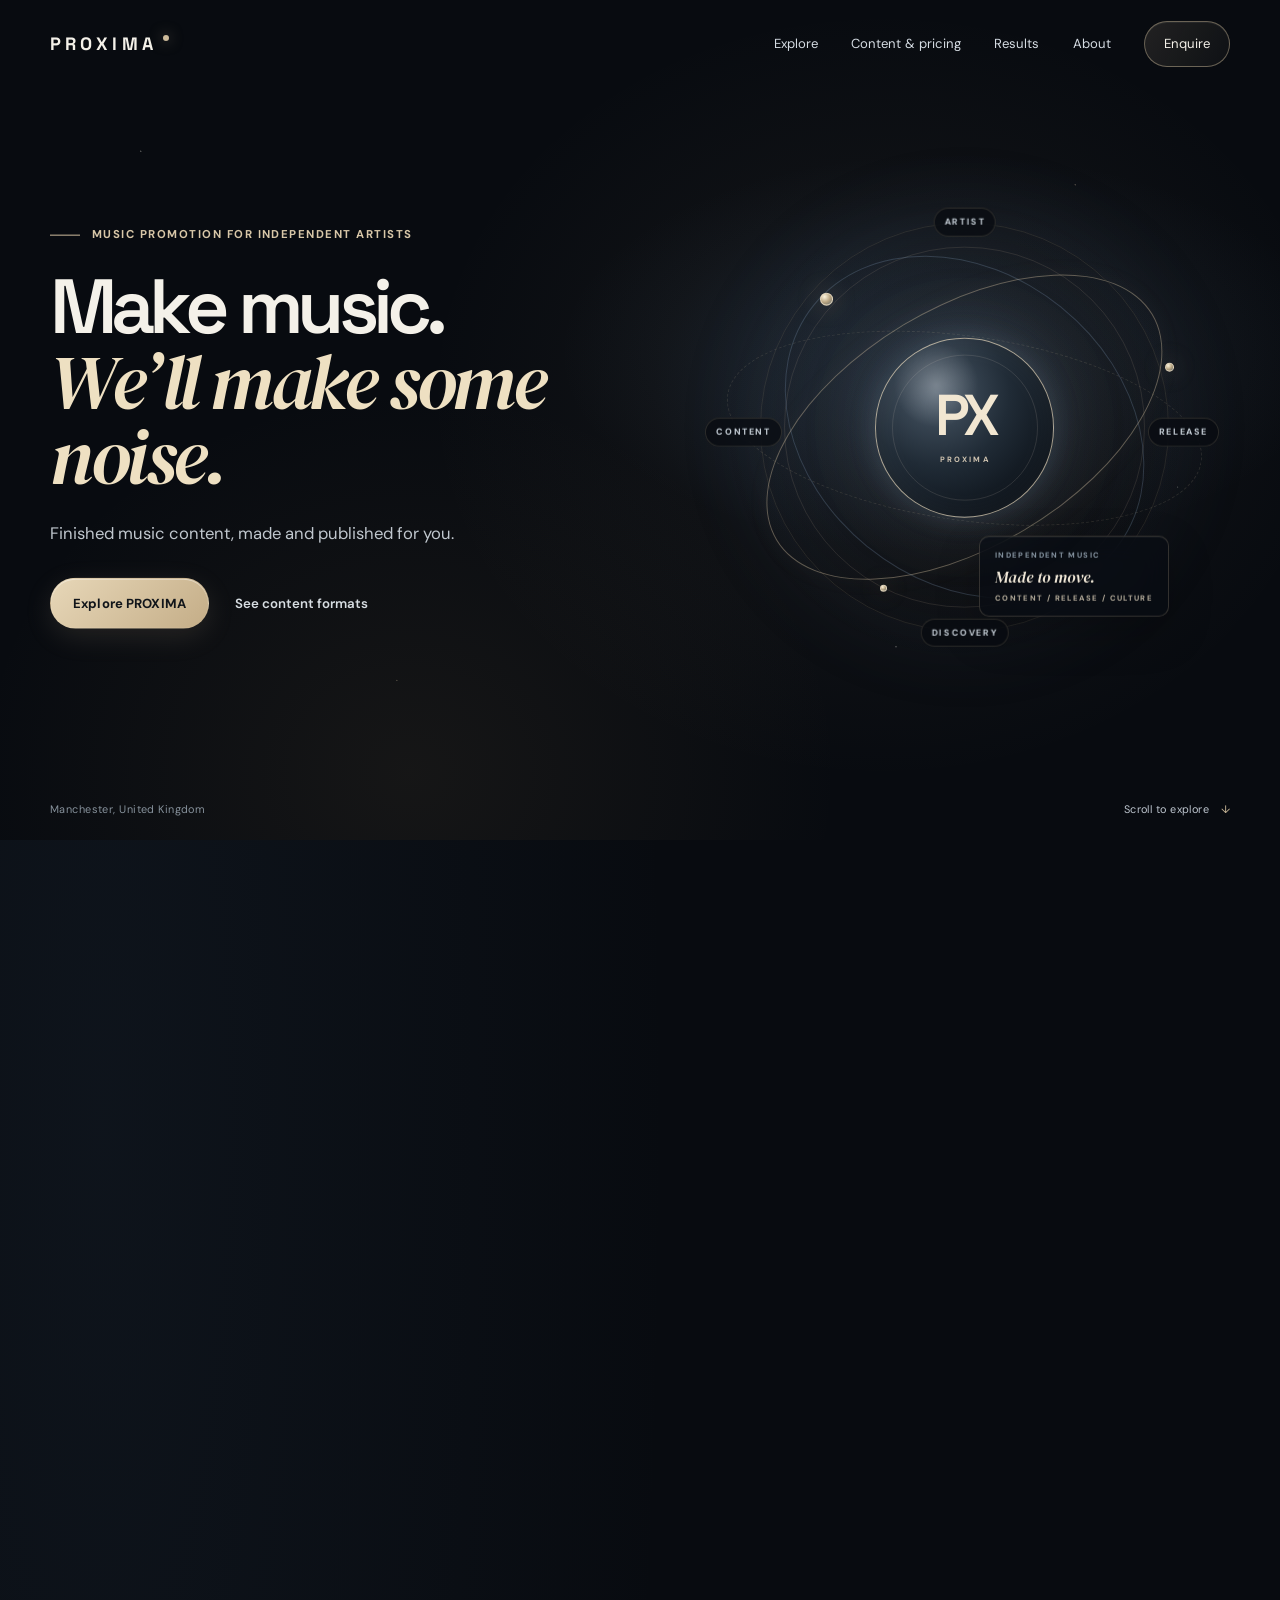
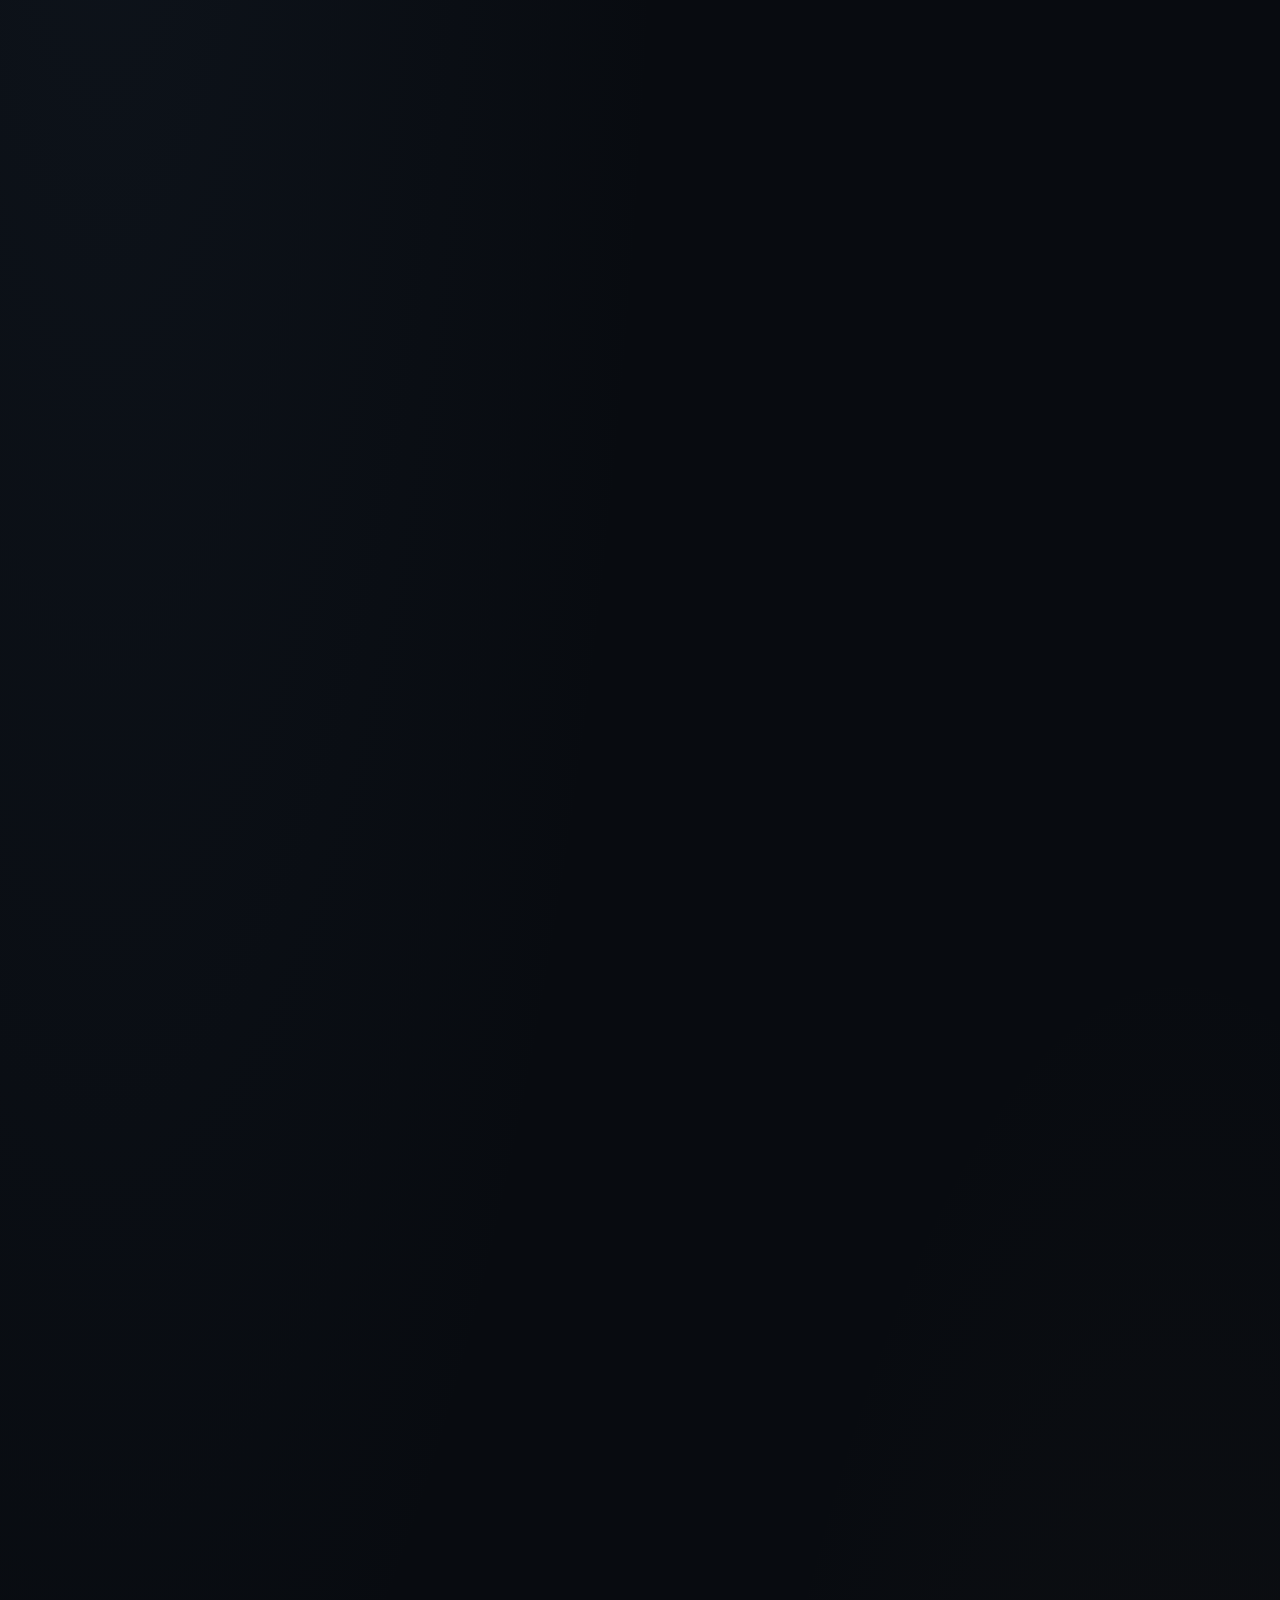
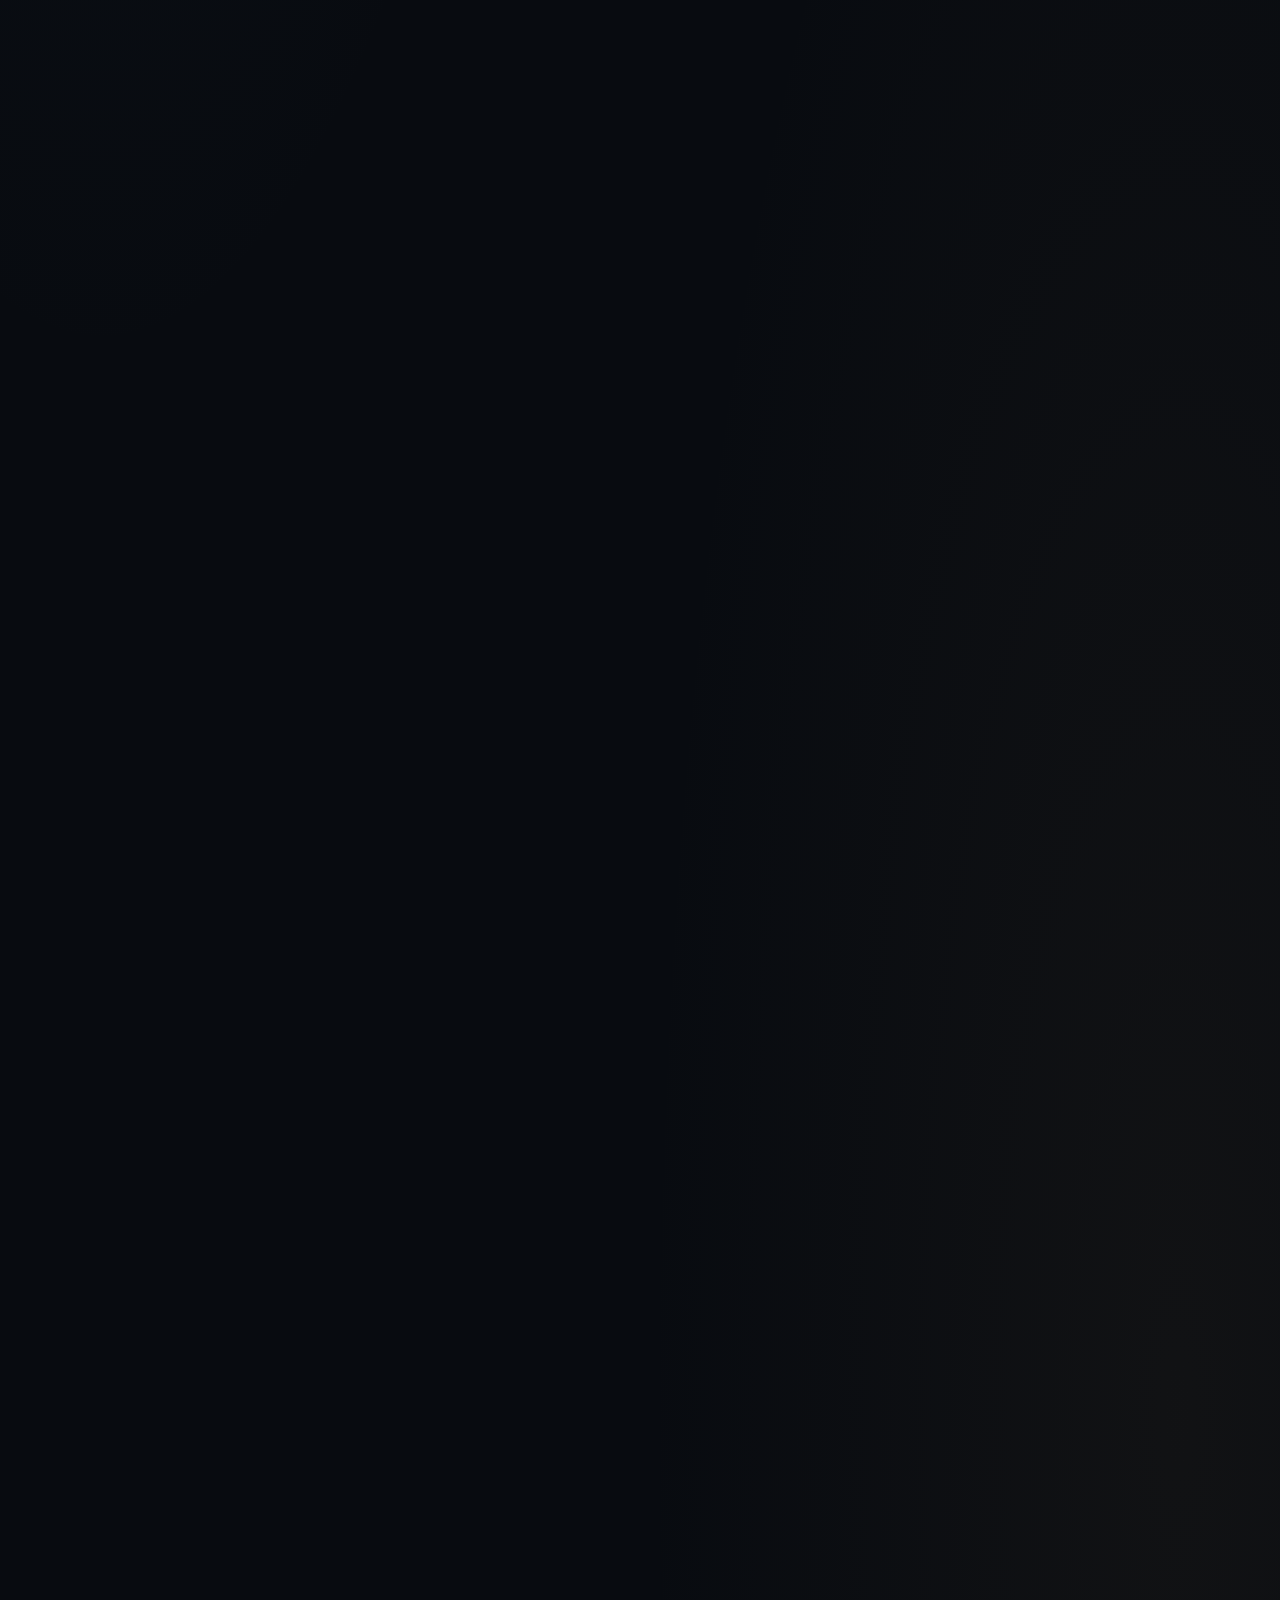
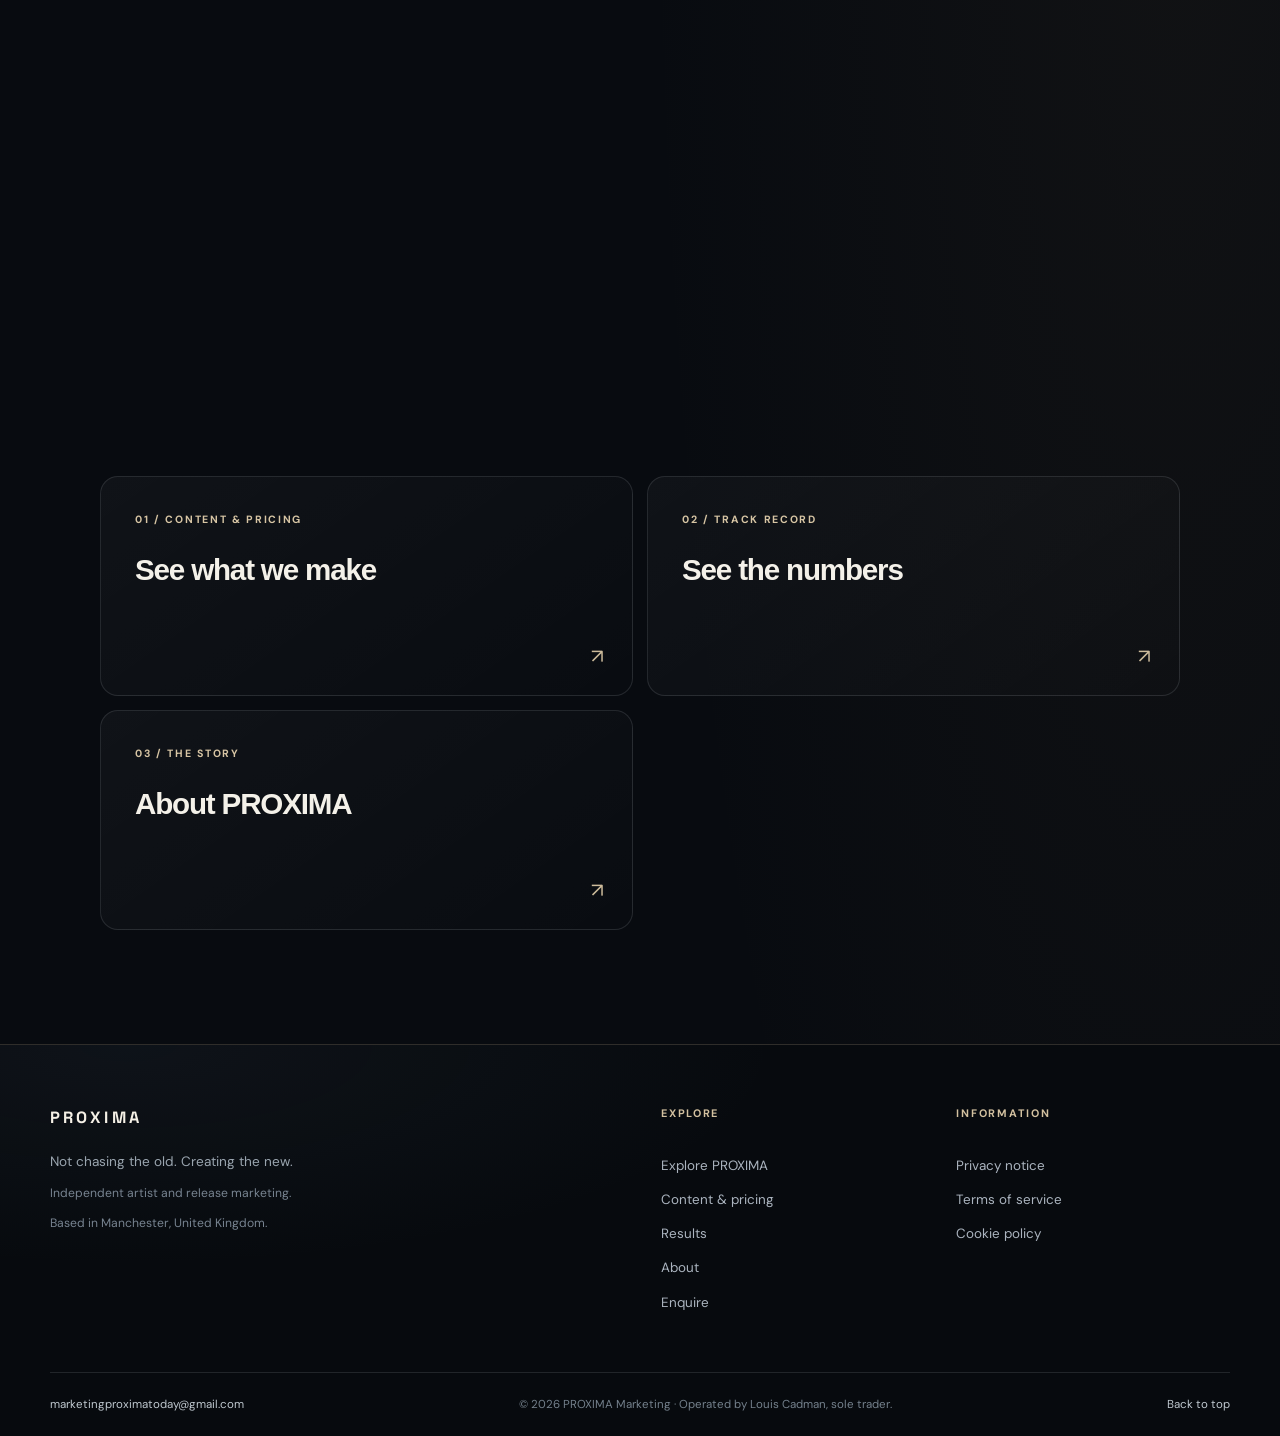
==== index.html @ 6af91375 "Refresh JavaScript cache version after interaction fixes" ====
<!doctype html>
<html lang="en">
<head>
  <meta charset="utf-8">
  <meta name="viewport" content="width=device-width, initial-scale=1">
  <meta name="theme-color" content="#090909">
  <meta name="description" content="Hands-on music promotion for independent artists. PROXIMA edits clips, creates release content and publishes through dedicated music accounts.">
  <meta property="og:type" content="website">
  <meta property="og:title" content="PROXIMA — Independent Music Marketing">
  <meta property="og:description" content="Hands-on music promotion for independent artists. PROXIMA edits clips, creates release content and publishes through dedicated music accounts.">
  <meta property="og:url" content="https://proximamarketing.github.io/Proxima/">
  <title>PROXIMA — Independent Music Marketing</title>
  <link rel="preconnect" href="https://fonts.googleapis.com">
  <link rel="preconnect" href="https://fonts.gstatic.com" crossorigin>
  <link href="https://fonts.googleapis.com/css2?family=DM+Sans:wght@400;500;600;700&family=DM+Serif+Display:ital@0;1&family=Space+Grotesk:wght@400;500;600;700&display=swap" rel="stylesheet">
  <link rel="stylesheet" href="style.css?v=20261109-visual-finish-01">
  <link rel="stylesheet" href="site-pages.css?v=20261109-visual-finish-01">
  <script src="script.js?v=20261109-code-audit-01" defer></script>
</head>
<body>
  <a class="skip-link" href="#main">Skip to content</a>
  <div class="scroll-progress" aria-hidden="true"></div>
  <header class="site-header">
    <nav class="navbar container" aria-label="Main navigation">
      <a class="wordmark" href="#top" aria-label="PROXIMA home">PROXIMA</a>
      <button class="menu-toggle" type="button" aria-expanded="false" aria-controls="primaryNavigation" aria-label="Open navigation">
        <span></span><span></span>
      </button>
      <div class="nav-links" id="primaryNavigation">
        <a href="index.html#journey">Explore</a>
        <a href="journey.html">Content &amp; pricing</a>
        <a href="views.html">Results</a>
        <a href="about.html">About</a>
        <a class="nav-cta" href="application.html#application">Enquire</a>
      </div>
    </nav>
  </header>

  <main id="main">
    <section class="hero section-shell" id="top">
      <div class="hero-glow" aria-hidden="true"></div>
      <div class="hero-grid container">
        <div class="hero-copy">
          <p class="eyebrow"><span class="eyebrow-line"></span> Music promotion for independent artists</p>
          <h1>Make music.<br><span class="serif-accent">We’ll make some noise.</span></h1>
          <p class="hero-lede">Finished music content, made and published for you.</p>
          <div class="hero-actions">
            <a class="button button-primary" href="#journey">Explore PROXIMA</a>
            <a class="text-link" href="journey.html">See content formats</a>
          </div>
        </div>
        <div class="hero-art" aria-hidden="true">
          <div class="hero-art-scene">
            <span class="hero-art-orbit hero-art-orbit-one"></span>
            <span class="hero-art-orbit hero-art-orbit-two"></span>
            <span class="hero-art-orbit hero-art-orbit-three"></span>
            <span class="hero-art-node hero-art-node-one"></span>
            <span class="hero-art-node hero-art-node-two"></span>
            <span class="hero-art-node hero-art-node-three"></span>
            <div class="hero-art-core">
              <span class="hero-art-core-mark">PX</span>
              <span class="hero-art-core-name">PROXIMA</span>
            </div>
            <span class="hero-art-label hero-art-label-top">ARTIST</span>
            <span class="hero-art-label hero-art-label-right">RELEASE</span>
            <span class="hero-art-label hero-art-label-bottom">DISCOVERY</span>
            <span class="hero-art-label hero-art-label-left">CONTENT</span>
            <div class="hero-art-caption"><span>INDEPENDENT MUSIC</span><strong>Made to move.</strong><span>CONTENT / RELEASE / CULTURE</span></div>
          </div>
        </div>
      </div>
      <div class="hero-bottom container">
        <span>Manchester, United Kingdom</span>
        <a href="#approach">Scroll to explore <span aria-hidden="true">↓</span></a>
      </div>
    </section>

    

      <aside class="solar-guide" aria-label="PROXIMA solar system navigation">
        <div class="solar-guide-heading">
          <p class="eyebrow">Explore PROXIMA</p>
          <h2>Every part<br><span class="serif-accent">in orbit.</span></h2>
          <p class="solar-guide-hint">Explore what we do.</p>
        </div>
        <div class="solar-briefing" id="solarBriefing" aria-live="polite" aria-atomic="true" hidden>
          <div class="solar-briefing-content" id="solarBriefingContent">
            <p class="solar-briefing-index" id="solarBriefingIndex">01 / 06</p>
            <h2 id="solarBriefingTitle"></h2>
            <p class="solar-briefing-copy" id="solarBriefingCopy"></p>
            <p class="solar-briefing-meta" id="solarBriefingMeta"></p>
            <a class="inline-link solar-briefing-link" href="application.html#application">Make an enquiry</a>
          </div>
        </div>
        <svg class="planet-annotation" id="planetAnnotation" aria-hidden="true">
          <defs>
            <linearGradient id="planetLeaderGradient" x1="0%" y1="0%" x2="100%" y2="0%">
              <stop offset="0%" stop-color="#e8d8b5" stop-opacity=".95"></stop>
              <stop offset="52%" stop-color="#d7e0e6" stop-opacity=".8"></stop>
              <stop offset="100%" stop-color="#e8d8b5" stop-opacity=".92"></stop>
            </linearGradient>
          </defs>
          <path id="planetLeaderPrevious" d=""></path>
          <path id="planetLeader" pathLength="1" d=""></path>
          <circle id="planetAnchorRing" cx="0" cy="0" r="6.5"></circle>
          <circle id="planetAnchorDot" cx="0" cy="0" r="2.1"></circle>
          <circle id="planetLeaderEnd" cx="0" cy="0" r="3"></circle>
        </svg>
        <div class="solar-system" id="solarSystem">
          <div class="solar-orbit solar-orbit-one" aria-hidden="true"></div>
          <div class="solar-orbit solar-orbit-two" aria-hidden="true"></div>
          <div class="solar-orbit solar-orbit-three" aria-hidden="true"></div>
          <a class="solar-star" href="application.html#application" aria-label="Start an artist or label enquiry"><span class="star-shape" aria-hidden="true"></span><span class="star-label">ENQUIRE</span></a>
          <div class="planet-field" id="planetField">
            <a class="planet-link" data-target="approach" href="#approach" style="--orbit-index:0"><span class="planet-body planet-dawn" aria-hidden="true"></span><span class="planet-label">Approach</span></a>
            <a class="planet-link" data-target="identity" href="#identity" style="--orbit-index:1"><span class="planet-body planet-identity" aria-hidden="true"></span><span class="planet-label">Identity</span></a>
            <a class="planet-link" data-target="release" href="#release" style="--orbit-index:2"><span class="planet-body planet-release" aria-hidden="true"></span><span class="planet-label">Releases</span></a>
            <a class="planet-link" data-target="content" href="#content" style="--orbit-index:3"><span class="planet-body planet-content" aria-hidden="true"></span><span class="planet-label">Content</span></a>
            <a class="planet-link" data-target="audience" href="#audience" style="--orbit-index:4"><span class="planet-body planet-audience" aria-hidden="true"></span><span class="planet-label">Audience</span></a>
            <a class="planet-link" data-target="process" href="#process" style="--orbit-index:5"><span class="planet-body planet-process" aria-hidden="true"></span><span class="planet-label">Process</span></a>
          </div>
        </div>
        <nav class="solar-mobile-key" aria-label="Choose a subject area">
          <a class="solar-key-link" data-target="approach" href="#approach">Approach</a>
          <a class="solar-key-link" data-target="identity" href="#identity">Identity</a>
          <a class="solar-key-link" data-target="release" href="#release">Releases</a>
          <a class="solar-key-link" data-target="content" href="#content">Content</a>
          <a class="solar-key-link" data-target="audience" href="#audience">Audience</a>
          <a class="solar-key-link" data-target="process" href="#process">Process</a>
        </nav>
        <div class="solar-guide-footer"><span class="solar-live-dot"></span><span id="solarStatus" aria-live="polite">The journey starts with your approach.</span></div>
        <div class="solar-chapter-counter" aria-hidden="true"><span id="solarChapterNumber">01</span><span class="solar-counter-rule"></span><span>06</span></div>
      </aside>

    <div class="experience-layout" id="journey">
      <div class="experience-content">
    <section class="intro section-pad" id="approach">
      <div class="container intro-grid reveal">
        <div>
          <p class="eyebrow">The reason behind PROXIMA</p>
          <h2>Promotion,<br><span class="serif-accent">without the extra job.</span></h2>
        </div>
        <div class="intro-copy"><p>You make the music. We handle the regular promotional content around it.</p></div>
      </div>
    </section>

    <section class="services section-pad" id="services">
      <div class="container">
        <div class="section-heading reveal">
          <div><p class="eyebrow">What we handle</p><h2>The moving<br><span class="serif-accent">parts.</span></h2></div>
        </div>
        <div class="service-grid">
          <article class="service-card reveal planet-chapter" id="identity">
            <div class="service-card-top"><span class="service-number">01</span></div>
            <h3>Artist features</h3>
          </article>
          <article class="service-card reveal planet-chapter" id="release">
            <div class="service-card-top"><span class="service-number">02</span></div>
            <h3>Release clips</h3>
          </article>
          <article class="service-card reveal planet-chapter" id="content">
            <div class="service-card-top"><span class="service-number">03</span></div>
            <h3>Music culture</h3>
          </article>
          <article class="service-card reveal planet-chapter" id="audience">
            <div class="service-card-top"><span class="service-number">04</span></div>
            <h3>Discovery research</h3>
          </article>
        </div>
      </div>
    </section>

    <section class="process section-pad" id="process">
      <div class="container">
        <div class="section-heading section-heading-centered reveal">
          <p class="eyebrow">How it works</p>
          <h2>Simple from<br><span class="serif-accent">start to finish.</span></h2>
        </div>
        <div class="process-steps">
          <article class="process-step reveal"><span class="step-number">01</span><div class="step-line" aria-hidden="true"></div><h3>Send your music</h3></article>
          <article class="process-step reveal"><span class="step-number">02</span><div class="step-line" aria-hidden="true"></div><h3>Agree the content</h3></article>
          <article class="process-step reveal"><span class="step-number">03</span><div class="step-line" aria-hidden="true"></div><h3>Approve the edits</h3></article>
          <article class="process-step reveal"><span class="step-number">04</span><div class="step-line" aria-hidden="true"></div><h3>We publish and report</h3></article>
        </div>
      </div>
    </section>

    <section class="destination-section section-pad" id="destinations">
      <div class="container">
        <div class="destination-intro reveal">
          <p class="eyebrow">Explore further</p>
          <h2>Find your<br><span class="serif-accent">next step.</span></h2>
        </div>
        <div class="destination-grid">
          <a class="destination-card reveal" href="journey.html">
            <span class="destination-index">01 / CONTENT &amp; PRICING</span>
            <span class="destination-title">See what we make</span>
            <span class="destination-arrow" aria-hidden="true">↗</span>
          </a>
          <a class="destination-card reveal" href="views.html">
            <span class="destination-index">02 / TRACK RECORD</span>
            <span class="destination-title">See the numbers</span>
            <span class="destination-arrow" aria-hidden="true">↗</span>
          </a>
          <a class="destination-card reveal" href="about.html">
            <span class="destination-index">03 / THE STORY</span>
            <span class="destination-title">About PROXIMA</span>
            <span class="destination-arrow" aria-hidden="true">↗</span>
          </a>
        </div>
      </div>
    </section>
      </div>
    </div>
  </main>

  <footer class="site-footer">
    <div class="container footer-main">
      <div class="footer-brand">
        <a class="wordmark footer-wordmark" href="#top">PROXIMA</a>
        <p>Not chasing the old. Creating the new.</p>
        <p class="footer-positioning">Independent artist and release marketing.</p>
        <p class="footer-positioning">Based in Manchester, United Kingdom.</p>
      </div>
      <div class="footer-nav">
        <span class="footer-label">Explore</span>
        <a href="index.html#journey">Explore PROXIMA</a>
        <a href="journey.html">Content &amp; pricing</a>
        <a href="views.html">Results</a>
        <a href="about.html">About</a>
        <a href="application.html#application">Enquire</a>
      </div>
      <div class="footer-nav footer-legal-nav">
        <span class="footer-label">Information</span>
        <a href="privacy.html">Privacy notice</a>
        <a href="terms.html">Terms of service</a>
        <a href="cookies.html">Cookie policy</a>
      </div>
    </div>
    <div class="container footer-bottom">
      <a href="mailto:marketingproximatoday@gmail.com">marketingproximatoday@gmail.com</a>
      <span>© <span id="currentYear">2026</span> PROXIMA Marketing · Operated by Louis Cadman, sole trader.</span>
      <a href="#top">Back to top</a>
    </div>
  </footer>
</body>
</html>
---- style.css ----
:root {
  color-scheme: dark;
  --bg: #090909;
  --panel: #10100f;
  --panel-raised: #151513;
  --text: #f2eee5;
  --muted: #aaa69e;
  --subtle: #77746e;
  --accent: #d8c6a5;
  --accent-bright: #ead9b8;
  --line: rgba(242, 238, 229, .12);
  --line-accent: rgba(216, 198, 165, .36);
  --container: 1160px;
  --ease: cubic-bezier(.2,.7,.2,1);
}
* { box-sizing: border-box; }
html { width: 100%; max-width: 100%; overflow-x: clip; scroll-behavior: smooth; scroll-padding-top: 100px; }
body { margin: 0; background: var(--bg); color: var(--text); font-family: "DM Sans", sans-serif; line-height: 1.65; -webkit-font-smoothing: antialiased; width: 100%; max-width: 100%; overflow-x: clip; }
body.menu-open { overflow: hidden; }
a { color: inherit; text-decoration: none; }
button, input, textarea { font: inherit; }
button, a { -webkit-tap-highlight-color: transparent; }
button { color: inherit; }
p, h1, h2, h3 { margin-top: 0; }
p { color: var(--muted); }
::selection { color: #090909; background: var(--accent); }
:focus-visible { outline: 2px solid var(--accent-bright); outline-offset: 4px; }
.container { width: min(100% - 48px, var(--container)); margin-inline: auto; }
.section-pad { padding: clamp(88px, 11vw, 148px) 0; }
.skip-link { position: fixed; z-index: 10000; top: 12px; left: 12px; padding: 12px 18px; background: var(--accent); color: #111; transform: translateY(-160%); }
.skip-link:focus { transform: translateY(0); }
.scroll-progress { position: fixed; z-index: 1500; inset: 0 auto auto 0; width: 100%; height: 2px; background: var(--accent); pointer-events: none; transform: scaleX(0); transform-origin: left center; pointer-events: none; }
.site-header { position: fixed; inset: 0 0 auto; z-index: 1000; border-bottom: 1px solid transparent; transition: background .3s ease, border-color .3s ease, backdrop-filter .3s ease; }
.site-header.scrolled { background: rgba(9,9,9,.86); border-color: var(--line);  }
.navbar { min-height: 86px; display: flex; align-items: center; justify-content: space-between; gap: 32px; }
.site-header:not(.scrolled) .navbar { min-height: 94px; }
.navbar .wordmark { font-size: 1.28rem; letter-spacing: .22em; }
.nav-links { gap: clamp(20px, 3vw, 42px); }
.nav-links .nav-cta { padding: 12px 18px; border-color: rgba(216,198,165,.48); background: linear-gradient(135deg, rgba(216,198,165,.09), rgba(216,198,165,.015)); }
.wordmark { display: inline-flex; align-items: flex-start; gap: 5px; font: 800 1.16rem/1 "Manrope", sans-serif; letter-spacing: .19em; white-space: nowrap; }
.wordmark-mark { color: var(--accent); font-size: .65rem; transform: translateY(-5px); }
.nav-links { display: flex; align-items: center; gap: clamp(18px, 3vw, 40px); font-size: .88rem; color: #d1ccc2; }
.nav-links a { transition: color .2s ease; }
.nav-links a:hover, .footer-nav a:hover, .footer-bottom a:hover { color: var(--accent-bright); }
.nav-links .nav-cta { border: 1px solid var(--line-accent); padding: 11px 17px; color: var(--text); border-radius: 2px; }
.nav-cta span { color: var(--accent); margin-left: 8px; }
.menu-toggle { display: none; width: 46px; height: 46px; border: 1px solid var(--line); background: transparent; border-radius: 50%; align-items: center; justify-content: center; flex-direction: column; gap: 6px; cursor: pointer; }
.menu-toggle span { display: block; width: 17px; height: 1px; background: var(--text); transition: transform .2s ease; }
.menu-toggle[aria-expanded="true"] span:first-child { transform: translateY(3.5px) rotate(45deg); }
.menu-toggle[aria-expanded="true"] span:last-child { transform: translateY(-3.5px) rotate(-45deg); }
.hero { position: relative; min-height: 770px; min-height: min(900px, 100svh); display: flex; flex-direction: column; justify-content: center; padding-top: 124px; overflow: hidden; border-bottom: 1px solid var(--line); }
.hero::after { content: ""; position: absolute; inset: 0; pointer-events: none; opacity: .24; background-image: radial-gradient(1px 1px at 11% 18%, rgba(245,232,204,.85) 50%, transparent 100%), radial-gradient(1px 1px at 84% 22%, rgba(245,232,204,.7) 50%, transparent 100%), radial-gradient(1px 1px at 70% 77%, rgba(245,232,204,.75) 50%, transparent 100%), radial-gradient(1px 1px at 31% 81%, rgba(245,232,204,.65) 50%, transparent 100%); }
.hero-glow { position: absolute; width: 900px; height: 750px; left: 55%; top: 42%; transform: translate(-50%,-50%); background: radial-gradient(ellipse, rgba(216,198,165,.105), rgba(216,198,165,.025) 35%, transparent 70%); pointer-events: none; }
.hero-grid { position: relative; z-index: 1; display: grid; grid-template-columns: 1.15fr .85fr; align-items: center; gap: clamp(28px, 5vw, 86px); padding-top: 30px; padding-bottom: 58px; }
.hero-copy { max-width: 650px; }
.eyebrow { display: flex; align-items: center; gap: 12px; color: var(--accent); font-size: .71rem; font-weight: 700; text-transform: uppercase; letter-spacing: .18em; margin-bottom: 26px; }
.eyebrow-line { width: 30px; height: 1px; background: var(--accent); }
h1, h2, h3 { font-family: "Manrope", sans-serif; }
h1 { font-size: clamp(3.25rem, 6.5vw, 6.55rem); line-height: .99; letter-spacing: -.075em; font-weight: 600; margin-bottom: 28px; }
.serif-accent { font-family: Georgia, "Times New Roman", serif; font-weight: 400; font-style: italic; letter-spacing: -.065em; color: var(--accent); }
.hero-lede { max-width: 555px; font-size: clamp(1.02rem, 1.3vw, 1.18rem); line-height: 1.85; margin-bottom: 34px; }
.hero-actions { display: flex; align-items: center; flex-wrap: wrap; gap: 24px; }
.button { min-height: 52px; display: inline-flex; align-items: center; justify-content: center; gap: 28px; padding: 15px 21px; border: 1px solid transparent; border-radius: 2px; font-size: .9rem; font-weight: 700; cursor: pointer; transition: transform .25s var(--ease), background .25s ease, border-color .25s ease, color .25s ease; }
.button:hover { transform: translateY(-2px); }
.button-primary { background: var(--accent); color: #15130f; }
.button-primary:hover { background: var(--accent-bright); }
.button-outline { border-color: var(--line-accent); color: var(--text); background: transparent; }
.button-outline:hover { border-color: var(--accent); background: rgba(216,198,165,.06); }
.text-link, .inline-link { display: inline-flex; align-items: center; gap: 12px; color: var(--text); font-size: .9rem; font-weight: 600; }
.text-link span, .inline-link span { color: var(--accent); transition: transform .2s ease; }
.text-link:hover span { transform: translateY(3px); }
.inline-link:hover span { transform: translate(3px,-3px); }
.hero-note { margin: 33px 0 0; font-size: .8rem; display: flex; align-items: center; gap: 10px; }
.status-dot, .response-dot { width: 6px; height: 6px; border-radius: 50%; background: var(--accent); box-shadow: 0 0 14px rgba(216,198,165,.45); flex: 0 0 auto; }
.hero-art { position: relative; isolation: isolate; width: min(100%, 500px); aspect-ratio: 1; justify-self: end; display: grid; place-items: center; }
.starfield { position: absolute; z-index: -1; inset: -8%; opacity: .86; pointer-events: none; background-image: radial-gradient(1px 1px at 8% 22%, rgba(245,232,204,.95) 50%, transparent 100%), radial-gradient(1.5px 1.5px at 21% 74%, rgba(245,232,204,.8) 50%, transparent 100%), radial-gradient(1px 1px at 33% 12%, rgba(245,232,204,.75) 50%, transparent 100%), radial-gradient(2px 2px at 44% 88%, rgba(245,232,204,.8) 50%, transparent 100%), radial-gradient(1px 1px at 57% 19%, rgba(245,232,204,.95) 50%, transparent 100%), radial-gradient(1px 1px at 72% 31%, rgba(245,232,204,.7) 50%, transparent 100%), radial-gradient(1.5px 1.5px at 89% 53%, rgba(245,232,204,.85) 50%, transparent 100%), radial-gradient(1px 1px at 77% 82%, rgba(245,232,204,.8) 50%, transparent 100%), radial-gradient(1px 1px at 13% 48%, rgba(245,232,204,.6) 50%, transparent 100%), radial-gradient(1px 1px at 60% 68%, rgba(245,232,204,.7) 50%, transparent 100%), radial-gradient(ellipse at 50% 50%, rgba(216,198,165,.09), transparent 62%); mask-image: radial-gradient(ellipse at center, #000 38%, transparent 73%); }
.starfield::after { content: ""; position: absolute; inset: 12%; background: radial-gradient(2px 2px at 16% 36%, rgba(255,248,226,.95) 45%, transparent 100%), radial-gradient(2px 2px at 79% 24%, rgba(255,248,226,.9) 45%, transparent 100%), radial-gradient(1.5px 1.5px at 67% 76%, rgba(255,248,226,.9) 45%, transparent 100%);  }
.hero-art::before { content: ""; position: absolute; inset: 16%; border: 1px solid rgba(216,198,165,.12); border-radius: 50%; }
.orbit { position: absolute; border: 1px solid rgba(216,198,165,.25); border-radius: 50%; }
.orbit-one { inset: 8%; transform: rotate(-27deg) scaleY(.71); }
.orbit-two { inset: 5%; transform: rotate(47deg) scaleY(.72); border-color: rgba(216,198,165,.16); }
.orbit-three { inset: 20%; border-style: dashed; border-color: rgba(216,198,165,.17); }
.orbit-core { position: relative; z-index: 1; width: 43%; aspect-ratio: 1; border-radius: 50%; border: 1px solid rgba(216,198,165,.5); background: radial-gradient(circle at 35% 30%, #232019, #0b0b0a 68%); display: flex; flex-direction: column; align-items: center; justify-content: center; box-shadow: 0 0 75px rgba(216,198,165,.07), inset 0 0 35px rgba(216,198,165,.05); }
.core-star { font-size: 1.1rem; color: var(--accent); margin-bottom: 10px; }
.core-name { font: 800 clamp(.9rem,1.6vw,1.2rem)/1 "Manrope", sans-serif; letter-spacing: .18em; }
.core-caption { margin-top: 11px; font-size: .48rem; letter-spacing: .32em; color: var(--muted); }
.orbit-label { position: absolute; z-index: 2; color: var(--accent); font-size: .59rem; letter-spacing: .19em; font-weight: 600; background: var(--bg); padding: 4px 8px; }
.orbit-label-top { top: 3%; left: 50%; transform: translateX(-50%); }
.orbit-label-right { right: -2%; top: 50%; transform: translateY(-50%); }
.orbit-label-bottom { bottom: 3%; left: 50%; transform: translateX(-50%); }
.orbit-label-left { left: -1%; top: 50%; transform: translateY(-50%); }
.hero-bottom { position: relative; z-index: 2; display: flex; justify-content: space-between; align-items: center; gap: 20px; padding-bottom: 25px; color: var(--subtle); font-size: .78rem; }
.hero-bottom a { color: var(--muted); }
.hero-bottom a span { color: var(--accent); padding-left: 8px; }
.intro { background: #0c0c0b; }
.intro-grid { display: grid; grid-template-columns: 1.05fr .75fr; gap: clamp(36px, 8vw, 120px); align-items: start; }
.intro h2, .section-heading h2, .fit h2, .faq h2, .application-copy h2 { font-size: clamp(2.5rem, 4.2vw, 4.45rem); line-height: 1.12; font-weight: 500; letter-spacing: -.065em; margin-bottom: 0; }
.intro-copy { padding-top: 16px; }
.intro-copy p { margin: 0 0 18px; font-size: 1rem; line-height: 1.9; }
.intro-copy .inline-link { margin-top: 12px; }
.principle-strip { display: grid; grid-template-columns: auto 1fr 1px 1fr; align-items: center; gap: 28px; margin-top: 90px; padding: 25px 0; border-top: 1px solid var(--line); border-bottom: 1px solid var(--line); }
.principle-index { color: var(--accent); font-size: .78rem; letter-spacing: .08em; }
.principle-index span { color: var(--subtle); }
.principle-strip p { margin: 0; font-size: .87rem; color: #d4cfc5; }
.principle-rule { height: 34px; background: var(--line); }
.services { background: var(--bg); }
.section-heading { display: flex; align-items: end; justify-content: space-between; gap: 35px; margin-bottom: 52px; }
.section-heading .eyebrow { margin-bottom: 20px; }
.section-intro { max-width: 350px; margin: 0 0 8px; font-size: .96rem; line-height: 1.85; }
.service-grid { display: grid; grid-template-columns: repeat(3, minmax(0,1fr)); border-top: 1px solid var(--line); border-left: 1px solid var(--line); }
.service-card { min-height: 300px; padding: 30px 28px 27px; border-right: 1px solid var(--line); border-bottom: 1px solid var(--line); position: relative; overflow: hidden; transition: background .25s ease; }
.service-card::after { content: ""; position: absolute; inset: auto 0 0; height: 2px; background: var(--accent); transform: scaleX(0); transform-origin: left; transition: transform .35s var(--ease); }
.service-card:hover { background: rgba(216,198,165,.035); }
.service-card:hover::after { transform: scaleX(1); }
.service-card-top { display: flex; align-items: center; justify-content: space-between; margin-bottom: 42px; }
.service-number { color: var(--accent); font-size: .73rem; letter-spacing: .12em; }
.service-symbol { color: var(--accent); font-size: 1.45rem; font-weight: 400; }
.service-card h3 { font-size: 1.25rem; font-weight: 600; letter-spacing: -.04em; margin-bottom: 13px; }
.service-card p { font-size: .9rem; line-height: 1.8; margin-bottom: 24px; }
.service-tag { font-size: .68rem; color: var(--subtle); letter-spacing: .04em; }
.service-footnote { margin: 22px 0 0; font-size: .78rem; }
.fit { background: #13120f; border-block: 1px solid rgba(216,198,165,.12); }
.fit-grid { display: grid; grid-template-columns: .9fr 1fr; gap: clamp(44px, 8vw, 125px); align-items: center; }
.fit-heading h2 { margin-bottom: 22px; }
.fit-heading > p:not(.eyebrow) { max-width: 450px; font-size: .98rem; line-height: 1.85; margin-bottom: 28px; }
.fit-list { border-top: 1px solid var(--line-accent); }
.fit-item { display: block; min-width: 0; padding: 27px 0; border-bottom: 1px solid var(--line); }
.fit-check { display: grid; place-items: center; width: 28px; height: 28px; border: 1px solid var(--line-accent); color: var(--accent); border-radius: 50%; font-size: .8rem; }
.fit-item h3 { font-size: 1.03rem; margin: 0 0 7px; font-weight: 600; }
.fit-item p { margin: 0; font-size: .88rem; line-height: 1.8; }
.section-heading-centered { display: block; text-align: center; max-width: 760px; margin: 0 auto 72px; }
.section-heading-centered .eyebrow { justify-content: center; }
.section-heading-centered .section-intro { max-width: 510px; margin: 22px auto 0; }
.process { background: #0b0b0a; }
.process-steps { display: grid; grid-template-columns: repeat(4,minmax(0,1fr)); gap: 25px; }
.process-step { position: relative; }
.step-number { font: 500 2rem/1 "Manrope", sans-serif; color: var(--accent); letter-spacing: -.06em; }
.step-line { height: 1px; background: var(--line-accent); position: relative; margin: 25px 0 28px; }
.step-line::before { content: ""; position: absolute; top: -3px; left: 0; width: 7px; height: 7px; border-radius: 50%; background: var(--accent); }
.process-step h3 { font-size: 1.18rem; margin-bottom: 12px; }
.process-step p { font-size: .88rem; line-height: 1.85; margin: 0; max-width: 245px; }
.faq { background: #12110f; border-top: 1px solid var(--line); }
.faq-grid { display: grid; grid-template-columns: .72fr 1fr; gap: clamp(42px, 9vw, 135px); align-items: start; }
.faq-intro h2 { margin-bottom: 22px; }
.faq-intro > p:not(.eyebrow) { max-width: 330px; font-size: .95rem; line-height: 1.85; }
.faq-list { border-top: 1px solid var(--line-accent); }
.faq-list details { border-bottom: 1px solid var(--line); }
.faq-list summary { position: relative; list-style: none; cursor: pointer; padding: 22px 35px 22px 0; font: 600 .98rem/1.55 "Manrope", sans-serif; }
.faq-list summary::-webkit-details-marker { display: none; }
.faq-list summary::after { content: "+"; position: absolute; right: 3px; top: 19px; color: var(--accent); font: 400 1.35rem/1 "DM Sans", sans-serif; transition: transform .2s ease; }
.faq-list details[open] summary::after { content: "−"; }
.faq-list details p { margin: -2px 25px 22px 0; font-size: .89rem; line-height: 1.85; }
.application-section { position: relative; overflow: hidden; background: #0a0a09; }
.application-glow { position: absolute; width: 780px; height: 780px; top: 5%; left: -20%; background: radial-gradient(circle, rgba(216,198,165,.065), transparent 68%); pointer-events: none; }
.application-layout { position: relative; display: grid; grid-template-columns: .75fr 1fr; gap: clamp(40px, 8vw, 120px); align-items: start; }
.application-copy { position: sticky; top: 115px; }
.application-copy h2 { margin-bottom: 24px; }
.application-copy > p:not(.eyebrow) { font-size: .98rem; line-height: 1.9; max-width: 420px; }
.application-note { display: block; min-width: 0; margin: 35px 0; padding: 20px; border: 1px solid var(--line); background: rgba(255,255,255,.015); }
.note-icon { color: var(--accent); padding-top: 3px; }
.application-note p { margin: 0; font-size: .87rem; line-height: 1.8; }
.response-time { display: flex; align-items: center; gap: 10px; color: var(--muted); font-size: .8rem; }
.response-time strong { color: var(--text); font-weight: 600; }
.application-form { padding: clamp(24px, 4vw, 42px); background: #10100f; border: 1px solid var(--line); }
.form-heading { display: flex; align-items: baseline; justify-content: space-between; flex-wrap: wrap; gap: 10px; margin-bottom: 24px; }
.form-heading span { color: var(--accent); font-size: .68rem; font-weight: 700; letter-spacing: .14em; }
.form-heading p { margin: 0; font-size: .78rem; }
.form-grid { display: grid; grid-template-columns: repeat(2,minmax(0,1fr)); gap: 0 18px; }
.form-group { display: flex; flex-direction: column; min-width: 0; margin-bottom: 21px; }
.form-group label { display: flex; align-items: baseline; gap: 7px; color: #e7e1d6; margin-bottom: 9px; font-size: .82rem; font-weight: 600; }
.form-group label > span, .form-footnote > span { color: var(--accent); }
.form-group label small { color: var(--subtle); font-size: .7rem; font-weight: 400; }
.form-group input, .form-group textarea { appearance: none; width: 100%; min-height: 49px; border: 1px solid rgba(242,238,229,.15); border-radius: 2px; background: #0b0b0a; padding: 13px 14px; color: var(--text); font-size: .88rem; transition: border-color .2s ease, background .2s ease; }
.form-group textarea { resize: vertical; min-height: 118px; line-height: 1.65; }
.form-group input::placeholder, .form-group textarea::placeholder { color: #68665f; opacity: 1; }
.form-group input:hover, .form-group textarea:hover { border-color: rgba(242,238,229,.28); }
.form-group input:focus, .form-group textarea:focus { outline: none; border-color: var(--accent); background: #0d0d0b; }
.form-group input[aria-invalid="true"], .form-group textarea[aria-invalid="true"] { border-color: #d58c78; }
.field-hint { color: var(--subtle); font-size: .72rem; margin-top: 8px; line-height: 1.55; }
.form-divider { height: 1px; background: var(--line); margin: 8px 0 29px; }
.privacy-note { border-left: 2px solid var(--line-accent); padding-left: 13px; margin: 6px 0 20px; color: var(--subtle); font-size: .72rem; line-height: 1.7; }
.submit-button { width: 100%; justify-content: space-between; padding-inline: 19px; }
.submit-button:disabled { opacity: .65; cursor: wait; transform: none; }
.form-status { display: none; padding: 14px 15px; margin: 16px 0 0; border: 1px solid var(--line); font-size: .84rem; line-height: 1.65; }
.form-status.is-visible { display: block; }
.form-status.is-success { color: #d8e7cf; border-color: rgba(160,193,140,.35); background: rgba(120,160,100,.08); }
.form-status.is-error { color: #f0c4b8; border-color: rgba(213,140,120,.4); background: rgba(213,140,120,.06); }
.form-footnote { margin: 15px 0 0; color: var(--subtle); font-size: .7rem; }
.site-footer { border-top: 1px solid var(--line); background: #080808; }
.footer-main { display: grid; grid-template-columns: minmax(0,1.1fr) minmax(220px,.9fr); gap: clamp(32px,6vw,72px); padding-top: 60px; padding-bottom: 58px; }
.footer-wordmark { font-size: 1.02rem; }
.footer-brand p { max-width: 280px; margin: 19px 0 0; font-size: .85rem; line-height: 1.8; }
.footer-label { display: block; color: var(--accent); margin-bottom: 20px; font-size: .68rem; letter-spacing: .16em; text-transform: uppercase; font-weight: 700; }
.footer-nav { display: flex; flex-direction: column; align-items: flex-start; gap: 12px; }
.footer-nav a { font-size: .84rem; color: var(--muted); transition: color .2s ease; }
.footer-bottom { min-height: 64px; display: flex; align-items: center; justify-content: space-between; gap: 20px; border-top: 1px solid var(--line); color: var(--subtle); font-size: .72rem; }
.footer-bottom a { color: var(--muted); transition: color .2s ease; }
.reveal { opacity: 0; transform: translateY(18px); transition: opacity .65s ease, transform .65s var(--ease); }
.reveal.is-visible { opacity: 1; transform: translateY(0); }
@media (min-width: 1500px) { .hero { min-height: 900px; } }
@media (max-width: 1000px) {
  .hero-grid { grid-template-columns: 1fr .75fr; gap: 22px; }
  .hero-art { width: 100%; }
  .orbit-label-right { right: -4%; }
  .orbit-label-left { left: -4%; }
  .service-card { padding: 25px 22px; min-height: 315px; }
  .fit-grid, .application-layout { gap: 48px; }
}
@media (max-width: 760px) {
  html { scroll-padding-top: 75px; }
  .container { width: min(100% - 38px, var(--container)); }
  .section-pad { padding: 84px 0; }
  .navbar { min-height: 72px; }
  .menu-toggle { display: flex; position: relative; z-index: 2; }
  .nav-links { position: fixed; inset: 0; z-index: 1; display: flex; flex-direction: column; align-items: stretch; justify-content: center; gap: 8px; padding: 100px 30px 50px; background: rgba(9,9,9,.98); font-size: 1.1rem; opacity: 0; visibility: hidden; pointer-events: none; transition: opacity .2s ease, visibility .2s ease; }
  .nav-links.is-open { opacity: 1; visibility: visible; pointer-events: auto; }
  .nav-links a { padding: 16px 0; border-bottom: 1px solid var(--line); }
  .nav-links .nav-cta { display: inline-flex; align-self: flex-start; gap: 8px; border: 1px solid var(--line-accent); padding: 14px 18px; margin-top: 14px; }
  .hero { min-height: auto; padding-top: 125px; }
  .hero-grid { grid-template-columns: 1fr; gap: 20px; padding-top: 22px; padding-bottom: 28px; }
  .hero-copy { max-width: 620px; }
  h1 { font-size: clamp(3.35rem, 11vw, 5.4rem); }
  .hero-lede { max-width: 540px; font-size: 1rem; }
  .hero-art { justify-self: center; width: min(86%, 370px); margin: 5px auto 12px; }
  .orbit-label { font-size: .52rem; }
  .hero-bottom { align-items: flex-start; font-size: .72rem; padding-bottom: 18px; }
  .hero-bottom a { text-align: right; }
  .intro-grid, .fit-grid, .faq-grid, .application-layout { grid-template-columns: 1fr; }
  .intro-grid { gap: 28px; }
  .intro-copy { padding-top: 0; max-width: 590px; }
  .principle-strip { grid-template-columns: auto 1fr; gap: 12px 20px; margin-top: 50px; }
  .principle-rule { display: none; }
  .principle-strip p:last-child { grid-column: 2; }
  .section-heading { display: block; margin-bottom: 34px; }
  .section-intro { margin-top: 20px; max-width: 540px; }
  .service-grid { grid-template-columns: repeat(2,minmax(0,1fr)); }
  .service-card { min-height: 0; padding: 24px 19px; }
  .service-card-top { margin-bottom: 29px; }
  .service-card h3 { font-size: 1.1rem; }
  .service-card p { font-size: .84rem; }
  .service-tag { line-height: 1.6; display: block; }
  .fit-grid { gap: 38px; }
  .process-steps { grid-template-columns: repeat(2,minmax(0,1fr)); row-gap: 38px; }
  .step-line { margin: 18px 0 22px; }
  .faq-grid { gap: 35px; }
  .faq-intro > p:not(.eyebrow) { max-width: 510px; }
  .application-copy { position: static; }
  .application-note { max-width: 480px; margin: 24px 0; }
  .application-form { padding: 24px 20px; }
  .footer-main { grid-template-columns: minmax(0,1fr); gap: 30px; }
  .footer-brand { grid-column: 1; }
  .footer-nav { grid-column: 1; display:grid; grid-template-columns:repeat(2,minmax(0,1fr)); gap:12px 22px; }
  .footer-nav .footer-label { grid-column:1 / -1; margin-bottom:4px; }
}
@media (max-width: 480px) {
  .container { width: min(100% - 32px, var(--container)); }
  .section-pad { padding: 70px 0; }
  .hero { padding-top: 112px; }
  .eyebrow { font-size: .64rem; letter-spacing: .14em; margin-bottom: 20px; }
  h1 { font-size: clamp(3rem, 12.2vw, 4rem); line-height: 1.02; }
  .hero-actions { align-items: stretch; flex-direction: column; gap: 15px; }
  .hero-actions .button { width: 100%; }
  .text-link { align-self: center; padding: 8px; }
  .hero-note { font-size: .72rem; align-items: flex-start; }
  .hero-art { width: min(92%, 330px); }
  .core-name { font-size: .9rem; }
  .orbit-label { font-size: .46rem; letter-spacing: .12em; }
  .hero-bottom { flex-direction: column; gap: 8px; }
  .hero-bottom a { text-align: left; }
  .intro h2, .section-heading h2, .fit h2, .faq h2, .application-copy h2 { font-size: clamp(2.25rem, 10vw, 3rem); }
  .service-grid { grid-template-columns: 1fr; }
  .service-card { padding: 25px 22px 23px; }
  .service-card-top { margin-bottom: 25px; }
  .service-card p { font-size: .89rem; max-width: 380px; }
  .service-tag { margin-top: 6px; }
  .process-steps { grid-template-columns: 1fr; gap: 32px; }
  .step-line { margin: 14px 0 20px; }
  .process-step p { max-width: 430px; }
  .faq-list summary { font-size: .92rem; }
  .application-form { padding: 22px 16px; }
  .form-grid { grid-template-columns: 1fr; gap: 0; }
  .form-heading { display: block; }
  .form-heading p { margin-top: 5px; }
  .footer-main { grid-template-columns: 1fr 1fr; gap: 32px 20px; padding-top: 42px; padding-bottom: 40px; }
  .footer-bottom { align-items: flex-start; flex-direction: column; justify-content: center; gap: 5px; padding: 17px 0; }
}
@media (prefers-reduced-motion: reduce) {
  *, *::before, *::after { scroll-behavior: auto !important; animation-duration: .01ms !important; animation-iteration-count: 1 !important; transition-duration: .01ms !important; }
  .reveal { opacity: 1; transform: none; }
}
/* ==========================================================
   PROXIMA PLANET JOURNEY
   One coherent layer for the intro, galaxy, annotations and mobile layout.
   ========================================================== */
html { width:100%; max-width:100%; overflow-x:clip; scroll-behavior:smooth; }
/* The planet journey is scroll-driven, but never locks the page to snap points. */
html.planet-snapping { scroll-snap-type:none; scroll-padding-top:0; }
body { width:100%; max-width:100%; overflow-x:clip; }
main, .experience-layout, .experience-content { min-width:0; max-width:100%; }

/* Intro is its own screen; the galaxy starts only on entry. */
.hero {
  position:relative; z-index:6; display:flex; flex-direction:column; justify-content:center;
  width:100%; min-height:100svh; height:100svh; padding:0; overflow:visible;
  border:0; box-shadow:none; background:#090909;
}
.hero::after {
  content:""; position:absolute; inset:0; z-index:0; pointer-events:none; opacity:.22;
  background-image:radial-gradient(1px 1px at 11% 18%,rgba(245,232,204,.85) 50%,transparent 100%),
    radial-gradient(1px 1px at 84% 22%,rgba(245,232,204,.7) 50%,transparent 100%),
    radial-gradient(1px 1px at 70% 77%,rgba(245,232,204,.75) 50%,transparent 100%),
    radial-gradient(1px 1px at 31% 81%,rgba(245,232,204,.65) 50%,transparent 100%);
}
.hero-glow {
  position:absolute; z-index:0; width:min(900px,140vw); height:min(750px,100vh); left:55%; top:42%;
  transform:translate(-50%,-50%);
  background:radial-gradient(ellipse,rgba(216,198,165,.105),rgba(216,198,165,.025) 35%,transparent 70%);
  pointer-events:none;
}
.hero-grid {
  position:absolute; z-index:1; left:clamp(28px,6vw,92px); right:auto; bottom:clamp(108px,15vh,160px);
  display:block; width:min(40vw,520px); margin:0; padding:0;
}
.hero-copy { max-width:520px; }
.hero-copy .eyebrow { margin-bottom:18px; }
.hero-copy h1 { max-width:520px; margin:0 0 18px; font-size:clamp(2.65rem,5.3vw,5rem); line-height:1.01; letter-spacing:-.06em; text-wrap:balance; }
.hero-lede { max-width:36ch; font-size:clamp(.95rem,1.25vw,1.1rem); line-height:1.55; }
.hero-actions { display:flex; align-items:center; flex-wrap:wrap; gap:12px 22px; }
.hero-bottom {
  position:absolute; z-index:1; left:0; right:0; bottom:24px; display:flex; justify-content:space-between;
  align-items:flex-end; gap:20px; width:min(calc(100% - 48px),var(--container)); margin:0 auto; padding:0; line-height:1.5;
}
.experience-layout { display:block; width:100%; margin:0; }

/* Fixed star-chart stage, without borders between invisible scroll anchors. */
.solar-guide {
  position:fixed; inset:0; z-index:5; display:block; width:100%; height:100svh; min-height:0; max-height:none;
  padding:0; overflow:hidden; isolation:isolate; pointer-events:none; border:0; box-shadow:none;
  background:radial-gradient(ellipse at 64% 46%,rgba(95,76,48,.14),transparent 33%),radial-gradient(ellipse at 50% 50%,#0b0b0c 0,#080809 68%,#050505 100%);
  opacity:0; visibility:hidden; transition:opacity .4s ease,visibility 0s linear .4s;
}
body.journey-started .solar-guide { opacity:1; visibility:visible; transition:opacity .4s ease; }
.solar-guide::before,.solar-guide::after {
  content:""; position:absolute; inset:-4%; z-index:-1; border-radius:50%; pointer-events:none;
  background-image:radial-gradient(1px 1px at 12% 18%,rgba(255,255,255,.75) 50%,transparent 100%),
    radial-gradient(1px 1px at 28% 74%,rgba(216,198,165,.8) 50%,transparent 100%),
    radial-gradient(1px 1px at 77% 24%,rgba(255,255,255,.7) 50%,transparent 100%),
    radial-gradient(1px 1px at 88% 66%,rgba(216,198,165,.7) 50%,transparent 100%),
    radial-gradient(1px 1px at 55% 12%,rgba(255,255,255,.6) 50%,transparent 100%),
    radial-gradient(1px 1px at 42% 89%,rgba(255,255,255,.55) 50%,transparent 100%);
  background-size:100% 100%; opacity:.55;
}
.solar-guide::after { inset:3%; opacity:.2; transform:rotate(21deg) scale(1.12); }
.solar-guide-heading {
  position:absolute; z-index:4; top:clamp(72px,10vh,112px); left:50%; width:min(82%,520px);
  margin:0; padding:0; text-align:center; transform:translateX(-50%); pointer-events:none;
  transition:opacity .32s ease,transform .45s var(--ease),visibility .32s ease;
}
.solar-guide-heading .eyebrow { justify-content:center; margin-bottom:9px; font-size:.64rem; letter-spacing:.2em; }
.solar-guide-heading h2 { margin:0 0 8px; font-size:clamp(1.75rem,2.8vw,2.6rem); line-height:1.06; letter-spacing:-.05em; text-wrap:balance; }
.solar-guide-hint { margin:0; max-width:none; font-size:.76rem; line-height:1.5; letter-spacing:.03em; }

.solar-system {
  position:absolute; left:65%; top:52%; width:min(72vw,76vh,780px); height:min(72vw,76vh,780px);
  margin:0; isolation:isolate; overflow:visible; transform:translate(-50%,-50%);
  transition:none;
}
.solar-system::before { content:""; position:absolute; inset:18%; border-radius:50%; background:radial-gradient(circle,rgba(216,198,165,.09),rgba(216,198,165,.025) 32%,transparent 70%); pointer-events:none; }
.solar-orbit {
  position:absolute; top:50%; left:50%; border:1px solid rgba(216,198,165,.19); border-radius:50%; pointer-events:none;
  transform:translate(-50%,-50%) rotate(calc(-22deg + var(--solar-rotation,0deg))) scaleY(.66);
  transition:transform 620ms cubic-bezier(.2,.7,.2,1),border-color .4s ease;
}
.solar-orbit-one { width:60%; height:60%; border-color:rgba(216,198,165,.3); }
.solar-orbit-two { width:82%; height:82%; transform:translate(-50%,-50%) rotate(calc(42deg + var(--solar-rotation,0deg))) scaleY(.7); }
.solar-orbit-three { width:98%; height:98%; border-style:dashed; border-color:rgba(216,198,165,.11); transform:translate(-50%,-50%) rotate(calc(-55deg + var(--solar-rotation,0deg))) scaleY(.65); }
.solar-star {
  position:absolute; z-index:5; top:50%; left:50%; width:clamp(64px,7vw,82px); height:clamp(64px,7vw,82px);
  display:flex; flex-direction:column; align-items:center; justify-content:center; border:1px solid rgba(234,217,184,.72);
  border-radius:50%; color:#fff3d9;
  background:radial-gradient(circle at 40% 35%,#f2dfb9 0,#c8a773 20%,#7f6947 36%,rgba(31,27,19,.95) 70%);
  box-shadow:0 0 24px rgba(216,198,165,.25),0 0 70px rgba(216,198,165,.12),inset 0 0 14px rgba(255,247,220,.4);
  transform:translate(-50%,-50%); pointer-events:auto; transition:box-shadow .28s ease,transform .28s ease;
}
.solar-star:hover { transform:translate(-50%,-50%) scale(1.05); }
.star-shape { position:absolute; inset:18px; border-radius:50%; background:radial-gradient(circle,rgba(255,255,240,.9),rgba(255,240,203,.12) 63%,transparent 70%); }
.star-label { position:relative; margin-top:52px; font-size:.56rem; line-height:1; letter-spacing:.12em; }


.planet-field {
  position:absolute; inset:0;
  transform:rotate(var(--solar-rotation,0deg));
  transform-origin:50% 50%;
  transition:transform 680ms cubic-bezier(.2,.7,.2,1);
  pointer-events:none;
}
.planet-link {
  position:absolute; z-index:4; top:50%; left:50%;
  width:44px; height:44px; display:block; border-radius:50%; text-decoration:none;
  transform:translate(calc(-50% + var(--x,0px)),calc(-50% + var(--y,0px)));
  transition:none; pointer-events:auto;
}
.planet-body {
  position:absolute; top:50%; left:50%; display:block;
  width:var(--planet-render-size,300px); height:var(--planet-render-size,300px);
  overflow:hidden; transform:translate(-50%,-50%) scale(var(--focus-scale,.077));
  transform-origin:center center;
  transition:transform 620ms cubic-bezier(.2,.7,.2,1);
  border:1px solid rgba(255,255,255,.22); border-radius:50%; background-color:#65584a;
}
.planet-body::before {
  content:""; position:absolute; inset:0; border-radius:inherit; pointer-events:none;
  background:radial-gradient(ellipse at 28% 20%,rgba(255,255,255,.34),rgba(255,255,255,.06) 30%,transparent 48%);
  opacity:.86;
}
.planet-body::after {
  content:""; position:absolute; inset:0; border-radius:inherit; border:1px solid rgba(235,235,230,.16);
  pointer-events:none; background:radial-gradient(ellipse at 69% 77%,rgba(0,0,0,.38),transparent 58%);
}
.planet-dawn { background:radial-gradient(circle at 30% 25%,#fff0c7 0,#e0bd83 17%,#bd8d5e 39%,#75503a 68%,#2a1f1a 100%); }
.planet-identity { background:radial-gradient(circle at 29% 25%,#e7edcf 0,#a5b391 18%,#6f896c 42%,#3b5847 69%,#17251f 100%); }
.planet-release { background:radial-gradient(circle at 29% 24%,#ffe3c0 0,#d99773 17%,#b96851 42%,#713c34 69%,#271817 100%); }
.planet-content { background:radial-gradient(circle at 29% 24%,#f0e2ff 0,#b9a3d9 19%,#8973ad 43%,#50416f 70%,#20182e 100%); }
.planet-audience { background:radial-gradient(circle at 28% 23%,#e0f8fb 0,#92d0d9 17%,#5b9eae 42%,#315d73 70%,#142634 100%); }
.planet-process { background:radial-gradient(circle at 28% 23%,#fff2c1 0,#d8bb7a 18%,#a28a52 43%,#625333 71%,#211b10 100%); }
.planet-link.is-near { z-index:12; }
.planet-link.is-active { z-index:20; }
.planet-link.is-active .planet-body { border-color:rgba(255,248,229,.52); }
.planet-link.is-active .planet-body::before { opacity:1; }
.planet-link:hover .planet-body,.planet-link:focus-visible .planet-body { border-color:rgba(255,248,229,.65); }
.planet-label {
  position:absolute; top:50%; left:calc(50% + 22px); padding:5px 7px; color:var(--muted);
  background:rgba(9,9,9,.86); border:1px solid rgba(216,198,165,.13); border-radius:2px;
  font-size:.62rem; font-weight:600; letter-spacing:.08em; line-height:1.3; text-transform:uppercase; white-space:nowrap;
  transform:translateY(-50%) rotate(calc(0deg - var(--solar-rotation,0deg))); transition:transform 620ms cubic-bezier(.2,.7,.2,1),color .2s ease,opacity .2s ease,visibility .2s ease;
}
.planet-link.label-left .planet-label { left:auto; right:calc(50% + 22px); }
.planet-link.is-near .planet-label,.planet-link.is-active .planet-label { opacity:0; visibility:hidden; }

/* A proper star-chart leader line pins each briefing to a different point on its planet. */
.planet-annotation {
  position:fixed; z-index:7; inset:0; width:100%; height:100%; overflow:visible; pointer-events:none; opacity:0;
  transition:opacity .25s ease;
}
.solar-guide.has-active-planet .planet-annotation { opacity:1; }
#planetLeader {
  fill:none; stroke:url(#planetLeaderGradient); stroke-width:1.15; stroke-linecap:round; stroke-linejoin:round;
  path-length:1; stroke-dasharray:1; stroke-dashoffset:1; 
  transition:stroke-dashoffset .3s cubic-bezier(.2,.7,.2,1),opacity .22s ease;
}
.planet-annotation.is-drawn #planetLeader { stroke-dashoffset:0; opacity:1; }
#planetLeaderPrevious {
  fill:none; stroke:url(#planetLeaderGradient); stroke-width:1.15; stroke-linecap:round; stroke-linejoin:round;
  stroke-dasharray:none; stroke-dashoffset:0; opacity:0; 
  transition:opacity .34s ease;
}
.planet-annotation.is-switching #planetLeaderPrevious { opacity:.78; }
#planetAnchorRing { fill:rgba(10,10,12,.35); stroke:rgba(232,222,202,.9); stroke-width:1;  }
#planetAnchorDot { fill:#f5ead1; }
#planetLeaderEnd { fill:rgba(13,14,16,.9); stroke:rgba(232,222,202,.84); stroke-width:1;  }

/* Glass briefing: larger editorial panel on desktop, readable callout on phones. */
.solar-briefing {
  position:absolute; z-index:8; top:50%; left:clamp(28px,6vw,88px); width:min(42vw,560px);
  max-width:calc(100vw - 56px); max-height:calc(100svh - 160px); padding:clamp(28px,3.4vw,44px);
  box-sizing:border-box; overflow:auto; overscroll-behavior:contain; color:var(--text);
  background:radial-gradient(ellipse at 0% 0%,rgba(232,214,180,.10),transparent 48%),linear-gradient(135deg,rgba(29,28,26,.97),rgba(14,15,17,.96) 58%,rgba(22,23,24,.97));
  border:1px solid rgba(239,226,201,.3); border-radius:18px;
  box-shadow:0 12px 28px rgba(0,0,0,.22),inset 0 1px 0 rgba(255,255,255,.09);
  
  transform:translateY(-48%); pointer-events:auto; animation:briefing-arrive .42s var(--ease) both; scrollbar-width:thin;
  transition:opacity .18s ease,visibility .18s ease;
}
.solar-briefing-content {
  opacity:1; transform:translateY(0); 
  transition:opacity .16s ease,transform .16s cubic-bezier(.2,.7,.2,1);
  
}
.solar-briefing-content.is-changing { opacity:.12; transform:translateY(7px); transition-duration:.1s; }
.solar-briefing[hidden] { display:none !important; }
.solar-briefing::before { content:""; display:block; width:38px; height:2px; margin:0 0 18px; background:linear-gradient(90deg,var(--accent),rgba(216,198,165,0)); }
.solar-briefing-index { display:flex; align-items:center; gap:12px; margin:0 0 18px; color:var(--accent); font-size:.68rem; font-weight:600; letter-spacing:.2em; line-height:1.5; }
.solar-briefing-index::after { content:""; display:block; width:42px; height:1px; background:linear-gradient(90deg,rgba(216,198,165,.8),rgba(216,198,165,0)); }
.solar-briefing h2 { max-width:16ch; margin:0 0 18px; font:500 clamp(2.2rem,3.7vw,3.8rem)/1.05 "Manrope",sans-serif; letter-spacing:-.055em; text-wrap:balance; overflow-wrap:normal; }
.solar-briefing-copy { max-width:48ch; margin:0 0 24px; color:rgba(245,242,235,.88); font-size:clamp(1.04rem,1.3vw,1.22rem); line-height:1.75; text-wrap:pretty; }
.solar-briefing-meta { margin:0 0 22px; padding-top:14px; border-top:1px solid rgba(216,198,165,.16); color:var(--subtle); font-size:.64rem; line-height:1.6; letter-spacing:.1em; text-transform:uppercase; text-wrap:balance; }
.solar-briefing-link { display:inline-flex; align-items:center; line-height:1.55; padding:10px 0 5px; border-bottom:1px solid rgba(216,198,165,.5); text-decoration:none; transition:color .2s ease,border-color .2s ease; }
.solar-briefing-link:hover { color:var(--accent); border-color:var(--accent); }

/* Invisible chapters provide scroll distance. Real information appears after the galaxy journey. */
.experience-content { position:relative; z-index:2; min-width:0; max-width:100%; pointer-events:auto; }
.experience-content > section {
  position:relative; min-width:0; min-height:100svh; display:flex; align-items:center; width:100%;
  padding:clamp(90px,12vh,140px) 0; border:0 !important; outline:0; box-shadow:none !important; background:transparent; scroll-margin-top:0;
}
.experience-content > section::before { content:none !important; display:none !important; }
.experience-content > section .container { width:min(calc(100% - 64px),1080px); margin-inline:auto; }
.experience-content > #approach > .container,
.experience-content .services .section-heading,
.experience-content .planet-chapter > *,
.experience-content > #process > .container { display:none !important; }
.experience-content > #approach,
.experience-content > .services,
.experience-content > #process,
.experience-content .planet-chapter { pointer-events:none; background:transparent !important; }
.experience-content > #approach { min-height:76svh; height:76svh; padding:0; }
.experience-content > .services { display:block; padding:0; margin:0; }
.experience-content .services > .container > .service-footnote { display:none !important; }
.experience-content .services > .container { width:100%; max-width:none; margin:0; }
.experience-content .services .section-heading { height:0; min-height:0; overflow:hidden; margin:0; }
.experience-content .service-grid { display:block; margin:0; }
.experience-content .planet-chapter { position:relative; display:block; width:100%; min-height:76svh; height:76svh; margin:0; padding:0 !important; border:0 !important; border-radius:0; outline:0; overflow:hidden; box-shadow:none !important; }
.experience-content .planet-chapter::before,.experience-content .planet-chapter::after { content:none !important; display:none !important; }
.experience-content > #process { min-height:76svh; height:76svh; padding:0; }
.experience-content > #faq { background:#0b0b0c; }
.experience-content > #application { background:#09090a; }
.experience-content .fit-grid,.experience-content .faq-grid,.experience-content .application-layout { min-width:0; }
.experience-content .fit-item { display:block; min-width:0; }
.experience-content .fit-item > div,.experience-content .fit-item h3,.experience-content .fit-item p { max-width:100%; min-width:0; overflow-wrap:anywhere; }
.experience-content .application-note { display:block; min-width:0; }
.experience-content .application-note p { margin:0; max-width:100%; overflow-wrap:anywhere; }
.solar-guide-footer,.solar-chapter-counter { position:absolute; z-index:5; }
.solar-guide-footer { bottom:28px; left:50%; transform:translateX(-50%); display:flex; justify-content:center; width:min(86%,440px); font-size:.72rem; }
.solar-chapter-counter { right:clamp(22px,5vw,76px); bottom:26px; display:flex; align-items:center; gap:12px; color:var(--subtle); font-size:.65rem; letter-spacing:.14em; }
#solarChapterNumber { color:var(--accent-bright); }
.solar-counter-rule { width:42px; height:1px; background:var(--line-accent); }
.solar-live-dot { width:5px; height:5px; flex:0 0 auto; align-self:center; margin-right:9px; border-radius:50%; background:var(--accent); box-shadow:0 0 10px rgba(216,198,165,.45); }
.solar-guide.has-active-planet .solar-guide-heading { opacity:0; visibility:hidden; transform:translate(-50%,-18px); }
.solar-guide.has-active-planet .solar-system { left:65%; transform:translate(-50%,-50%) scale(.82); }
.solar-guide.is-ended,body.journey-complete .solar-guide { opacity:0; visibility:hidden; pointer-events:none; transition:opacity .18s ease,visibility 0s linear .18s; }
.solar-guide.is-ended .solar-briefing,body.journey-complete .solar-guide .solar-briefing { opacity:0; transition:opacity .12s ease; }

/* Responsive choreography */
@media (max-width:760px) {
  .hero { min-height:100svh; height:100svh; }
  .hero-grid { left:23px; right:23px; bottom:clamp(116px,16vh,150px); width:auto; }
  .hero-copy { max-width:460px; }
  .hero-copy h1 { max-width:12ch; font-size:clamp(2.6rem,10vw,4rem); }
  .hero-lede { max-width:32ch; font-size:.93rem; }
  .hero-actions { gap:12px 18px; }
  .hero-bottom { width:calc(100% - 44px); bottom:max(16px,env(safe-area-inset-bottom)); align-items:flex-start; gap:8px 16px; font-size:.67rem; }
  .solar-guide-heading { top:max(72px,calc(env(safe-area-inset-top) + 58px)); width:calc(100% - 40px); }
  .solar-guide-heading h2 { font-size:clamp(1.45rem,5.5vw,1.85rem); }
  .solar-guide-hint { font-size:.68rem; }
  .solar-system { left:50%; top:37%; width:min(88vw,50vh); height:min(88vw,50vh); }
  .solar-guide.has-active-planet .solar-system { left:calc(50% - 52px); top:30%; transform:translate(-50%,-50%) scale(.78); }
  .solar-orbit-one { width:58%; height:58%; }
  .solar-orbit-two { width:80%; height:80%; }
  .solar-orbit-three { width:98%; height:98%; }
  .solar-star { width:52px; height:52px; }
  .star-shape { inset:12px; }
  .star-label { margin-top:41px; font-size:.48rem; }
  .planet-link { width:48px; height:48px; }
  .planet-link.is-active .planet-body { border-color:rgba(255,248,229,.52); }
  .solar-briefing {
    top:auto; left:18px; right:18px; bottom:max(22px,env(safe-area-inset-bottom)); width:auto; max-width:none;
    max-height:min(43svh,360px); overflow-y:auto; overflow-x:hidden; padding:22px 22px 24px;
    border:1px solid rgba(239,226,201,.3); border-radius:16px;
    background:radial-gradient(ellipse at 0% 0%,rgba(232,214,180,.10),transparent 52%),linear-gradient(145deg,rgba(29,28,26,.97),rgba(14,15,17,.96));
    box-shadow:0 12px 28px rgba(0,0,0,.25),inset 0 1px 0 rgba(255,255,255,.09);
      transform:none;
  }
  .solar-briefing::before { margin-bottom:15px; }
  .solar-briefing-index { margin-bottom:10px; }
  .solar-briefing h2 { max-width:18ch; font-size:clamp(1.8rem,7vw,2.45rem); line-height:1.05; margin-bottom:12px; }
  .solar-briefing-copy { font-size:.98rem; line-height:1.55; margin-bottom:16px; }
  .solar-briefing-meta { margin-bottom:14px; padding-top:10px; font-size:.58rem; }
  .solar-briefing-link { font-size:.94rem; }
  .solar-guide-footer,.solar-chapter-counter,.solar-mobile-key { display:none !important; }
}
@media (max-width:480px) {
  .hero-grid { left:21px; right:21px; bottom:102px; }
  .hero-copy h1 { font-size:clamp(2.45rem,10vw,3.25rem); line-height:1.02; }
  .hero-lede { max-width:31ch; font-size:.88rem; line-height:1.5; }
  .hero-actions { align-items:stretch; flex-direction:column; gap:12px; }
  .hero-actions .button { width:100%; }
  .text-link { align-self:center; padding:8px; }
  .hero-bottom { display:grid; grid-template-columns:minmax(0,1fr) auto; align-items:end; gap:12px; font-size:.61rem; line-height:1.4; }
  .hero-bottom span { max-width:28ch; }
  .solar-guide .solar-system { top:35%; width:min(86vw,43vh); height:min(86vw,43vh); }
  .solar-guide.has-active-planet .solar-system { left:calc(50% - 52px); top:28%; transform:translate(-50%,-50%) scale(.76); }
  .solar-briefing { left:14px; right:14px; bottom:max(16px,env(safe-area-inset-bottom)); max-height:min(43svh,330px); padding:18px 18px 20px; }
  .solar-briefing h2 { font-size:clamp(1.65rem,6.8vw,2.15rem); line-height:1.07; }
  .solar-briefing-copy { font-size:.9rem; line-height:1.5; }
  .solar-briefing-meta { font-size:.56rem; }
  .experience-content > section .container { width:calc(100% - 36px); }
  .experience-content .fit-grid,.experience-content .faq-grid,.experience-content .application-layout { display:grid; grid-template-columns:minmax(0,1fr); gap:32px; width:100%; }
  .experience-content .form-grid { grid-template-columns:minmax(0,1fr); }
  .experience-content .application-form { min-width:0; width:100%; }
}
@media (max-width:360px) {
  .hero-grid { left:17px; right:17px; }
  .hero-copy h1 { font-size:2.35rem; }
  .solar-briefing { left:10px; right:10px; padding:16px; }
  .solar-briefing h2 { font-size:1.55rem; }
}
@media (min-width:761px) and (max-width:980px) {
  .solar-briefing { width:min(43vw,470px); padding:28px; }
  .experience-content .fit-grid,.experience-content .faq-grid,.experience-content .application-layout { grid-template-columns:minmax(0,1fr); gap:34px; }
  .experience-content .application-copy { position:static; }
  .experience-content .application-form { padding:clamp(24px,3.2vw,36px); }
  .experience-content .form-grid { grid-template-columns:repeat(2,minmax(0,1fr)); gap:0 18px; }
}
@media (max-height:720px) and (min-width:761px) {
  .solar-briefing { max-height:calc(100svh - 128px); padding-block:22px; }
  .solar-briefing h2 { font-size:clamp(1.8rem,3vw,2.7rem); }
  .solar-system { width:min(64vw,66vh,680px); height:min(64vw,66vh,680px); }
}
@keyframes briefing-arrive { from { opacity:0; transform:translateY(8px); } to { opacity:1; } }
@media (prefers-reduced-motion:reduce) {
  html { scroll-behavior:auto; }
  .solar-guide,.solar-guide-heading,.solar-system,.solar-field,.planet-field,.solar-orbit,.planet-link,.planet-body,.solar-briefing { transition:none !important; animation:none !important; }
  #planetLeader { transition:none !important; }
}


/* ==========================================================
   CONCEPT CAMPAIGN + DEDICATED ABOUT PAGE
   Editorial layout: open space, fine rules and restrained motion.
   ========================================================== */
.concept-campaign {
  background:radial-gradient(ellipse at 82% 12%,rgba(216,198,165,.055),transparent 34%),#0b0b0b;
  border-top:1px solid var(--line);
}
.concept-heading {
  display:grid;
  grid-template-columns:minmax(0,1.1fr) minmax(280px,.8fr);
  align-items:end;
  gap:clamp(32px,7vw,100px);
  margin-bottom:clamp(34px,5vw,62px);
}
.concept-heading .eyebrow { margin-bottom:20px; }
.concept-heading h2,.founder-copy h2 {
  margin:0;
  font-size:clamp(2.5rem,4.4vw,4.4rem);
  line-height:1.08;
  font-weight:500;
  letter-spacing:-.065em;
}
.concept-intro { max-width:510px; padding-bottom:5px; }
.concept-intro p { margin:0 0 14px; line-height:1.85; font-size:.95rem; }
.concept-intro .concept-disclaimer {
  margin:22px 0 0;
  padding-left:13px;
  border-left:2px solid var(--line-accent);
  color:var(--subtle);
  font-size:.76rem;
  line-height:1.7;
}
/* The brief reads like an editorial spread rather than another card. */
.concept-brief {
  display:grid;
  grid-template-columns:minmax(160px,.42fr) minmax(0,1fr);
  align-items:start;
  gap:clamp(26px,5vw,68px);
  padding:clamp(27px,4vw,42px) 0;
  border-top:1px solid var(--line-accent);
  border-bottom:1px solid var(--line);
}
.concept-brief-label { display:flex; flex-direction:column; gap:8px; padding-top:6px; }
.concept-label {
  display:block;
  margin:0;
  color:var(--accent);
  font-size:.64rem;
  font-weight:700;
  letter-spacing:.16em;
}
.concept-sub-label { color:var(--subtle); font-size:.69rem; line-height:1.6; }
.concept-brief-copy h3 {
  margin:0 0 10px;
  font-size:clamp(1.25rem,2vw,1.7rem);
  letter-spacing:-.04em;
}
.concept-brief-copy p:last-child { max-width:720px; margin:0; font-size:.9rem; line-height:1.85; }
.mission-intro {
  display:flex;
  align-items:baseline;
  justify-content:space-between;
  gap:20px;
  margin:clamp(42px,6vw,72px) 0 18px;
}
.mission-intro .eyebrow { margin:0; }
.mission-intro > p:last-child { margin:0; font-size:.8rem; }
.mission-stages { border-top:1px solid var(--line-accent); }
.mission-stage { border-bottom:1px solid var(--line); }
.mission-stage summary {
  position:relative;
  display:grid;
  grid-template-columns:64px minmax(0,1fr) 28px;
  align-items:center;
  gap:16px;
  padding:23px 4px;
  list-style:none;
  cursor:pointer;
}
.mission-stage summary::-webkit-details-marker { display:none; }
.mission-number { color:var(--accent); font:500 1.25rem/1 "Manrope",sans-serif; letter-spacing:-.04em; }
.mission-title { font:600 clamp(1rem,1.7vw,1.2rem)/1.45 "Manrope",sans-serif; letter-spacing:-.025em; }
.mission-plus {
  position:relative;
  justify-self:end;
  width:23px;
  height:23px;
  border:1px solid var(--line-accent);
  border-radius:50%;
}
.mission-plus::before,.mission-plus::after {
  content:"";
  position:absolute;
  top:50%;
  left:50%;
  width:8px;
  height:1px;
  background:var(--accent);
  transform:translate(-50%,-50%);
}
.mission-plus::after { transform:translate(-50%,-50%) rotate(90deg); transition:transform .2s ease; }
.mission-stage[open] .mission-plus::after { transform:translate(-50%,-50%) rotate(0); }
.mission-body {
  display:grid;
  grid-template-columns:minmax(0,1fr) minmax(180px,.38fr);
  align-items:start;
  gap:28px;
  padding:0 46px 27px 80px;
}
.mission-body p { margin:0; max-width:740px; font-size:.9rem; line-height:1.85; }
.mission-output { align-self:center; color:var(--subtle); font-size:.58rem; font-weight:700; line-height:1.8; letter-spacing:.13em; }

.about-page { min-height:70vh; }
.about-intro {
  padding-top:clamp(145px,18vw,220px);
  padding-bottom:clamp(72px,9vw,120px);
  background:radial-gradient(ellipse at 73% 34%,rgba(216,198,165,.085),transparent 38%),#090909;
  border-bottom:1px solid var(--line);
}
.about-intro-inner { max-width:1000px; }
.about-intro .eyebrow { margin-bottom:24px; }
.about-intro h1 {
  max-width:950px;
  margin:0 0 26px;
  font-size:clamp(2.7rem,6.2vw,5.5rem);
  line-height:1.03;
  letter-spacing:-.07em;
  text-wrap:balance;
}
.about-intro-lede { max-width:660px; margin:0; font-size:clamp(1rem,1.5vw,1.16rem); line-height:1.85; }
.founder {
  background:#10100f;
  border-bottom:1px solid var(--line);
}
.founder-grid {
  display:grid;
  grid-template-columns:minmax(280px,.82fr) minmax(0,1fr);
  align-items:center;
  gap:clamp(42px,8vw,118px);
}
.founder-art {
  position:relative;
  isolation:isolate;
  display:flex;
  min-height:clamp(350px,43vw,520px);
  flex-direction:column;
  align-items:center;
  justify-content:center;
  overflow:hidden;
  border:1px solid rgba(216,198,165,.19);
  background:
    radial-gradient(ellipse at 50% 46%,rgba(216,198,165,.12),transparent 48%),
    radial-gradient(1px 1px at 18% 21%,rgba(255,255,255,.75) 50%,transparent 100%),
    radial-gradient(1px 1px at 73% 19%,rgba(216,198,165,.8) 50%,transparent 100%),
    radial-gradient(1px 1px at 84% 73%,rgba(255,255,255,.6) 50%,transparent 100%),
    radial-gradient(1px 1px at 23% 81%,rgba(216,198,165,.72) 50%,transparent 100%),
    #0a0a0a;
}
.founder-art::before {
  content:"";
  position:absolute;
  width:76%;
  aspect-ratio:1;
  border:1px solid rgba(216,198,165,.12);
  border-radius:50%;
}
.founder-art::after {
  content:"";
  position:absolute;
  inset:10%;
  border:1px dashed rgba(216,198,165,.1);
  border-radius:50%;
  transform:rotate(-23deg) scaleY(.72);
}
.founder-art-orbit {
  position:absolute;
  width:76%;
  aspect-ratio:1;
  border:1px solid rgba(216,198,165,.24);
  border-radius:50%;
  transform:rotate(32deg) scaleY(.43);
}
.founder-art-orbit-two {
  width:72%;
  transform:rotate(-44deg) scaleY(.58);
  border-color:rgba(216,198,165,.17);
}
.founder-art-core {
  position:relative;
  z-index:1;
  display:grid;
  place-items:center;
  width:clamp(105px,13vw,150px);
  aspect-ratio:1;
  border:1px solid rgba(234,217,184,.58);
  border-radius:50%;
  background:radial-gradient(circle at 34% 28%,#3a3327,#141311 66%,#090909);
  box-shadow:0 0 70px rgba(216,198,165,.09),inset 0 0 28px rgba(216,198,165,.06);
}
.founder-art-core span { color:var(--accent-bright); font:500 clamp(2rem,4vw,3.1rem)/1 "Manrope",sans-serif; letter-spacing:-.09em; }
.founder-art-caption {
  position:absolute;
  z-index:2;
  right:20px;
  bottom:20px;
  left:20px;
  display:flex;
  flex-direction:column;
  gap:5px;
  padding-top:14px;
  border-top:1px solid var(--line-accent);
  color:var(--muted);
  font-size:.61rem;
  letter-spacing:.12em;
}
.founder-art-caption span:last-child { color:var(--accent); font-weight:700; }
.founder-copy .eyebrow { margin-bottom:20px; }
.founder-copy h2 { margin-bottom:20px; }
.founder-project-name {
  margin:0 0 16px;
  color:var(--accent);
  font:500 .87rem/1.5 "Manrope",sans-serif;
  letter-spacing:.09em;
  text-transform:uppercase;
}
.founder-copy > p:not(.eyebrow):not(.founder-project-name) { margin:0 0 16px; font-size:.92rem; line-height:1.9; }
.founder-statline {
  display:flex;
  align-items:baseline;
  flex-wrap:wrap;
  gap:6px 13px;
  margin:0 0 23px;
  padding-bottom:18px;
  border-bottom:1px solid var(--line-accent);
}
.founder-statline strong {
  color:var(--accent-bright);
  font:600 clamp(1.75rem,3.4vw,2.55rem)/1 "Manrope",sans-serif;
  letter-spacing:-.065em;
  font-variant-numeric:tabular-nums;
}
.founder-statline span {
  color:var(--muted);
  font-size:.73rem;
  letter-spacing:.04em;
}
.founder-honesty {
  margin-top:24px !important;
  padding-top:18px;
  border-top:1px solid var(--line-accent);
  color:#c8c1b5;
  font-size:.82rem !important;
}
.founder-copy .button { margin-top:10px; }
.founder-copy .text-link { margin:18px 0 0 18px; color:var(--muted); }
.founder-copy .text-link span { color:var(--accent); }
.fit-heading .inline-link { display:flex; width:fit-content; margin-top:16px; }
@media (max-width:760px) {
  .concept-heading { grid-template-columns:minmax(0,1fr); gap:25px; }
  .concept-brief { grid-template-columns:minmax(0,1fr); gap:15px; padding-block:24px; }
  .concept-brief-label { gap:5px; }
  .mission-intro { align-items:flex-start; flex-direction:column; gap:8px; margin-top:42px; }
  .mission-stage summary { grid-template-columns:40px minmax(0,1fr) 24px; gap:12px; padding:20px 0; }
  .mission-body { grid-template-columns:minmax(0,1fr); gap:14px; padding:0 4px 23px 52px; }
  .mission-output { font-size:.57rem; }
  .founder-grid { grid-template-columns:minmax(0,1fr); gap:38px; }
  .founder-art { min-height:340px; max-height:470px; }
  .founder-art-core { width:118px; }
  .about-intro { padding-top:132px; }
}
@media (max-width:480px) {
  .concept-heading h2,.founder-copy h2 { font-size:clamp(2.25rem,10vw,3.05rem); }
  .mission-stage summary { grid-template-columns:32px minmax(0,1fr) 22px; gap:10px; }
  .mission-number { font-size:1.05rem; }
  .mission-title { font-size:.97rem; }
  .mission-body { padding-left:42px; }
  .founder-art { min-height:300px; }
  .founder-copy .text-link { margin-left:0; display:flex; width:fit-content; }
  .about-intro h1 { font-size:clamp(2.35rem,10.3vw,3.2rem); }
}
@media (prefers-reduced-motion:reduce) { .mission-plus::after { transition:none !important; } }



/* Monthly package pricing */
.pricing-section {
  position:relative;
  overflow:hidden;
  border-top:1px solid var(--line);
  border-bottom:1px solid var(--line);
  background:
    radial-gradient(ellipse at 80% 12%,rgba(216,198,165,.07),transparent 35%),
    #0c0c0b;
}
.pricing-intro {
  display:grid;
  grid-template-columns:minmax(0,1fr) minmax(260px,.72fr);
  align-items:end;
  gap:clamp(30px,7vw,100px);
  margin-bottom:48px;
}
.pricing-intro h2 { margin:0; }
.pricing-intro-copy > p:first-child { max-width:440px; margin:0 0 22px; color:var(--muted); line-height:1.85; }
.pricing-capacity {
  display:flex;
  align-items:center;
  gap:10px;
  margin:0;
  color:var(--accent-bright);
  font-size:.78rem;
  line-height:1.6;
}
.capacity-dot {
  width:7px;
  height:7px;
  flex:0 0 7px;
  border-radius:50%;
  background:#b8a27d;
  box-shadow:0 0 12px rgba(216,198,165,.45);
}
.pricing-grid {
  display:grid;
  grid-template-columns:repeat(3,minmax(0,1fr));
  align-items:stretch;
  gap:14px;
}
.pricing-card {
  position:relative;
  display:flex;
  flex-direction:column;
  min-width:0;
  padding:26px 22px 23px;
  border:1px solid rgba(216,198,165,.16);
  background:rgba(255,255,255,.018);
}
.pricing-card-featured {
  border-color:rgba(216,198,165,.52);
  background:linear-gradient(160deg,rgba(216,198,165,.09),rgba(255,255,255,.018) 55%);
}
.pricing-tier {
  margin:0 0 21px;
  color:var(--accent);
  font-size:.62rem;
  font-weight:700;
  letter-spacing:.15em;
}
.pricing-recommendation {
  align-self:flex-start;
  margin:-10px 0 12px;
  padding:5px 8px;
  border:1px solid rgba(216,198,165,.28);
  color:var(--accent-bright);
  font-size:.61rem;
  letter-spacing:.05em;
}
.pricing-card h3 {
  margin:0 0 8px;
  color:var(--text, #f1eee7);
  font:600 1.25rem/1.25 "Manrope",sans-serif;
}
.pricing-for {
  min-height:48px;
  margin:0 0 22px;
  color:var(--muted);
  font-size:.76rem;
  line-height:1.65;
}
.pricing-price {
  margin:0 0 22px;
  padding-bottom:19px;
  border-bottom:1px solid var(--line);
  color:var(--accent-bright);
  font:600 clamp(1.8rem,2.6vw,2.35rem)/1 "Manrope",sans-serif;
  letter-spacing:-.065em;
  white-space:nowrap;
}
.pricing-price span {
  margin-left:5px;
  color:var(--muted);
  font:400 .68rem/1 "DM Sans",sans-serif;
  letter-spacing:0;
}
.pricing-features {
  display:grid;
  gap:12px;
  margin:0 0 27px;
  padding:0;
  list-style:none;
  flex:1;
}
.pricing-features li {
  position:relative;
  padding-left:17px;
  color:#d0cbc1;
  font-size:.73rem;
  line-height:1.55;
}
.pricing-features li::before {
  content:"";
  position:absolute;
  top:.55em;
  left:0;
  width:5px;
  height:5px;
  border-radius:50%;
  background:var(--accent);
}
.pricing-button {
  width:100%;
  justify-content:center;
  margin-top:auto;
  padding-inline:10px;
  font-size:.73rem;
}
.pricing-detail {
  display:grid;
  grid-template-columns:1fr 1fr;
  gap:25px;
  margin-top:24px;
  padding:20px 22px;
  border:1px solid var(--line);
  background:rgba(255,255,255,.012);
}
.pricing-detail p {
  margin:0;
  color:var(--muted);
  font-size:.72rem;
  line-height:1.8;
}
.pricing-detail strong { color:#e8e1d4; font-weight:600; }
.pricing-availability {
  display:flex;
  align-items:center;
  justify-content:space-between;
  gap:30px;
  margin-top:48px;
  padding:clamp(24px,4vw,42px);
  border:1px solid rgba(216,198,165,.24);
  background:linear-gradient(110deg,rgba(216,198,165,.075),rgba(255,255,255,.012));
}
.pricing-availability .eyebrow { margin:0 0 12px; }
.pricing-availability h3 {
  margin:0 0 10px;
  color:#f0ece4;
  font:600 clamp(1.25rem,2.4vw,1.8rem)/1.3 "Manrope",sans-serif;
}
.pricing-availability p:not(.eyebrow) {
  max-width:650px;
  margin:0;
  color:var(--muted);
  font-size:.79rem;
  line-height:1.8;
}
.pricing-availability .button { flex:0 0 auto; }
@media (max-width:1050px) {
  .pricing-grid { grid-template-columns:repeat(2,minmax(0,1fr)); }
}
@media (max-width:760px) {
  .pricing-intro { grid-template-columns:minmax(0,1fr); gap:20px; margin-bottom:32px; }
  .pricing-grid { gap:12px; }
  .pricing-card { padding:22px 18px; }
  .pricing-detail { grid-template-columns:minmax(0,1fr); gap:13px; }
  .pricing-availability { align-items:flex-start; flex-direction:column; }
}
@media (max-width:640px) {
  .pricing-grid { grid-template-columns:minmax(0,1fr); }
  .pricing-card { padding:24px; }
  .pricing-for { min-height:0; }
  .pricing-price { font-size:2.2rem; }
  .pricing-availability { margin-top:30px; }
}


/* ==========================================================
   PROXIMA — final presentation and legal-page styling
   ========================================================== */
.pricing-grid {
  grid-template-columns:repeat(2,minmax(0,1fr));
  max-width:960px;
  margin-inline:auto;
  gap:clamp(16px,2vw,24px);
}
.pricing-card {
  padding:clamp(25px,3vw,36px);
  border-radius:16px;
  background:linear-gradient(150deg,rgba(255,255,255,.035),rgba(255,255,255,.012) 66%);
  box-shadow:0 18px 50px rgba(0,0,0,.14);
  transition:transform .25s ease,border-color .25s ease,background .25s ease;
}
.pricing-card:hover {
  transform:translateY(-4px);
  border-color:rgba(216,198,165,.42);
}
.pricing-card-featured {
  border-color:rgba(216,198,165,.62);
  background:radial-gradient(ellipse at 100% 0%,rgba(216,198,165,.12),transparent 42%),linear-gradient(150deg,rgba(255,255,255,.04),rgba(255,255,255,.012) 66%);
}
.pricing-card h3 { font-size:1.4rem; }
.pricing-for { min-height:0; font-size:.84rem; }
.pricing-price { font-size:clamp(2.2rem,3vw,2.65rem); }
.pricing-features { gap:14px; }
.pricing-features li { font-size:.8rem; line-height:1.65; }
.pricing-detail { border-radius:12px; }
.pricing-availability { border-radius:14px; }
.proof-strip {
  position:relative;
  padding:clamp(27px,4vw,43px) 0 22px;
  border-top:1px solid var(--line);
  border-bottom:1px solid var(--line);
  background:radial-gradient(ellipse at 50% 0%,rgba(216,198,165,.075),transparent 60%),#0c0c0b;
}
.proof-grid {
  display:grid;
  grid-template-columns:1.1fr 1fr 1fr;
  align-items:center;
}
.proof-stat {
  min-height:74px;
  display:flex;
  flex-direction:column;
  justify-content:center;
  gap:5px;
  padding:4px clamp(18px,3.5vw,46px);
  border-left:1px solid var(--line);
}
.proof-stat:first-child { padding-left:0; border-left:0; }
.proof-number {
  color:var(--accent-bright);
  font:600 clamp(1.7rem,3vw,2.55rem)/1 "Manrope",sans-serif;
  letter-spacing:-.075em;
  font-variant-numeric:tabular-nums;
}
.proof-label { max-width:28ch; color:var(--muted); font-size:.78rem; line-height:1.5; }
.proof-footnote {
  width:min(100% - 48px,var(--container));
  margin:16px auto 0;
  color:var(--subtle);
  font-size:.65rem;
  line-height:1.55;
}
.footer-main {
  grid-template-columns:minmax(0,1.3fr) minmax(145px,.55fr) minmax(170px,.65fr);
  gap:clamp(28px,5vw,74px);
}
.footer-positioning { margin-top:8px !important; color:var(--subtle) !important; font-size:.76rem !important; }
.footer-legal-nav { min-width:0; }
.privacy-note a,.legal-copy a { color:var(--accent-bright); text-decoration:underline; text-decoration-color:rgba(216,198,165,.48); text-underline-offset:3px; }
.privacy-note a:hover,.legal-copy a:hover { text-decoration-color:var(--accent-bright); }
.legal-page { min-height:70vh; }
.legal-hero {
  padding:clamp(145px,17vw,205px) 0 clamp(45px,6vw,70px);
  border-bottom:1px solid var(--line);
  background:radial-gradient(ellipse at 76% 24%,rgba(216,198,165,.085),transparent 42%),#090909;
}
.legal-hero h1 {
  max-width:820px;
  margin:0 0 18px;
  font:500 clamp(2.7rem,6vw,5rem)/1.04 "Manrope",sans-serif;
  letter-spacing:-.075em;
  text-wrap:balance;
}
.legal-hero .legal-lede { max-width:680px; margin:0; font-size:1rem; line-height:1.8; }
.legal-meta { margin:20px 0 0; color:var(--subtle); font-size:.72rem; letter-spacing:.06em; }
.legal-content { padding:clamp(52px,7vw,88px) 0 clamp(84px,10vw,120px); }
.legal-layout {
  display:grid;
  grid-template-columns:minmax(165px,.36fr) minmax(0,1fr);
  align-items:start;
  gap:clamp(32px,7vw,100px);
}
.legal-sidebar { position:sticky; top:118px; display:flex; flex-direction:column; align-items:flex-start; gap:12px; }
.legal-sidebar .footer-label { margin:0 0 6px; }
.legal-sidebar a { color:var(--muted); font-size:.78rem; line-height:1.5; }
.legal-sidebar a:hover { color:var(--accent-bright); }
.legal-copy { min-width:0; max-width:790px; }
.legal-copy section { padding:0 0 30px; margin:0 0 30px; border-bottom:1px solid var(--line); scroll-margin-top:112px; }
.legal-copy section:last-child { margin-bottom:0; border-bottom:0; }
.legal-copy h2 { margin:0 0 14px; color:var(--text); font:600 1.25rem/1.35 "Manrope",sans-serif; letter-spacing:-.035em; }
.legal-copy h3 { margin:22px 0 9px; color:#e8e1d4; font:600 .98rem/1.4 "Manrope",sans-serif; }
.legal-copy p,.legal-copy li { color:#bcb7ae; font-size:.86rem; line-height:1.85; }
.legal-copy p { margin:0 0 13px; }
.legal-copy ul,.legal-copy ol { display:grid; gap:8px; margin:12px 0 18px; padding-left:22px; }
.legal-contact {
  display:grid;
  grid-template-columns:1fr;
  gap:8px;
  margin:18px 0;
  padding:20px 22px;
  border:1px solid var(--line-accent);
  border-radius:12px;
  background:rgba(216,198,165,.045);
}
.legal-contact p { margin:0; }
.legal-action-needed {
  margin:0 0 28px;
  padding:17px 19px;
  border:1px solid rgba(224,177,102,.42);
  border-radius:10px;
  background:rgba(224,177,102,.07);
}
.legal-action-needed strong { color:#edcf9d; }
.legal-action-needed p { margin:5px 0 0; color:#cfc3ad; font-size:.8rem; line-height:1.7; }
.legal-form {
  margin-top:18px;
  padding:22px;
  border:1px solid var(--line);
  border-radius:12px;
  background:rgba(255,255,255,.018);
}
.legal-form p:last-child { margin-bottom:0; }
.legal-copy .legal-small { color:var(--subtle); font-size:.75rem; }
@media (max-width:760px) {
  .proof-grid { grid-template-columns:1fr; }
  .proof-stat,.proof-stat:first-child { min-height:0; padding:15px 0; border-left:0; border-top:1px solid var(--line); }
  .proof-stat:first-child { border-top:0; }
  .proof-number { font-size:2rem; }
  .proof-footnote { width:calc(100% - 38px); margin-top:11px; }
  .footer-main { grid-template-columns:minmax(0,1fr) minmax(0,1fr); gap:34px 24px; }
  .footer-brand { grid-column:1/-1; }
  .legal-layout { grid-template-columns:minmax(0,1fr); gap:28px; }
  .legal-sidebar { position:static; display:grid; grid-template-columns:repeat(2,minmax(0,1fr)); gap:10px 18px; padding:17px; border:1px solid var(--line); border-radius:12px; }
  .legal-sidebar .footer-label { grid-column:1/-1; }
  .legal-hero { padding-top:125px; }
}
@media (max-width:520px) {
  .pricing-grid { grid-template-columns:minmax(0,1fr); }
  .pricing-card { padding:24px 21px; }
  .footer-main { grid-template-columns:minmax(0,1fr) minmax(0,1fr); }
  .footer-nav a { font-size:.76rem; }
  .legal-hero h1 { font-size:clamp(2.45rem,10vw,3.2rem); }
  .legal-sidebar { grid-template-columns:1fr; }
  .legal-action-needed { padding:15px; }
}
@media (hover:none) {
  .pricing-card:hover { transform:none; }
}
@media (prefers-reduced-motion:reduce) {
  .pricing-card { transition:none !important; }
}


/* Final client-facing polish */
.hero-reassurance {
  max-width: 43ch;
  margin: -12px 0 28px;
  color: var(--muted);
  font-size: .82rem;
  line-height: 1.7;
}
.service-grid {
  grid-template-columns: repeat(4, minmax(0, 1fr));
}
@media (max-width: 1000px) {
  .service-grid { grid-template-columns: repeat(2, minmax(0, 1fr)); }
}
@media (max-width: 640px) {
  .service-grid { grid-template-columns: minmax(0, 1fr); }
  .hero-reassurance { margin-top: -8px; font-size: .78rem; }
}


/* ----------------------------------------------------------
   Final layout and scroll refinements
   ---------------------------------------------------------- */
.hero {
  min-height: min(840px, 100svh);
  height: min(840px, 100svh);
  background: #090909;
}
.hero::after { opacity: .13; }
.hero-glow {
  width: min(760px, 90vw);
  height: min(650px, 82vh);
  left: 66%;
  top: 48%;
  opacity: .78;
}
.hero-grid {
  position: absolute;
  z-index: 1;
  left: 50%;
  right: auto;
  bottom: clamp(112px, 14vh, 142px);
  transform: translateX(-50%);
  display: grid;
  grid-template-columns: minmax(0, 1.12fr) minmax(260px, .72fr);
  align-items: end;
  gap: clamp(42px, 7vw, 104px);
  width: min(calc(100% - 64px), var(--container));
  margin: 0;
  padding: 0;
}
.hero-copy { max-width: 690px; }
.hero-copy .eyebrow {
  margin-bottom: 21px;
  letter-spacing: .13em;
}
.hero-copy h1 {
  max-width: 700px;
  margin-bottom: 23px;
  font-size: clamp(3.15rem, 5.25vw, 5.35rem);
  line-height: 1.02;
  letter-spacing: -.065em;
}
.hero-lede {
  max-width: 56ch;
  margin-bottom: 18px;
  font-size: clamp(.98rem, 1.15vw, 1.08rem);
  line-height: 1.7;
}
.hero-reassurance {
  max-width: 52ch;
  margin: 0 0 27px;
  color: #b9b3a8;
  font-size: .83rem;
  line-height: 1.65;
}
.hero-side-note {
  width: 100%;
  max-width: 390px;
  justify-self: end;
  margin: 0 0 6px;
  border-top: 1px solid rgba(216,198,165,.38);
}
.hero-side-label {
  margin: 0;
  padding: 14px 0 6px;
  color: var(--accent);
  font-size: .66rem;
  font-weight: 700;
  letter-spacing: .15em;
  text-transform: uppercase;
}
.hero-side-row {
  display: grid;
  grid-template-columns: 30px minmax(0,1fr);
  gap: 12px;
  padding: 15px 0 14px;
  border-bottom: 1px solid var(--line);
}
.hero-side-row > span {
  padding-top: 2px;
  color: var(--accent);
  font-size: .72rem;
  letter-spacing: .08em;
}
.hero-side-row h2 {
  margin: 0 0 3px;
  color: var(--text);
  font: 600 1rem/1.35 "Manrope", sans-serif;
  letter-spacing: -.025em;
}
.hero-side-row p {
  margin: 0;
  color: var(--muted);
  font-size: .82rem;
  line-height: 1.55;
}
.hero-bottom {
  width: min(calc(100% - 64px), var(--container));
  bottom: 23px;
  font-size: .72rem;
}
.hero-bottom a { transition: color .2s ease; }
.hero-bottom a:hover { color: var(--accent-bright); }
html.planet-snapping {
  scroll-snap-type: none;
  scroll-padding-top: 96px;
}
@media (max-width: 1000px) and (min-width: 761px) {
  .hero-grid {
    grid-template-columns: minmax(0, 1.05fr) minmax(220px, .72fr);
    gap: 34px;
    width: min(calc(100% - 52px), var(--container));
  }
  .hero-copy h1 { font-size: clamp(2.8rem, 5vw, 4.3rem); }
  .hero-side-row { padding: 12px 0; }
}
@media (max-width: 760px) {
  .hero {
    height: auto;
    min-height: 100svh;
    padding: 112px 0 22px;
    justify-content: space-between;
  }
  .hero-grid {
    position: relative;
    inset: auto;
    left: auto;
    bottom: auto;
    transform: none;
    display: block;
    width: calc(100% - 44px);
    margin: 0 auto;
    padding: 0;
  }
  .hero-side-note { display: none; }
  .hero-copy { max-width: 540px; }
  .hero-copy .eyebrow { margin-bottom: 18px; }
  .hero-copy h1 {
    max-width: 12ch;
    font-size: clamp(2.7rem, 9.5vw, 4rem);
    line-height: 1.02;
  }
  .hero-lede {
    max-width: 43ch;
    font-size: .96rem;
    line-height: 1.65;
  }
  .hero-reassurance { margin-bottom: 24px; font-size: .8rem; }
  .hero-bottom {
    position: relative;
    inset: auto;
    width: calc(100% - 44px);
    margin: 42px auto 0;
    padding: 0;
    font-size: .68rem;
  }
  html.planet-snapping { scroll-padding-top: 76px; }
}
@media (max-width: 480px) {
  .hero { padding-top: 104px; }
  .hero-grid { width: calc(100% - 36px); }
  .hero-copy h1 { font-size: clamp(2.55rem, 10.3vw, 3.25rem); }
  .hero-lede { font-size: .91rem; line-height: 1.6; }
  .hero-actions { align-items: stretch; flex-direction: column; gap: 11px; }
  .hero-actions .button { width: 100%; }
  .hero-bottom { width: calc(100% - 36px); margin-top: 34px; }
}
@media (max-height: 700px) and (min-width: 761px) {
  .hero { height: auto; min-height: 700px; padding: 150px 0 90px; }
  .hero-grid {
    position: relative;
    inset: auto;
    left: auto;
    bottom: auto;
    transform: none;
    margin: 0 auto;
  }
  .hero-bottom { position: absolute; }
}


/* Let page scrolling continue naturally when a briefing panel reaches its end. */
.solar-briefing {
  overscroll-behavior-y: auto;
  -webkit-overflow-scrolling: touch;
  touch-action: pan-y;
}


/* Cleaner, quieter homepage typography */
.hero-grid {
  grid-template-columns: minmax(0, 1fr);
  width: min(calc(100% - 64px), 900px);
}
.hero-copy { max-width: 760px; }
.hero-copy h1 { max-width: 760px; }
.hero-lede { max-width: 52ch; }
.hero-side-note { display: none !important; }
.hero-bottom { width: min(calc(100% - 64px), 900px); }
.pricing-intro-copy p { max-width: 43ch; }
.pricing-features { gap: 12px; }
.pricing-features li { line-height: 1.55; }
.pricing-detail { display: grid; grid-template-columns: repeat(2,minmax(0,1fr)); gap: 22px; }
.pricing-detail p { margin: 0; font-size: .84rem; line-height: 1.7; }
.pricing-availability { padding-block: 26px; }
.application-form { padding: clamp(22px,3vw,34px); }
.form-heading { margin-bottom: 17px; }
.form-group { margin-bottom: 15px; }
@media (max-width: 760px) {
  .hero-grid { width: calc(100% - 44px); }
  .hero-bottom { width: calc(100% - 44px); }
  .pricing-detail { grid-template-columns: minmax(0,1fr); gap: 10px; }
}
@media (max-width: 480px) {
  .hero-grid { width: calc(100% - 36px); }
  .hero-bottom { width: calc(100% - 36px); }
}



/* PROXIMA: restrained colour treatment while retaining the orbital identity. */
:root { --accent: #b8a98f; }
.planet-link .planet-body { filter: saturate(.78); }
.planet-link.is-active .planet-body { border-color:rgba(222,211,190,.48); }
@media (prefers-reduced-motion: reduce) { html { scroll-behavior:auto; } }


/* Clear post-count note beneath the package cards. */
.package-count-note { max-width:860px; margin:20px auto 8px; color:var(--muted); font-size:.8rem; line-height:1.75; text-align:center; }
@media (max-width:760px) { .package-count-note { text-align:left; margin-top:16px; } }


/* Public-facing pre-contract note on the legal information pages. */
.legal-note { margin:0 0 24px; padding:18px 20px; border-left:2px solid var(--line-accent); background:rgba(255,255,255,.025); }
.legal-note strong { display:block; margin-bottom:5px; color:var(--text); }
.legal-note p { margin:0; color:var(--muted); font-size:.84rem; line-height:1.75; }


/* PROXIMA / VISUAL FINISH — midnight ink, warm metal and orbital geometry */
:root {
  --bg:#080b10; --panel:#111720; --panel-raised:#18212c;
  --text:#f4f1e9; --muted:#abb4bf; --subtle:#778390;
  --accent:#cdbb9b; --accent-bright:#eee0c2;
  --line:rgba(218,229,238,.12); --line-accent:rgba(205,187,155,.38);
  --container:1180px;
}
html{background:var(--bg)}
body{background:radial-gradient(ellipse at 8% 18%,rgba(63,91,121,.11),transparent 34%),radial-gradient(ellipse at 92% 74%,rgba(139,113,75,.07),transparent 32%),var(--bg);color:var(--text);font-family:"DM Sans",sans-serif}
h1,h2,h3,.wordmark,.destination-title,.pricing-card h3,.founder-copy h2{font-family:"Space Grotesk","Manrope",sans-serif}
.serif-accent{font-family:"DM Serif Display",Georgia,serif;font-style:italic;font-weight:400;letter-spacing:-.045em;color:var(--accent-bright)}
p{color:var(--muted)}
.container{width:min(100% - 56px,var(--container))}
::selection{color:#071018;background:var(--accent-bright)}
.site-header{border-bottom:1px solid transparent;transition:background .3s ease,border-color .3s ease,backdrop-filter .3s ease}
.site-header.scrolled,.subpage-body .site-header{background:rgba(7,10,15,.82);border-color:rgba(224,232,240,.09);backdrop-filter:blur(18px) saturate(145%);-webkit-backdrop-filter:blur(18px) saturate(145%);box-shadow:0 10px 40px rgba(0,0,0,.12)}
.navbar{min-height:82px}
.site-header:not(.scrolled) .navbar{min-height:88px}
.navbar .wordmark{font-size:1.12rem;letter-spacing:.23em}
.navbar .wordmark::after{content:"";width:6px;height:6px;margin:0 0 0 1px;border-radius:50%;background:var(--accent);box-shadow:0 0 14px rgba(205,187,155,.55)}
.nav-links{color:#d5dce3;font-size:.82rem;gap:clamp(18px,2.6vw,34px)}
.nav-links a{transition:color .2s ease,opacity .2s ease}
.nav-links a:hover{color:var(--accent-bright)}
.nav-links .nav-cta{padding:11px 19px;border:1px solid rgba(205,187,155,.46);border-radius:999px;background:linear-gradient(120deg,rgba(205,187,155,.13),rgba(205,187,155,.035));box-shadow:inset 0 1px 0 rgba(255,255,255,.06)}
.menu-toggle{border-color:rgba(205,187,155,.3);background:rgba(255,255,255,.035)}
.button{min-height:50px;padding:14px 22px;border-radius:999px;font-size:.82rem;letter-spacing:.01em}
.button-primary{background:linear-gradient(135deg,#e7d7b8,#c4ad87);color:#11151a;box-shadow:0 8px 28px rgba(205,187,155,.13),inset 0 1px 0 rgba(255,255,255,.42)}
.button-primary:hover{background:linear-gradient(135deg,#f0e4cd,#d4c09b);box-shadow:0 12px 34px rgba(205,187,155,.2)}
.button-outline{border-color:rgba(205,187,155,.38);border-radius:999px;background:rgba(255,255,255,.025)}
.button-outline:hover{background:rgba(205,187,155,.09)}
.hero{overflow:hidden;background:radial-gradient(ellipse at 74% 42%,rgba(99,133,169,.15),transparent 29%),radial-gradient(ellipse at 32% 92%,rgba(161,132,87,.09),transparent 35%),#080b10}
.hero::after{opacity:.32;background-image:radial-gradient(1px 1px at 11% 18%,rgba(245,242,231,.9) 50%,transparent 100%),radial-gradient(1px 1px at 84% 22%,rgba(205,187,155,.9) 50%,transparent 100%),radial-gradient(1px 1px at 70% 77%,rgba(245,242,231,.8) 50%,transparent 100%),radial-gradient(1px 1px at 31% 81%,rgba(205,187,155,.85) 50%,transparent 100%),radial-gradient(1px 1px at 92% 58%,rgba(245,242,231,.58) 50%,transparent 100%)}
.hero-glow{width:min(900px,90vw);height:min(760px,90vh);left:69%;top:47%;opacity:1;background:radial-gradient(ellipse,rgba(105,137,172,.15),rgba(205,187,155,.035) 36%,transparent 72%)}
.hero-grid{position:absolute;z-index:2;top:49%;left:50%;right:auto;bottom:auto;display:grid;grid-template-columns:minmax(0,1.06fr) minmax(300px,.94fr);align-items:center;gap:clamp(24px,4vw,70px);width:min(calc(100% - 64px),var(--container));margin:0;padding:0;transform:translate(-50%,-47%)}
.hero-copy{max-width:720px;position:relative;z-index:3}
.hero-copy .eyebrow{margin-bottom:24px;color:#d8c7a8}
.hero-copy h1{max-width:760px;margin:0 0 24px;font:600 clamp(3.35rem,6vw,6.25rem)/.98 "Space Grotesk",sans-serif;letter-spacing:-.075em;text-wrap:balance}
.hero-lede{max-width:45ch;margin:0 0 30px;color:#c0c7ce;font-size:clamp(1rem,1.3vw,1.14rem);line-height:1.75}
.hero-actions{gap:14px 26px}
.hero-actions .text-link{color:#d7dde2;font-size:.83rem}
.hero-bottom{z-index:3;width:min(calc(100% - 64px),var(--container));color:#86919b;font-size:.68rem;letter-spacing:.04em}
.hero-bottom a{color:#bdc5ce}
.hero-art{position:relative;z-index:2;display:grid;place-items:center;justify-self:end;width:min(100%,560px);aspect-ratio:1;margin:0;isolation:isolate;overflow:visible}
.hero-art-scene{position:absolute;inset:3%;display:grid;place-items:center;border-radius:50%;background:radial-gradient(circle at 50% 48%,rgba(134,161,188,.12),transparent 34%),radial-gradient(circle at 48% 50%,rgba(205,187,155,.055),transparent 65%)}
.hero-art-scene::before{content:"";position:absolute;inset:9%;border:1px solid rgba(205,187,155,.12);border-radius:50%;box-shadow:0 0 100px rgba(109,140,173,.08),inset 0 0 80px rgba(109,140,173,.04)}
.hero-art-orbit{position:absolute;display:block;border:1px solid rgba(202,216,229,.19);border-radius:50%;pointer-events:none}
.hero-art-orbit-one{width:88%;height:48%;transform:rotate(-31deg);border-color:rgba(205,187,155,.42);box-shadow:0 0 26px rgba(205,187,155,.04)}
.hero-art-orbit-two{width:78%;height:62%;transform:rotate(39deg);border-color:rgba(137,165,193,.25)}
.hero-art-orbit-three{width:96%;height:37%;transform:rotate(8deg);border-style:dashed;border-color:rgba(205,187,155,.14)}
.hero-art-core{position:relative;z-index:2;width:36%;aspect-ratio:1;display:flex;flex-direction:column;align-items:center;justify-content:center;border:1px solid rgba(234,220,193,.7);border-radius:50%;background:radial-gradient(circle at 34% 26%,rgba(255,255,255,.27),transparent 24%),radial-gradient(circle at 34% 30%,#4a5968 0,#202b36 43%,#0d131a 76%);box-shadow:0 0 28px rgba(145,170,193,.17),0 0 90px rgba(145,170,193,.1),inset 0 0 36px rgba(255,255,255,.055)}
.hero-art-core::after{content:"";position:absolute;inset:9%;border:1px solid rgba(241,230,210,.12);border-radius:50%}
.hero-art-core-mark{color:#f1e6d1;font:600 clamp(2.2rem,4.5vw,3.6rem)/.9 "Space Grotesk",sans-serif;letter-spacing:-.1em}
.hero-art-core-name{margin-top:12px;color:#d1c5b1;font-size:.48rem;font-weight:700;letter-spacing:.28em}
.hero-art-node{position:absolute;z-index:3;width:13px;height:13px;border:1px solid rgba(239,226,201,.76);border-radius:50%;background:radial-gradient(circle at 32% 27%,#fff6df,#b5a17d 53%,#5c6871);box-shadow:0 0 23px rgba(205,187,155,.38)}
.hero-art-node-one{top:23%;left:21%}.hero-art-node-two{top:37%;right:8%;width:9px;height:9px}.hero-art-node-three{bottom:17%;left:33%;width:7px;height:7px}
.hero-art-label{position:absolute;z-index:4;padding:6px 10px;border:1px solid rgba(205,187,155,.17);border-radius:999px;background:rgba(8,11,16,.7);color:#c7d0d8;font-size:.56rem;font-weight:700;letter-spacing:.18em;backdrop-filter:blur(10px)}
.hero-art-label-top{top:6%;left:50%;transform:translateX(-50%)}.hero-art-label-right{top:48%;right:-1%}.hero-art-label-bottom{bottom:6%;left:50%;transform:translateX(-50%)}.hero-art-label-left{top:48%;left:-2%}
.hero-art-caption{position:absolute;right:9%;bottom:12%;display:flex;flex-direction:column;gap:4px;padding:12px 15px;border:1px solid rgba(205,187,155,.21);border-radius:10px;background:rgba(9,13,19,.74);box-shadow:0 16px 44px rgba(0,0,0,.22),inset 0 1px 0 rgba(255,255,255,.05);backdrop-filter:blur(14px)}
.hero-art-caption span{color:#8997a4;font-size:.48rem;font-weight:700;letter-spacing:.18em}
.hero-art-caption strong{color:#f0e7d7;font:500 1.02rem "DM Serif Display",serif;font-style:italic}
.hero-art-caption span:last-child{color:#b6ad9c}
.intro{background:radial-gradient(ellipse at 78% 12%,rgba(96,128,160,.08),transparent 38%),linear-gradient(180deg,#0b1016,#0b0f14)}
.intro h2,.section-heading h2,.fit h2,.faq h2,.application-copy h2{font-family:"Space Grotesk",sans-serif;font-weight:500;letter-spacing:-.07em}
.intro-copy p{color:#aeb8c2;line-height:1.9}
.services{background:linear-gradient(180deg,#090d12,#0b1016)}
.service-grid{gap:10px;border:0}
.service-card{min-height:260px;padding:30px;border:1px solid rgba(206,220,232,.1);border-radius:18px;background:linear-gradient(145deg,rgba(255,255,255,.045),rgba(255,255,255,.012));box-shadow:0 22px 58px rgba(0,0,0,.11)}
.service-card::after{height:1px;background:linear-gradient(90deg,transparent,var(--accent),transparent)}
.service-symbol{color:var(--accent)}
.service-card h3{font:600 1.18rem "Space Grotesk",sans-serif}
.service-card p{color:#aab5bf}
.process{background:linear-gradient(180deg,#0b0f14,#090d12)}
.step-number{color:#d3c2a4;font-family:"Space Grotesk",sans-serif}
.step-line{background:linear-gradient(90deg,rgba(205,187,155,.52),rgba(205,187,155,.06))}
.destination-section{background:radial-gradient(ellipse at 85% 30%,rgba(104,136,170,.1),transparent 33%),linear-gradient(180deg,#090d12,#070a0e)}
.destination-card{min-height:205px;padding:clamp(26px,3.3vw,38px);border-color:rgba(205,187,155,.16);border-radius:18px;background:linear-gradient(145deg,rgba(255,255,255,.045),rgba(255,255,255,.012))}
.destination-card:hover{border-color:rgba(205,187,155,.48);background:linear-gradient(145deg,rgba(205,187,155,.09),rgba(255,255,255,.018))}
.destination-title{font-family:"Space Grotesk",sans-serif}
.site-footer{background:radial-gradient(ellipse at 10% 0%,rgba(98,127,157,.08),transparent 40%),#070a0e;border-top-color:rgba(205,187,155,.2)}
.footer-wordmark{color:#f5f0e6}.footer-brand p{color:#9aa5af}.footer-label{color:#d3c1a0}.footer-bottom{color:#74808c}.footer-bottom a{color:#bec7ce}
.application-section{background:radial-gradient(ellipse at 10% 10%,rgba(104,136,170,.11),transparent 36%),linear-gradient(145deg,#0b1016,#090d12)}
.application-form{border:1px solid rgba(205,187,155,.2);border-radius:18px;background:linear-gradient(145deg,rgba(22,30,40,.94),rgba(13,19,26,.96));box-shadow:0 30px 90px rgba(0,0,0,.25),inset 0 1px 0 rgba(255,255,255,.045)}
.form-group input,.form-group textarea,.form-group select{border-color:rgba(213,224,233,.14);border-radius:10px;background:#0a1017}
.form-group input:focus,.form-group textarea:focus,.form-group select:focus{border-color:rgba(205,187,155,.7);box-shadow:0 0 0 3px rgba(205,187,155,.1)}
.form-group label{color:#e2e5e6}.form-group input::placeholder,.form-group textarea::placeholder{color:#75818e}
.form-divider{background:rgba(213,224,233,.1)}.submit-button{border-radius:999px}.privacy-note{border-color:rgba(205,187,155,.45)}
.response-time{color:#aeb8c2}.response-time strong{color:#f2eadb}
.founder-art{border-color:rgba(205,187,155,.28);border-radius:20px;background:radial-gradient(ellipse at 50% 46%,rgba(120,151,180,.16),transparent 48%),radial-gradient(ellipse at 50% 65%,rgba(205,187,155,.09),transparent 62%),#0a1017;box-shadow:0 28px 80px rgba(0,0,0,.18),inset 0 1px 0 rgba(255,255,255,.05)}
.founder-art-core{border-color:rgba(234,220,193,.7);background:radial-gradient(circle at 34% 28%,#4a5968,#18212b 68%,#0a1017)}
.founder-art-core span{font-family:"Space Grotesk",sans-serif}.founder-project-name{color:#d4c19e}
.founder-statline strong{color:#eee0c2;font-family:"Space Grotesk",sans-serif}
.faq{background:linear-gradient(180deg,#0b1016,#080b10)}
.faq-list{border-top-color:rgba(205,187,155,.3)}.faq-list details{border-bottom-color:rgba(218,229,238,.1)}.faq-list summary{font-family:"Space Grotesk",sans-serif}
@media(max-width:1000px) and (min-width:761px){.hero-grid{grid-template-columns:minmax(0,1.02fr) minmax(260px,.8fr);width:min(calc(100% - 52px),var(--container));gap:24px}.hero-copy h1{font-size:clamp(3rem,5.3vw,4.5rem)}}
@media(max-width:760px){
 .container{width:calc(100% - 40px)}
 .hero{height:auto;min-height:100svh;padding:116px 0 22px;justify-content:space-between}
 .hero-grid{position:relative;inset:auto;top:auto;left:auto;bottom:auto;transform:none;display:block;width:calc(100% - 40px);margin:0 auto}
 .hero-art{display:none}
 .hero-copy h1{font-size:clamp(2.8rem,10.5vw,4.25rem)}
 .hero-bottom{position:relative;inset:auto;width:calc(100% - 40px);margin:42px auto 0;padding:0;align-items:flex-start}
 .nav-links{background:rgba(7,10,15,.98);backdrop-filter:blur(18px)}
 .footer-main{grid-template-columns:1fr 1fr}.footer-brand{grid-column:1/-1}
}
@media(max-width:520px){
 .container{width:calc(100% - 34px)}
 .hero-grid,.hero-bottom{width:calc(100% - 34px)}
 .hero-copy h1{font-size:clamp(2.55rem,10.8vw,3.45rem)}
 .hero-actions{align-items:stretch}.hero-actions .button{width:100%}.hero-actions .text-link{align-self:center}
 .footer-main{grid-template-columns:1fr 1fr;gap:28px 18px}.footer-nav a{font-size:.75rem}
}
---- site-pages.css ----
/* Shared destination pages and post-solar-system navigation. */
.destination-section {
  position: relative;
  z-index: 2;
  background: linear-gradient(180deg, #09090a 0%, #0d0d0e 100%);
  border-top: 1px solid var(--line);
}
.destination-intro { max-width: 650px; margin-bottom: 42px; }
.destination-intro h2 { margin: 0 0 16px; font-size: clamp(2.5rem, 5vw, 4.5rem); line-height: 1.02; letter-spacing: -.06em; }
.destination-intro > p:last-child { max-width: 45ch; color: var(--muted); }
.destination-grid { display: grid; grid-template-columns: repeat(2,minmax(0,1fr)); gap: 14px; }
.destination-card {
  position: relative; display: flex; flex-direction: column; min-height: 220px; padding: clamp(24px,3vw,34px);
  border: 1px solid var(--line); background: linear-gradient(145deg,rgba(255,255,255,.035),rgba(255,255,255,.008));
  color: var(--text); text-decoration: none; transition: border-color .25s ease,transform .25s ease,background .25s ease;
}
.destination-card:hover { border-color: var(--line-accent); transform: translateY(-3px); background: rgba(216,198,165,.045); }
.destination-index,.format-number { color: var(--accent); font-size: .66rem; font-weight: 700; letter-spacing: .16em; }
.destination-title { margin: 24px 0 8px; font: 700 clamp(1.35rem,2.4vw,1.85rem)/1.15 "Manrope",sans-serif; letter-spacing: -.04em; }
.destination-copy { max-width: 38ch; padding-right: 32px; color: var(--muted); font-size: .9rem; line-height: 1.7; }
.destination-arrow { position: absolute; right: 28px; bottom: 22px; color: var(--accent); font-size: 1.25rem; }
.subpage-body { min-height: 100vh; background: var(--bg); }
.subpage-main { min-height: 70vh; padding-top: 88px; }
.page-intro { padding-top: clamp(64px,9vw,112px); padding-bottom: clamp(42px,6vw,76px); }
.page-intro h1 { max-width: 850px; margin: 0 0 20px; font: 700 clamp(2.8rem,7vw,5.7rem)/.98 "Manrope",sans-serif; letter-spacing: -.07em; text-wrap: balance; }
.page-intro > p:last-child { max-width: 58ch; margin: 0; color: var(--muted); font-size: clamp(.98rem,1.3vw,1.1rem); line-height: 1.8; }
.page-section { padding: clamp(56px,8vw,104px) 0; border-top: 1px solid var(--line); }
.page-section-muted { background: #0d0d0e; }
.page-section-heading { max-width: 680px; margin-bottom: 36px; }
.page-section-heading h2 { margin: 0 0 14px; font: 700 clamp(2rem,4vw,3.5rem)/1.06 "Manrope",sans-serif; letter-spacing: -.06em; }
.page-section-heading > p:last-child { max-width: 58ch; color: var(--muted); line-height: 1.75; }
.format-grid { display: grid; grid-template-columns: repeat(4,minmax(0,1fr)); gap: 12px; }
.format-card { min-height: 210px; padding: 24px 20px; border: 1px solid var(--line); background: rgba(255,255,255,.018); }
.format-card h3 { margin: 36px 0 9px; font: 650 1.08rem/1.25 "Manrope",sans-serif; }
.format-card p,.journey-steps p { margin: 0; color: var(--muted); font-size: .86rem; line-height: 1.7; }
.page-footnote { margin: 22px 0 0; color: var(--subtle); font-size: .78rem; line-height: 1.7; }
.journey-steps { display: grid; gap: 0; max-width: 900px; }
.journey-steps article { display: grid; grid-template-columns: 64px 1fr; gap: 18px; padding: 22px 0; border-top: 1px solid var(--line); }
.journey-steps article > span { color: var(--accent); font-size: .75rem; letter-spacing: .12em; }
.journey-steps h3 { margin: 0 0 7px; font: 650 1.12rem/1.3 "Manrope",sans-serif; }
.journey-steps p { max-width: 65ch; }
.page-bottom-note { padding: 0 0 72px; }
.page-bottom-note .inline-link { color: var(--accent); }
.examples-note { max-width: 760px; margin-bottom: 30px; padding: 18px 20px; border-left: 2px solid var(--line-accent); background: rgba(255,255,255,.025); }
.examples-note p { margin: 0; color: var(--muted); font-size: .88rem; line-height: 1.75; }
.examples-note strong { color: var(--text); }
.clip-grid { display: grid; grid-template-columns: repeat(2,minmax(0,1fr)); gap: 18px; }
.clip-card { min-width: 0; border: 1px solid var(--line); background: var(--panel); }
.clip-art { min-height: 250px; padding: 22px; display: flex; flex-direction: column; align-items: flex-start; justify-content: space-between; overflow: hidden; position: relative; isolation: isolate; }
.clip-art::before,.clip-art::after { content: ""; position: absolute; z-index: -1; border: 1px solid rgba(216,198,165,.16); border-radius: 50%; }
.clip-art::before { width: 290px; height: 290px; right: -74px; top: -90px; }
.clip-art::after { width: 180px; height: 180px; right: -18px; top: -34px; }
.clip-art-one { background: radial-gradient(ellipse at 78% 24%,rgba(164,141,104,.34),transparent 42%),#151412; }
.clip-art-two { background: radial-gradient(ellipse at 72% 30%,rgba(102,119,126,.3),transparent 45%),#101213; }
.clip-art-three { background: radial-gradient(ellipse at 74% 24%,rgba(146,113,97,.32),transparent 44%),#151110; }
.clip-art-four { background: radial-gradient(ellipse at 75% 23%,rgba(110,105,131,.27),transparent 45%),#111014; }
.clip-art > span { color: var(--accent); font-size: .62rem; letter-spacing: .16em; font-weight: 700; }
.clip-art strong { max-width: 9ch; font: 750 clamp(2rem,4vw,3.3rem)/.98 "Manrope",sans-serif; letter-spacing: -.07em; }
.clip-art small { color: rgba(242,238,229,.72); font-size: .78rem; }
.clip-card-copy { padding: 20px 22px 24px; }
.clip-card-copy h2 { margin: 0 0 8px; font: 650 1.12rem/1.3 "Manrope",sans-serif; }
.clip-card-copy p { margin: 0; color: var(--muted); font-size: .86rem; line-height: 1.7; }
.metric-grid { display: grid; grid-template-columns: repeat(3,minmax(0,1fr)); gap: 14px; }
.metric-card { min-height: 210px; padding: clamp(24px,3.5vw,40px); display: flex; flex-direction: column; justify-content: space-between; border: 1px solid var(--line); background: var(--panel); }
.metric-card-featured { background: linear-gradient(145deg,rgba(216,198,165,.12),rgba(255,255,255,.018)); border-color: var(--line-accent); }
.metric-value { font: 750 clamp(2.6rem,6vw,5rem)/1 "Manrope",sans-serif; letter-spacing: -.07em; }
.metric-label { max-width: 24ch; color: var(--muted); font-size: .88rem; line-height: 1.55; }
.views-explainer { max-width: 760px; margin-top: 54px; }
.views-explainer h2 { margin: 0 0 12px; font: 650 1.3rem/1.3 "Manrope",sans-serif; }
.views-explainer p { color: var(--muted); line-height: 1.8; }
.page-cta-row { display: flex; align-items: center; flex-wrap: wrap; gap: 22px; margin-top: 34px; }
.page-cta-row .text-link { color: var(--accent); }
.subpage-body .application-section { padding-top: 56px; }
.subpage-body .application-glow { pointer-events:none; }
.subpage-body .application-layout { align-items: start; }
.subpage-body .application-copy { position: sticky; top: 125px; }
.subpage-body .application-copy h2 { font-size: clamp(2rem,4vw,3.35rem); }
.subpage-body .application-form { width: 100%; }
@media (max-width: 900px) {
  .format-grid { grid-template-columns: repeat(2,minmax(0,1fr)); }
}
@media (max-width: 760px) {
  .destination-grid,.clip-grid { grid-template-columns: 1fr; }
  .destination-card { min-height: 190px; }
  .metric-grid { grid-template-columns: 1fr; }
  .metric-card { min-height: 155px; }
  .subpage-main { padding-top: 72px; }
  .subpage-body .application-copy { position: static; }
  .page-intro { padding-top: 58px; }
  .page-intro h1 { font-size: clamp(2.65rem,11vw,4.1rem); }
}
@media (max-width: 480px) {
  .format-grid { grid-template-columns: 1fr; }
  .format-card { min-height: 160px; }
  .format-card h3 { margin-top: 24px; }
  .journey-steps article { grid-template-columns: 42px 1fr; gap: 12px; }
  .clip-art { min-height: 220px; }
  .page-cta-row { align-items: flex-start; flex-direction: column; gap: 14px; }
}
@media (prefers-reduced-motion: reduce) {
  .destination-card { transition: none; }
}

/* Release-campaign walkthrough and separate research allocation. */
.campaign-sequence { display:grid; gap:16px; }
.campaign-post { display:grid; grid-template-columns:minmax(230px,.72fr) minmax(0,1.28fr); border:1px solid var(--line); background:var(--panel); }
.campaign-visual { min-height:260px; display:flex; flex-direction:column; justify-content:space-between; padding:24px; position:relative; isolation:isolate; overflow:hidden; }
.campaign-visual::before,.campaign-visual::after { content:""; position:absolute; z-index:-1; border:1px solid rgba(216,198,165,.2); border-radius:50%; }
.campaign-visual::before { width:300px; height:300px; right:-90px; top:-115px; }
.campaign-visual::after { width:210px; height:210px; right:-44px; top:-65px; }
.campaign-visual > span { color:var(--accent); font-size:.64rem; font-weight:700; letter-spacing:.16em; }
.campaign-visual > strong { max-width:10ch; font:750 clamp(2rem,4vw,3.25rem)/.98 "Manrope",sans-serif; letter-spacing:-.07em; }
.campaign-visual > small { color:rgba(242,238,229,.7); font-size:.76rem; }
.campaign-visual-clip { background:radial-gradient(ellipse at 78% 22%,rgba(164,141,104,.38),transparent 46%),#151412; }
.campaign-visual-intro { background:radial-gradient(ellipse at 78% 22%,rgba(102,119,126,.34),transparent 46%),#101213; }
.campaign-visual-release { background:radial-gradient(ellipse at 78% 22%,rgba(146,113,97,.34),transparent 46%),#151110; }
.campaign-post-copy { padding:clamp(22px,3vw,34px); align-self:center; }
.campaign-post-label { margin:0 0 9px; color:var(--accent); font-size:.66rem; font-weight:700; letter-spacing:.16em; text-transform:uppercase; }
.campaign-post-copy h3 { margin:0 0 14px; font:700 clamp(1.2rem,2.2vw,1.65rem)/1.18 "Manrope",sans-serif; letter-spacing:-.04em; }
.campaign-post-copy p:not(.campaign-post-label) { color:var(--muted); font-size:.87rem; line-height:1.7; margin:10px 0 0; }
.campaign-post-copy p strong { color:var(--text); font-weight:650; }
.campaign-side-note,.portfolio-next { margin-top:18px; padding:19px 21px; border-left:2px solid var(--line-accent); background:rgba(255,255,255,.025); }
.campaign-side-note p,.portfolio-next p { margin:0; color:var(--muted); font-size:.87rem; line-height:1.75; }
.campaign-side-note strong,.portfolio-next strong { color:var(--text); }
.research-allocation { margin:34px 0 18px; padding:clamp(22px,3vw,34px); border:1px solid var(--line-accent); background:linear-gradient(140deg,rgba(216,198,165,.075),rgba(255,255,255,.015)); }
.research-allocation h3 { margin:0 0 10px; font:700 clamp(1.35rem,2.5vw,1.8rem)/1.2 "Manrope",sans-serif; }
.research-allocation > p:not(.eyebrow) { max-width:72ch; color:var(--muted); font-size:.88rem; line-height:1.75; }
.research-allocation-grid { display:grid; grid-template-columns:repeat(2,minmax(0,1fr)); gap:12px; max-width:480px; margin:22px 0; }
.research-allocation-grid > div { display:flex; flex-direction:column; gap:4px; padding:18px; border:1px solid var(--line); background:rgba(0,0,0,.15); }
.research-allocation-grid strong { font:750 1.8rem/1 "Manrope",sans-serif; letter-spacing:-.05em; }
.research-allocation-grid span { color:var(--muted); font-size:.75rem; }
.research-allocation .research-output { margin-bottom:0; }
.clip-meta { margin-top:12px !important; color:var(--subtle) !important; font-size:.74rem !important; }
@media (max-width:760px) {
  .campaign-post { grid-template-columns:1fr; }
  .campaign-visual { min-height:210px; }
}
@media (max-width:480px) {
  .research-allocation-grid { grid-template-columns:1fr; }
}


/* Dedicated-channel explanation and label pilot pathway. */
.channel-routing { display:grid; grid-template-columns:repeat(2,minmax(0,1fr)); gap:14px; margin:24px 0 8px; }
.channel-routing-heading { grid-column:1/-1; }
.channel-routing-heading h3 { margin:0; font:700 clamp(1.45rem,2.8vw,2rem)/1.15 "Manrope",sans-serif; letter-spacing:-.045em; }
.channel-routing article { padding:24px; border:1px solid var(--line); background:var(--panel); }
.channel-routing article > span { color:var(--accent); font-size:.64rem; font-weight:700; letter-spacing:.15em; }
.channel-routing h4 { margin:18px 0 8px; font:650 1.1rem/1.3 "Manrope",sans-serif; }
.channel-routing article p { margin:0; color:var(--muted); font-size:.87rem; line-height:1.75; }
.label-pilot { margin-top:28px; padding:clamp(24px,3.5vw,38px); border:1px solid var(--line); background:linear-gradient(145deg,rgba(216,198,165,.07),rgba(255,255,255,.012)); }
.label-pilot > h3 { max-width:640px; margin:0 0 24px; font:700 clamp(1.6rem,3vw,2.35rem)/1.1 "Manrope",sans-serif; letter-spacing:-.05em; }
.label-pilot-grid { display:grid; grid-template-columns:repeat(4,minmax(0,1fr)); gap:12px; margin:0 0 24px; }
.label-pilot-grid article { padding:18px; border:1px solid var(--line); background:rgba(0,0,0,.12); }
.label-pilot-grid article > span { color:var(--accent); font-size:.7rem; letter-spacing:.12em; }
.label-pilot-grid h4 { margin:18px 0 8px; font:650 1rem/1.3 "Manrope",sans-serif; }
.label-pilot-grid p { margin:0; color:var(--muted); font-size:.8rem; line-height:1.7; }
@media (max-width:900px) { .label-pilot-grid { grid-template-columns:repeat(2,minmax(0,1fr)); } }
@media (max-width:760px) { .channel-routing { grid-template-columns:1fr; } }
@media (max-width:480px) { .label-pilot-grid { grid-template-columns:1fr; } }


/* Static storyboard for an illustrative artist release clip. */
.clip-storyboard { display:grid; grid-template-columns:repeat(3,minmax(0,1fr)); gap:8px; margin:15px 0 4px; }
.clip-storyboard > div { min-width:0; padding:13px; border:1px solid var(--line); background:rgba(255,255,255,.025); }
.clip-storyboard span { display:block; color:var(--accent); font-size:.65rem; font-weight:700; letter-spacing:.08em; }
.clip-storyboard strong { display:block; margin:9px 0 5px; font:700 .82rem/1.2 "Manrope",sans-serif; letter-spacing:.025em; }
.clip-storyboard small { display:block; color:var(--muted); font-size:.72rem; line-height:1.55; }
.clip-caption { padding:12px 14px; border-left:2px solid var(--line-accent); background:rgba(255,255,255,.02); }
@media (max-width:760px) { .clip-storyboard { grid-template-columns:1fr; } }


/* Final readability and consistency refinements. */
.clip-meta strong { color:var(--text); font-weight:650; }
.channel-routing article,.label-pilot-grid article { border-radius:10px; }
.label-pilot { border-radius:14px; }
.clip-storyboard > div { border-radius:8px; }
.research-allocation { border-radius:14px; }
@media (max-width:760px) {
  .page-section-heading { margin-bottom:26px; }
  .campaign-post-copy { padding:22px; }
  .channel-routing article { padding:20px; }
}



/* Simple release-format flip cards. */
.release-engine-section { padding-top:clamp(44px,6vw,76px); padding-bottom:clamp(44px,6vw,76px); }
.release-engine-heading-compact { display:block; max-width:760px; margin:0 auto 28px; }
.release-engine-heading-compact h2 { margin:0 0 13px; font:750 clamp(2.25rem,5vw,4rem)/.98 "Manrope",sans-serif; letter-spacing:-.07em; }
.release-engine-heading-compact > div > p:last-child { max-width:64ch; margin:0; color:var(--muted); font-size:.91rem; line-height:1.7; }
.release-flip-grid { display:grid; grid-template-columns:repeat(3,minmax(0,1fr)); gap:13px; }
.release-flip-card { appearance:none; -webkit-appearance:none; display:block; position:relative; width:100%; min-width:0; height:190px; padding:0; border:0; border-radius:12px; color:var(--text); background:transparent; text-align:left; cursor:pointer; perspective:1000px; }
.release-flip-inner { position:relative; display:block; width:100%; height:100%; transform:rotateY(0deg); transform-style:preserve-3d; -webkit-transform-style:preserve-3d; transition:transform .55s ease; will-change:transform; }
.release-flip-card:hover .release-flip-inner,
.release-flip-card:focus-visible .release-flip-inner,
.release-flip-card.is-flipped .release-flip-inner { transform:rotateY(180deg); }
.release-flip-face { position:absolute; inset:0; display:flex; flex-direction:column; justify-content:space-between; padding:21px; overflow:hidden; border:1px solid var(--line); border-radius:12px; backface-visibility:hidden; -webkit-backface-visibility:hidden; }
.release-flip-front { isolation:isolate; background:linear-gradient(145deg,#1b1a18,#111 78%); }
.release-flip-front::after { content:""; position:absolute; z-index:-1; width:180px; height:180px; right:-78px; bottom:-108px; border:1px solid rgba(184,169,143,.2); border-radius:50%; box-shadow:0 0 0 24px rgba(184,169,143,.025),0 0 0 48px rgba(184,169,143,.018); }
.release-flip-number { color:var(--accent); font-size:.61rem; font-weight:700; letter-spacing:.16em; }
.release-flip-front strong { max-width:13ch; font:700 clamp(1.25rem,2vw,1.65rem)/1.06 "Manrope",sans-serif; letter-spacing:-.05em; }
.release-flip-back { transform:rotateY(180deg); justify-content:center; gap:8px; border-color:rgba(184,169,143,.35); background:#1a1916; }
.release-flip-back > span { color:var(--accent); font-size:.57rem; font-weight:700; letter-spacing:.15em; }
.release-flip-back p { margin:0 0 5px; color:var(--text); font-size:.78rem; line-height:1.5; }
.release-flip-card:focus-visible { outline:2px solid var(--accent); outline-offset:4px; }
.release-engine-note { max-width:760px; margin:18px auto 0; color:var(--muted); font-size:.78rem; line-height:1.65; text-align:center; }
.release-channel-strip { display:flex; align-items:baseline; gap:16px; max-width:760px; margin:16px auto 0; padding-top:15px; border-top:1px solid var(--line); }
.release-channel-strip span { flex:0 0 auto; color:var(--accent); font-size:.61rem; font-weight:700; letter-spacing:.14em; }
.release-channel-strip p { margin:0; color:var(--muted); font-size:.77rem; line-height:1.6; }
.release-label-note { max-width:760px; margin:13px auto 0; color:var(--muted); font-size:.78rem; line-height:1.6; }
.release-label-note strong { color:var(--text); }
.release-label-note a { margin-left:7px; color:var(--accent); text-decoration:none; }
.release-label-note a:hover { text-decoration:underline; }
@media (max-width:760px) {
  .release-flip-grid { grid-template-columns:repeat(2,minmax(0,1fr)); gap:10px; }
  .release-flip-card { height:174px; }
  .release-flip-face { padding:16px; }
  .release-flip-back p { font-size:.72rem; }
  .release-channel-strip { align-items:flex-start; flex-direction:column; gap:6px; }
  .release-engine-note { text-align:left; }
}
@media (max-width:390px) {
  .release-flip-grid { grid-template-columns:1fr; }
  .release-flip-card { height:150px; }
}
@media (prefers-reduced-motion:reduce) { .release-flip-inner { transition:none; } }


/* Cleaner page hierarchy and compact information blocks. */
.compact-process-inner { display:flex; align-items:center; justify-content:space-between; gap:24px; }
.compact-process-inner > .eyebrow { flex:0 0 auto; margin:0; }
.compact-process-steps { display:flex; flex-wrap:wrap; justify-content:flex-end; gap:12px 24px; }
.compact-process-steps span { color:var(--muted); font-size:.78rem; white-space:nowrap; }
.compact-process-steps b { margin-right:7px; color:var(--accent); font-size:.66rem; letter-spacing:.08em; }
.compact-research { display:grid; grid-template-columns:1fr auto; align-items:center; gap:8px 24px; margin-top:22px; padding:22px 24px; }
.compact-research h3 { margin:0; font:650 1.1rem/1.2 "Manrope",sans-serif; }
.compact-research .eyebrow { margin-bottom:7px; }
.compact-research .research-allocation-grid { display:flex; gap:24px; }
.compact-research .research-allocation-grid > div { display:flex; flex-direction:column; gap:2px; }
.compact-research .research-allocation-grid strong { font:700 1.5rem/1 "Manrope",sans-serif; }
.compact-research .research-allocation-grid span { color:var(--muted); font-size:.7rem; }
.compact-research > p:last-child { grid-column:1/-1; margin:4px 0 0; color:var(--muted); font-size:.78rem; line-height:1.6; }
.package-boundaries { margin:14px 0 0; color:var(--muted); font-size:.75rem; line-height:1.6; text-align:center; }
.label-enquiry-line { display:flex; justify-content:space-between; align-items:center; gap:18px; margin-top:18px; padding-top:14px; border-top:1px solid var(--line); color:var(--muted); font-size:.78rem; }
.label-enquiry-line a { color:var(--accent); text-decoration:none; white-space:nowrap; }
.label-enquiry-line a:hover { text-decoration:underline; }
.views-simple { max-width:600px; }
.views-simple .metric-card { min-height:220px; }
.views-simple > p { margin:14px 0 0; color:var(--muted); font-size:.78rem; line-height:1.6; text-align:center; }
.portfolio-intro { min-height:58vh; display:flex; flex-direction:column; align-items:flex-start; justify-content:center; }
.portfolio-intro .button { margin-top:18px; }
@media (max-width:760px) {
 .compact-process-inner { align-items:flex-start; flex-direction:column; gap:14px; }
 .compact-process-steps { justify-content:flex-start; gap:10px 16px; }
 .compact-research { grid-template-columns:1fr; padding:19px; }
 .compact-research .research-allocation-grid { gap:30px; }
 .label-enquiry-line { align-items:flex-start; flex-direction:column; gap:8px; }
 .views-simple .metric-card { min-height:180px; }
}


/* Interactive monthly results report preview. */
.results-intro { padding-bottom:clamp(30px,4vw,52px); }
.results-intro > p:last-child { max-width:56ch; }
.results-report-section { padding-top:clamp(38px,5vw,64px); }
.results-report-top { display:flex; align-items:flex-end; justify-content:space-between; gap:20px; margin-bottom:20px; }
.results-report-top .eyebrow { margin:0 0 8px; }
.results-report-top h2 { margin:0; font:700 clamp(1.5rem,3vw,2.15rem)/1.1 "Manrope",sans-serif; letter-spacing:-.045em; }
.results-demo-label { display:inline-flex; align-items:center; padding:8px 11px; border:1px solid var(--line-accent); border-radius:99px; color:var(--accent); font-size:.63rem; font-weight:700; letter-spacing:.1em; white-space:nowrap; }
.results-disclaimer { margin:0 0 24px; padding:14px 17px; border:1px solid var(--line); background:rgba(255,255,255,.025); color:var(--muted); font-size:.8rem; line-height:1.65; }
.results-disclaimer strong { color:var(--text); }
.results-tablist { display:flex; flex-wrap:wrap; gap:8px; margin-bottom:18px; border-bottom:1px solid var(--line); }
.results-tab { appearance:none; border:0; border-bottom:2px solid transparent; padding:13px 18px 12px; margin-bottom:-1px; background:transparent; color:var(--muted); font:600 .85rem "DM Sans",sans-serif; cursor:pointer; }
.results-tab:hover,.results-tab:focus-visible { color:var(--text); outline:none; }
.results-tab.is-active { color:var(--text); border-bottom-color:var(--accent); }
.results-panel[hidden] { display:none !important; }
.results-stat-grid { display:grid; grid-template-columns:repeat(4,minmax(0,1fr)); gap:12px; }
.results-stat-card { min-width:0; min-height:148px; padding:20px; display:flex; flex-direction:column; justify-content:space-between; border:1px solid var(--line); border-radius:10px; background:var(--panel); }
.results-stat-featured { border-color:var(--line-accent); background:linear-gradient(145deg,rgba(216,198,165,.12),rgba(255,255,255,.018)); }
.results-stat-label { color:var(--muted); font-size:.63rem; font-weight:700; letter-spacing:.12em; }
.results-stat-card > strong { font:750 clamp(1.8rem,3.5vw,2.65rem)/1 "Manrope",sans-serif; letter-spacing:-.065em; }
.results-stat-card small { color:var(--subtle); font-size:.72rem; }
.results-overview-grid { display:grid; grid-template-columns:minmax(0,1.45fr) minmax(260px,.75fr); gap:13px; margin-top:13px; }
.results-card { min-width:0; padding:clamp(20px,2.6vw,28px); border:1px solid var(--line); border-radius:10px; background:var(--panel); }
.results-card-heading { display:flex; align-items:flex-end; justify-content:space-between; gap:14px; margin-bottom:25px; }
.results-card-heading .eyebrow,.results-card > .eyebrow { margin:0 0 7px; }
.results-card h3,.results-section-heading h3 { margin:0; font:700 clamp(1.1rem,2vw,1.4rem)/1.2 "Manrope",sans-serif; letter-spacing:-.035em; }
.results-card-total,.results-card-footnote-inline { color:var(--muted); font-size:.72rem; white-space:nowrap; }
.results-bars { display:grid; gap:19px; }
.results-bar-row { display:grid; grid-template-columns:58px minmax(0,1fr) 48px; align-items:center; gap:12px; }
.results-bar-row > span { color:var(--muted); font-size:.75rem; }
.results-bar-row > strong { font-size:.76rem; font-weight:650; text-align:right; font-variant-numeric:tabular-nums; }
.results-bar-track,.results-channel-track { height:9px; overflow:hidden; border-radius:99px; background:rgba(255,255,255,.08); }
.results-bar-track i,.results-channel-track i { display:block; height:100%; border-radius:inherit; background:linear-gradient(90deg,rgba(216,198,165,.55),var(--accent)); }
.results-card-footnote { margin:22px 0 0; color:var(--subtle); font-size:.72rem; line-height:1.6; }
.results-engagement-card { display:flex; flex-direction:column; align-items:flex-start; }
.results-engagement-number { margin:17px 0 7px; font:750 clamp(2.6rem,5vw,3.8rem)/1 "Manrope",sans-serif; letter-spacing:-.07em; }
.results-engagement-card > p:not(.eyebrow) { margin:0; color:var(--muted); font-size:.78rem; line-height:1.65; }
.results-engagement-breakdown { width:100%; display:grid; gap:8px; margin-top:20px; padding-top:17px; border-top:1px solid var(--line); }
.results-engagement-breakdown span { display:flex; justify-content:space-between; gap:10px; color:var(--muted); font-size:.76rem; }
.results-engagement-breakdown b { color:var(--text); font-weight:650; font-variant-numeric:tabular-nums; }
.results-channel-card { margin-top:13px; }
.results-channel-card .results-card-heading { margin-bottom:19px; }
.results-channel-row + .results-channel-row { margin-top:17px; }
.results-channel-copy { display:flex; justify-content:space-between; gap:14px; margin-bottom:8px; font-size:.78rem; }
.results-channel-copy span { color:var(--muted); }
.results-channel-copy strong { font-variant-numeric:tabular-nums; }
.results-channel-track { height:7px; }
.results-section-heading { max-width:650px; margin:28px 0 23px; }
.results-section-heading .eyebrow { margin-bottom:8px; }
.results-section-heading h3 { font-size:clamp(1.45rem,3vw,2rem); }
.results-section-heading > p:last-child { max-width:62ch; margin:10px 0 0; color:var(--muted); font-size:.86rem; line-height:1.7; }
.results-audience-grid { display:grid; grid-template-columns:repeat(2,minmax(0,1fr)); gap:13px; }
.results-demographic-card h3 { margin-bottom:24px; }
.results-gender-layout { display:flex; align-items:center; gap:clamp(20px,4vw,38px); }
.results-donut { flex:0 0 142px; width:142px; aspect-ratio:1; display:grid; place-items:center; border-radius:50%; background:conic-gradient(var(--accent) 0 52%,#85817a 52% 96%,#393939 96% 100%); position:relative; }
.results-donut::before { content:""; position:absolute; inset:17px; border-radius:50%; background:#111110; }
.results-donut > span { position:relative; z-index:1; display:flex; flex-direction:column; align-items:center; font:700 1.1rem "Manrope",sans-serif; }
.results-donut small { margin-top:2px; color:var(--muted); font:400 .65rem "DM Sans",sans-serif; }
.results-legend { min-width:0; display:grid; gap:14px; flex:1; }
.results-legend span { display:grid; grid-template-columns:10px 1fr auto; align-items:center; gap:8px; color:var(--muted); font-size:.76rem; }
.results-legend i { width:9px; height:9px; border-radius:50%; }
.results-legend b { color:var(--text); font-variant-numeric:tabular-nums; }
.legend-women { background:var(--accent); }
.legend-men { background:#85817a; }
.legend-other { background:#393939; }
.results-demographic-bars { display:grid; gap:17px; }
.results-demographic-bars > div { display:grid; grid-template-columns:minmax(90px,1fr) minmax(60px,1.35fr) 36px; align-items:center; gap:10px; }
.results-demographic-bars span { color:var(--muted); font-size:.73rem; }
.results-demographic-bars > div > strong { font-size:.73rem; font-weight:650; text-align:right; }
.results-demographic-bars i { height:7px; overflow:hidden; border-radius:99px; background:rgba(255,255,255,.08); }
.results-demographic-bars i b { display:block; height:100%; border-radius:inherit; background:var(--accent); }
.results-location-card { grid-column:1/-1; }
.results-location-card .results-demographic-bars { grid-template-columns:repeat(2,minmax(0,1fr)); gap:20px 28px; }
.results-data-note,.results-report-note { margin:17px 0 0; color:var(--subtle); font-size:.74rem; line-height:1.65; }
.results-post-list { border-top:1px solid var(--line); }
.results-post-row { display:grid; grid-template-columns:35px minmax(0,1fr) 75px 75px; align-items:center; gap:15px; padding:19px 3px; border-bottom:1px solid var(--line); }
.results-post-rank { color:var(--accent); font-size:.72rem; font-weight:700; letter-spacing:.1em; }
.results-post-copy,.results-post-metrics { display:flex; flex-direction:column; gap:4px; min-width:0; }
.results-post-copy strong,.results-post-metrics strong { font-size:.86rem; font-weight:650; }
.results-post-copy small,.results-post-metrics small { color:var(--muted); font-size:.7rem; }
.results-post-metrics { text-align:right; }
.results-post-metrics strong { font-variant-numeric:tabular-nums; }
.results-insight { margin-top:22px; padding:22px 24px; border-left:2px solid var(--line-accent); background:rgba(255,255,255,.025); }
.results-insight .eyebrow { margin:0 0 8px; }
.results-insight > strong { font:650 1.06rem "Manrope",sans-serif; }
.results-insight > p:last-child { margin:7px 0 0; color:var(--muted); font-size:.8rem; line-height:1.65; }
.results-historic-section { padding:clamp(54px,7vw,82px) 0; }
.results-historic { display:grid; grid-template-columns:1fr auto; align-items:center; gap:40px; }
.results-historic h2 { margin:0 0 12px; font:750 clamp(2rem,4.5vw,3.5rem)/1.02 "Manrope",sans-serif; letter-spacing:-.065em; }
.results-historic p { max-width:55ch; margin:0; color:var(--muted); font-size:.82rem; line-height:1.7; }
.results-historic-number { display:flex; flex-direction:column; align-items:flex-end; gap:5px; }
.results-historic-number strong { font:750 clamp(3rem,7vw,5.5rem)/1 "Manrope",sans-serif; letter-spacing:-.075em; }
.results-historic-number span { color:var(--muted); font-size:.75rem; }
.results-bottom-cta { padding-top:68px; padding-bottom:78px; }
.results-bottom-cta h2 { margin:0; font:750 clamp(2rem,4.5vw,3.5rem)/1.05 "Manrope",sans-serif; letter-spacing:-.06em; }
.results-bottom-cta .inline-link { display:inline-block; margin-top:22px; color:var(--accent); }
@media (max-width:900px) {
  .results-stat-grid { grid-template-columns:repeat(2,minmax(0,1fr)); }
  .results-overview-grid { grid-template-columns:1fr; }
}
@media (max-width:760px) {
  .results-report-top { align-items:flex-start; flex-direction:column; }
  .results-audience-grid { grid-template-columns:1fr; }
  .results-location-card { grid-column:auto; }
  .results-historic { grid-template-columns:1fr; gap:25px; }
  .results-historic-number { align-items:flex-start; }
}
@media (max-width:520px) {
  .results-stat-grid { gap:8px; }
  .results-stat-card { min-height:126px; padding:15px; }
  .results-stat-card > strong { font-size:1.9rem; }
  .results-tab { flex:1; padding:12px 7px; font-size:.77rem; }
  .results-gender-layout { gap:18px; }
  .results-donut { flex-basis:116px; width:116px; }
  .results-demographic-bars > div { grid-template-columns:minmax(82px,1fr) minmax(42px,1fr) 32px; gap:7px; }
  .results-location-card .results-demographic-bars { grid-template-columns:1fr; }
  .results-post-row { grid-template-columns:25px minmax(0,1fr) 56px 56px; gap:8px; }
  .results-post-copy strong,.results-post-metrics strong { font-size:.76rem; }
  .results-post-copy small,.results-post-metrics small { font-size:.63rem; }
  .results-post-rank { font-size:.65rem; }
}
@media (prefers-reduced-motion:reduce) {
  .results-tab { transition:none; }
}


/* Bring PROXIMA's historical reach into the results-page opening. */
.results-intro { display:grid; grid-template-columns:minmax(0,1fr) minmax(235px,.46fr); align-items:center; column-gap:clamp(30px,6vw,88px); }
.results-intro-copy { min-width:0; }
.results-proof-card { min-width:0; display:flex; flex-direction:column; align-items:flex-start; padding:clamp(23px,3vw,34px); border:1px solid var(--line-accent); border-radius:12px; background:linear-gradient(145deg,rgba(216,198,165,.12),rgba(255,255,255,.018)); }
.results-proof-card .eyebrow { margin:0 0 13px; }
.results-proof-card > strong { font:750 clamp(3.6rem,7vw,5.5rem)/.92 "Manrope",sans-serif; letter-spacing:-.085em; }
.results-proof-card > span { margin-top:9px; color:var(--text); font-size:.9rem; font-weight:600; }
.results-proof-card > small { max-width:31ch; margin-top:14px; color:var(--muted); font-size:.72rem; line-height:1.6; }
@media (max-width:760px) {
  .results-intro { grid-template-columns:1fr; row-gap:28px; }
  .results-proof-card { max-width:100%; width:100%; padding:21px 23px; }
  .results-proof-card > strong { font-size:3.8rem; }
}


/* Jean White portfolio case study: separate founder-project evidence from report preview data. */
.results-case-study-section { background:linear-gradient(180deg,rgba(216,198,165,.025),transparent 55%); }
.results-case-study-top { align-items:flex-start; }
.results-case-study-top > div { max-width:760px; }
.results-case-study-top .results-case-study-lede { max-width:68ch; margin:14px 0 0; color:var(--muted); font-size:.9rem; line-height:1.75; }
.results-case-study-grid { display:grid; grid-template-columns:repeat(4,minmax(0,1fr)); gap:12px; }
.results-case-study-stat { min-width:0; min-height:170px; padding:22px; display:flex; flex-direction:column; justify-content:space-between; border:1px solid var(--line); border-radius:10px; background:var(--panel); }
.results-case-study-stat-featured { border-color:var(--line-accent); background:linear-gradient(145deg,rgba(216,198,165,.12),rgba(255,255,255,.018)); }
.results-case-study-stat > span { color:var(--muted); font-size:.62rem; font-weight:700; letter-spacing:.12em; }
.results-case-study-stat > strong { display:block; margin:18px 0 10px; font:750 clamp(1.8rem,3.2vw,2.6rem)/1 "Manrope",sans-serif; letter-spacing:-.065em; overflow-wrap:anywhere; }
.results-case-study-stat > small { color:var(--subtle); font-size:.72rem; line-height:1.55; }
.results-case-study-audience { display:grid; grid-template-columns:repeat(2,minmax(0,1fr)); gap:13px; margin-top:13px; }
.results-case-study-audience .results-card h3 { margin:0 0 22px; font:650 1.2rem/1.25 "Manrope",sans-serif; }
.results-market-grid { display:grid; grid-template-columns:repeat(2,minmax(0,1fr)); gap:12px; }
.results-market-grid > div { min-width:0; display:flex; align-items:center; justify-content:space-between; gap:12px; padding:13px 14px; border:1px solid var(--line); background:rgba(255,255,255,.018); }
.results-market-grid span { color:var(--muted); font-size:.8rem; }
.results-market-grid strong { color:var(--text); font:700 .95rem "Manrope",sans-serif; font-variant-numeric:tabular-nums; white-space:nowrap; }
@media (max-width:900px) {
  .results-case-study-grid { grid-template-columns:repeat(2,minmax(0,1fr)); }
}
@media (max-width:760px) {
  .results-case-study-top { gap:14px; }
  .results-case-study-audience { grid-template-columns:1fr; }
}
@media (max-width:520px) {
  .results-case-study-grid { gap:8px; }
  .results-case-study-stat { min-height:148px; padding:16px; }
  .results-case-study-stat > strong { font-size:1.85rem; }
  .results-market-grid { grid-template-columns:1fr; }
}


/* Practical release walkthrough and one-release label pilot. */
.release-walkthrough-section { background:linear-gradient(180deg,rgba(216,198,165,.025),transparent 55%); }
.release-walkthrough-heading { max-width:760px; }
.release-walkthrough-heading h2 { text-wrap:balance; }
.release-walkthrough-grid { display:grid; grid-template-columns:repeat(3,minmax(0,1fr)); gap:13px; }
.release-walkthrough-card { min-width:0; min-height:205px; display:flex; flex-direction:column; align-items:flex-start; padding:clamp(22px,3vw,30px); border:1px solid var(--line); background:var(--panel); }
.release-walkthrough-number { color:var(--accent); font-size:.65rem; font-weight:700; letter-spacing:.14em; }
.release-walkthrough-card h3 { margin:34px 0 9px; font:700 1.22rem/1.2 "Manrope",sans-serif; letter-spacing:-.04em; }
.release-walkthrough-card p { margin:0 0 20px; color:var(--muted); font-size:.87rem; line-height:1.7; }
.release-walkthrough-card small { margin-top:auto; color:var(--accent); font-size:.7rem; letter-spacing:.04em; }
.release-route-panel { display:grid; grid-template-columns:minmax(0,.8fr) minmax(0,1.2fr); gap:28px; margin-top:14px; padding:clamp(22px,3vw,32px); border:1px solid var(--line-accent); background:linear-gradient(145deg,rgba(216,198,165,.075),rgba(255,255,255,.012)); }
.release-route-panel .eyebrow { margin:0 0 10px; }
.release-route-panel h3 { margin:0; font:700 clamp(1.25rem,2.5vw,1.8rem)/1.17 "Manrope",sans-serif; letter-spacing:-.04em; }
.release-route-steps { display:grid; gap:11px; align-content:center; }
.release-route-steps span { display:flex; gap:13px; align-items:flex-start; color:var(--muted); font-size:.85rem; line-height:1.55; }
.release-route-steps b { flex:0 0 28px; color:var(--accent); font-size:.7rem; letter-spacing:.08em; }
.release-walkthrough-notes { display:grid; grid-template-columns:repeat(3,minmax(0,1fr)); gap:18px; margin-top:23px; }
.release-walkthrough-notes p { margin:0; color:var(--muted); font-size:.79rem; line-height:1.7; }
.release-walkthrough-notes strong { color:var(--text); }
.label-pilot-panel { display:grid; grid-template-columns:minmax(0,.75fr) minmax(0,1.25fr); gap:26px 42px; margin-top:28px; padding:clamp(24px,3vw,36px); border:1px solid var(--line-accent); background:linear-gradient(145deg,rgba(216,198,165,.075),rgba(255,255,255,.012)); }
.label-pilot-intro .eyebrow { margin:0 0 11px; }
.label-pilot-intro h3 { margin:0 0 12px; font:700 clamp(1.5rem,2.8vw,2.15rem)/1.1 "Manrope",sans-serif; letter-spacing:-.05em; }
.label-pilot-intro > p:last-child { margin:0; color:var(--muted); font-size:.87rem; line-height:1.75; }
.label-pilot-steps { display:grid; grid-template-columns:repeat(2,minmax(0,1fr)); gap:12px; }
.label-pilot-steps > div { display:flex; flex-direction:column; align-items:flex-start; min-width:0; padding:17px; border:1px solid var(--line); background:rgba(0,0,0,.13); }
.label-pilot-steps b { color:var(--accent); font-size:.66rem; letter-spacing:.1em; }
.label-pilot-steps strong { margin:14px 0 6px; font:650 .94rem/1.25 "Manrope",sans-serif; }
.label-pilot-steps span { color:var(--muted); font-size:.77rem; line-height:1.6; }
.label-pilot-panel > .page-footnote { grid-column:1/-1; margin:0; }
@media (max-width:900px) {
  .release-walkthrough-grid { grid-template-columns:1fr; }
  .release-walkthrough-card { min-height:unset; }
  .release-walkthrough-card h3 { margin-top:22px; }
  .label-pilot-panel { grid-template-columns:1fr; }
}
@media (max-width:760px) {
  .release-route-panel { grid-template-columns:1fr; }
  .release-walkthrough-notes { grid-template-columns:1fr; gap:12px; }
}
@media (max-width:520px) {
  .label-pilot-steps { grid-template-columns:1fr; }
}


/* PROXIMA / SUBPAGE VISUAL FINISH — one editorial system across every destination. */
.subpage-body{background:radial-gradient(ellipse at 90% 8%,rgba(98,129,163,.085),transparent 31%),linear-gradient(180deg,#080b10,#090d12 48%,#080b10)}
.subpage-main{padding-top:88px}
.page-intro{position:relative;padding-top:clamp(82px,10vw,132px);padding-bottom:clamp(48px,6vw,78px);isolation:isolate}
.page-intro::after{content:"";position:absolute;z-index:-1;top:22%;right:3%;width:clamp(150px,22vw,310px);aspect-ratio:1;border:1px solid rgba(205,187,155,.08);border-radius:50%;box-shadow:0 0 0 28px rgba(205,187,155,.018),0 0 0 58px rgba(126,157,187,.018);pointer-events:none}
.page-intro h1{max-width:900px;font:600 clamp(3rem,7vw,6rem)/.98 "Space Grotesk",sans-serif;letter-spacing:-.075em}
.page-intro>p:last-child{max-width:60ch;color:#b6c0c9;font-size:clamp(1rem,1.35vw,1.12rem);line-height:1.8}
.page-section{border-top-color:rgba(218,229,238,.085);padding-block:clamp(68px,8.5vw,112px)}
.page-section-muted{background:linear-gradient(145deg,rgba(18,27,37,.75),rgba(8,12,18,.75))}
.page-section-heading h2{font:600 clamp(2.3rem,4.5vw,4.2rem)/1.02 "Space Grotesk",sans-serif;letter-spacing:-.07em}
.page-section-heading>p:last-child{color:#aeb8c2}
.page-bottom-note{padding-bottom:88px}.page-bottom-note .button{min-width:210px}
.destination-index,.format-number,.release-walkthrough-number{color:#d7c5a4}
.release-engine-section{background:linear-gradient(180deg,rgba(16,24,33,.5),rgba(8,11,16,.4))}
.release-engine-heading-compact{max-width:900px;margin-bottom:36px}
.release-engine-heading-compact h2{font:600 clamp(2.5rem,5vw,4.3rem)/.98 "Space Grotesk",sans-serif;letter-spacing:-.07em}
.release-flip-grid{gap:15px}
.release-flip-card{height:205px;border-radius:18px}
.release-flip-face{padding:clamp(22px,2.7vw,29px);border-color:rgba(205,187,155,.17);border-radius:18px;box-shadow:0 18px 48px rgba(0,0,0,.13),inset 0 1px 0 rgba(255,255,255,.035)}
.release-flip-front{background:radial-gradient(ellipse at 100% 100%,rgba(110,143,176,.13),transparent 45%),linear-gradient(145deg,#151e28,#0e141c 78%)}
.release-flip-front::after{width:210px;height:210px;right:-88px;bottom:-130px;border-color:rgba(205,187,155,.28);box-shadow:0 0 0 30px rgba(205,187,155,.025),0 0 0 60px rgba(130,158,183,.02)}
.release-flip-number{color:#d7c4a2}
.release-flip-front strong{font:600 clamp(1.28rem,2vw,1.72rem)/1.08 "Space Grotesk",sans-serif}
.release-flip-back{border-color:rgba(205,187,155,.4);background:radial-gradient(ellipse at 100% 0%,rgba(108,140,171,.14),transparent 44%),linear-gradient(145deg,#1a2632,#111923)}
.release-flip-back p{color:#e4e7e8;font-size:.82rem}.release-flip-back>span{color:#d9c8a8}
.release-engine-note{color:#8e9ba7}
.release-channel-strip{max-width:900px;padding:18px 20px 0;border-top-color:rgba(205,187,155,.25)}
.release-channel-strip p{color:#b1bbc5}
.release-walkthrough-section{background:radial-gradient(ellipse at 6% 30%,rgba(103,135,169,.075),transparent 36%),linear-gradient(180deg,#0a1017,#0b1016)}
.release-walkthrough-heading{max-width:900px}
.release-walkthrough-heading h2{font:600 clamp(2.5rem,5vw,4.35rem)/1 "Space Grotesk",sans-serif;letter-spacing:-.07em}
.release-walkthrough-heading>p:last-child{color:#aeb8c2}
.release-walkthrough-grid{gap:15px}
.release-walkthrough-card{min-height:220px;padding:clamp(24px,3vw,32px);border:1px solid rgba(205,187,155,.17);border-radius:18px;background:radial-gradient(ellipse at 100% 0%,rgba(111,143,175,.12),transparent 45%),linear-gradient(145deg,rgba(24,34,45,.95),rgba(12,18,26,.95));box-shadow:0 18px 48px rgba(0,0,0,.12),inset 0 1px 0 rgba(255,255,255,.035);transition:transform .25s ease,border-color .25s ease}
.release-walkthrough-card:hover{transform:translateY(-4px);border-color:rgba(205,187,155,.4)}
.release-walkthrough-card h3{font:600 1.35rem "Space Grotesk",sans-serif}
.release-walkthrough-card p{color:#b4bec8}
.release-walkthrough-card small{color:#d4c19d;text-transform:uppercase}
.release-route-panel{border-color:rgba(205,187,155,.27);border-radius:18px;background:radial-gradient(ellipse at 0% 0%,rgba(205,187,155,.095),transparent 48%),linear-gradient(145deg,#17232e,#0d141c);box-shadow:0 22px 58px rgba(0,0,0,.15),inset 0 1px 0 rgba(255,255,255,.04)}
.release-route-panel h3{font-family:"Space Grotesk",sans-serif}
.release-route-steps span{color:#c1cbd3}.release-route-steps b{color:#dcc9a7}
.release-walkthrough-notes p{color:#9eabb6}.release-walkthrough-notes strong{color:#e7e0d3}
.pricing-section{background:radial-gradient(ellipse at 90% 6%,rgba(103,135,169,.1),transparent 34%),linear-gradient(180deg,#090e14,#0b1016)}
.pricing-intro h2{font:600 clamp(2.5rem,5vw,4.2rem)/1 "Space Grotesk",sans-serif;letter-spacing:-.07em}
.pricing-grid{gap:18px}
.pricing-card{min-height:370px;padding:clamp(26px,3.5vw,38px);border:1px solid rgba(205,187,155,.19);border-radius:20px;background:radial-gradient(ellipse at 100% 0%,rgba(103,135,169,.11),transparent 43%),linear-gradient(145deg,rgba(22,32,43,.95),rgba(11,17,24,.98));box-shadow:0 24px 65px rgba(0,0,0,.18),inset 0 1px 0 rgba(255,255,255,.04)}
.pricing-card-featured{border-color:rgba(205,187,155,.52);background:radial-gradient(ellipse at 100% 0%,rgba(205,187,155,.13),transparent 44%),linear-gradient(145deg,#1b2732,#101720)}
.pricing-card h3{font:600 1.45rem "Space Grotesk",sans-serif}
.pricing-price{color:#ead9b8;font:600 clamp(2.2rem,3.2vw,2.8rem)/1 "Space Grotesk",sans-serif}
.pricing-features li{color:#c4cdd5}.pricing-button{min-height:49px;border-radius:999px;font-size:.77rem}
.package-count-note{color:#aeb9c3}
.research-allocation{border-color:rgba(205,187,155,.28);border-radius:18px;background:linear-gradient(145deg,rgba(205,187,155,.075),rgba(17,25,34,.55))}
.research-allocation h3{font-family:"Space Grotesk",sans-serif}
.research-allocation-grid>div{border-color:rgba(205,187,155,.16);border-radius:12px;background:rgba(5,9,14,.25)}
.research-allocation-grid strong{font-family:"Space Grotesk",sans-serif}
.package-boundaries{color:#8e9ba7}
.label-pilot-panel{border-color:rgba(205,187,155,.3);border-radius:20px;background:radial-gradient(ellipse at 0% 0%,rgba(205,187,155,.09),transparent 46%),linear-gradient(145deg,#15212c,#0d141c);box-shadow:0 24px 60px rgba(0,0,0,.15),inset 0 1px 0 rgba(255,255,255,.04)}
.label-pilot-intro h3,.label-pilot-steps strong{font-family:"Space Grotesk",sans-serif}
.label-pilot-steps>div{border-color:rgba(205,187,155,.15);border-radius:12px;background:rgba(5,9,14,.22)}
.faq{background:linear-gradient(180deg,#0d141b,#090d12)}
.faq h2,.faq-list summary{font-family:"Space Grotesk",sans-serif}
.faq-list{border-top-color:rgba(205,187,155,.3)}.faq-list details{border-bottom-color:rgba(218,229,238,.1)}
.results-intro{padding-top:clamp(82px,10vw,132px);padding-bottom:clamp(45px,6vw,74px)}
.results-intro h1{font:600 clamp(3rem,7vw,6rem)/.98 "Space Grotesk",sans-serif;letter-spacing:-.075em}
.results-proof-card{border-color:rgba(205,187,155,.34);border-radius:20px;background:radial-gradient(ellipse at 100% 0%,rgba(108,141,173,.16),transparent 54%),linear-gradient(145deg,#17232e,#0d141c);box-shadow:0 22px 60px rgba(0,0,0,.17),inset 0 1px 0 rgba(255,255,255,.05)}
.results-proof-card>strong{font-family:"Space Grotesk",sans-serif;color:#f0e2c4}
.results-case-study-section{background:linear-gradient(180deg,rgba(100,132,165,.045),rgba(8,12,17,.15))}
.results-case-study-top h2{font:600 clamp(1.75rem,3.4vw,2.7rem)/1.08 "Space Grotesk",sans-serif;letter-spacing:-.055em}
.results-case-study-stat{min-height:180px;border-color:rgba(205,187,155,.15);border-radius:17px;background:linear-gradient(145deg,rgba(20,30,41,.95),rgba(11,17,24,.95));box-shadow:0 17px 48px rgba(0,0,0,.13),inset 0 1px 0 rgba(255,255,255,.035)}
.results-case-study-stat-featured{border-color:rgba(205,187,155,.44);background:radial-gradient(ellipse at 100% 0%,rgba(205,187,155,.14),transparent 48%),linear-gradient(145deg,#1a2631,#0f1720)}
.results-case-study-stat>strong{font-family:"Space Grotesk",sans-serif;color:#eee0c3}
.results-case-study-audience .results-card,.results-card{border-color:rgba(205,187,155,.14);border-radius:17px;background:linear-gradient(145deg,rgba(20,30,41,.96),rgba(11,17,24,.96));box-shadow:0 18px 50px rgba(0,0,0,.13),inset 0 1px 0 rgba(255,255,255,.03)}
.results-market-grid>div{border-radius:9px;border-color:rgba(205,187,155,.13);background:rgba(4,8,13,.2)}
.results-stat-card{border-radius:15px;border-color:rgba(205,187,155,.14);background:linear-gradient(145deg,#17222d,#0d141c)}
.results-stat-featured{border-color:rgba(205,187,155,.42)}
.results-stat-card>strong,.results-engagement-number{font-family:"Space Grotesk",sans-serif;color:#eee1c7}
.results-tablist{border-bottom-color:rgba(205,187,155,.18)}.results-tab{font-family:"Space Grotesk",sans-serif}
.results-tab.is-active{border-bottom-color:#e2cfad;color:#f3eddf}
.results-disclaimer{border-color:rgba(205,187,155,.16);border-radius:12px;background:rgba(18,27,37,.62)}
.results-report-section{background:linear-gradient(180deg,rgba(8,12,17,.1),rgba(15,23,32,.35))}
.results-bottom-cta h2{font:600 clamp(2.3rem,4.7vw,3.8rem)/1.02 "Space Grotesk",sans-serif}
.results-bottom-cta .inline-link{color:#dfcba8}
.about-intro{background:radial-gradient(ellipse at 80% 30%,rgba(108,142,174,.14),transparent 39%),radial-gradient(ellipse at 12% 88%,rgba(205,187,155,.08),transparent 34%),#080d13}
.about-intro h1{font:600 clamp(3rem,6.5vw,5.8rem)/.98 "Space Grotesk",sans-serif;letter-spacing:-.075em}
.founder{background:linear-gradient(180deg,#101823,#0c121a)}
.founder-copy h2{font:600 clamp(2rem,4vw,3rem)/1.08 "Space Grotesk",sans-serif;letter-spacing:-.06em}
.founder-copy>p:not(.eyebrow):not(.founder-project-name){color:#b6c0c9}
.founder-honesty{border-top-color:rgba(205,187,155,.25);color:#d4d1c8}
.founder-copy .button{margin-top:14px}
.application-copy h2{font:600 clamp(2.65rem,4.5vw,4rem)/1.02 "Space Grotesk",sans-serif}
.application-copy>p:not(.eyebrow){color:#b5c0ca}
.application-section .response-time{padding:14px 0;border-top:1px solid rgba(205,187,155,.18)}
.form-heading span{color:#d7c5a3}.form-footnote,.privacy-note{color:#8d9aa6}.form-status{border-radius:10px}
.legal-hero{background:radial-gradient(ellipse at 83% 30%,rgba(108,140,171,.12),transparent 40%),linear-gradient(180deg,#080d13,#0a1017)}
.legal-hero h1{font:600 clamp(2.8rem,6vw,5.2rem)/1 "Space Grotesk",sans-serif}
.legal-content{background:linear-gradient(180deg,rgba(15,23,32,.3),transparent)}
.legal-copy h2,.legal-copy h3{font-family:"Space Grotesk",sans-serif}
.legal-contact,.legal-form{border-radius:15px;border-color:rgba(205,187,155,.19);background:linear-gradient(145deg,rgba(20,30,41,.85),rgba(10,15,21,.85))}
.examples-note{border-left-color:var(--accent);border-radius:0 12px 12px 0;background:rgba(19,29,39,.7)}
.clip-card,.format-card{border-radius:16px;border-color:rgba(205,187,155,.15);background:linear-gradient(145deg,#16212c,#0d141c)}
.clip-art{border-radius:15px 15px 0 0}.clip-card-copy h2{font-family:"Space Grotesk",sans-serif}
@media(max-width:1050px){.results-case-study-grid{grid-template-columns:repeat(2,minmax(0,1fr))}}
@media(max-width:760px){
 .subpage-main{padding-top:72px}.page-intro{padding-top:62px}.page-intro::after{right:-10%;top:13%;opacity:.55}
 .release-flip-grid{grid-template-columns:repeat(2,minmax(0,1fr))}.release-flip-card{height:185px}
 .release-walkthrough-grid,.release-route-panel,.release-walkthrough-notes{grid-template-columns:1fr}
 .label-pilot-panel,.results-intro,.results-case-study-audience,.application-layout{grid-template-columns:1fr}
 .results-proof-card{max-width:none}
}
@media(max-width:520px){
 .page-intro h1{font-size:clamp(2.55rem,11vw,3.6rem)}
 .release-flip-grid,.pricing-grid{grid-template-columns:1fr}.release-flip-card{height:175px}
 .pricing-card{min-height:0}.results-case-study-grid{grid-template-columns:1fr 1fr}
 .results-case-study-stat{min-height:150px;padding:17px}.results-case-study-stat>strong{font-size:1.8rem}
 .results-market-grid{grid-template-columns:1fr}.results-stat-grid{grid-template-columns:repeat(2,minmax(0,1fr))}
 .results-post-row{grid-template-columns:22px minmax(0,1fr) 52px 52px;gap:7px}.application-form{padding:23px 17px}
}
@media(prefers-reduced-motion:reduce){.release-walkthrough-card,.destination-card,.release-flip-inner{transition:none!important}}
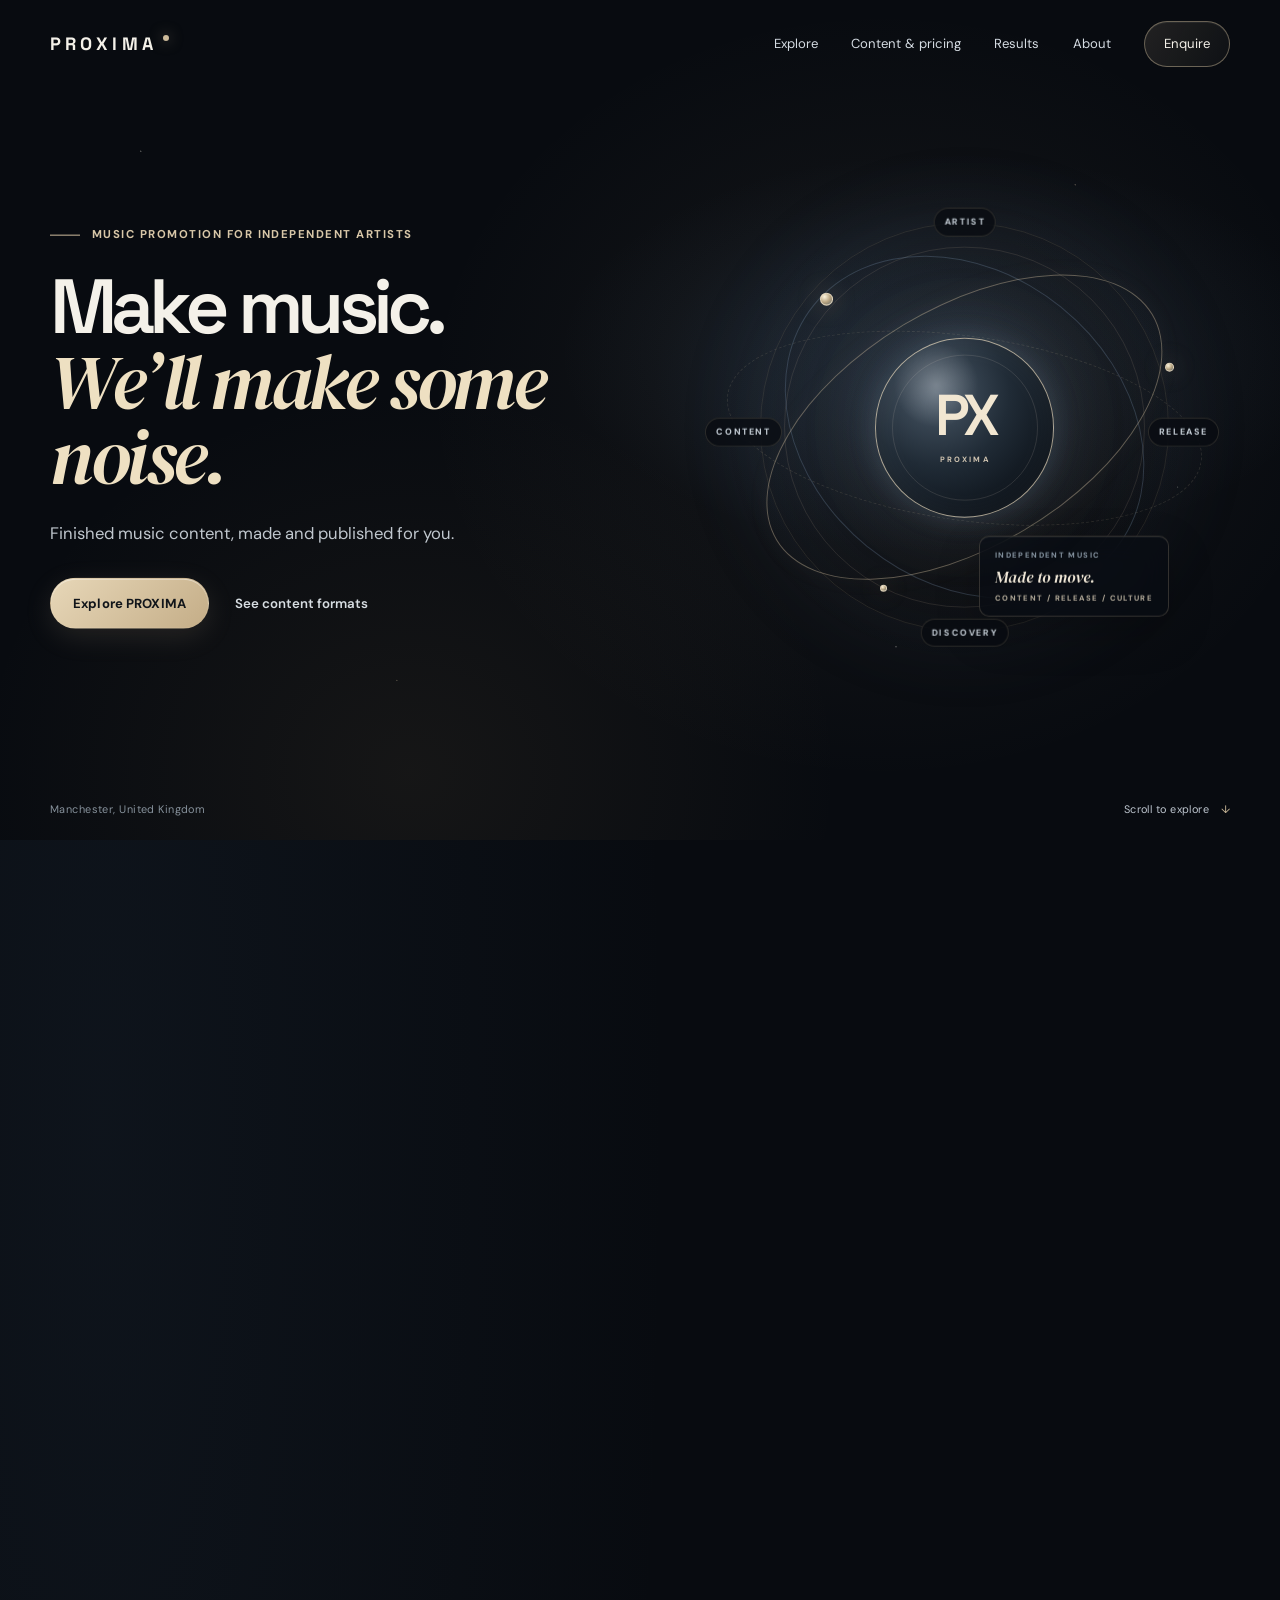
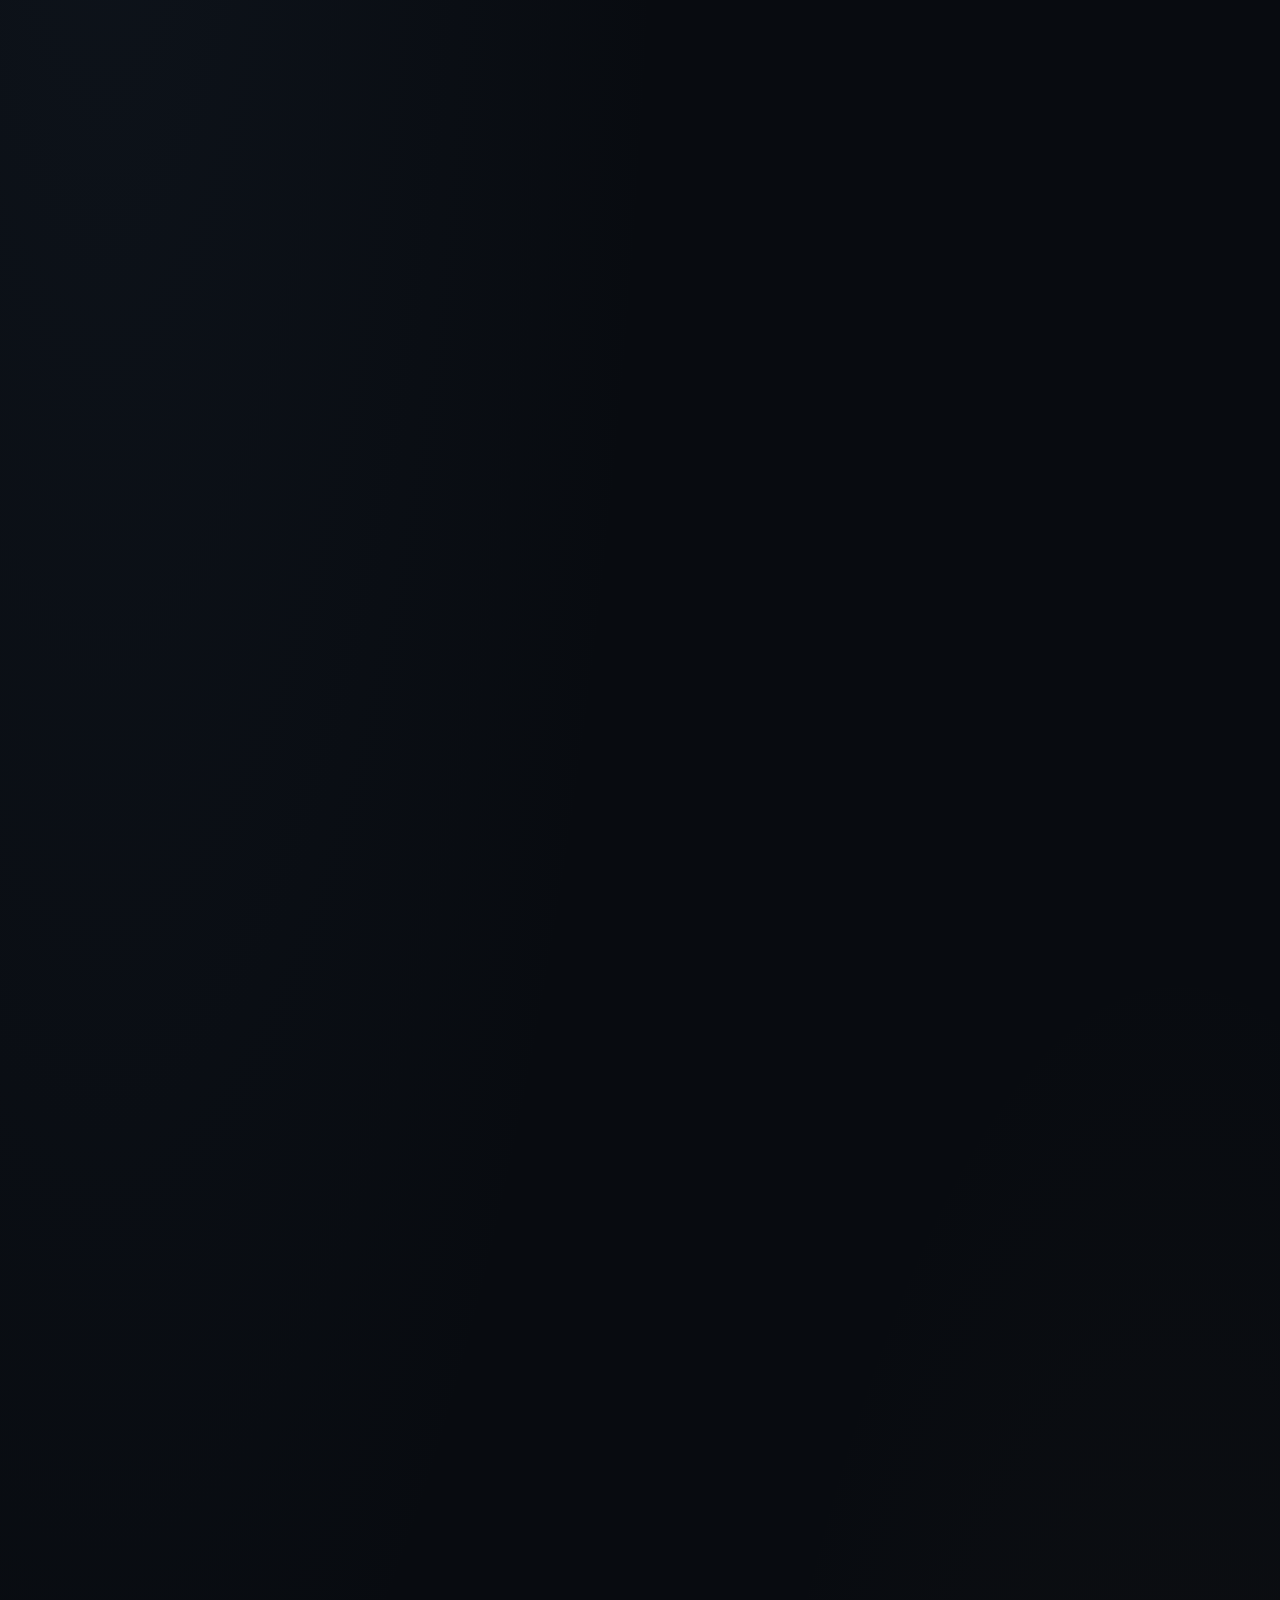
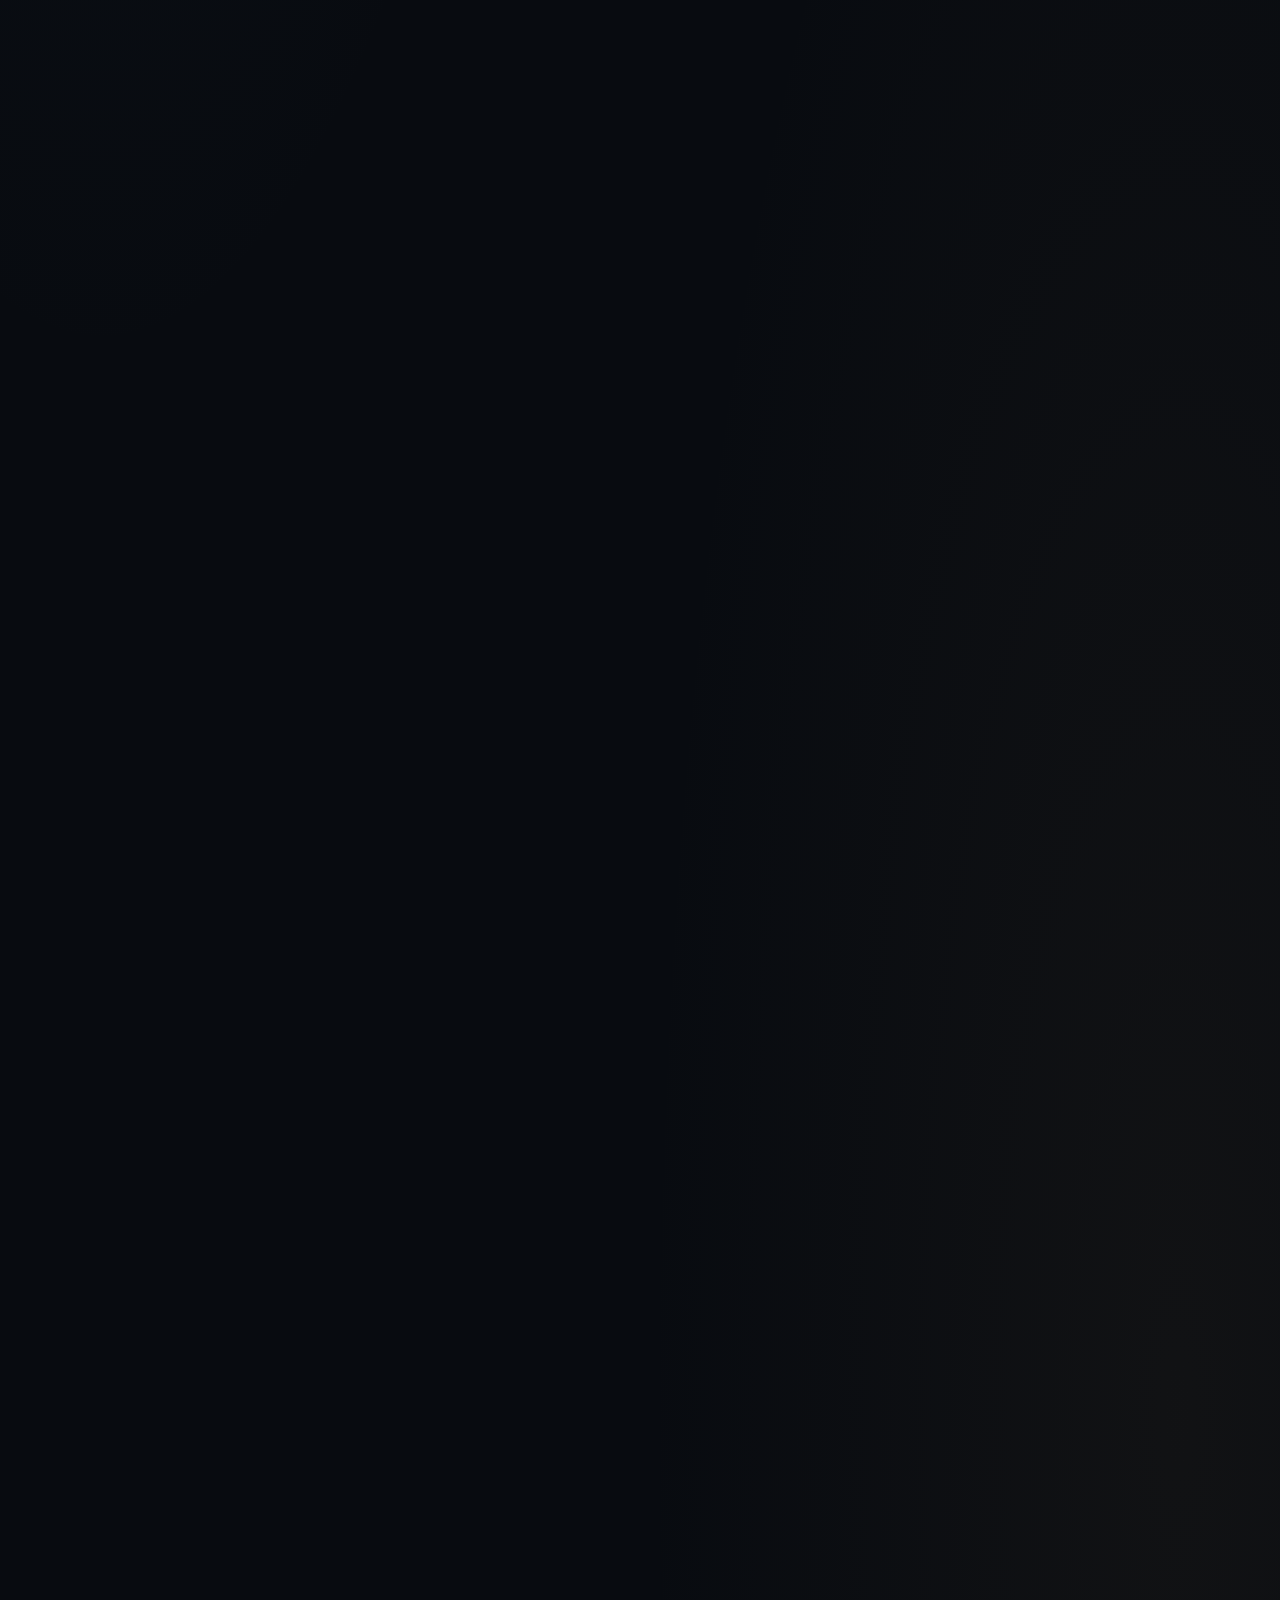
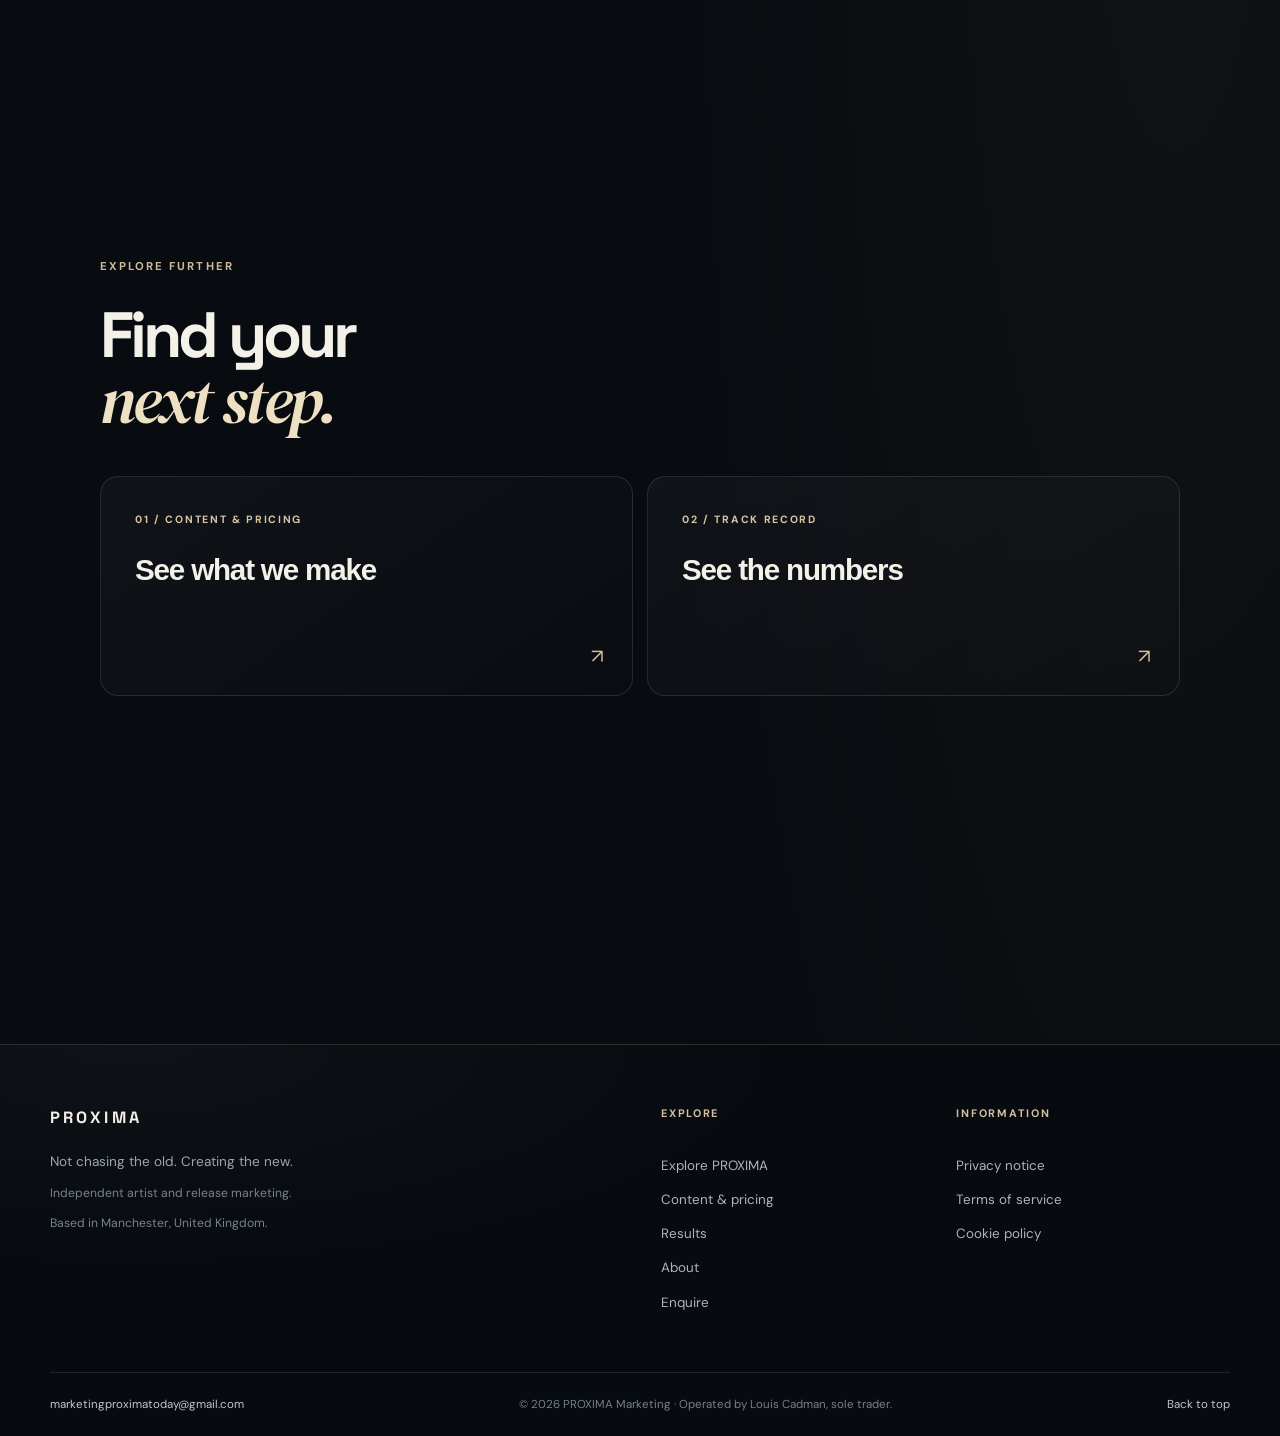
==== commit ea77619b: "Refresh asset versions after code audit" ====
--- a/index.html
+++ b/index.html
@@ -13,9 +13,9 @@
   <link rel="preconnect" href="https://fonts.googleapis.com">
   <link rel="preconnect" href="https://fonts.gstatic.com" crossorigin>
   <link href="https://fonts.googleapis.com/css2?family=DM+Sans:wght@400;500;600;700&family=DM+Serif+Display:ital@0;1&family=Space+Grotesk:wght@400;500;600;700&display=swap" rel="stylesheet">
-  <link rel="stylesheet" href="style.css?v=20261109-visual-finish-01">
+  <link rel="stylesheet" href="style.css?v=20261109-code-audit-02">
   <link rel="stylesheet" href="site-pages.css?v=20261109-visual-finish-01">
-  <script src="script.js?v=20261109-code-audit-01" defer></script>
+  <script src="script.js?v=20261109-code-audit-02" defer></script>
 </head>
 <body>
   <a class="skip-link" href="#main">Skip to content</a>
--- a/style.css
+++ b/style.css
@@ -1627,3 +1627,78 @@
  .hero-actions{align-items:stretch}.hero-actions .button{width:100%}.hero-actions .text-link{align-self:center}
  .footer-main{grid-template-columns:1fr 1fr;gap:28px 18px}.footer-nav a{font-size:.75rem}
 }
+
+
+/* Progressive enhancement: keep core content readable when JavaScript is unavailable. */
+html:not(.js) .reveal {
+  opacity:1;
+  transform:none;
+}
+html:not(.js) .solar-guide {
+  display:none !important;
+}
+html:not(.js) .experience-content > section {
+  display:block;
+  height:auto;
+  min-height:0;
+  padding:clamp(64px,8vw,104px) 0;
+  pointer-events:auto;
+}
+html:not(.js) .experience-content > #approach > .container,
+html:not(.js) .experience-content .services .section-heading,
+html:not(.js) .experience-content .planet-chapter > *,
+html:not(.js) .experience-content > #process > .container {
+  display:block !important;
+}
+html:not(.js) .experience-content > .services {
+  display:block;
+  padding:clamp(64px,8vw,104px) 0;
+}
+html:not(.js) .experience-content .services > .container {
+  width:min(calc(100% - 64px),1080px);
+  max-width:1080px;
+  margin-inline:auto;
+}
+html:not(.js) .experience-content .section-heading {
+  height:auto;
+  min-height:0;
+  margin:0 0 34px;
+  overflow:visible;
+}
+html:not(.js) .experience-content .service-grid {
+  display:grid;
+  grid-template-columns:repeat(2,minmax(0,1fr));
+  gap:14px;
+}
+html:not(.js) .experience-content .planet-chapter {
+  width:auto;
+  height:auto;
+  min-height:0;
+  margin:0;
+  padding:28px !important;
+  overflow:visible;
+  border:1px solid var(--line) !important;
+  border-radius:16px;
+  pointer-events:auto;
+  background:linear-gradient(145deg,rgba(255,255,255,.04),rgba(255,255,255,.012)) !important;
+}
+html:not(.js) .experience-content .planet-chapter > * {
+  display:block !important;
+}
+@media(max-width:640px) {
+  html:not(.js) .experience-content .service-grid {
+    grid-template-columns:minmax(0,1fr);
+  }
+}
+
+.noscript-note {
+  margin:0 0 24px;
+  padding:16px 18px;
+  border:1px solid var(--line-accent);
+  border-radius:12px;
+  background:rgba(205,187,155,.07);
+  color:var(--muted);
+  font-size:.84rem;
+  line-height:1.7;
+}
+.noscript-note a { color:var(--accent-bright); text-decoration:underline; text-underline-offset:3px; }
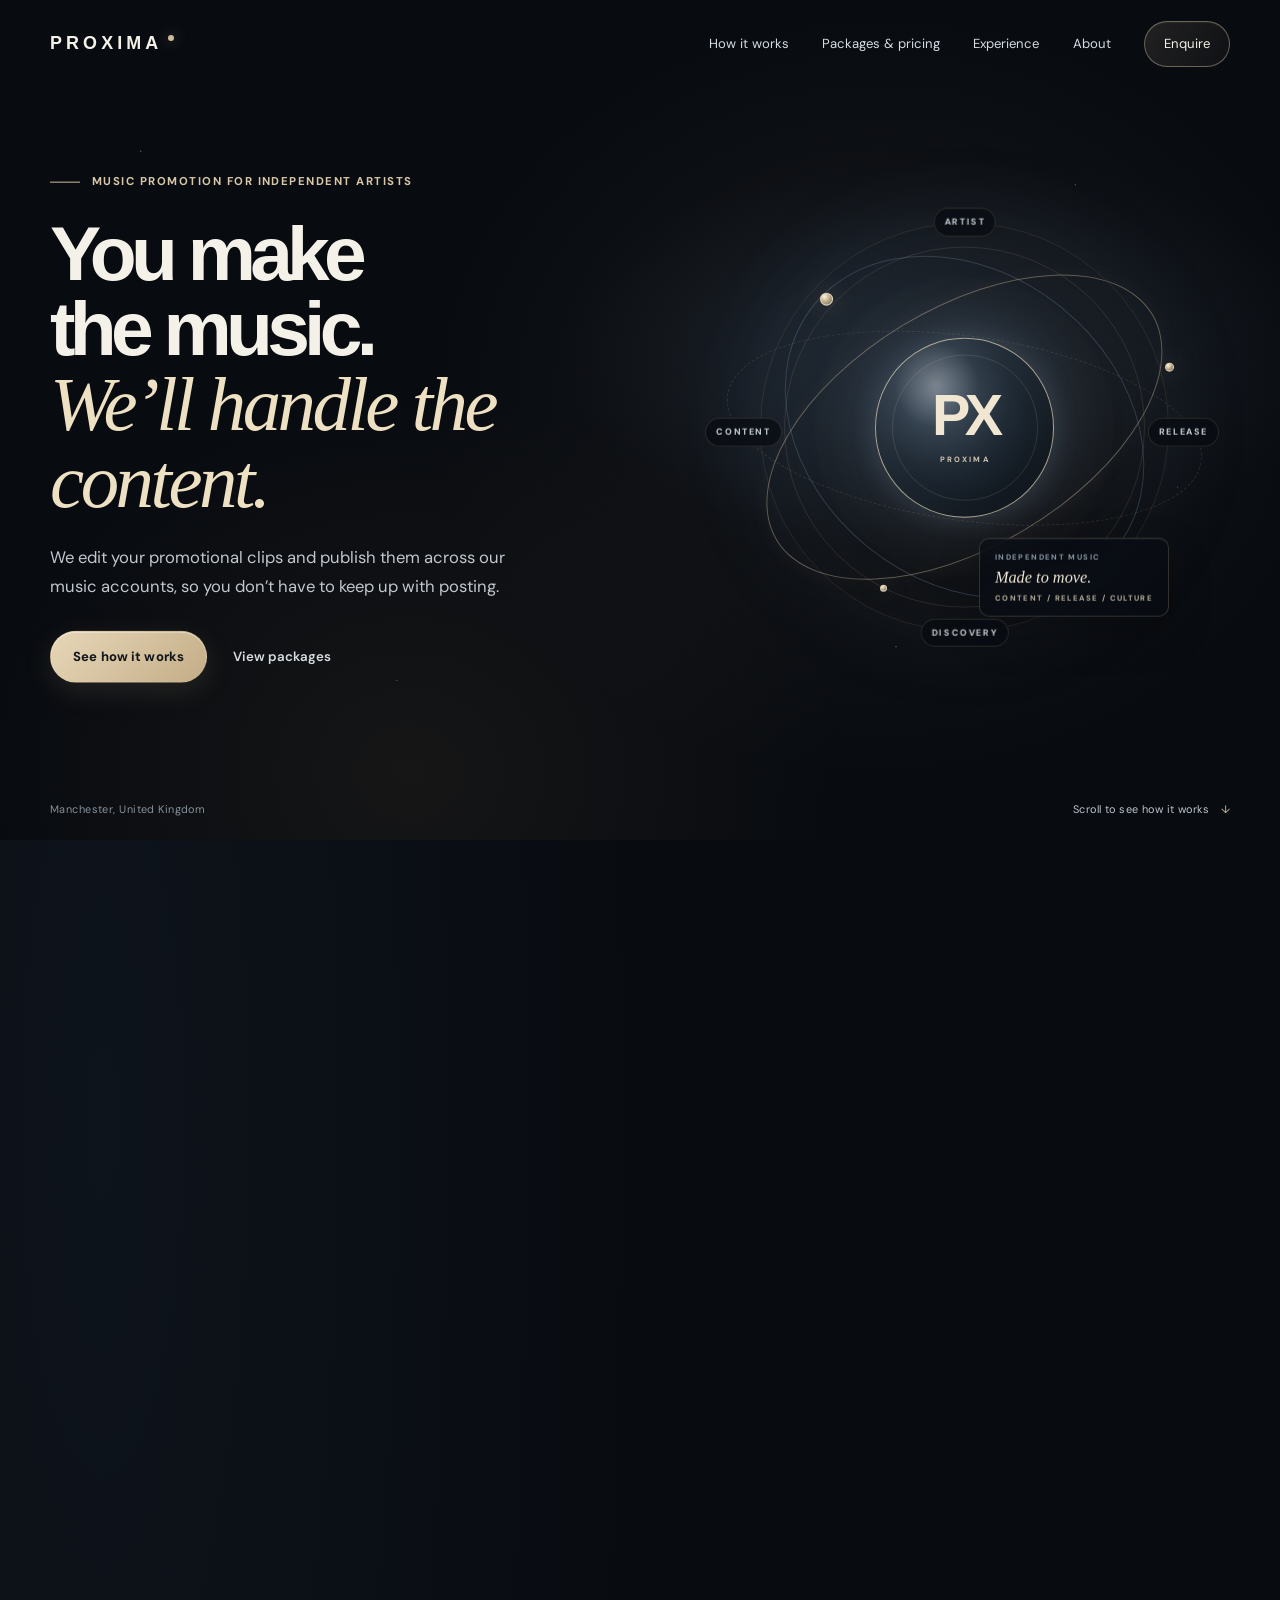
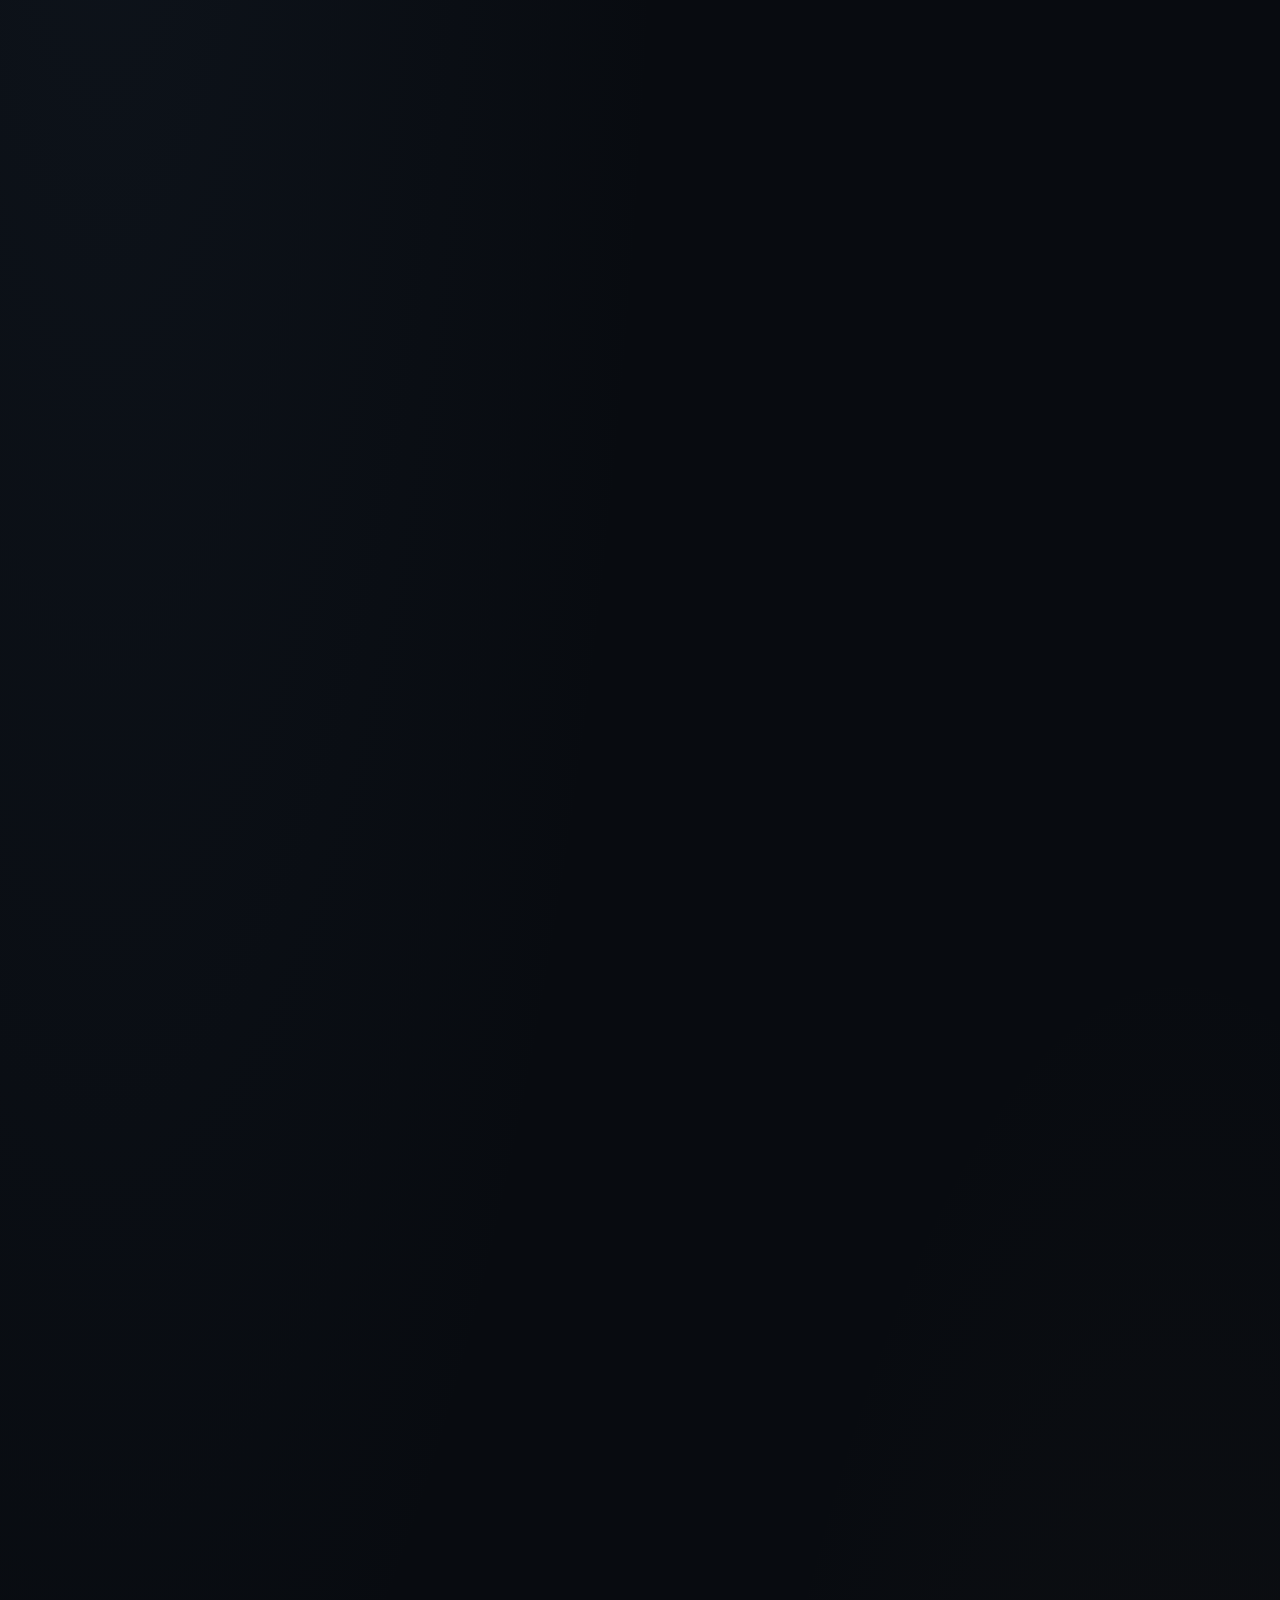
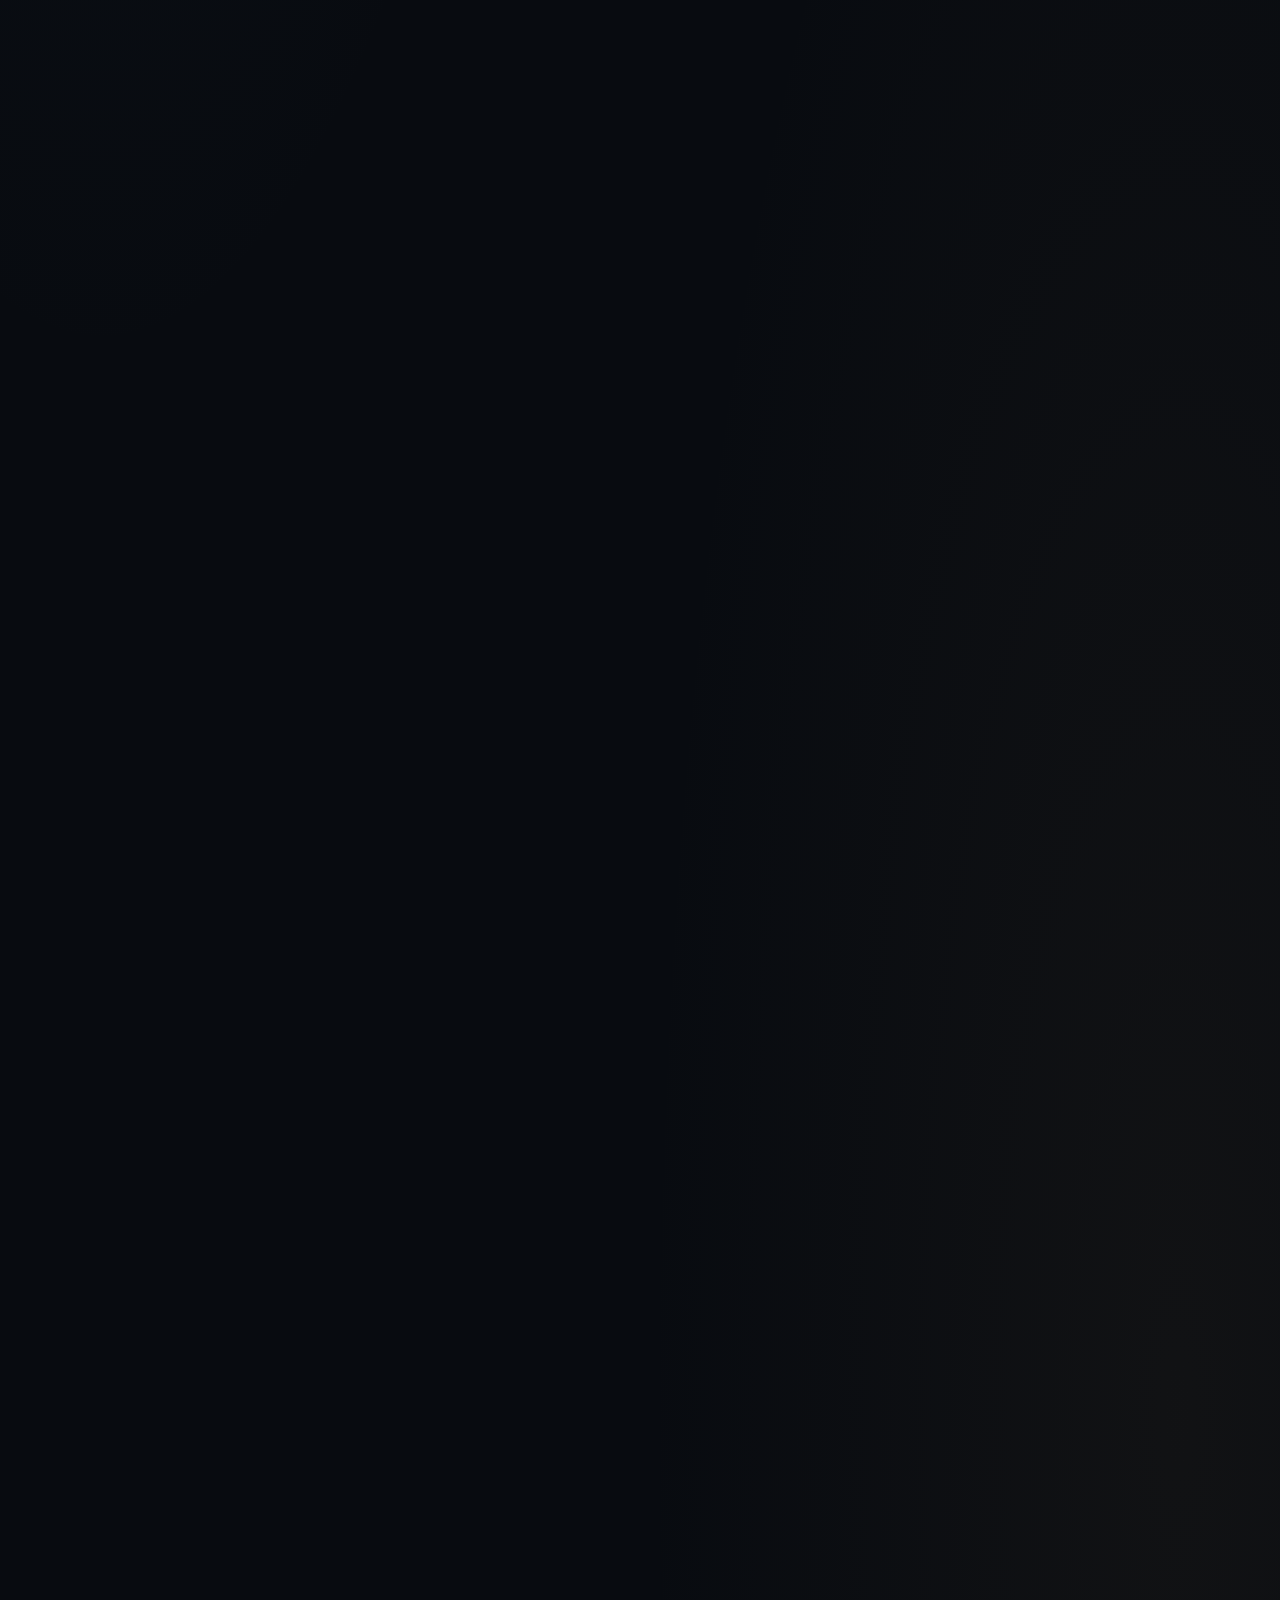
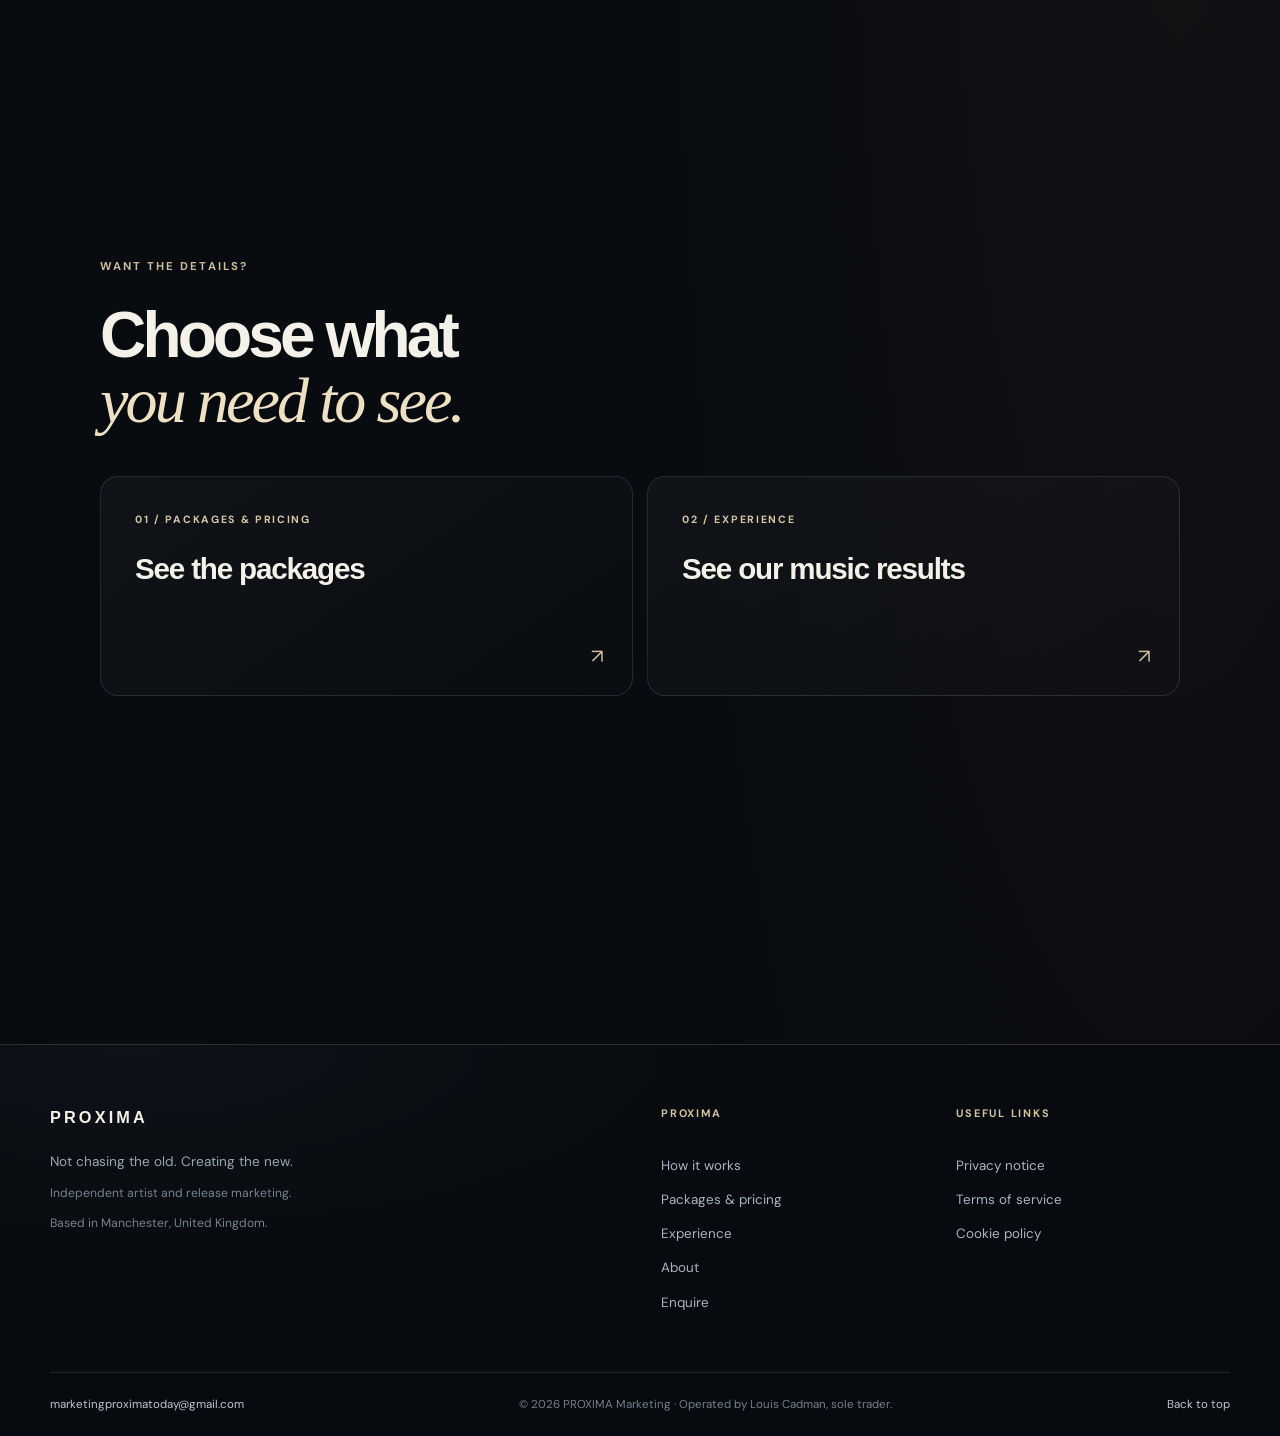
==== commit 808cc9bb: "Simplify PROXIMA page titles and copy" ====
--- a/index.html
+++ b/index.html
@@ -12,10 +12,10 @@
   <title>PROXIMA — Independent Music Marketing</title>
   <link rel="preconnect" href="https://fonts.googleapis.com">
   <link rel="preconnect" href="https://fonts.gstatic.com" crossorigin>
-  <link href="https://fonts.googleapis.com/css2?family=DM+Sans:wght@400;500;600;700&family=DM+Serif+Display:ital@0;1&family=Space+Grotesk:wght@400;500;600;700&display=swap" rel="stylesheet">
-  <link rel="stylesheet" href="style.css?v=20261109-code-audit-02">
-  <link rel="stylesheet" href="site-pages.css?v=20261109-visual-finish-01">
-  <script src="script.js?v=20261109-code-audit-02" defer></script>
+  <link href="https://fonts.googleapis.com/css2?family=DM+Sans:wght@400;500;600;700&family=Instrument+Sans:wght@400;500;600;700&family=Newsreader:ital,opsz,wght@0,6..72,400..600;1,6..72,400..600&display=swap" rel="stylesheet">
+  <link rel="stylesheet" href="style.css?v=20261109-copy-type-refresh-01">
+  <link rel="stylesheet" href="site-pages.css?v=20261109-copy-type-refresh-01">
+  <script src="script.js?v=20261109-copy-type-refresh-01" defer></script>
 </head>
 <body>
   <a class="skip-link" href="#main">Skip to content</a>
@@ -27,9 +27,9 @@
         <span></span><span></span>
       </button>
       <div class="nav-links" id="primaryNavigation">
-        <a href="index.html#journey">Explore</a>
-        <a href="journey.html">Content &amp; pricing</a>
-        <a href="views.html">Results</a>
+        <a href="index.html#journey">How it works</a>
+        <a href="journey.html">Packages &amp; pricing</a>
+        <a href="views.html">Experience</a>
         <a href="about.html">About</a>
         <a class="nav-cta" href="application.html#application">Enquire</a>
       </div>
@@ -42,11 +42,11 @@
       <div class="hero-grid container">
         <div class="hero-copy">
           <p class="eyebrow"><span class="eyebrow-line"></span> Music promotion for independent artists</p>
-          <h1>Make music.<br><span class="serif-accent">We’ll make some noise.</span></h1>
-          <p class="hero-lede">Finished music content, made and published for you.</p>
+          <h1>You make the music.<br><span class="serif-accent">We’ll handle the content.</span></h1>
+          <p class="hero-lede">We edit your promotional clips and publish them across our music accounts, so you don’t have to keep up with posting.</p>
           <div class="hero-actions">
-            <a class="button button-primary" href="#journey">Explore PROXIMA</a>
-            <a class="text-link" href="journey.html">See content formats</a>
+            <a class="button button-primary" href="#journey">See how it works</a>
+            <a class="text-link" href="journey.html">View packages</a>
           </div>
         </div>
         <div class="hero-art" aria-hidden="true">
@@ -71,7 +71,7 @@
       </div>
       <div class="hero-bottom container">
         <span>Manchester, United Kingdom</span>
-        <a href="#approach">Scroll to explore <span aria-hidden="true">↓</span></a>
+        <a href="#approach">Scroll to see how it works <span aria-hidden="true">↓</span></a>
       </div>
     </section>
 
@@ -79,9 +79,9 @@
 
       <aside class="solar-guide" aria-label="PROXIMA solar system navigation">
         <div class="solar-guide-heading">
-          <p class="eyebrow">Explore PROXIMA</p>
-          <h2>Every part<br><span class="serif-accent">in orbit.</span></h2>
-          <p class="solar-guide-hint">Explore what we do.</p>
+          <p class="eyebrow">How it works</p>
+          <h2>See what<br><span class="serif-accent">we do.</span></h2>
+          <p class="solar-guide-hint">Scroll through the service, or choose a section.</p>
         </div>
         <div class="solar-briefing" id="solarBriefing" aria-live="polite" aria-atomic="true" hidden>
           <div class="solar-briefing-content" id="solarBriefingContent">
@@ -112,21 +112,21 @@
           <div class="solar-orbit solar-orbit-three" aria-hidden="true"></div>
           <a class="solar-star" href="application.html#application" aria-label="Start an artist or label enquiry"><span class="star-shape" aria-hidden="true"></span><span class="star-label">ENQUIRE</span></a>
           <div class="planet-field" id="planetField">
-            <a class="planet-link" data-target="approach" href="#approach" style="--orbit-index:0"><span class="planet-body planet-dawn" aria-hidden="true"></span><span class="planet-label">Approach</span></a>
-            <a class="planet-link" data-target="identity" href="#identity" style="--orbit-index:1"><span class="planet-body planet-identity" aria-hidden="true"></span><span class="planet-label">Identity</span></a>
-            <a class="planet-link" data-target="release" href="#release" style="--orbit-index:2"><span class="planet-body planet-release" aria-hidden="true"></span><span class="planet-label">Releases</span></a>
-            <a class="planet-link" data-target="content" href="#content" style="--orbit-index:3"><span class="planet-body planet-content" aria-hidden="true"></span><span class="planet-label">Content</span></a>
-            <a class="planet-link" data-target="audience" href="#audience" style="--orbit-index:4"><span class="planet-body planet-audience" aria-hidden="true"></span><span class="planet-label">Audience</span></a>
-            <a class="planet-link" data-target="process" href="#process" style="--orbit-index:5"><span class="planet-body planet-process" aria-hidden="true"></span><span class="planet-label">Process</span></a>
+            <a class="planet-link" data-target="approach" href="#approach" style="--orbit-index:0"><span class="planet-body planet-dawn" aria-hidden="true"></span><span class="planet-label">Why PROXIMA</span></a>
+            <a class="planet-link" data-target="identity" href="#identity" style="--orbit-index:1"><span class="planet-body planet-identity" aria-hidden="true"></span><span class="planet-label">Artist features</span></a>
+            <a class="planet-link" data-target="release" href="#release" style="--orbit-index:2"><span class="planet-body planet-release" aria-hidden="true"></span><span class="planet-label">Release clips</span></a>
+            <a class="planet-link" data-target="content" href="#content" style="--orbit-index:3"><span class="planet-body planet-content" aria-hidden="true"></span><span class="planet-label">Music culture</span></a>
+            <a class="planet-link" data-target="audience" href="#audience" style="--orbit-index:4"><span class="planet-body planet-audience" aria-hidden="true"></span><span class="planet-label">Research</span></a>
+            <a class="planet-link" data-target="process" href="#process" style="--orbit-index:5"><span class="planet-body planet-process" aria-hidden="true"></span><span class="planet-label">How it works</span></a>
           </div>
         </div>
         <nav class="solar-mobile-key" aria-label="Choose a subject area">
-          <a class="solar-key-link" data-target="approach" href="#approach">Approach</a>
-          <a class="solar-key-link" data-target="identity" href="#identity">Identity</a>
-          <a class="solar-key-link" data-target="release" href="#release">Releases</a>
-          <a class="solar-key-link" data-target="content" href="#content">Content</a>
-          <a class="solar-key-link" data-target="audience" href="#audience">Audience</a>
-          <a class="solar-key-link" data-target="process" href="#process">Process</a>
+          <a class="solar-key-link" data-target="approach" href="#approach">Why PROXIMA</a>
+          <a class="solar-key-link" data-target="identity" href="#identity">Artist features</a>
+          <a class="solar-key-link" data-target="release" href="#release">Release clips</a>
+          <a class="solar-key-link" data-target="content" href="#content">Music culture</a>
+          <a class="solar-key-link" data-target="audience" href="#audience">Research</a>
+          <a class="solar-key-link" data-target="process" href="#process">How it works</a>
         </nav>
         <div class="solar-guide-footer"><span class="solar-live-dot"></span><span id="solarStatus" aria-live="polite">The journey starts with your approach.</span></div>
         <div class="solar-chapter-counter" aria-hidden="true"><span id="solarChapterNumber">01</span><span class="solar-counter-rule"></span><span>06</span></div>
@@ -137,17 +137,17 @@
     <section class="intro section-pad" id="approach">
       <div class="container intro-grid reveal">
         <div>
-          <p class="eyebrow">The reason behind PROXIMA</p>
-          <h2>Promotion,<br><span class="serif-accent">without the extra job.</span></h2>
-        </div>
-        <div class="intro-copy"><p>You make the music. We handle the regular promotional content around it.</p></div>
+          <p class="eyebrow">Why PROXIMA exists</p>
+          <h2>More time<br><span class="serif-accent">for the music.</span></h2>
+        </div>
+        <div class="intro-copy"><p>We take care of the editing, captions and regular posting. You stay focused on writing, recording and releasing.</p></div>
       </div>
     </section>
 
     <section class="services section-pad" id="services">
       <div class="container">
         <div class="section-heading reveal">
-          <div><p class="eyebrow">What we handle</p><h2>The moving<br><span class="serif-accent">parts.</span></h2></div>
+          <div><p class="eyebrow">What we do</p><h2>What we<br><span class="serif-accent">make for you.</span></h2></div>
         </div>
         <div class="service-grid">
           <article class="service-card reveal planet-chapter" id="identity">
@@ -164,7 +164,7 @@
           </article>
           <article class="service-card reveal planet-chapter" id="audience">
             <div class="service-card-top"><span class="service-number">04</span></div>
-            <h3>Discovery research</h3>
+            <h3>Release research</h3>
           </article>
         </div>
       </div>
@@ -173,8 +173,8 @@
     <section class="process section-pad" id="process">
       <div class="container">
         <div class="section-heading section-heading-centered reveal">
-          <p class="eyebrow">How it works</p>
-          <h2>Simple from<br><span class="serif-accent">start to finish.</span></h2>
+          <p class="eyebrow">The process</p>
+          <h2>Four steps.<br><span class="serif-accent">Then we get to work.</span></h2>
         </div>
         <div class="process-steps">
           <article class="process-step reveal"><span class="step-number">01</span><div class="step-line" aria-hidden="true"></div><h3>Send your music</h3></article>
@@ -188,23 +188,23 @@
     <section class="destination-section section-pad" id="destinations">
       <div class="container">
         <div class="destination-intro reveal">
-          <p class="eyebrow">Explore further</p>
-          <h2>Find your<br><span class="serif-accent">next step.</span></h2>
+          <p class="eyebrow">Want the details?</p>
+          <h2>Choose what<br><span class="serif-accent">you need to see.</span></h2>
         </div>
         <div class="destination-grid">
           <a class="destination-card reveal" href="journey.html">
-            <span class="destination-index">01 / CONTENT &amp; PRICING</span>
-            <span class="destination-title">See what we make</span>
+            <span class="destination-index">01 / PACKAGES &amp; PRICING</span>
+            <span class="destination-title">See the packages</span>
             <span class="destination-arrow" aria-hidden="true">↗</span>
           </a>
           <a class="destination-card reveal" href="views.html">
-            <span class="destination-index">02 / TRACK RECORD</span>
-            <span class="destination-title">See the numbers</span>
+            <span class="destination-index">02 / EXPERIENCE</span>
+            <span class="destination-title">See our music results</span>
             <span class="destination-arrow" aria-hidden="true">↗</span>
           </a>
           <a class="destination-card reveal" href="about.html">
-            <span class="destination-index">03 / THE STORY</span>
-            <span class="destination-title">About PROXIMA</span>
+            <span class="destination-index">03 / THE PEOPLE</span>
+            <span class="destination-title">Meet the founder</span>
             <span class="destination-arrow" aria-hidden="true">↗</span>
           </a>
         </div>
@@ -223,15 +223,15 @@
         <p class="footer-positioning">Based in Manchester, United Kingdom.</p>
       </div>
       <div class="footer-nav">
-        <span class="footer-label">Explore</span>
-        <a href="index.html#journey">Explore PROXIMA</a>
-        <a href="journey.html">Content &amp; pricing</a>
-        <a href="views.html">Results</a>
+        <span class="footer-label">PROXIMA</span>
+        <a href="index.html#journey">How it works</a>
+        <a href="journey.html">Packages &amp; pricing</a>
+        <a href="views.html">Experience</a>
         <a href="about.html">About</a>
         <a href="application.html#application">Enquire</a>
       </div>
       <div class="footer-nav footer-legal-nav">
-        <span class="footer-label">Information</span>
+        <span class="footer-label">Useful links</span>
         <a href="privacy.html">Privacy notice</a>
         <a href="terms.html">Terms of service</a>
         <a href="cookies.html">Cookie policy</a>
--- a/style.css
+++ b/style.css
@@ -1644,6 +1644,13 @@
   padding:clamp(64px,8vw,104px) 0;
   pointer-events:auto;
 }
+html:not(.js) .experience-content > #approach,
+html:not(.js) .experience-content > #process {
+  height:auto;
+  min-height:0;
+  padding:clamp(64px,8vw,104px) 0;
+  pointer-events:auto;
+}
 html:not(.js) .experience-content > #approach > .container,
 html:not(.js) .experience-content .services .section-heading,
 html:not(.js) .experience-content .planet-chapter > *,
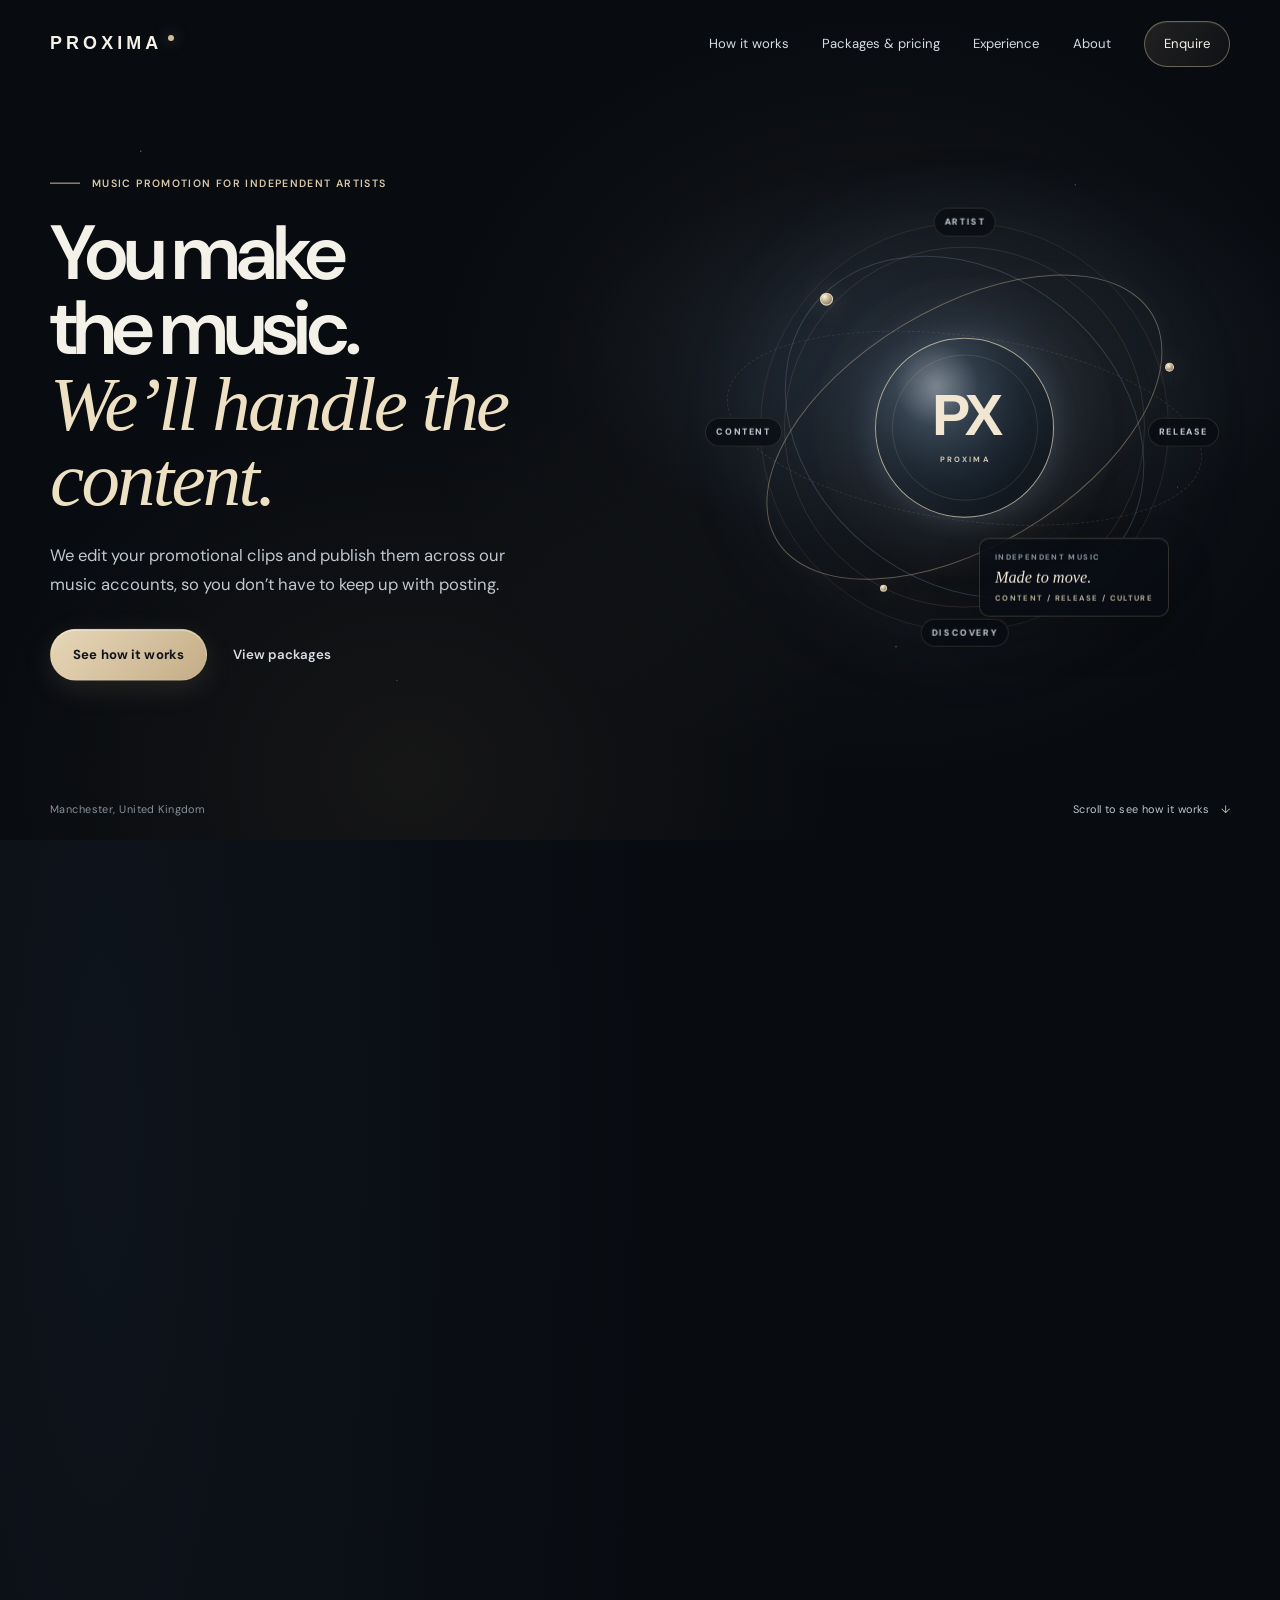
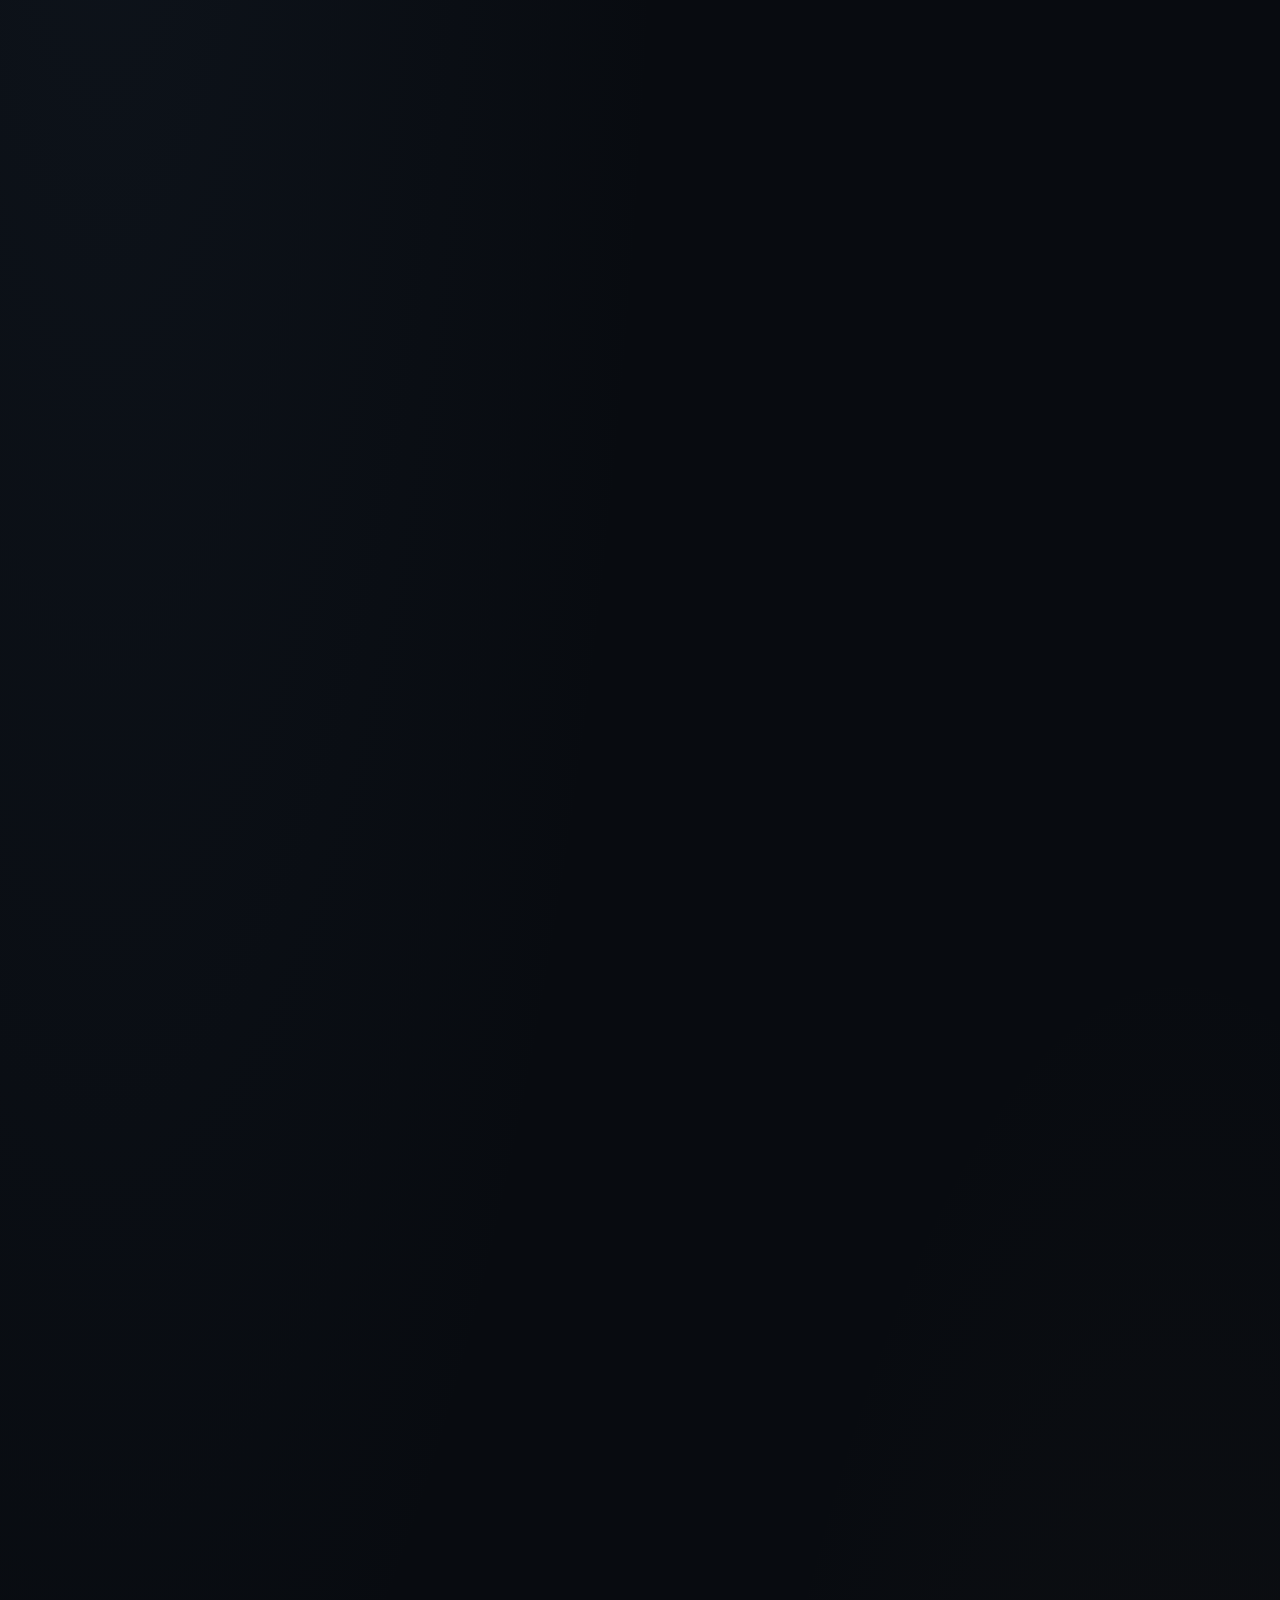
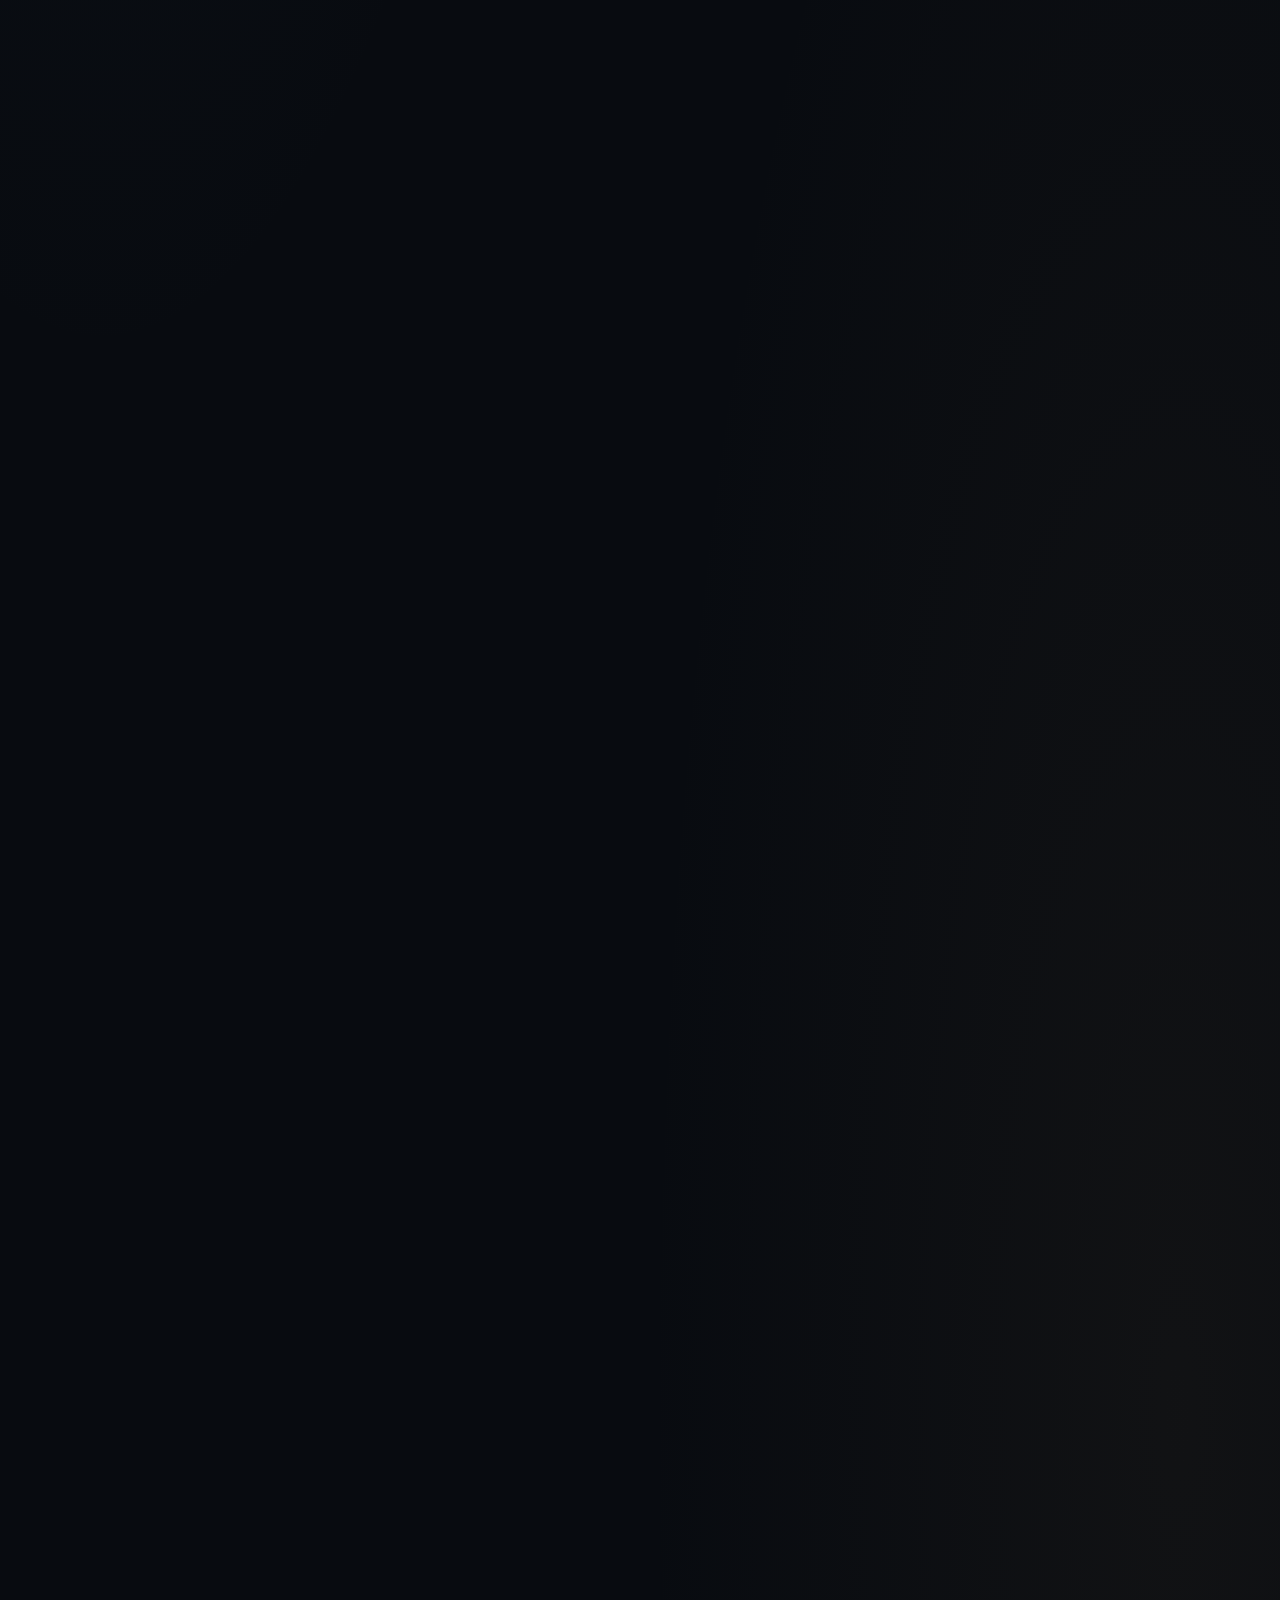
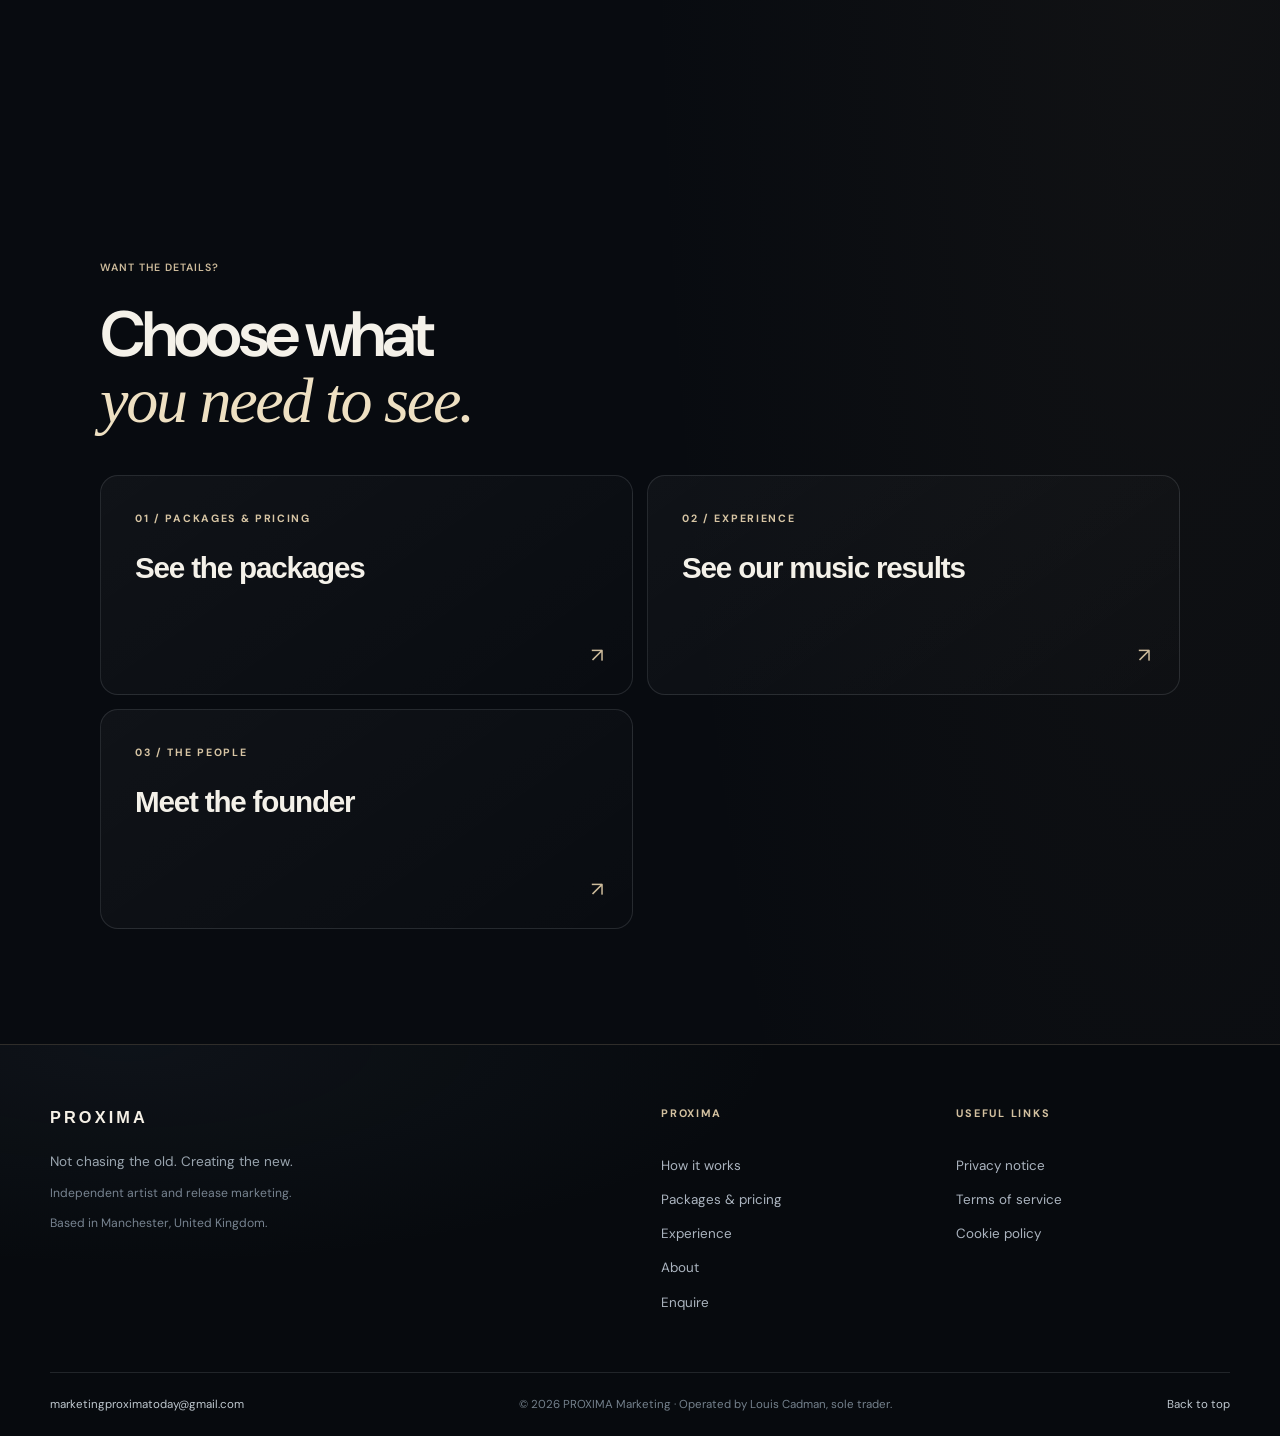
==== commit 5f9b3c4b: "Shorten PROXIMA page copy" ====
--- a/index.html
+++ b/index.html
@@ -128,7 +128,7 @@
           <a class="solar-key-link" data-target="audience" href="#audience">Research</a>
           <a class="solar-key-link" data-target="process" href="#process">How it works</a>
         </nav>
-        <div class="solar-guide-footer"><span class="solar-live-dot"></span><span id="solarStatus" aria-live="polite">The journey starts with your approach.</span></div>
+        <div class="solar-guide-footer"><span class="solar-live-dot"></span><span id="solarStatus" aria-live="polite">Scroll to see what we do.</span></div>
         <div class="solar-chapter-counter" aria-hidden="true"><span id="solarChapterNumber">01</span><span class="solar-counter-rule"></span><span>06</span></div>
       </aside>
 
--- a/style.css
+++ b/style.css
@@ -1525,8 +1525,8 @@
 }
 html{background:var(--bg)}
 body{background:radial-gradient(ellipse at 8% 18%,rgba(63,91,121,.11),transparent 34%),radial-gradient(ellipse at 92% 74%,rgba(139,113,75,.07),transparent 32%),var(--bg);color:var(--text);font-family:"DM Sans",sans-serif}
-h1,h2,h3,.wordmark,.destination-title,.pricing-card h3,.founder-copy h2{font-family:"Space Grotesk","Manrope",sans-serif}
-.serif-accent{font-family:"DM Serif Display",Georgia,serif;font-style:italic;font-weight:400;letter-spacing:-.045em;color:var(--accent-bright)}
+h1,h2,h3,.wordmark,.destination-title,.pricing-card h3,.founder-copy h2{font-family:"Instrument Sans","Manrope",sans-serif}
+.serif-accent{font-family:"Newsreader",Georgia,serif;font-style:italic;font-weight:400;letter-spacing:-.045em;color:var(--accent-bright)}
 p{color:var(--muted)}
 .container{width:min(100% - 56px,var(--container))}
 ::selection{color:#071018;background:var(--accent-bright)}
@@ -1552,7 +1552,7 @@
 .hero-grid{position:absolute;z-index:2;top:49%;left:50%;right:auto;bottom:auto;display:grid;grid-template-columns:minmax(0,1.06fr) minmax(300px,.94fr);align-items:center;gap:clamp(24px,4vw,70px);width:min(calc(100% - 64px),var(--container));margin:0;padding:0;transform:translate(-50%,-47%)}
 .hero-copy{max-width:720px;position:relative;z-index:3}
 .hero-copy .eyebrow{margin-bottom:24px;color:#d8c7a8}
-.hero-copy h1{max-width:760px;margin:0 0 24px;font:600 clamp(3.35rem,6vw,6.25rem)/.98 "Space Grotesk",sans-serif;letter-spacing:-.075em;text-wrap:balance}
+.hero-copy h1{max-width:760px;margin:0 0 24px;font:600 clamp(3.35rem,6vw,6.25rem)/.98 "Instrument Sans",sans-serif;letter-spacing:-.075em;text-wrap:balance}
 .hero-lede{max-width:45ch;margin:0 0 30px;color:#c0c7ce;font-size:clamp(1rem,1.3vw,1.14rem);line-height:1.75}
 .hero-actions{gap:14px 26px}
 .hero-actions .text-link{color:#d7dde2;font-size:.83rem}
@@ -1567,7 +1567,7 @@
 .hero-art-orbit-three{width:96%;height:37%;transform:rotate(8deg);border-style:dashed;border-color:rgba(205,187,155,.14)}
 .hero-art-core{position:relative;z-index:2;width:36%;aspect-ratio:1;display:flex;flex-direction:column;align-items:center;justify-content:center;border:1px solid rgba(234,220,193,.7);border-radius:50%;background:radial-gradient(circle at 34% 26%,rgba(255,255,255,.27),transparent 24%),radial-gradient(circle at 34% 30%,#4a5968 0,#202b36 43%,#0d131a 76%);box-shadow:0 0 28px rgba(145,170,193,.17),0 0 90px rgba(145,170,193,.1),inset 0 0 36px rgba(255,255,255,.055)}
 .hero-art-core::after{content:"";position:absolute;inset:9%;border:1px solid rgba(241,230,210,.12);border-radius:50%}
-.hero-art-core-mark{color:#f1e6d1;font:600 clamp(2.2rem,4.5vw,3.6rem)/.9 "Space Grotesk",sans-serif;letter-spacing:-.1em}
+.hero-art-core-mark{color:#f1e6d1;font:600 clamp(2.2rem,4.5vw,3.6rem)/.9 "Instrument Sans",sans-serif;letter-spacing:-.1em}
 .hero-art-core-name{margin-top:12px;color:#d1c5b1;font-size:.48rem;font-weight:700;letter-spacing:.28em}
 .hero-art-node{position:absolute;z-index:3;width:13px;height:13px;border:1px solid rgba(239,226,201,.76);border-radius:50%;background:radial-gradient(circle at 32% 27%,#fff6df,#b5a17d 53%,#5c6871);box-shadow:0 0 23px rgba(205,187,155,.38)}
 .hero-art-node-one{top:23%;left:21%}.hero-art-node-two{top:37%;right:8%;width:9px;height:9px}.hero-art-node-three{bottom:17%;left:33%;width:7px;height:7px}
@@ -1575,25 +1575,25 @@
 .hero-art-label-top{top:6%;left:50%;transform:translateX(-50%)}.hero-art-label-right{top:48%;right:-1%}.hero-art-label-bottom{bottom:6%;left:50%;transform:translateX(-50%)}.hero-art-label-left{top:48%;left:-2%}
 .hero-art-caption{position:absolute;right:9%;bottom:12%;display:flex;flex-direction:column;gap:4px;padding:12px 15px;border:1px solid rgba(205,187,155,.21);border-radius:10px;background:rgba(9,13,19,.74);box-shadow:0 16px 44px rgba(0,0,0,.22),inset 0 1px 0 rgba(255,255,255,.05);backdrop-filter:blur(14px)}
 .hero-art-caption span{color:#8997a4;font-size:.48rem;font-weight:700;letter-spacing:.18em}
-.hero-art-caption strong{color:#f0e7d7;font:500 1.02rem "DM Serif Display",serif;font-style:italic}
+.hero-art-caption strong{color:#f0e7d7;font:500 1.02rem "Newsreader",serif;font-style:italic}
 .hero-art-caption span:last-child{color:#b6ad9c}
 .intro{background:radial-gradient(ellipse at 78% 12%,rgba(96,128,160,.08),transparent 38%),linear-gradient(180deg,#0b1016,#0b0f14)}
-.intro h2,.section-heading h2,.fit h2,.faq h2,.application-copy h2{font-family:"Space Grotesk",sans-serif;font-weight:500;letter-spacing:-.07em}
+.intro h2,.section-heading h2,.fit h2,.faq h2,.application-copy h2{font-family:"Instrument Sans",sans-serif;font-weight:500;letter-spacing:-.07em}
 .intro-copy p{color:#aeb8c2;line-height:1.9}
 .services{background:linear-gradient(180deg,#090d12,#0b1016)}
 .service-grid{gap:10px;border:0}
 .service-card{min-height:260px;padding:30px;border:1px solid rgba(206,220,232,.1);border-radius:18px;background:linear-gradient(145deg,rgba(255,255,255,.045),rgba(255,255,255,.012));box-shadow:0 22px 58px rgba(0,0,0,.11)}
 .service-card::after{height:1px;background:linear-gradient(90deg,transparent,var(--accent),transparent)}
 .service-symbol{color:var(--accent)}
-.service-card h3{font:600 1.18rem "Space Grotesk",sans-serif}
+.service-card h3{font:600 1.18rem "Instrument Sans",sans-serif}
 .service-card p{color:#aab5bf}
 .process{background:linear-gradient(180deg,#0b0f14,#090d12)}
-.step-number{color:#d3c2a4;font-family:"Space Grotesk",sans-serif}
+.step-number{color:#d3c2a4;font-family:"Instrument Sans",sans-serif}
 .step-line{background:linear-gradient(90deg,rgba(205,187,155,.52),rgba(205,187,155,.06))}
 .destination-section{background:radial-gradient(ellipse at 85% 30%,rgba(104,136,170,.1),transparent 33%),linear-gradient(180deg,#090d12,#070a0e)}
 .destination-card{min-height:205px;padding:clamp(26px,3.3vw,38px);border-color:rgba(205,187,155,.16);border-radius:18px;background:linear-gradient(145deg,rgba(255,255,255,.045),rgba(255,255,255,.012))}
 .destination-card:hover{border-color:rgba(205,187,155,.48);background:linear-gradient(145deg,rgba(205,187,155,.09),rgba(255,255,255,.018))}
-.destination-title{font-family:"Space Grotesk",sans-serif}
+.destination-title{font-family:"Instrument Sans",sans-serif}
 .site-footer{background:radial-gradient(ellipse at 10% 0%,rgba(98,127,157,.08),transparent 40%),#070a0e;border-top-color:rgba(205,187,155,.2)}
 .footer-wordmark{color:#f5f0e6}.footer-brand p{color:#9aa5af}.footer-label{color:#d3c1a0}.footer-bottom{color:#74808c}.footer-bottom a{color:#bec7ce}
 .application-section{background:radial-gradient(ellipse at 10% 10%,rgba(104,136,170,.11),transparent 36%),linear-gradient(145deg,#0b1016,#090d12)}
@@ -1605,10 +1605,10 @@
 .response-time{color:#aeb8c2}.response-time strong{color:#f2eadb}
 .founder-art{border-color:rgba(205,187,155,.28);border-radius:20px;background:radial-gradient(ellipse at 50% 46%,rgba(120,151,180,.16),transparent 48%),radial-gradient(ellipse at 50% 65%,rgba(205,187,155,.09),transparent 62%),#0a1017;box-shadow:0 28px 80px rgba(0,0,0,.18),inset 0 1px 0 rgba(255,255,255,.05)}
 .founder-art-core{border-color:rgba(234,220,193,.7);background:radial-gradient(circle at 34% 28%,#4a5968,#18212b 68%,#0a1017)}
-.founder-art-core span{font-family:"Space Grotesk",sans-serif}.founder-project-name{color:#d4c19e}
-.founder-statline strong{color:#eee0c2;font-family:"Space Grotesk",sans-serif}
+.founder-art-core span{font-family:"Instrument Sans",sans-serif}.founder-project-name{color:#d4c19e}
+.founder-statline strong{color:#eee0c2;font-family:"Instrument Sans",sans-serif}
 .faq{background:linear-gradient(180deg,#0b1016,#080b10)}
-.faq-list{border-top-color:rgba(205,187,155,.3)}.faq-list details{border-bottom-color:rgba(218,229,238,.1)}.faq-list summary{font-family:"Space Grotesk",sans-serif}
+.faq-list{border-top-color:rgba(205,187,155,.3)}.faq-list details{border-bottom-color:rgba(218,229,238,.1)}.faq-list summary{font-family:"Instrument Sans",sans-serif}
 @media(max-width:1000px) and (min-width:761px){.hero-grid{grid-template-columns:minmax(0,1.02fr) minmax(260px,.8fr);width:min(calc(100% - 52px),var(--container));gap:24px}.hero-copy h1{font-size:clamp(3rem,5.3vw,4.5rem)}}
 @media(max-width:760px){
  .container{width:calc(100% - 40px)}
@@ -1709,3 +1709,11 @@
   line-height:1.7;
 }
 .noscript-note a { color:var(--accent-bright); text-decoration:underline; text-underline-offset:3px; }
+
+
+/* Clearer, more natural typography and shorter labels. */
+.eyebrow{font-size:.66rem;font-weight:600;letter-spacing:.095em}
+h1,h2,h3{font-family:"Instrument Sans","DM Sans",sans-serif;font-weight:600;letter-spacing:-.045em}
+.serif-accent{font-family:"Newsreader",Georgia,serif;font-style:italic;font-weight:400;letter-spacing:-.035em}
+.hero-copy h1{font-family:"Instrument Sans","DM Sans",sans-serif;letter-spacing:-.055em;font-weight:600}
+.nav-links{letter-spacing:0}
--- a/site-pages.css
+++ b/site-pages.css
@@ -483,24 +483,24 @@
 .subpage-main{padding-top:88px}
 .page-intro{position:relative;padding-top:clamp(82px,10vw,132px);padding-bottom:clamp(48px,6vw,78px);isolation:isolate}
 .page-intro::after{content:"";position:absolute;z-index:-1;top:22%;right:3%;width:clamp(150px,22vw,310px);aspect-ratio:1;border:1px solid rgba(205,187,155,.08);border-radius:50%;box-shadow:0 0 0 28px rgba(205,187,155,.018),0 0 0 58px rgba(126,157,187,.018);pointer-events:none}
-.page-intro h1{max-width:900px;font:600 clamp(3rem,7vw,6rem)/.98 "Space Grotesk",sans-serif;letter-spacing:-.075em}
+.page-intro h1{max-width:900px;font:600 clamp(3rem,7vw,6rem)/.98 "Instrument Sans",sans-serif;letter-spacing:-.075em}
 .page-intro>p:last-child{max-width:60ch;color:#b6c0c9;font-size:clamp(1rem,1.35vw,1.12rem);line-height:1.8}
 .page-section{border-top-color:rgba(218,229,238,.085);padding-block:clamp(68px,8.5vw,112px)}
 .page-section-muted{background:linear-gradient(145deg,rgba(18,27,37,.75),rgba(8,12,18,.75))}
-.page-section-heading h2{font:600 clamp(2.3rem,4.5vw,4.2rem)/1.02 "Space Grotesk",sans-serif;letter-spacing:-.07em}
+.page-section-heading h2{font:600 clamp(2.3rem,4.5vw,4.2rem)/1.02 "Instrument Sans",sans-serif;letter-spacing:-.07em}
 .page-section-heading>p:last-child{color:#aeb8c2}
 .page-bottom-note{padding-bottom:88px}.page-bottom-note .button{min-width:210px}
 .destination-index,.format-number,.release-walkthrough-number{color:#d7c5a4}
 .release-engine-section{background:linear-gradient(180deg,rgba(16,24,33,.5),rgba(8,11,16,.4))}
 .release-engine-heading-compact{max-width:900px;margin-bottom:36px}
-.release-engine-heading-compact h2{font:600 clamp(2.5rem,5vw,4.3rem)/.98 "Space Grotesk",sans-serif;letter-spacing:-.07em}
+.release-engine-heading-compact h2{font:600 clamp(2.5rem,5vw,4.3rem)/.98 "Instrument Sans",sans-serif;letter-spacing:-.07em}
 .release-flip-grid{gap:15px}
 .release-flip-card{height:205px;border-radius:18px}
 .release-flip-face{padding:clamp(22px,2.7vw,29px);border-color:rgba(205,187,155,.17);border-radius:18px;box-shadow:0 18px 48px rgba(0,0,0,.13),inset 0 1px 0 rgba(255,255,255,.035)}
 .release-flip-front{background:radial-gradient(ellipse at 100% 100%,rgba(110,143,176,.13),transparent 45%),linear-gradient(145deg,#151e28,#0e141c 78%)}
 .release-flip-front::after{width:210px;height:210px;right:-88px;bottom:-130px;border-color:rgba(205,187,155,.28);box-shadow:0 0 0 30px rgba(205,187,155,.025),0 0 0 60px rgba(130,158,183,.02)}
 .release-flip-number{color:#d7c4a2}
-.release-flip-front strong{font:600 clamp(1.28rem,2vw,1.72rem)/1.08 "Space Grotesk",sans-serif}
+.release-flip-front strong{font:600 clamp(1.28rem,2vw,1.72rem)/1.08 "Instrument Sans",sans-serif}
 .release-flip-back{border-color:rgba(205,187,155,.4);background:radial-gradient(ellipse at 100% 0%,rgba(108,140,171,.14),transparent 44%),linear-gradient(145deg,#1a2632,#111923)}
 .release-flip-back p{color:#e4e7e8;font-size:.82rem}.release-flip-back>span{color:#d9c8a8}
 .release-engine-note{color:#8e9ba7}
@@ -508,77 +508,77 @@
 .release-channel-strip p{color:#b1bbc5}
 .release-walkthrough-section{background:radial-gradient(ellipse at 6% 30%,rgba(103,135,169,.075),transparent 36%),linear-gradient(180deg,#0a1017,#0b1016)}
 .release-walkthrough-heading{max-width:900px}
-.release-walkthrough-heading h2{font:600 clamp(2.5rem,5vw,4.35rem)/1 "Space Grotesk",sans-serif;letter-spacing:-.07em}
+.release-walkthrough-heading h2{font:600 clamp(2.5rem,5vw,4.35rem)/1 "Instrument Sans",sans-serif;letter-spacing:-.07em}
 .release-walkthrough-heading>p:last-child{color:#aeb8c2}
 .release-walkthrough-grid{gap:15px}
 .release-walkthrough-card{min-height:220px;padding:clamp(24px,3vw,32px);border:1px solid rgba(205,187,155,.17);border-radius:18px;background:radial-gradient(ellipse at 100% 0%,rgba(111,143,175,.12),transparent 45%),linear-gradient(145deg,rgba(24,34,45,.95),rgba(12,18,26,.95));box-shadow:0 18px 48px rgba(0,0,0,.12),inset 0 1px 0 rgba(255,255,255,.035);transition:transform .25s ease,border-color .25s ease}
 .release-walkthrough-card:hover{transform:translateY(-4px);border-color:rgba(205,187,155,.4)}
-.release-walkthrough-card h3{font:600 1.35rem "Space Grotesk",sans-serif}
+.release-walkthrough-card h3{font:600 1.35rem "Instrument Sans",sans-serif}
 .release-walkthrough-card p{color:#b4bec8}
 .release-walkthrough-card small{color:#d4c19d;text-transform:uppercase}
 .release-route-panel{border-color:rgba(205,187,155,.27);border-radius:18px;background:radial-gradient(ellipse at 0% 0%,rgba(205,187,155,.095),transparent 48%),linear-gradient(145deg,#17232e,#0d141c);box-shadow:0 22px 58px rgba(0,0,0,.15),inset 0 1px 0 rgba(255,255,255,.04)}
-.release-route-panel h3{font-family:"Space Grotesk",sans-serif}
+.release-route-panel h3{font-family:"Instrument Sans",sans-serif}
 .release-route-steps span{color:#c1cbd3}.release-route-steps b{color:#dcc9a7}
 .release-walkthrough-notes p{color:#9eabb6}.release-walkthrough-notes strong{color:#e7e0d3}
 .pricing-section{background:radial-gradient(ellipse at 90% 6%,rgba(103,135,169,.1),transparent 34%),linear-gradient(180deg,#090e14,#0b1016)}
-.pricing-intro h2{font:600 clamp(2.5rem,5vw,4.2rem)/1 "Space Grotesk",sans-serif;letter-spacing:-.07em}
+.pricing-intro h2{font:600 clamp(2.5rem,5vw,4.2rem)/1 "Instrument Sans",sans-serif;letter-spacing:-.07em}
 .pricing-grid{gap:18px}
 .pricing-card{min-height:370px;padding:clamp(26px,3.5vw,38px);border:1px solid rgba(205,187,155,.19);border-radius:20px;background:radial-gradient(ellipse at 100% 0%,rgba(103,135,169,.11),transparent 43%),linear-gradient(145deg,rgba(22,32,43,.95),rgba(11,17,24,.98));box-shadow:0 24px 65px rgba(0,0,0,.18),inset 0 1px 0 rgba(255,255,255,.04)}
 .pricing-card-featured{border-color:rgba(205,187,155,.52);background:radial-gradient(ellipse at 100% 0%,rgba(205,187,155,.13),transparent 44%),linear-gradient(145deg,#1b2732,#101720)}
-.pricing-card h3{font:600 1.45rem "Space Grotesk",sans-serif}
-.pricing-price{color:#ead9b8;font:600 clamp(2.2rem,3.2vw,2.8rem)/1 "Space Grotesk",sans-serif}
+.pricing-card h3{font:600 1.45rem "Instrument Sans",sans-serif}
+.pricing-price{color:#ead9b8;font:600 clamp(2.2rem,3.2vw,2.8rem)/1 "Instrument Sans",sans-serif}
 .pricing-features li{color:#c4cdd5}.pricing-button{min-height:49px;border-radius:999px;font-size:.77rem}
 .package-count-note{color:#aeb9c3}
 .research-allocation{border-color:rgba(205,187,155,.28);border-radius:18px;background:linear-gradient(145deg,rgba(205,187,155,.075),rgba(17,25,34,.55))}
-.research-allocation h3{font-family:"Space Grotesk",sans-serif}
+.research-allocation h3{font-family:"Instrument Sans",sans-serif}
 .research-allocation-grid>div{border-color:rgba(205,187,155,.16);border-radius:12px;background:rgba(5,9,14,.25)}
-.research-allocation-grid strong{font-family:"Space Grotesk",sans-serif}
+.research-allocation-grid strong{font-family:"Instrument Sans",sans-serif}
 .package-boundaries{color:#8e9ba7}
 .label-pilot-panel{border-color:rgba(205,187,155,.3);border-radius:20px;background:radial-gradient(ellipse at 0% 0%,rgba(205,187,155,.09),transparent 46%),linear-gradient(145deg,#15212c,#0d141c);box-shadow:0 24px 60px rgba(0,0,0,.15),inset 0 1px 0 rgba(255,255,255,.04)}
-.label-pilot-intro h3,.label-pilot-steps strong{font-family:"Space Grotesk",sans-serif}
+.label-pilot-intro h3,.label-pilot-steps strong{font-family:"Instrument Sans",sans-serif}
 .label-pilot-steps>div{border-color:rgba(205,187,155,.15);border-radius:12px;background:rgba(5,9,14,.22)}
 .faq{background:linear-gradient(180deg,#0d141b,#090d12)}
-.faq h2,.faq-list summary{font-family:"Space Grotesk",sans-serif}
+.faq h2,.faq-list summary{font-family:"Instrument Sans",sans-serif}
 .faq-list{border-top-color:rgba(205,187,155,.3)}.faq-list details{border-bottom-color:rgba(218,229,238,.1)}
 .results-intro{padding-top:clamp(82px,10vw,132px);padding-bottom:clamp(45px,6vw,74px)}
-.results-intro h1{font:600 clamp(3rem,7vw,6rem)/.98 "Space Grotesk",sans-serif;letter-spacing:-.075em}
+.results-intro h1{font:600 clamp(3rem,7vw,6rem)/.98 "Instrument Sans",sans-serif;letter-spacing:-.075em}
 .results-proof-card{border-color:rgba(205,187,155,.34);border-radius:20px;background:radial-gradient(ellipse at 100% 0%,rgba(108,141,173,.16),transparent 54%),linear-gradient(145deg,#17232e,#0d141c);box-shadow:0 22px 60px rgba(0,0,0,.17),inset 0 1px 0 rgba(255,255,255,.05)}
-.results-proof-card>strong{font-family:"Space Grotesk",sans-serif;color:#f0e2c4}
+.results-proof-card>strong{font-family:"Instrument Sans",sans-serif;color:#f0e2c4}
 .results-case-study-section{background:linear-gradient(180deg,rgba(100,132,165,.045),rgba(8,12,17,.15))}
-.results-case-study-top h2{font:600 clamp(1.75rem,3.4vw,2.7rem)/1.08 "Space Grotesk",sans-serif;letter-spacing:-.055em}
+.results-case-study-top h2{font:600 clamp(1.75rem,3.4vw,2.7rem)/1.08 "Instrument Sans",sans-serif;letter-spacing:-.055em}
 .results-case-study-stat{min-height:180px;border-color:rgba(205,187,155,.15);border-radius:17px;background:linear-gradient(145deg,rgba(20,30,41,.95),rgba(11,17,24,.95));box-shadow:0 17px 48px rgba(0,0,0,.13),inset 0 1px 0 rgba(255,255,255,.035)}
 .results-case-study-stat-featured{border-color:rgba(205,187,155,.44);background:radial-gradient(ellipse at 100% 0%,rgba(205,187,155,.14),transparent 48%),linear-gradient(145deg,#1a2631,#0f1720)}
-.results-case-study-stat>strong{font-family:"Space Grotesk",sans-serif;color:#eee0c3}
+.results-case-study-stat>strong{font-family:"Instrument Sans",sans-serif;color:#eee0c3}
 .results-case-study-audience .results-card,.results-card{border-color:rgba(205,187,155,.14);border-radius:17px;background:linear-gradient(145deg,rgba(20,30,41,.96),rgba(11,17,24,.96));box-shadow:0 18px 50px rgba(0,0,0,.13),inset 0 1px 0 rgba(255,255,255,.03)}
 .results-market-grid>div{border-radius:9px;border-color:rgba(205,187,155,.13);background:rgba(4,8,13,.2)}
 .results-stat-card{border-radius:15px;border-color:rgba(205,187,155,.14);background:linear-gradient(145deg,#17222d,#0d141c)}
 .results-stat-featured{border-color:rgba(205,187,155,.42)}
-.results-stat-card>strong,.results-engagement-number{font-family:"Space Grotesk",sans-serif;color:#eee1c7}
-.results-tablist{border-bottom-color:rgba(205,187,155,.18)}.results-tab{font-family:"Space Grotesk",sans-serif}
+.results-stat-card>strong,.results-engagement-number{font-family:"Instrument Sans",sans-serif;color:#eee1c7}
+.results-tablist{border-bottom-color:rgba(205,187,155,.18)}.results-tab{font-family:"Instrument Sans",sans-serif}
 .results-tab.is-active{border-bottom-color:#e2cfad;color:#f3eddf}
 .results-disclaimer{border-color:rgba(205,187,155,.16);border-radius:12px;background:rgba(18,27,37,.62)}
 .results-report-section{background:linear-gradient(180deg,rgba(8,12,17,.1),rgba(15,23,32,.35))}
-.results-bottom-cta h2{font:600 clamp(2.3rem,4.7vw,3.8rem)/1.02 "Space Grotesk",sans-serif}
+.results-bottom-cta h2{font:600 clamp(2.3rem,4.7vw,3.8rem)/1.02 "Instrument Sans",sans-serif}
 .results-bottom-cta .inline-link{color:#dfcba8}
 .about-intro{background:radial-gradient(ellipse at 80% 30%,rgba(108,142,174,.14),transparent 39%),radial-gradient(ellipse at 12% 88%,rgba(205,187,155,.08),transparent 34%),#080d13}
-.about-intro h1{font:600 clamp(3rem,6.5vw,5.8rem)/.98 "Space Grotesk",sans-serif;letter-spacing:-.075em}
+.about-intro h1{font:600 clamp(3rem,6.5vw,5.8rem)/.98 "Instrument Sans",sans-serif;letter-spacing:-.075em}
 .founder{background:linear-gradient(180deg,#101823,#0c121a)}
-.founder-copy h2{font:600 clamp(2rem,4vw,3rem)/1.08 "Space Grotesk",sans-serif;letter-spacing:-.06em}
+.founder-copy h2{font:600 clamp(2rem,4vw,3rem)/1.08 "Instrument Sans",sans-serif;letter-spacing:-.06em}
 .founder-copy>p:not(.eyebrow):not(.founder-project-name){color:#b6c0c9}
 .founder-honesty{border-top-color:rgba(205,187,155,.25);color:#d4d1c8}
 .founder-copy .button{margin-top:14px}
-.application-copy h2{font:600 clamp(2.65rem,4.5vw,4rem)/1.02 "Space Grotesk",sans-serif}
+.application-copy h2{font:600 clamp(2.65rem,4.5vw,4rem)/1.02 "Instrument Sans",sans-serif}
 .application-copy>p:not(.eyebrow){color:#b5c0ca}
 .application-section .response-time{padding:14px 0;border-top:1px solid rgba(205,187,155,.18)}
 .form-heading span{color:#d7c5a3}.form-footnote,.privacy-note{color:#8d9aa6}.form-status{border-radius:10px}
 .legal-hero{background:radial-gradient(ellipse at 83% 30%,rgba(108,140,171,.12),transparent 40%),linear-gradient(180deg,#080d13,#0a1017)}
-.legal-hero h1{font:600 clamp(2.8rem,6vw,5.2rem)/1 "Space Grotesk",sans-serif}
+.legal-hero h1{font:600 clamp(2.8rem,6vw,5.2rem)/1 "Instrument Sans",sans-serif}
 .legal-content{background:linear-gradient(180deg,rgba(15,23,32,.3),transparent)}
-.legal-copy h2,.legal-copy h3{font-family:"Space Grotesk",sans-serif}
+.legal-copy h2,.legal-copy h3{font-family:"Instrument Sans",sans-serif}
 .legal-contact,.legal-form{border-radius:15px;border-color:rgba(205,187,155,.19);background:linear-gradient(145deg,rgba(20,30,41,.85),rgba(10,15,21,.85))}
 .examples-note{border-left-color:var(--accent);border-radius:0 12px 12px 0;background:rgba(19,29,39,.7)}
 .clip-card,.format-card{border-radius:16px;border-color:rgba(205,187,155,.15);background:linear-gradient(145deg,#16212c,#0d141c)}
-.clip-art{border-radius:15px 15px 0 0}.clip-card-copy h2{font-family:"Space Grotesk",sans-serif}
+.clip-art{border-radius:15px 15px 0 0}.clip-card-copy h2{font-family:"Instrument Sans",sans-serif}
 @media(max-width:1050px){.results-case-study-grid{grid-template-columns:repeat(2,minmax(0,1fr))}}
 @media(max-width:760px){
  .subpage-main{padding-top:72px}.page-intro{padding-top:62px}.page-intro::after{right:-10%;top:13%;opacity:.55}
@@ -596,3 +596,10 @@
  .results-post-row{grid-template-columns:22px minmax(0,1fr) 52px 52px;gap:7px}.application-form{padding:23px 17px}
 }
 @media(prefers-reduced-motion:reduce){.release-walkthrough-card,.destination-card,.release-flip-inner{transition:none!important}}
+
+
+/* Page headings use a humanist sans and a restrained editorial serif accent. */
+.page-intro h1,.page-section-heading h2,.pricing-intro h2,.results-intro h1,.results-case-study-top h2,.about-intro h1,.founder-copy h2,.application-copy h2,.legal-hero h1{font-family:"Instrument Sans","DM Sans",sans-serif;font-weight:600;letter-spacing:-.05em}
+.release-engine-heading-compact h2{font-family:"Instrument Sans","DM Sans",sans-serif;font-weight:600;letter-spacing:-.05em}
+.release-flip-front strong,.release-walkthrough-card h3,.label-pilot-intro h3,.label-pilot-steps strong{font-family:"Instrument Sans","DM Sans",sans-serif;letter-spacing:-.03em}
+.serif-accent{font-family:"Newsreader",Georgia,serif;font-style:italic;font-weight:400;letter-spacing:-.035em}
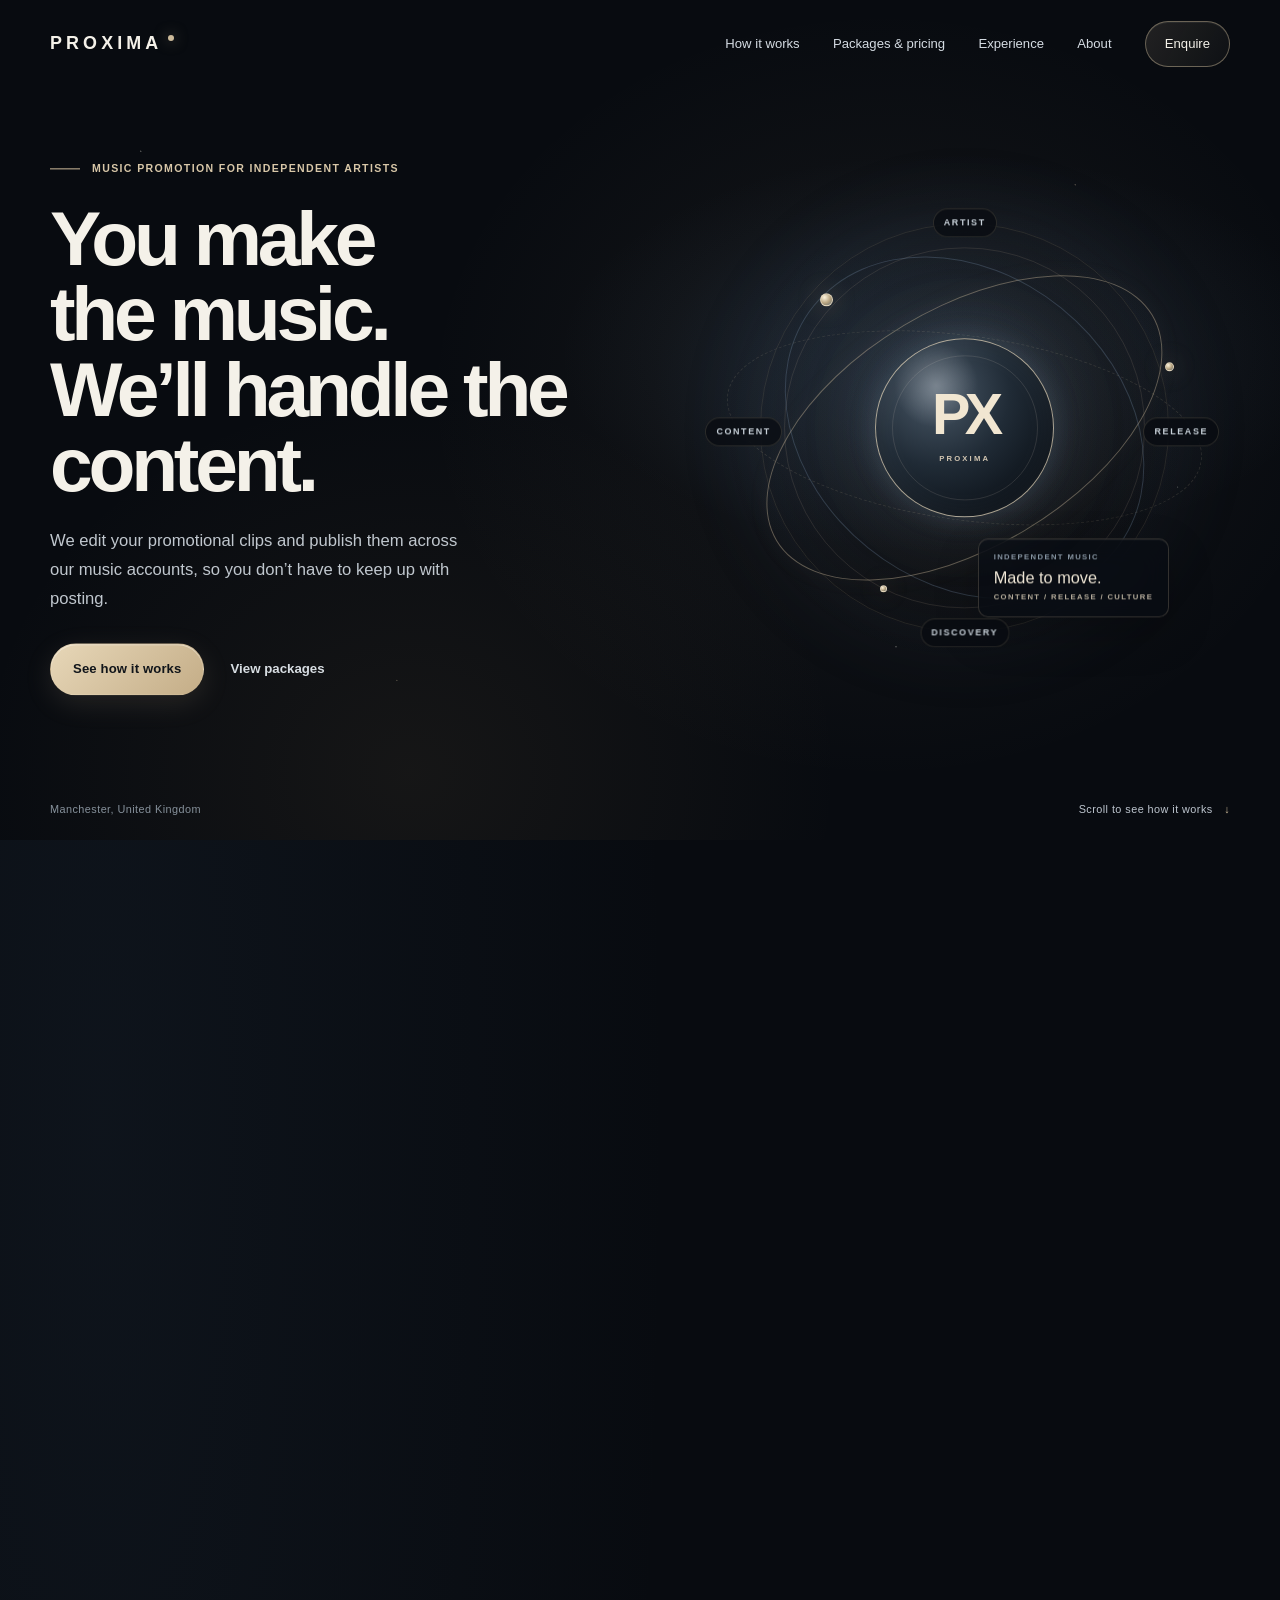
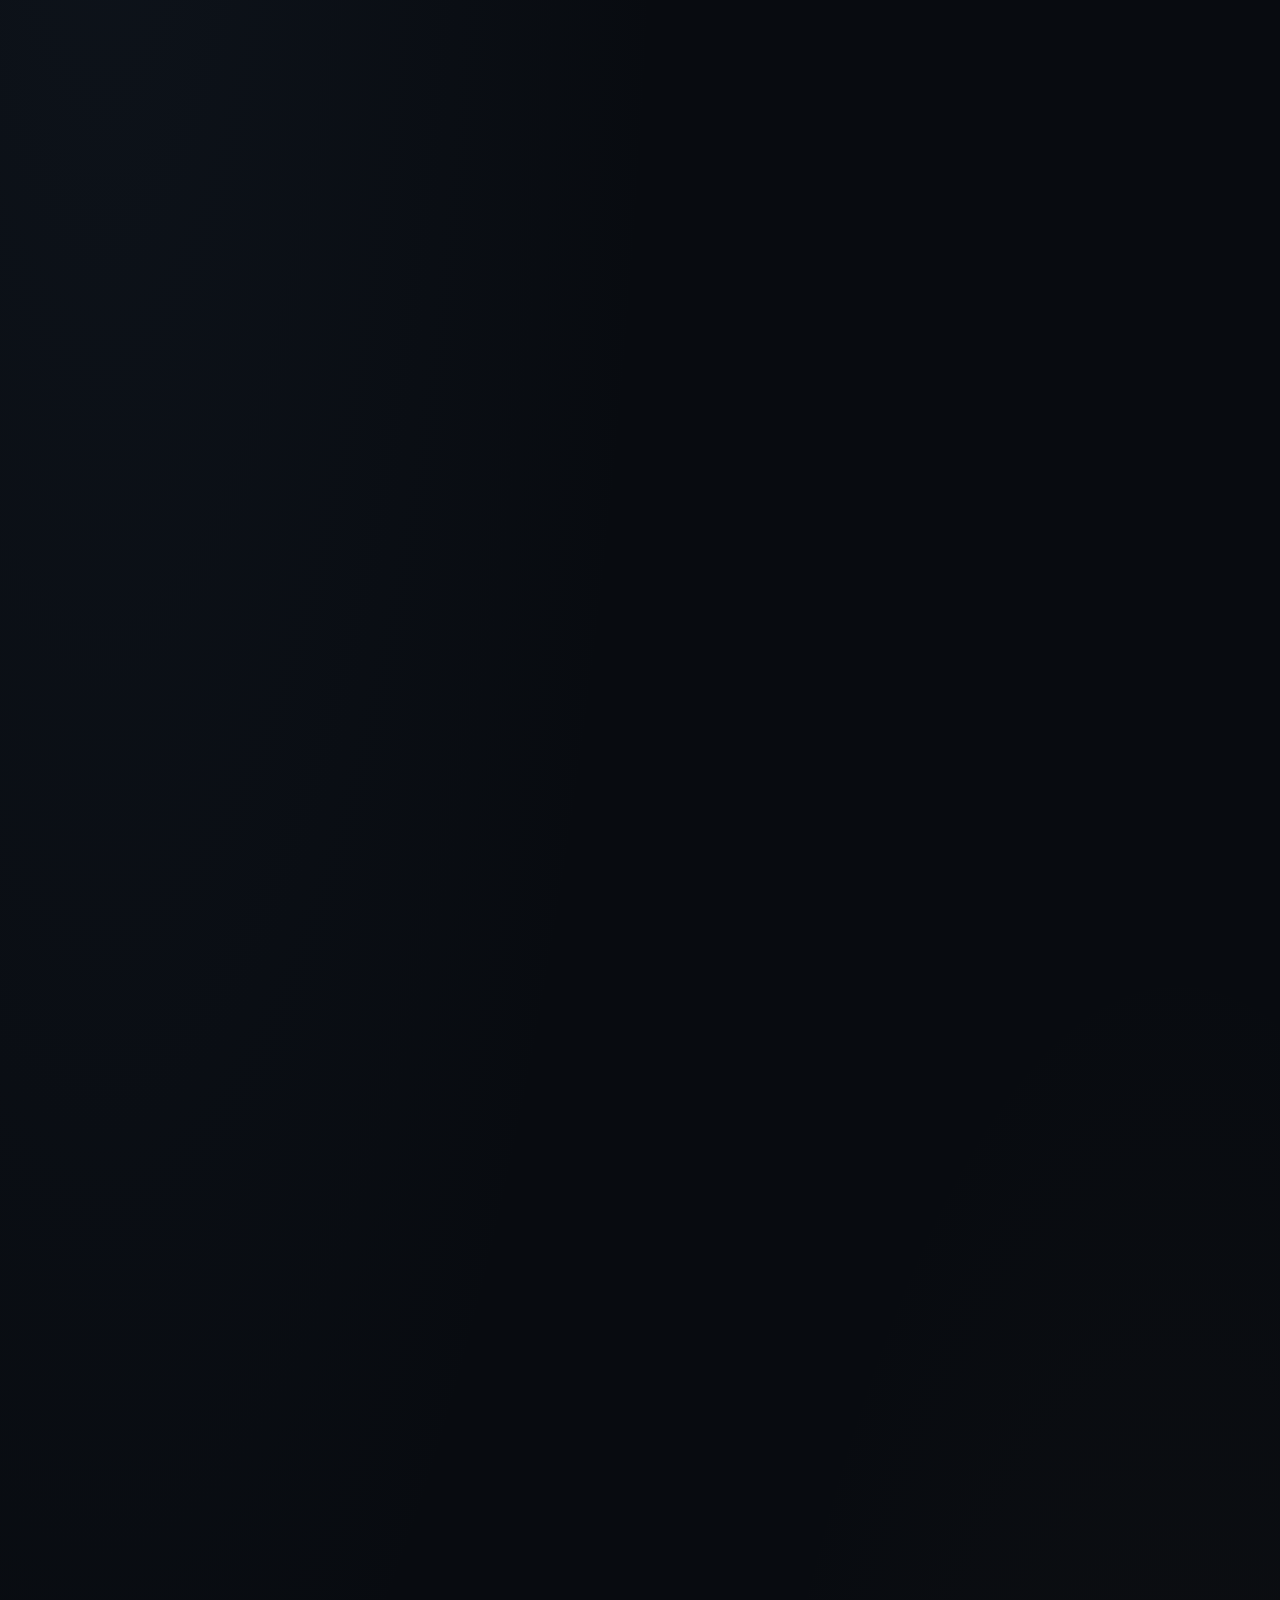
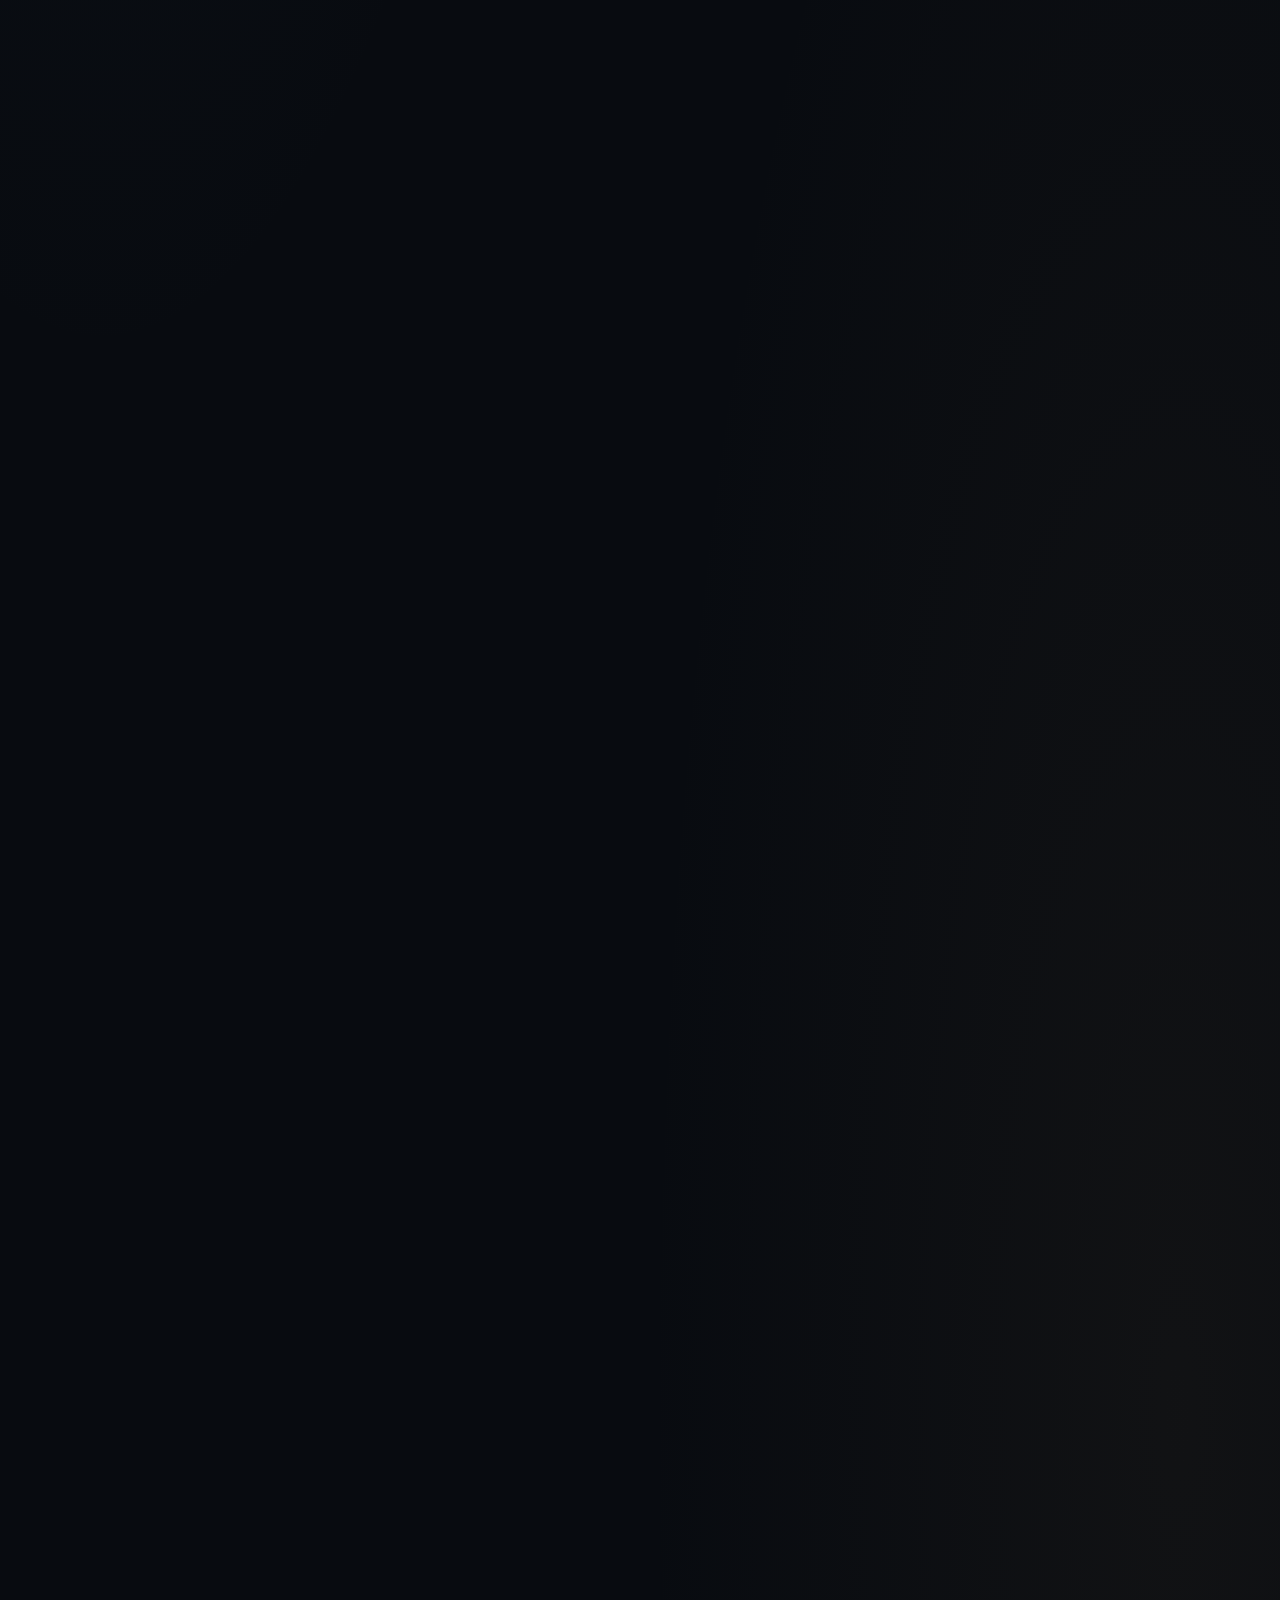
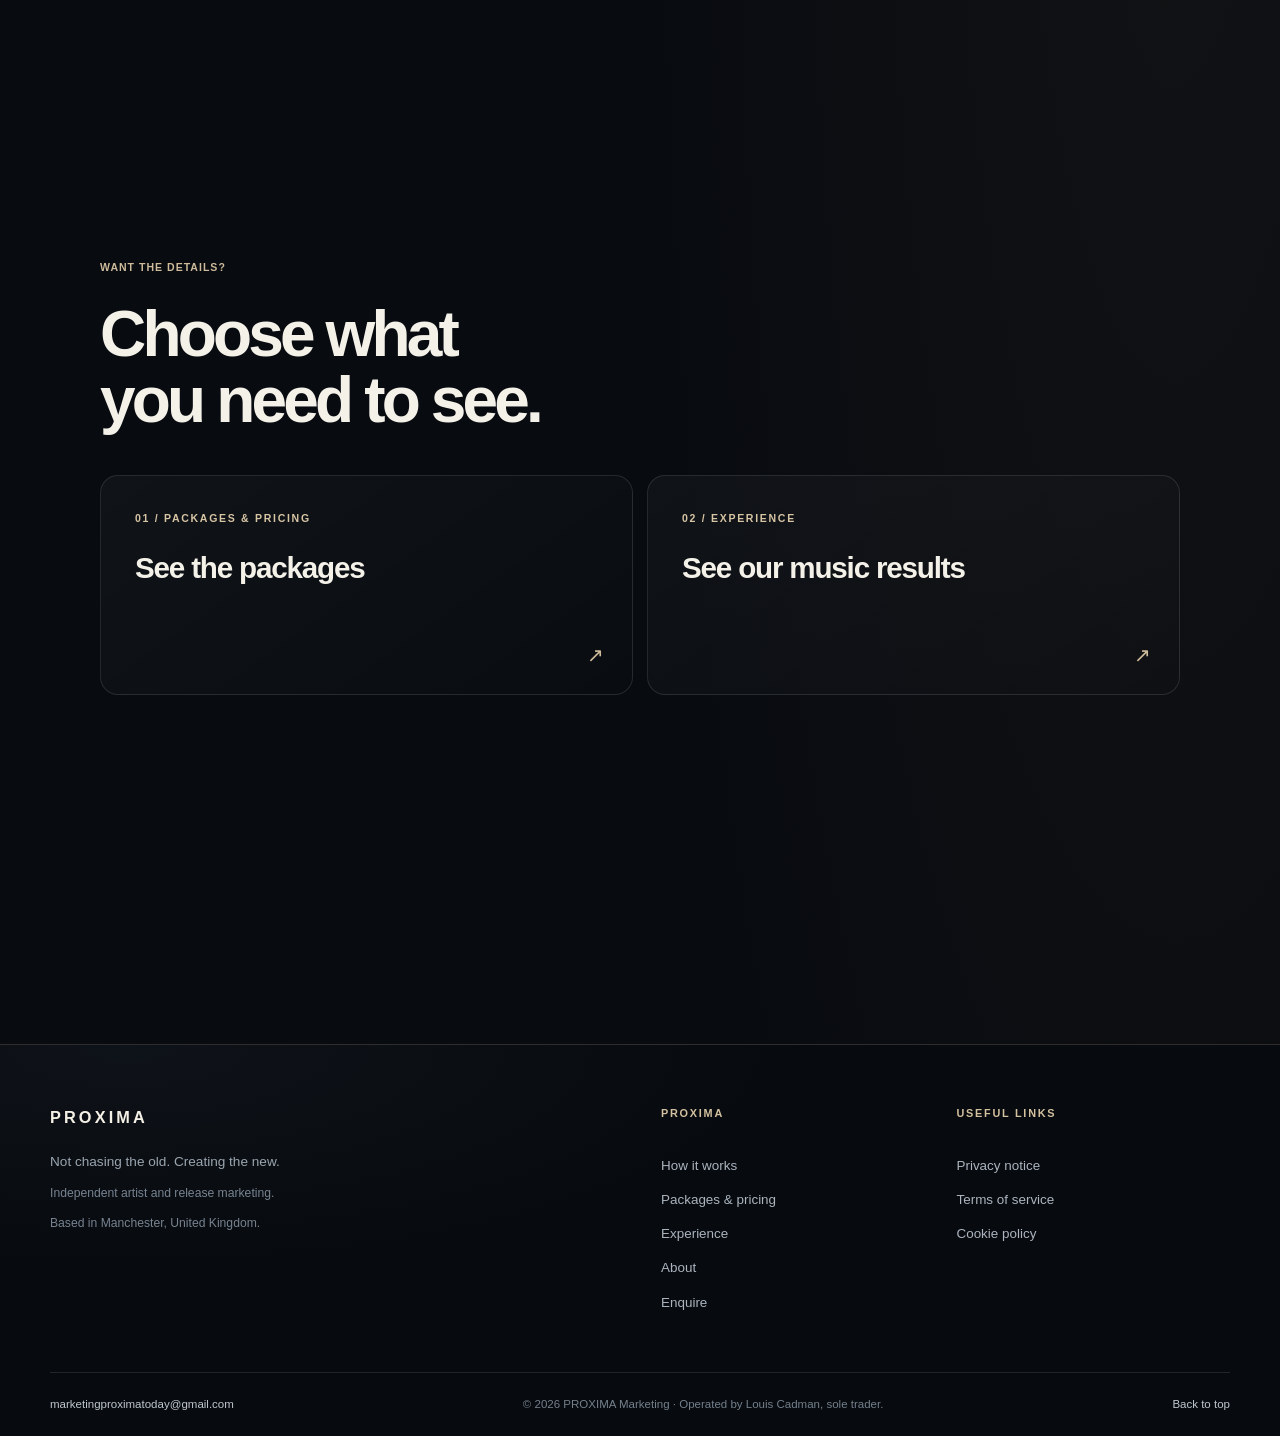
==== commit 391fb92a: "Remove external display fonts and use standard site typography" ====
--- a/index.html
+++ b/index.html
@@ -10,12 +10,9 @@
   <meta property="og:description" content="Hands-on music promotion for independent artists. PROXIMA edits clips, creates release content and publishes through dedicated music accounts.">
   <meta property="og:url" content="https://proximamarketing.github.io/Proxima/">
   <title>PROXIMA — Independent Music Marketing</title>
-  <link rel="preconnect" href="https://fonts.googleapis.com">
-  <link rel="preconnect" href="https://fonts.gstatic.com" crossorigin>
-  <link href="https://fonts.googleapis.com/css2?family=DM+Sans:wght@400;500;600;700&family=Instrument+Sans:wght@400;500;600;700&family=Newsreader:ital,opsz,wght@0,6..72,400..600;1,6..72,400..600&display=swap" rel="stylesheet">
-  <link rel="stylesheet" href="style.css?v=20261109-copy-type-refresh-01">
-  <link rel="stylesheet" href="site-pages.css?v=20261109-copy-type-refresh-01">
-  <script src="script.js?v=20261109-copy-type-refresh-01" defer></script>
+  <link rel="stylesheet" href="style.css?v=20261109-standard-font-refresh-01">
+  <link rel="stylesheet" href="site-pages.css?v=20261109-standard-font-refresh-01">
+  <script src="script.js?v=20261109-copy-type-refresh-02" defer></script>
 </head>
 <body>
   <a class="skip-link" href="#main">Skip to content</a>
--- a/style.css
+++ b/style.css
@@ -15,7 +15,7 @@
 }
 * { box-sizing: border-box; }
 html { width: 100%; max-width: 100%; overflow-x: clip; scroll-behavior: smooth; scroll-padding-top: 100px; }
-body { margin: 0; background: var(--bg); color: var(--text); font-family: "DM Sans", sans-serif; line-height: 1.65; -webkit-font-smoothing: antialiased; width: 100%; max-width: 100%; overflow-x: clip; }
+body { margin: 0; background: var(--bg); color: var(--text); font-family: Arial, Helvetica, sans-sans-serif; line-height: 1.65; -webkit-font-smoothing: antialiased; width: 100%; max-width: 100%; overflow-x: clip; }
 body.menu-open { overflow: hidden; }
 a { color: inherit; text-decoration: none; }
 button, input, textarea { font: inherit; }
@@ -37,7 +37,7 @@
 .navbar .wordmark { font-size: 1.28rem; letter-spacing: .22em; }
 .nav-links { gap: clamp(20px, 3vw, 42px); }
 .nav-links .nav-cta { padding: 12px 18px; border-color: rgba(216,198,165,.48); background: linear-gradient(135deg, rgba(216,198,165,.09), rgba(216,198,165,.015)); }
-.wordmark { display: inline-flex; align-items: flex-start; gap: 5px; font: 800 1.16rem/1 "Manrope", sans-serif; letter-spacing: .19em; white-space: nowrap; }
+.wordmark { display: inline-flex; align-items: flex-start; gap: 5px; font: 800 1.16rem/1 Arial, sans-sans-serif; letter-spacing: .19em; white-space: nowrap; }
 .wordmark-mark { color: var(--accent); font-size: .65rem; transform: translateY(-5px); }
 .nav-links { display: flex; align-items: center; gap: clamp(18px, 3vw, 40px); font-size: .88rem; color: #d1ccc2; }
 .nav-links a { transition: color .2s ease; }
@@ -55,9 +55,9 @@
 .hero-copy { max-width: 650px; }
 .eyebrow { display: flex; align-items: center; gap: 12px; color: var(--accent); font-size: .71rem; font-weight: 700; text-transform: uppercase; letter-spacing: .18em; margin-bottom: 26px; }
 .eyebrow-line { width: 30px; height: 1px; background: var(--accent); }
-h1, h2, h3 { font-family: "Manrope", sans-serif; }
+h1, h2, h3 { font-family: Arial, Helvetica, sans-sans-serif; }
 h1 { font-size: clamp(3.25rem, 6.5vw, 6.55rem); line-height: .99; letter-spacing: -.075em; font-weight: 600; margin-bottom: 28px; }
-.serif-accent { font-family: Georgia, "Times New Roman", serif; font-weight: 400; font-style: italic; letter-spacing: -.065em; color: var(--accent); }
+.sans-serif-accent { font-family: Arial, Helvetica, sans-sans-serif; font-weight: 400; font-style: normal; letter-spacing: -.065em; color: var(--accent); }
 .hero-lede { max-width: 555px; font-size: clamp(1.02rem, 1.3vw, 1.18rem); line-height: 1.85; margin-bottom: 34px; }
 .hero-actions { display: flex; align-items: center; flex-wrap: wrap; gap: 24px; }
 .button { min-height: 52px; display: inline-flex; align-items: center; justify-content: center; gap: 28px; padding: 15px 21px; border: 1px solid transparent; border-radius: 2px; font-size: .9rem; font-weight: 700; cursor: pointer; transition: transform .25s var(--ease), background .25s ease, border-color .25s ease, color .25s ease; }
@@ -82,7 +82,7 @@
 .orbit-three { inset: 20%; border-style: dashed; border-color: rgba(216,198,165,.17); }
 .orbit-core { position: relative; z-index: 1; width: 43%; aspect-ratio: 1; border-radius: 50%; border: 1px solid rgba(216,198,165,.5); background: radial-gradient(circle at 35% 30%, #232019, #0b0b0a 68%); display: flex; flex-direction: column; align-items: center; justify-content: center; box-shadow: 0 0 75px rgba(216,198,165,.07), inset 0 0 35px rgba(216,198,165,.05); }
 .core-star { font-size: 1.1rem; color: var(--accent); margin-bottom: 10px; }
-.core-name { font: 800 clamp(.9rem,1.6vw,1.2rem)/1 "Manrope", sans-serif; letter-spacing: .18em; }
+.core-name { font: 800 clamp(.9rem,1.6vw,1.2rem)/1 Arial, sans-sans-serif; letter-spacing: .18em; }
 .core-caption { margin-top: 11px; font-size: .48rem; letter-spacing: .32em; color: var(--muted); }
 .orbit-label { position: absolute; z-index: 2; color: var(--accent); font-size: .59rem; letter-spacing: .19em; font-weight: 600; background: var(--bg); padding: 4px 8px; }
 .orbit-label-top { top: 3%; left: 50%; transform: translateX(-50%); }
@@ -134,7 +134,7 @@
 .process { background: #0b0b0a; }
 .process-steps { display: grid; grid-template-columns: repeat(4,minmax(0,1fr)); gap: 25px; }
 .process-step { position: relative; }
-.step-number { font: 500 2rem/1 "Manrope", sans-serif; color: var(--accent); letter-spacing: -.06em; }
+.step-number { font: 500 2rem/1 Arial, sans-sans-serif; color: var(--accent); letter-spacing: -.06em; }
 .step-line { height: 1px; background: var(--line-accent); position: relative; margin: 25px 0 28px; }
 .step-line::before { content: ""; position: absolute; top: -3px; left: 0; width: 7px; height: 7px; border-radius: 50%; background: var(--accent); }
 .process-step h3 { font-size: 1.18rem; margin-bottom: 12px; }
@@ -145,9 +145,9 @@
 .faq-intro > p:not(.eyebrow) { max-width: 330px; font-size: .95rem; line-height: 1.85; }
 .faq-list { border-top: 1px solid var(--line-accent); }
 .faq-list details { border-bottom: 1px solid var(--line); }
-.faq-list summary { position: relative; list-style: none; cursor: pointer; padding: 22px 35px 22px 0; font: 600 .98rem/1.55 "Manrope", sans-serif; }
+.faq-list summary { position: relative; list-style: none; cursor: pointer; padding: 22px 35px 22px 0; font: 600 .98rem/1.55 Arial, sans-sans-serif; }
 .faq-list summary::-webkit-details-marker { display: none; }
-.faq-list summary::after { content: "+"; position: absolute; right: 3px; top: 19px; color: var(--accent); font: 400 1.35rem/1 "DM Sans", sans-serif; transition: transform .2s ease; }
+.faq-list summary::after { content: "+"; position: absolute; right: 3px; top: 19px; color: var(--accent); font: 400 1.35rem/1 Arial, sans-sans-serif; transition: transform .2s ease; }
 .faq-list details[open] summary::after { content: "−"; }
 .faq-list details p { margin: -2px 25px 22px 0; font-size: .89rem; line-height: 1.85; }
 .application-section { position: relative; overflow: hidden; background: #0a0a09; }
@@ -481,7 +481,7 @@
 .solar-briefing::before { content:""; display:block; width:38px; height:2px; margin:0 0 18px; background:linear-gradient(90deg,var(--accent),rgba(216,198,165,0)); }
 .solar-briefing-index { display:flex; align-items:center; gap:12px; margin:0 0 18px; color:var(--accent); font-size:.68rem; font-weight:600; letter-spacing:.2em; line-height:1.5; }
 .solar-briefing-index::after { content:""; display:block; width:42px; height:1px; background:linear-gradient(90deg,rgba(216,198,165,.8),rgba(216,198,165,0)); }
-.solar-briefing h2 { max-width:16ch; margin:0 0 18px; font:500 clamp(2.2rem,3.7vw,3.8rem)/1.05 "Manrope",sans-serif; letter-spacing:-.055em; text-wrap:balance; overflow-wrap:normal; }
+.solar-briefing h2 { max-width:16ch; margin:0 0 18px; font:500 clamp(2.2rem,3.7vw,3.8rem)/1.05 Arial,sans-sans-serif; letter-spacing:-.055em; text-wrap:balance; overflow-wrap:normal; }
 .solar-briefing-copy { max-width:48ch; margin:0 0 24px; color:rgba(245,242,235,.88); font-size:clamp(1.04rem,1.3vw,1.22rem); line-height:1.75; text-wrap:pretty; }
 .solar-briefing-meta { margin:0 0 22px; padding-top:14px; border-top:1px solid rgba(216,198,165,.16); color:var(--subtle); font-size:.64rem; line-height:1.6; letter-spacing:.1em; text-transform:uppercase; text-wrap:balance; }
 .solar-briefing-link { display:inline-flex; align-items:center; line-height:1.55; padding:10px 0 5px; border-bottom:1px solid rgba(216,198,165,.5); text-decoration:none; transition:color .2s ease,border-color .2s ease; }
@@ -695,8 +695,8 @@
   cursor:pointer;
 }
 .mission-stage summary::-webkit-details-marker { display:none; }
-.mission-number { color:var(--accent); font:500 1.25rem/1 "Manrope",sans-serif; letter-spacing:-.04em; }
-.mission-title { font:600 clamp(1rem,1.7vw,1.2rem)/1.45 "Manrope",sans-serif; letter-spacing:-.025em; }
+.mission-number { color:var(--accent); font:500 1.25rem/1 Arial,sans-sans-serif; letter-spacing:-.04em; }
+.mission-title { font:600 clamp(1rem,1.7vw,1.2rem)/1.45 Arial,sans-sans-serif; letter-spacing:-.025em; }
 .mission-plus {
   position:relative;
   justify-self:end;
@@ -814,7 +814,7 @@
   background:radial-gradient(circle at 34% 28%,#3a3327,#141311 66%,#090909);
   box-shadow:0 0 70px rgba(216,198,165,.09),inset 0 0 28px rgba(216,198,165,.06);
 }
-.founder-art-core span { color:var(--accent-bright); font:500 clamp(2rem,4vw,3.1rem)/1 "Manrope",sans-serif; letter-spacing:-.09em; }
+.founder-art-core span { color:var(--accent-bright); font:500 clamp(2rem,4vw,3.1rem)/1 Arial,sans-sans-serif; letter-spacing:-.09em; }
 .founder-art-caption {
   position:absolute;
   z-index:2;
@@ -836,7 +836,7 @@
 .founder-project-name {
   margin:0 0 16px;
   color:var(--accent);
-  font:500 .87rem/1.5 "Manrope",sans-serif;
+  font:500 .87rem/1.5 Arial,sans-sans-serif;
   letter-spacing:.09em;
   text-transform:uppercase;
 }
@@ -852,7 +852,7 @@
 }
 .founder-statline strong {
   color:var(--accent-bright);
-  font:600 clamp(1.75rem,3.4vw,2.55rem)/1 "Manrope",sans-serif;
+  font:600 clamp(1.75rem,3.4vw,2.55rem)/1 Arial,sans-sans-serif;
   letter-spacing:-.065em;
   font-variant-numeric:tabular-nums;
 }
@@ -973,7 +973,7 @@
 .pricing-card h3 {
   margin:0 0 8px;
   color:var(--text, #f1eee7);
-  font:600 1.25rem/1.25 "Manrope",sans-serif;
+  font:600 1.25rem/1.25 Arial,sans-sans-serif;
 }
 .pricing-for {
   min-height:48px;
@@ -987,14 +987,14 @@
   padding-bottom:19px;
   border-bottom:1px solid var(--line);
   color:var(--accent-bright);
-  font:600 clamp(1.8rem,2.6vw,2.35rem)/1 "Manrope",sans-serif;
+  font:600 clamp(1.8rem,2.6vw,2.35rem)/1 Arial,sans-sans-serif;
   letter-spacing:-.065em;
   white-space:nowrap;
 }
 .pricing-price span {
   margin-left:5px;
   color:var(--muted);
-  font:400 .68rem/1 "DM Sans",sans-serif;
+  font:400 .68rem/1 Arial,sans-sans-serif;
   letter-spacing:0;
 }
 .pricing-features {
@@ -1059,7 +1059,7 @@
 .pricing-availability h3 {
   margin:0 0 10px;
   color:#f0ece4;
-  font:600 clamp(1.25rem,2.4vw,1.8rem)/1.3 "Manrope",sans-serif;
+  font:600 clamp(1.25rem,2.4vw,1.8rem)/1.3 Arial,sans-sans-serif;
 }
 .pricing-availability p:not(.eyebrow) {
   max-width:650px;
@@ -1143,7 +1143,7 @@
 .proof-stat:first-child { padding-left:0; border-left:0; }
 .proof-number {
   color:var(--accent-bright);
-  font:600 clamp(1.7rem,3vw,2.55rem)/1 "Manrope",sans-serif;
+  font:600 clamp(1.7rem,3vw,2.55rem)/1 Arial,sans-sans-serif;
   letter-spacing:-.075em;
   font-variant-numeric:tabular-nums;
 }
@@ -1172,7 +1172,7 @@
 .legal-hero h1 {
   max-width:820px;
   margin:0 0 18px;
-  font:500 clamp(2.7rem,6vw,5rem)/1.04 "Manrope",sans-serif;
+  font:500 clamp(2.7rem,6vw,5rem)/1.04 Arial,sans-sans-serif;
   letter-spacing:-.075em;
   text-wrap:balance;
 }
@@ -1192,8 +1192,8 @@
 .legal-copy { min-width:0; max-width:790px; }
 .legal-copy section { padding:0 0 30px; margin:0 0 30px; border-bottom:1px solid var(--line); scroll-margin-top:112px; }
 .legal-copy section:last-child { margin-bottom:0; border-bottom:0; }
-.legal-copy h2 { margin:0 0 14px; color:var(--text); font:600 1.25rem/1.35 "Manrope",sans-serif; letter-spacing:-.035em; }
-.legal-copy h3 { margin:22px 0 9px; color:#e8e1d4; font:600 .98rem/1.4 "Manrope",sans-serif; }
+.legal-copy h2 { margin:0 0 14px; color:var(--text); font:600 1.25rem/1.35 Arial,sans-sans-serif; letter-spacing:-.035em; }
+.legal-copy h3 { margin:22px 0 9px; color:#e8e1d4; font:600 .98rem/1.4 Arial,sans-sans-serif; }
 .legal-copy p,.legal-copy li { color:#bcb7ae; font-size:.86rem; line-height:1.85; }
 .legal-copy p { margin:0 0 13px; }
 .legal-copy ul,.legal-copy ol { display:grid; gap:8px; margin:12px 0 18px; padding-left:22px; }
@@ -1364,7 +1364,7 @@
 .hero-side-row h2 {
   margin: 0 0 3px;
   color: var(--text);
-  font: 600 1rem/1.35 "Manrope", sans-serif;
+  font: 600 1rem/1.35 Arial, sans-sans-serif;
   letter-spacing: -.025em;
 }
 .hero-side-row p {
@@ -1524,9 +1524,9 @@
   --container:1180px;
 }
 html{background:var(--bg)}
-body{background:radial-gradient(ellipse at 8% 18%,rgba(63,91,121,.11),transparent 34%),radial-gradient(ellipse at 92% 74%,rgba(139,113,75,.07),transparent 32%),var(--bg);color:var(--text);font-family:"DM Sans",sans-serif}
-h1,h2,h3,.wordmark,.destination-title,.pricing-card h3,.founder-copy h2{font-family:"Instrument Sans","Manrope",sans-serif}
-.serif-accent{font-family:"Newsreader",Georgia,serif;font-style:italic;font-weight:400;letter-spacing:-.045em;color:var(--accent-bright)}
+body{background:radial-gradient(ellipse at 8% 18%,rgba(63,91,121,.11),transparent 34%),radial-gradient(ellipse at 92% 74%,rgba(139,113,75,.07),transparent 32%),var(--bg);color:var(--text);font-family: Arial, Helvetica, sans-sans-serif}
+h1,h2,h3,.wordmark,.destination-title,.pricing-card h3,.founder-copy h2{font-family: Arial, Helvetica, sans-sans-serif}
+.sans-serif-accent{font-family: Arial, Helvetica, sans-sans-serif;font-style: normal;font-weight:400;letter-spacing:-.045em;color:var(--accent-bright)}
 p{color:var(--muted)}
 .container{width:min(100% - 56px,var(--container))}
 ::selection{color:#071018;background:var(--accent-bright)}
@@ -1552,7 +1552,7 @@
 .hero-grid{position:absolute;z-index:2;top:49%;left:50%;right:auto;bottom:auto;display:grid;grid-template-columns:minmax(0,1.06fr) minmax(300px,.94fr);align-items:center;gap:clamp(24px,4vw,70px);width:min(calc(100% - 64px),var(--container));margin:0;padding:0;transform:translate(-50%,-47%)}
 .hero-copy{max-width:720px;position:relative;z-index:3}
 .hero-copy .eyebrow{margin-bottom:24px;color:#d8c7a8}
-.hero-copy h1{max-width:760px;margin:0 0 24px;font:600 clamp(3.35rem,6vw,6.25rem)/.98 "Instrument Sans",sans-serif;letter-spacing:-.075em;text-wrap:balance}
+.hero-copy h1{max-width:760px;margin:0 0 24px;font:600 clamp(3.35rem,6vw,6.25rem)/.98 Arial,sans-sans-serif;letter-spacing:-.075em;text-wrap:balance}
 .hero-lede{max-width:45ch;margin:0 0 30px;color:#c0c7ce;font-size:clamp(1rem,1.3vw,1.14rem);line-height:1.75}
 .hero-actions{gap:14px 26px}
 .hero-actions .text-link{color:#d7dde2;font-size:.83rem}
@@ -1567,7 +1567,7 @@
 .hero-art-orbit-three{width:96%;height:37%;transform:rotate(8deg);border-style:dashed;border-color:rgba(205,187,155,.14)}
 .hero-art-core{position:relative;z-index:2;width:36%;aspect-ratio:1;display:flex;flex-direction:column;align-items:center;justify-content:center;border:1px solid rgba(234,220,193,.7);border-radius:50%;background:radial-gradient(circle at 34% 26%,rgba(255,255,255,.27),transparent 24%),radial-gradient(circle at 34% 30%,#4a5968 0,#202b36 43%,#0d131a 76%);box-shadow:0 0 28px rgba(145,170,193,.17),0 0 90px rgba(145,170,193,.1),inset 0 0 36px rgba(255,255,255,.055)}
 .hero-art-core::after{content:"";position:absolute;inset:9%;border:1px solid rgba(241,230,210,.12);border-radius:50%}
-.hero-art-core-mark{color:#f1e6d1;font:600 clamp(2.2rem,4.5vw,3.6rem)/.9 "Instrument Sans",sans-serif;letter-spacing:-.1em}
+.hero-art-core-mark{color:#f1e6d1;font:600 clamp(2.2rem,4.5vw,3.6rem)/.9 Arial,sans-sans-serif;letter-spacing:-.1em}
 .hero-art-core-name{margin-top:12px;color:#d1c5b1;font-size:.48rem;font-weight:700;letter-spacing:.28em}
 .hero-art-node{position:absolute;z-index:3;width:13px;height:13px;border:1px solid rgba(239,226,201,.76);border-radius:50%;background:radial-gradient(circle at 32% 27%,#fff6df,#b5a17d 53%,#5c6871);box-shadow:0 0 23px rgba(205,187,155,.38)}
 .hero-art-node-one{top:23%;left:21%}.hero-art-node-two{top:37%;right:8%;width:9px;height:9px}.hero-art-node-three{bottom:17%;left:33%;width:7px;height:7px}
@@ -1575,25 +1575,25 @@
 .hero-art-label-top{top:6%;left:50%;transform:translateX(-50%)}.hero-art-label-right{top:48%;right:-1%}.hero-art-label-bottom{bottom:6%;left:50%;transform:translateX(-50%)}.hero-art-label-left{top:48%;left:-2%}
 .hero-art-caption{position:absolute;right:9%;bottom:12%;display:flex;flex-direction:column;gap:4px;padding:12px 15px;border:1px solid rgba(205,187,155,.21);border-radius:10px;background:rgba(9,13,19,.74);box-shadow:0 16px 44px rgba(0,0,0,.22),inset 0 1px 0 rgba(255,255,255,.05);backdrop-filter:blur(14px)}
 .hero-art-caption span{color:#8997a4;font-size:.48rem;font-weight:700;letter-spacing:.18em}
-.hero-art-caption strong{color:#f0e7d7;font:500 1.02rem "Newsreader",serif;font-style:italic}
+.hero-art-caption strong{color:#f0e7d7;font:500 1.02rem Arial,sans-serif;font-style: normal;}
 .hero-art-caption span:last-child{color:#b6ad9c}
 .intro{background:radial-gradient(ellipse at 78% 12%,rgba(96,128,160,.08),transparent 38%),linear-gradient(180deg,#0b1016,#0b0f14)}
-.intro h2,.section-heading h2,.fit h2,.faq h2,.application-copy h2{font-family:"Instrument Sans",sans-serif;font-weight:500;letter-spacing:-.07em}
+.intro h2,.section-heading h2,.fit h2,.faq h2,.application-copy h2{font-family: Arial, Helvetica, sans-sans-serif;font-weight:500;letter-spacing:-.07em}
 .intro-copy p{color:#aeb8c2;line-height:1.9}
 .services{background:linear-gradient(180deg,#090d12,#0b1016)}
 .service-grid{gap:10px;border:0}
 .service-card{min-height:260px;padding:30px;border:1px solid rgba(206,220,232,.1);border-radius:18px;background:linear-gradient(145deg,rgba(255,255,255,.045),rgba(255,255,255,.012));box-shadow:0 22px 58px rgba(0,0,0,.11)}
 .service-card::after{height:1px;background:linear-gradient(90deg,transparent,var(--accent),transparent)}
 .service-symbol{color:var(--accent)}
-.service-card h3{font:600 1.18rem "Instrument Sans",sans-serif}
+.service-card h3{font:600 1.18rem Arial,sans-sans-serif}
 .service-card p{color:#aab5bf}
 .process{background:linear-gradient(180deg,#0b0f14,#090d12)}
-.step-number{color:#d3c2a4;font-family:"Instrument Sans",sans-serif}
+.step-number{color:#d3c2a4;font-family: Arial, Helvetica, sans-sans-serif}
 .step-line{background:linear-gradient(90deg,rgba(205,187,155,.52),rgba(205,187,155,.06))}
 .destination-section{background:radial-gradient(ellipse at 85% 30%,rgba(104,136,170,.1),transparent 33%),linear-gradient(180deg,#090d12,#070a0e)}
 .destination-card{min-height:205px;padding:clamp(26px,3.3vw,38px);border-color:rgba(205,187,155,.16);border-radius:18px;background:linear-gradient(145deg,rgba(255,255,255,.045),rgba(255,255,255,.012))}
 .destination-card:hover{border-color:rgba(205,187,155,.48);background:linear-gradient(145deg,rgba(205,187,155,.09),rgba(255,255,255,.018))}
-.destination-title{font-family:"Instrument Sans",sans-serif}
+.destination-title{font-family: Arial, Helvetica, sans-sans-serif}
 .site-footer{background:radial-gradient(ellipse at 10% 0%,rgba(98,127,157,.08),transparent 40%),#070a0e;border-top-color:rgba(205,187,155,.2)}
 .footer-wordmark{color:#f5f0e6}.footer-brand p{color:#9aa5af}.footer-label{color:#d3c1a0}.footer-bottom{color:#74808c}.footer-bottom a{color:#bec7ce}
 .application-section{background:radial-gradient(ellipse at 10% 10%,rgba(104,136,170,.11),transparent 36%),linear-gradient(145deg,#0b1016,#090d12)}
@@ -1605,10 +1605,10 @@
 .response-time{color:#aeb8c2}.response-time strong{color:#f2eadb}
 .founder-art{border-color:rgba(205,187,155,.28);border-radius:20px;background:radial-gradient(ellipse at 50% 46%,rgba(120,151,180,.16),transparent 48%),radial-gradient(ellipse at 50% 65%,rgba(205,187,155,.09),transparent 62%),#0a1017;box-shadow:0 28px 80px rgba(0,0,0,.18),inset 0 1px 0 rgba(255,255,255,.05)}
 .founder-art-core{border-color:rgba(234,220,193,.7);background:radial-gradient(circle at 34% 28%,#4a5968,#18212b 68%,#0a1017)}
-.founder-art-core span{font-family:"Instrument Sans",sans-serif}.founder-project-name{color:#d4c19e}
-.founder-statline strong{color:#eee0c2;font-family:"Instrument Sans",sans-serif}
+.founder-art-core span{font-family: Arial, Helvetica, sans-sans-serif}.founder-project-name{color:#d4c19e}
+.founder-statline strong{color:#eee0c2;font-family: Arial, Helvetica, sans-sans-serif}
 .faq{background:linear-gradient(180deg,#0b1016,#080b10)}
-.faq-list{border-top-color:rgba(205,187,155,.3)}.faq-list details{border-bottom-color:rgba(218,229,238,.1)}.faq-list summary{font-family:"Instrument Sans",sans-serif}
+.faq-list{border-top-color:rgba(205,187,155,.3)}.faq-list details{border-bottom-color:rgba(218,229,238,.1)}.faq-list summary{font-family: Arial, Helvetica, sans-sans-serif}
 @media(max-width:1000px) and (min-width:761px){.hero-grid{grid-template-columns:minmax(0,1.02fr) minmax(260px,.8fr);width:min(calc(100% - 52px),var(--container));gap:24px}.hero-copy h1{font-size:clamp(3rem,5.3vw,4.5rem)}}
 @media(max-width:760px){
  .container{width:calc(100% - 40px)}
@@ -1713,7 +1713,7 @@
 
 /* Clearer, more natural typography and shorter labels. */
 .eyebrow{font-size:.66rem;font-weight:600;letter-spacing:.095em}
-h1,h2,h3{font-family:"Instrument Sans","DM Sans",sans-serif;font-weight:600;letter-spacing:-.045em}
-.serif-accent{font-family:"Newsreader",Georgia,serif;font-style:italic;font-weight:400;letter-spacing:-.035em}
-.hero-copy h1{font-family:"Instrument Sans","DM Sans",sans-serif;letter-spacing:-.055em;font-weight:600}
+h1,h2,h3{font-family: Arial, Helvetica, sans-sans-serif;font-weight:600;letter-spacing:-.045em}
+.sans-serif-accent{font-family: Arial, Helvetica, sans-sans-serif;font-style: normal;font-weight:400;letter-spacing:-.035em}
+.hero-copy h1{font-family: Arial, Helvetica, sans-sans-serif;letter-spacing:-.055em;font-weight:600}
 .nav-links{letter-spacing:0}
--- a/site-pages.css
+++ b/site-pages.css
@@ -17,28 +17,28 @@
 }
 .destination-card:hover { border-color: var(--line-accent); transform: translateY(-3px); background: rgba(216,198,165,.045); }
 .destination-index,.format-number { color: var(--accent); font-size: .66rem; font-weight: 700; letter-spacing: .16em; }
-.destination-title { margin: 24px 0 8px; font: 700 clamp(1.35rem,2.4vw,1.85rem)/1.15 "Manrope",sans-serif; letter-spacing: -.04em; }
+.destination-title { margin: 24px 0 8px; font: 700 clamp(1.35rem,2.4vw,1.85rem)/1.15 Arial,sans-sans-serif; letter-spacing: -.04em; }
 .destination-copy { max-width: 38ch; padding-right: 32px; color: var(--muted); font-size: .9rem; line-height: 1.7; }
 .destination-arrow { position: absolute; right: 28px; bottom: 22px; color: var(--accent); font-size: 1.25rem; }
 .subpage-body { min-height: 100vh; background: var(--bg); }
 .subpage-main { min-height: 70vh; padding-top: 88px; }
 .page-intro { padding-top: clamp(64px,9vw,112px); padding-bottom: clamp(42px,6vw,76px); }
-.page-intro h1 { max-width: 850px; margin: 0 0 20px; font: 700 clamp(2.8rem,7vw,5.7rem)/.98 "Manrope",sans-serif; letter-spacing: -.07em; text-wrap: balance; }
+.page-intro h1 { max-width: 850px; margin: 0 0 20px; font: 700 clamp(2.8rem,7vw,5.7rem)/.98 Arial,sans-sans-serif; letter-spacing: -.07em; text-wrap: balance; }
 .page-intro > p:last-child { max-width: 58ch; margin: 0; color: var(--muted); font-size: clamp(.98rem,1.3vw,1.1rem); line-height: 1.8; }
 .page-section { padding: clamp(56px,8vw,104px) 0; border-top: 1px solid var(--line); }
 .page-section-muted { background: #0d0d0e; }
 .page-section-heading { max-width: 680px; margin-bottom: 36px; }
-.page-section-heading h2 { margin: 0 0 14px; font: 700 clamp(2rem,4vw,3.5rem)/1.06 "Manrope",sans-serif; letter-spacing: -.06em; }
+.page-section-heading h2 { margin: 0 0 14px; font: 700 clamp(2rem,4vw,3.5rem)/1.06 Arial,sans-sans-serif; letter-spacing: -.06em; }
 .page-section-heading > p:last-child { max-width: 58ch; color: var(--muted); line-height: 1.75; }
 .format-grid { display: grid; grid-template-columns: repeat(4,minmax(0,1fr)); gap: 12px; }
 .format-card { min-height: 210px; padding: 24px 20px; border: 1px solid var(--line); background: rgba(255,255,255,.018); }
-.format-card h3 { margin: 36px 0 9px; font: 650 1.08rem/1.25 "Manrope",sans-serif; }
+.format-card h3 { margin: 36px 0 9px; font: 650 1.08rem/1.25 Arial,sans-sans-serif; }
 .format-card p,.journey-steps p { margin: 0; color: var(--muted); font-size: .86rem; line-height: 1.7; }
 .page-footnote { margin: 22px 0 0; color: var(--subtle); font-size: .78rem; line-height: 1.7; }
 .journey-steps { display: grid; gap: 0; max-width: 900px; }
 .journey-steps article { display: grid; grid-template-columns: 64px 1fr; gap: 18px; padding: 22px 0; border-top: 1px solid var(--line); }
 .journey-steps article > span { color: var(--accent); font-size: .75rem; letter-spacing: .12em; }
-.journey-steps h3 { margin: 0 0 7px; font: 650 1.12rem/1.3 "Manrope",sans-serif; }
+.journey-steps h3 { margin: 0 0 7px; font: 650 1.12rem/1.3 Arial,sans-sans-serif; }
 .journey-steps p { max-width: 65ch; }
 .page-bottom-note { padding: 0 0 72px; }
 .page-bottom-note .inline-link { color: var(--accent); }
@@ -56,18 +56,18 @@
 .clip-art-three { background: radial-gradient(ellipse at 74% 24%,rgba(146,113,97,.32),transparent 44%),#151110; }
 .clip-art-four { background: radial-gradient(ellipse at 75% 23%,rgba(110,105,131,.27),transparent 45%),#111014; }
 .clip-art > span { color: var(--accent); font-size: .62rem; letter-spacing: .16em; font-weight: 700; }
-.clip-art strong { max-width: 9ch; font: 750 clamp(2rem,4vw,3.3rem)/.98 "Manrope",sans-serif; letter-spacing: -.07em; }
+.clip-art strong { max-width: 9ch; font: 750 clamp(2rem,4vw,3.3rem)/.98 Arial,sans-sans-serif; letter-spacing: -.07em; }
 .clip-art small { color: rgba(242,238,229,.72); font-size: .78rem; }
 .clip-card-copy { padding: 20px 22px 24px; }
-.clip-card-copy h2 { margin: 0 0 8px; font: 650 1.12rem/1.3 "Manrope",sans-serif; }
+.clip-card-copy h2 { margin: 0 0 8px; font: 650 1.12rem/1.3 Arial,sans-sans-serif; }
 .clip-card-copy p { margin: 0; color: var(--muted); font-size: .86rem; line-height: 1.7; }
 .metric-grid { display: grid; grid-template-columns: repeat(3,minmax(0,1fr)); gap: 14px; }
 .metric-card { min-height: 210px; padding: clamp(24px,3.5vw,40px); display: flex; flex-direction: column; justify-content: space-between; border: 1px solid var(--line); background: var(--panel); }
 .metric-card-featured { background: linear-gradient(145deg,rgba(216,198,165,.12),rgba(255,255,255,.018)); border-color: var(--line-accent); }
-.metric-value { font: 750 clamp(2.6rem,6vw,5rem)/1 "Manrope",sans-serif; letter-spacing: -.07em; }
+.metric-value { font: 750 clamp(2.6rem,6vw,5rem)/1 Arial,sans-sans-serif; letter-spacing: -.07em; }
 .metric-label { max-width: 24ch; color: var(--muted); font-size: .88rem; line-height: 1.55; }
 .views-explainer { max-width: 760px; margin-top: 54px; }
-.views-explainer h2 { margin: 0 0 12px; font: 650 1.3rem/1.3 "Manrope",sans-serif; }
+.views-explainer h2 { margin: 0 0 12px; font: 650 1.3rem/1.3 Arial,sans-sans-serif; }
 .views-explainer p { color: var(--muted); line-height: 1.8; }
 .page-cta-row { display: flex; align-items: center; flex-wrap: wrap; gap: 22px; margin-top: 34px; }
 .page-cta-row .text-link { color: var(--accent); }
@@ -110,25 +110,25 @@
 .campaign-visual::before { width:300px; height:300px; right:-90px; top:-115px; }
 .campaign-visual::after { width:210px; height:210px; right:-44px; top:-65px; }
 .campaign-visual > span { color:var(--accent); font-size:.64rem; font-weight:700; letter-spacing:.16em; }
-.campaign-visual > strong { max-width:10ch; font:750 clamp(2rem,4vw,3.25rem)/.98 "Manrope",sans-serif; letter-spacing:-.07em; }
+.campaign-visual > strong { max-width:10ch; font:750 clamp(2rem,4vw,3.25rem)/.98 Arial,sans-sans-serif; letter-spacing:-.07em; }
 .campaign-visual > small { color:rgba(242,238,229,.7); font-size:.76rem; }
 .campaign-visual-clip { background:radial-gradient(ellipse at 78% 22%,rgba(164,141,104,.38),transparent 46%),#151412; }
 .campaign-visual-intro { background:radial-gradient(ellipse at 78% 22%,rgba(102,119,126,.34),transparent 46%),#101213; }
 .campaign-visual-release { background:radial-gradient(ellipse at 78% 22%,rgba(146,113,97,.34),transparent 46%),#151110; }
 .campaign-post-copy { padding:clamp(22px,3vw,34px); align-self:center; }
 .campaign-post-label { margin:0 0 9px; color:var(--accent); font-size:.66rem; font-weight:700; letter-spacing:.16em; text-transform:uppercase; }
-.campaign-post-copy h3 { margin:0 0 14px; font:700 clamp(1.2rem,2.2vw,1.65rem)/1.18 "Manrope",sans-serif; letter-spacing:-.04em; }
+.campaign-post-copy h3 { margin:0 0 14px; font:700 clamp(1.2rem,2.2vw,1.65rem)/1.18 Arial,sans-sans-serif; letter-spacing:-.04em; }
 .campaign-post-copy p:not(.campaign-post-label) { color:var(--muted); font-size:.87rem; line-height:1.7; margin:10px 0 0; }
 .campaign-post-copy p strong { color:var(--text); font-weight:650; }
 .campaign-side-note,.portfolio-next { margin-top:18px; padding:19px 21px; border-left:2px solid var(--line-accent); background:rgba(255,255,255,.025); }
 .campaign-side-note p,.portfolio-next p { margin:0; color:var(--muted); font-size:.87rem; line-height:1.75; }
 .campaign-side-note strong,.portfolio-next strong { color:var(--text); }
 .research-allocation { margin:34px 0 18px; padding:clamp(22px,3vw,34px); border:1px solid var(--line-accent); background:linear-gradient(140deg,rgba(216,198,165,.075),rgba(255,255,255,.015)); }
-.research-allocation h3 { margin:0 0 10px; font:700 clamp(1.35rem,2.5vw,1.8rem)/1.2 "Manrope",sans-serif; }
+.research-allocation h3 { margin:0 0 10px; font:700 clamp(1.35rem,2.5vw,1.8rem)/1.2 Arial,sans-sans-serif; }
 .research-allocation > p:not(.eyebrow) { max-width:72ch; color:var(--muted); font-size:.88rem; line-height:1.75; }
 .research-allocation-grid { display:grid; grid-template-columns:repeat(2,minmax(0,1fr)); gap:12px; max-width:480px; margin:22px 0; }
 .research-allocation-grid > div { display:flex; flex-direction:column; gap:4px; padding:18px; border:1px solid var(--line); background:rgba(0,0,0,.15); }
-.research-allocation-grid strong { font:750 1.8rem/1 "Manrope",sans-serif; letter-spacing:-.05em; }
+.research-allocation-grid strong { font:750 1.8rem/1 Arial,sans-sans-serif; letter-spacing:-.05em; }
 .research-allocation-grid span { color:var(--muted); font-size:.75rem; }
 .research-allocation .research-output { margin-bottom:0; }
 .clip-meta { margin-top:12px !important; color:var(--subtle) !important; font-size:.74rem !important; }
@@ -144,17 +144,17 @@
 /* Dedicated-channel explanation and label pilot pathway. */
 .channel-routing { display:grid; grid-template-columns:repeat(2,minmax(0,1fr)); gap:14px; margin:24px 0 8px; }
 .channel-routing-heading { grid-column:1/-1; }
-.channel-routing-heading h3 { margin:0; font:700 clamp(1.45rem,2.8vw,2rem)/1.15 "Manrope",sans-serif; letter-spacing:-.045em; }
+.channel-routing-heading h3 { margin:0; font:700 clamp(1.45rem,2.8vw,2rem)/1.15 Arial,sans-sans-serif; letter-spacing:-.045em; }
 .channel-routing article { padding:24px; border:1px solid var(--line); background:var(--panel); }
 .channel-routing article > span { color:var(--accent); font-size:.64rem; font-weight:700; letter-spacing:.15em; }
-.channel-routing h4 { margin:18px 0 8px; font:650 1.1rem/1.3 "Manrope",sans-serif; }
+.channel-routing h4 { margin:18px 0 8px; font:650 1.1rem/1.3 Arial,sans-sans-serif; }
 .channel-routing article p { margin:0; color:var(--muted); font-size:.87rem; line-height:1.75; }
 .label-pilot { margin-top:28px; padding:clamp(24px,3.5vw,38px); border:1px solid var(--line); background:linear-gradient(145deg,rgba(216,198,165,.07),rgba(255,255,255,.012)); }
-.label-pilot > h3 { max-width:640px; margin:0 0 24px; font:700 clamp(1.6rem,3vw,2.35rem)/1.1 "Manrope",sans-serif; letter-spacing:-.05em; }
+.label-pilot > h3 { max-width:640px; margin:0 0 24px; font:700 clamp(1.6rem,3vw,2.35rem)/1.1 Arial,sans-sans-serif; letter-spacing:-.05em; }
 .label-pilot-grid { display:grid; grid-template-columns:repeat(4,minmax(0,1fr)); gap:12px; margin:0 0 24px; }
 .label-pilot-grid article { padding:18px; border:1px solid var(--line); background:rgba(0,0,0,.12); }
 .label-pilot-grid article > span { color:var(--accent); font-size:.7rem; letter-spacing:.12em; }
-.label-pilot-grid h4 { margin:18px 0 8px; font:650 1rem/1.3 "Manrope",sans-serif; }
+.label-pilot-grid h4 { margin:18px 0 8px; font:650 1rem/1.3 Arial,sans-sans-serif; }
 .label-pilot-grid p { margin:0; color:var(--muted); font-size:.8rem; line-height:1.7; }
 @media (max-width:900px) { .label-pilot-grid { grid-template-columns:repeat(2,minmax(0,1fr)); } }
 @media (max-width:760px) { .channel-routing { grid-template-columns:1fr; } }
@@ -165,7 +165,7 @@
 .clip-storyboard { display:grid; grid-template-columns:repeat(3,minmax(0,1fr)); gap:8px; margin:15px 0 4px; }
 .clip-storyboard > div { min-width:0; padding:13px; border:1px solid var(--line); background:rgba(255,255,255,.025); }
 .clip-storyboard span { display:block; color:var(--accent); font-size:.65rem; font-weight:700; letter-spacing:.08em; }
-.clip-storyboard strong { display:block; margin:9px 0 5px; font:700 .82rem/1.2 "Manrope",sans-serif; letter-spacing:.025em; }
+.clip-storyboard strong { display:block; margin:9px 0 5px; font:700 .82rem/1.2 Arial,sans-sans-serif; letter-spacing:.025em; }
 .clip-storyboard small { display:block; color:var(--muted); font-size:.72rem; line-height:1.55; }
 .clip-caption { padding:12px 14px; border-left:2px solid var(--line-accent); background:rgba(255,255,255,.02); }
 @media (max-width:760px) { .clip-storyboard { grid-template-columns:1fr; } }
@@ -188,7 +188,7 @@
 /* Simple release-format flip cards. */
 .release-engine-section { padding-top:clamp(44px,6vw,76px); padding-bottom:clamp(44px,6vw,76px); }
 .release-engine-heading-compact { display:block; max-width:760px; margin:0 auto 28px; }
-.release-engine-heading-compact h2 { margin:0 0 13px; font:750 clamp(2.25rem,5vw,4rem)/.98 "Manrope",sans-serif; letter-spacing:-.07em; }
+.release-engine-heading-compact h2 { margin:0 0 13px; font:750 clamp(2.25rem,5vw,4rem)/.98 Arial,sans-sans-serif; letter-spacing:-.07em; }
 .release-engine-heading-compact > div > p:last-child { max-width:64ch; margin:0; color:var(--muted); font-size:.91rem; line-height:1.7; }
 .release-flip-grid { display:grid; grid-template-columns:repeat(3,minmax(0,1fr)); gap:13px; }
 .release-flip-card { appearance:none; -webkit-appearance:none; display:block; position:relative; width:100%; min-width:0; height:190px; padding:0; border:0; border-radius:12px; color:var(--text); background:transparent; text-align:left; cursor:pointer; perspective:1000px; }
@@ -200,7 +200,7 @@
 .release-flip-front { isolation:isolate; background:linear-gradient(145deg,#1b1a18,#111 78%); }
 .release-flip-front::after { content:""; position:absolute; z-index:-1; width:180px; height:180px; right:-78px; bottom:-108px; border:1px solid rgba(184,169,143,.2); border-radius:50%; box-shadow:0 0 0 24px rgba(184,169,143,.025),0 0 0 48px rgba(184,169,143,.018); }
 .release-flip-number { color:var(--accent); font-size:.61rem; font-weight:700; letter-spacing:.16em; }
-.release-flip-front strong { max-width:13ch; font:700 clamp(1.25rem,2vw,1.65rem)/1.06 "Manrope",sans-serif; letter-spacing:-.05em; }
+.release-flip-front strong { max-width:13ch; font:700 clamp(1.25rem,2vw,1.65rem)/1.06 Arial,sans-sans-serif; letter-spacing:-.05em; }
 .release-flip-back { transform:rotateY(180deg); justify-content:center; gap:8px; border-color:rgba(184,169,143,.35); background:#1a1916; }
 .release-flip-back > span { color:var(--accent); font-size:.57rem; font-weight:700; letter-spacing:.15em; }
 .release-flip-back p { margin:0 0 5px; color:var(--text); font-size:.78rem; line-height:1.5; }
@@ -235,11 +235,11 @@
 .compact-process-steps span { color:var(--muted); font-size:.78rem; white-space:nowrap; }
 .compact-process-steps b { margin-right:7px; color:var(--accent); font-size:.66rem; letter-spacing:.08em; }
 .compact-research { display:grid; grid-template-columns:1fr auto; align-items:center; gap:8px 24px; margin-top:22px; padding:22px 24px; }
-.compact-research h3 { margin:0; font:650 1.1rem/1.2 "Manrope",sans-serif; }
+.compact-research h3 { margin:0; font:650 1.1rem/1.2 Arial,sans-sans-serif; }
 .compact-research .eyebrow { margin-bottom:7px; }
 .compact-research .research-allocation-grid { display:flex; gap:24px; }
 .compact-research .research-allocation-grid > div { display:flex; flex-direction:column; gap:2px; }
-.compact-research .research-allocation-grid strong { font:700 1.5rem/1 "Manrope",sans-serif; }
+.compact-research .research-allocation-grid strong { font:700 1.5rem/1 Arial,sans-sans-serif; }
 .compact-research .research-allocation-grid span { color:var(--muted); font-size:.7rem; }
 .compact-research > p:last-child { grid-column:1/-1; margin:4px 0 0; color:var(--muted); font-size:.78rem; line-height:1.6; }
 .package-boundaries { margin:14px 0 0; color:var(--muted); font-size:.75rem; line-height:1.6; text-align:center; }
@@ -267,12 +267,12 @@
 .results-report-section { padding-top:clamp(38px,5vw,64px); }
 .results-report-top { display:flex; align-items:flex-end; justify-content:space-between; gap:20px; margin-bottom:20px; }
 .results-report-top .eyebrow { margin:0 0 8px; }
-.results-report-top h2 { margin:0; font:700 clamp(1.5rem,3vw,2.15rem)/1.1 "Manrope",sans-serif; letter-spacing:-.045em; }
+.results-report-top h2 { margin:0; font:700 clamp(1.5rem,3vw,2.15rem)/1.1 Arial,sans-sans-serif; letter-spacing:-.045em; }
 .results-demo-label { display:inline-flex; align-items:center; padding:8px 11px; border:1px solid var(--line-accent); border-radius:99px; color:var(--accent); font-size:.63rem; font-weight:700; letter-spacing:.1em; white-space:nowrap; }
 .results-disclaimer { margin:0 0 24px; padding:14px 17px; border:1px solid var(--line); background:rgba(255,255,255,.025); color:var(--muted); font-size:.8rem; line-height:1.65; }
 .results-disclaimer strong { color:var(--text); }
 .results-tablist { display:flex; flex-wrap:wrap; gap:8px; margin-bottom:18px; border-bottom:1px solid var(--line); }
-.results-tab { appearance:none; border:0; border-bottom:2px solid transparent; padding:13px 18px 12px; margin-bottom:-1px; background:transparent; color:var(--muted); font:600 .85rem "DM Sans",sans-serif; cursor:pointer; }
+.results-tab { appearance:none; border:0; border-bottom:2px solid transparent; padding:13px 18px 12px; margin-bottom:-1px; background:transparent; color:var(--muted); font:600 .85rem Arial,sans-sans-serif; cursor:pointer; }
 .results-tab:hover,.results-tab:focus-visible { color:var(--text); outline:none; }
 .results-tab.is-active { color:var(--text); border-bottom-color:var(--accent); }
 .results-panel[hidden] { display:none !important; }
@@ -280,13 +280,13 @@
 .results-stat-card { min-width:0; min-height:148px; padding:20px; display:flex; flex-direction:column; justify-content:space-between; border:1px solid var(--line); border-radius:10px; background:var(--panel); }
 .results-stat-featured { border-color:var(--line-accent); background:linear-gradient(145deg,rgba(216,198,165,.12),rgba(255,255,255,.018)); }
 .results-stat-label { color:var(--muted); font-size:.63rem; font-weight:700; letter-spacing:.12em; }
-.results-stat-card > strong { font:750 clamp(1.8rem,3.5vw,2.65rem)/1 "Manrope",sans-serif; letter-spacing:-.065em; }
+.results-stat-card > strong { font:750 clamp(1.8rem,3.5vw,2.65rem)/1 Arial,sans-sans-serif; letter-spacing:-.065em; }
 .results-stat-card small { color:var(--subtle); font-size:.72rem; }
 .results-overview-grid { display:grid; grid-template-columns:minmax(0,1.45fr) minmax(260px,.75fr); gap:13px; margin-top:13px; }
 .results-card { min-width:0; padding:clamp(20px,2.6vw,28px); border:1px solid var(--line); border-radius:10px; background:var(--panel); }
 .results-card-heading { display:flex; align-items:flex-end; justify-content:space-between; gap:14px; margin-bottom:25px; }
 .results-card-heading .eyebrow,.results-card > .eyebrow { margin:0 0 7px; }
-.results-card h3,.results-section-heading h3 { margin:0; font:700 clamp(1.1rem,2vw,1.4rem)/1.2 "Manrope",sans-serif; letter-spacing:-.035em; }
+.results-card h3,.results-section-heading h3 { margin:0; font:700 clamp(1.1rem,2vw,1.4rem)/1.2 Arial,sans-sans-serif; letter-spacing:-.035em; }
 .results-card-total,.results-card-footnote-inline { color:var(--muted); font-size:.72rem; white-space:nowrap; }
 .results-bars { display:grid; gap:19px; }
 .results-bar-row { display:grid; grid-template-columns:58px minmax(0,1fr) 48px; align-items:center; gap:12px; }
@@ -296,7 +296,7 @@
 .results-bar-track i,.results-channel-track i { display:block; height:100%; border-radius:inherit; background:linear-gradient(90deg,rgba(216,198,165,.55),var(--accent)); }
 .results-card-footnote { margin:22px 0 0; color:var(--subtle); font-size:.72rem; line-height:1.6; }
 .results-engagement-card { display:flex; flex-direction:column; align-items:flex-start; }
-.results-engagement-number { margin:17px 0 7px; font:750 clamp(2.6rem,5vw,3.8rem)/1 "Manrope",sans-serif; letter-spacing:-.07em; }
+.results-engagement-number { margin:17px 0 7px; font:750 clamp(2.6rem,5vw,3.8rem)/1 Arial,sans-sans-serif; letter-spacing:-.07em; }
 .results-engagement-card > p:not(.eyebrow) { margin:0; color:var(--muted); font-size:.78rem; line-height:1.65; }
 .results-engagement-breakdown { width:100%; display:grid; gap:8px; margin-top:20px; padding-top:17px; border-top:1px solid var(--line); }
 .results-engagement-breakdown span { display:flex; justify-content:space-between; gap:10px; color:var(--muted); font-size:.76rem; }
@@ -317,8 +317,8 @@
 .results-gender-layout { display:flex; align-items:center; gap:clamp(20px,4vw,38px); }
 .results-donut { flex:0 0 142px; width:142px; aspect-ratio:1; display:grid; place-items:center; border-radius:50%; background:conic-gradient(var(--accent) 0 52%,#85817a 52% 96%,#393939 96% 100%); position:relative; }
 .results-donut::before { content:""; position:absolute; inset:17px; border-radius:50%; background:#111110; }
-.results-donut > span { position:relative; z-index:1; display:flex; flex-direction:column; align-items:center; font:700 1.1rem "Manrope",sans-serif; }
-.results-donut small { margin-top:2px; color:var(--muted); font:400 .65rem "DM Sans",sans-serif; }
+.results-donut > span { position:relative; z-index:1; display:flex; flex-direction:column; align-items:center; font:700 1.1rem Arial,sans-sans-serif; }
+.results-donut small { margin-top:2px; color:var(--muted); font:400 .65rem Arial,sans-sans-serif; }
 .results-legend { min-width:0; display:grid; gap:14px; flex:1; }
 .results-legend span { display:grid; grid-template-columns:10px 1fr auto; align-items:center; gap:8px; color:var(--muted); font-size:.76rem; }
 .results-legend i { width:9px; height:9px; border-radius:50%; }
@@ -345,17 +345,17 @@
 .results-post-metrics strong { font-variant-numeric:tabular-nums; }
 .results-insight { margin-top:22px; padding:22px 24px; border-left:2px solid var(--line-accent); background:rgba(255,255,255,.025); }
 .results-insight .eyebrow { margin:0 0 8px; }
-.results-insight > strong { font:650 1.06rem "Manrope",sans-serif; }
+.results-insight > strong { font:650 1.06rem Arial,sans-sans-serif; }
 .results-insight > p:last-child { margin:7px 0 0; color:var(--muted); font-size:.8rem; line-height:1.65; }
 .results-historic-section { padding:clamp(54px,7vw,82px) 0; }
 .results-historic { display:grid; grid-template-columns:1fr auto; align-items:center; gap:40px; }
-.results-historic h2 { margin:0 0 12px; font:750 clamp(2rem,4.5vw,3.5rem)/1.02 "Manrope",sans-serif; letter-spacing:-.065em; }
+.results-historic h2 { margin:0 0 12px; font:750 clamp(2rem,4.5vw,3.5rem)/1.02 Arial,sans-sans-serif; letter-spacing:-.065em; }
 .results-historic p { max-width:55ch; margin:0; color:var(--muted); font-size:.82rem; line-height:1.7; }
 .results-historic-number { display:flex; flex-direction:column; align-items:flex-end; gap:5px; }
-.results-historic-number strong { font:750 clamp(3rem,7vw,5.5rem)/1 "Manrope",sans-serif; letter-spacing:-.075em; }
+.results-historic-number strong { font:750 clamp(3rem,7vw,5.5rem)/1 Arial,sans-sans-serif; letter-spacing:-.075em; }
 .results-historic-number span { color:var(--muted); font-size:.75rem; }
 .results-bottom-cta { padding-top:68px; padding-bottom:78px; }
-.results-bottom-cta h2 { margin:0; font:750 clamp(2rem,4.5vw,3.5rem)/1.05 "Manrope",sans-serif; letter-spacing:-.06em; }
+.results-bottom-cta h2 { margin:0; font:750 clamp(2rem,4.5vw,3.5rem)/1.05 Arial,sans-sans-serif; letter-spacing:-.06em; }
 .results-bottom-cta .inline-link { display:inline-block; margin-top:22px; color:var(--accent); }
 @media (max-width:900px) {
   .results-stat-grid { grid-template-columns:repeat(2,minmax(0,1fr)); }
@@ -392,7 +392,7 @@
 .results-intro-copy { min-width:0; }
 .results-proof-card { min-width:0; display:flex; flex-direction:column; align-items:flex-start; padding:clamp(23px,3vw,34px); border:1px solid var(--line-accent); border-radius:12px; background:linear-gradient(145deg,rgba(216,198,165,.12),rgba(255,255,255,.018)); }
 .results-proof-card .eyebrow { margin:0 0 13px; }
-.results-proof-card > strong { font:750 clamp(3.6rem,7vw,5.5rem)/.92 "Manrope",sans-serif; letter-spacing:-.085em; }
+.results-proof-card > strong { font:750 clamp(3.6rem,7vw,5.5rem)/.92 Arial,sans-sans-serif; letter-spacing:-.085em; }
 .results-proof-card > span { margin-top:9px; color:var(--text); font-size:.9rem; font-weight:600; }
 .results-proof-card > small { max-width:31ch; margin-top:14px; color:var(--muted); font-size:.72rem; line-height:1.6; }
 @media (max-width:760px) {
@@ -411,14 +411,14 @@
 .results-case-study-stat { min-width:0; min-height:170px; padding:22px; display:flex; flex-direction:column; justify-content:space-between; border:1px solid var(--line); border-radius:10px; background:var(--panel); }
 .results-case-study-stat-featured { border-color:var(--line-accent); background:linear-gradient(145deg,rgba(216,198,165,.12),rgba(255,255,255,.018)); }
 .results-case-study-stat > span { color:var(--muted); font-size:.62rem; font-weight:700; letter-spacing:.12em; }
-.results-case-study-stat > strong { display:block; margin:18px 0 10px; font:750 clamp(1.8rem,3.2vw,2.6rem)/1 "Manrope",sans-serif; letter-spacing:-.065em; overflow-wrap:anywhere; }
+.results-case-study-stat > strong { display:block; margin:18px 0 10px; font:750 clamp(1.8rem,3.2vw,2.6rem)/1 Arial,sans-sans-serif; letter-spacing:-.065em; overflow-wrap:anywhere; }
 .results-case-study-stat > small { color:var(--subtle); font-size:.72rem; line-height:1.55; }
 .results-case-study-audience { display:grid; grid-template-columns:repeat(2,minmax(0,1fr)); gap:13px; margin-top:13px; }
-.results-case-study-audience .results-card h3 { margin:0 0 22px; font:650 1.2rem/1.25 "Manrope",sans-serif; }
+.results-case-study-audience .results-card h3 { margin:0 0 22px; font:650 1.2rem/1.25 Arial,sans-sans-serif; }
 .results-market-grid { display:grid; grid-template-columns:repeat(2,minmax(0,1fr)); gap:12px; }
 .results-market-grid > div { min-width:0; display:flex; align-items:center; justify-content:space-between; gap:12px; padding:13px 14px; border:1px solid var(--line); background:rgba(255,255,255,.018); }
 .results-market-grid span { color:var(--muted); font-size:.8rem; }
-.results-market-grid strong { color:var(--text); font:700 .95rem "Manrope",sans-serif; font-variant-numeric:tabular-nums; white-space:nowrap; }
+.results-market-grid strong { color:var(--text); font:700 .95rem Arial,sans-sans-serif; font-variant-numeric:tabular-nums; white-space:nowrap; }
 @media (max-width:900px) {
   .results-case-study-grid { grid-template-columns:repeat(2,minmax(0,1fr)); }
 }
@@ -441,12 +441,12 @@
 .release-walkthrough-grid { display:grid; grid-template-columns:repeat(3,minmax(0,1fr)); gap:13px; }
 .release-walkthrough-card { min-width:0; min-height:205px; display:flex; flex-direction:column; align-items:flex-start; padding:clamp(22px,3vw,30px); border:1px solid var(--line); background:var(--panel); }
 .release-walkthrough-number { color:var(--accent); font-size:.65rem; font-weight:700; letter-spacing:.14em; }
-.release-walkthrough-card h3 { margin:34px 0 9px; font:700 1.22rem/1.2 "Manrope",sans-serif; letter-spacing:-.04em; }
+.release-walkthrough-card h3 { margin:34px 0 9px; font:700 1.22rem/1.2 Arial,sans-sans-serif; letter-spacing:-.04em; }
 .release-walkthrough-card p { margin:0 0 20px; color:var(--muted); font-size:.87rem; line-height:1.7; }
 .release-walkthrough-card small { margin-top:auto; color:var(--accent); font-size:.7rem; letter-spacing:.04em; }
 .release-route-panel { display:grid; grid-template-columns:minmax(0,.8fr) minmax(0,1.2fr); gap:28px; margin-top:14px; padding:clamp(22px,3vw,32px); border:1px solid var(--line-accent); background:linear-gradient(145deg,rgba(216,198,165,.075),rgba(255,255,255,.012)); }
 .release-route-panel .eyebrow { margin:0 0 10px; }
-.release-route-panel h3 { margin:0; font:700 clamp(1.25rem,2.5vw,1.8rem)/1.17 "Manrope",sans-serif; letter-spacing:-.04em; }
+.release-route-panel h3 { margin:0; font:700 clamp(1.25rem,2.5vw,1.8rem)/1.17 Arial,sans-sans-serif; letter-spacing:-.04em; }
 .release-route-steps { display:grid; gap:11px; align-content:center; }
 .release-route-steps span { display:flex; gap:13px; align-items:flex-start; color:var(--muted); font-size:.85rem; line-height:1.55; }
 .release-route-steps b { flex:0 0 28px; color:var(--accent); font-size:.7rem; letter-spacing:.08em; }
@@ -455,12 +455,12 @@
 .release-walkthrough-notes strong { color:var(--text); }
 .label-pilot-panel { display:grid; grid-template-columns:minmax(0,.75fr) minmax(0,1.25fr); gap:26px 42px; margin-top:28px; padding:clamp(24px,3vw,36px); border:1px solid var(--line-accent); background:linear-gradient(145deg,rgba(216,198,165,.075),rgba(255,255,255,.012)); }
 .label-pilot-intro .eyebrow { margin:0 0 11px; }
-.label-pilot-intro h3 { margin:0 0 12px; font:700 clamp(1.5rem,2.8vw,2.15rem)/1.1 "Manrope",sans-serif; letter-spacing:-.05em; }
+.label-pilot-intro h3 { margin:0 0 12px; font:700 clamp(1.5rem,2.8vw,2.15rem)/1.1 Arial,sans-sans-serif; letter-spacing:-.05em; }
 .label-pilot-intro > p:last-child { margin:0; color:var(--muted); font-size:.87rem; line-height:1.75; }
 .label-pilot-steps { display:grid; grid-template-columns:repeat(2,minmax(0,1fr)); gap:12px; }
 .label-pilot-steps > div { display:flex; flex-direction:column; align-items:flex-start; min-width:0; padding:17px; border:1px solid var(--line); background:rgba(0,0,0,.13); }
 .label-pilot-steps b { color:var(--accent); font-size:.66rem; letter-spacing:.1em; }
-.label-pilot-steps strong { margin:14px 0 6px; font:650 .94rem/1.25 "Manrope",sans-serif; }
+.label-pilot-steps strong { margin:14px 0 6px; font:650 .94rem/1.25 Arial,sans-sans-serif; }
 .label-pilot-steps span { color:var(--muted); font-size:.77rem; line-height:1.6; }
 .label-pilot-panel > .page-footnote { grid-column:1/-1; margin:0; }
 @media (max-width:900px) {
@@ -483,24 +483,24 @@
 .subpage-main{padding-top:88px}
 .page-intro{position:relative;padding-top:clamp(82px,10vw,132px);padding-bottom:clamp(48px,6vw,78px);isolation:isolate}
 .page-intro::after{content:"";position:absolute;z-index:-1;top:22%;right:3%;width:clamp(150px,22vw,310px);aspect-ratio:1;border:1px solid rgba(205,187,155,.08);border-radius:50%;box-shadow:0 0 0 28px rgba(205,187,155,.018),0 0 0 58px rgba(126,157,187,.018);pointer-events:none}
-.page-intro h1{max-width:900px;font:600 clamp(3rem,7vw,6rem)/.98 "Instrument Sans",sans-serif;letter-spacing:-.075em}
+.page-intro h1{max-width:900px;font:600 clamp(3rem,7vw,6rem)/.98 Arial,sans-sans-serif;letter-spacing:-.075em}
 .page-intro>p:last-child{max-width:60ch;color:#b6c0c9;font-size:clamp(1rem,1.35vw,1.12rem);line-height:1.8}
 .page-section{border-top-color:rgba(218,229,238,.085);padding-block:clamp(68px,8.5vw,112px)}
 .page-section-muted{background:linear-gradient(145deg,rgba(18,27,37,.75),rgba(8,12,18,.75))}
-.page-section-heading h2{font:600 clamp(2.3rem,4.5vw,4.2rem)/1.02 "Instrument Sans",sans-serif;letter-spacing:-.07em}
+.page-section-heading h2{font:600 clamp(2.3rem,4.5vw,4.2rem)/1.02 Arial,sans-sans-serif;letter-spacing:-.07em}
 .page-section-heading>p:last-child{color:#aeb8c2}
 .page-bottom-note{padding-bottom:88px}.page-bottom-note .button{min-width:210px}
 .destination-index,.format-number,.release-walkthrough-number{color:#d7c5a4}
 .release-engine-section{background:linear-gradient(180deg,rgba(16,24,33,.5),rgba(8,11,16,.4))}
 .release-engine-heading-compact{max-width:900px;margin-bottom:36px}
-.release-engine-heading-compact h2{font:600 clamp(2.5rem,5vw,4.3rem)/.98 "Instrument Sans",sans-serif;letter-spacing:-.07em}
+.release-engine-heading-compact h2{font:600 clamp(2.5rem,5vw,4.3rem)/.98 Arial,sans-sans-serif;letter-spacing:-.07em}
 .release-flip-grid{gap:15px}
 .release-flip-card{height:205px;border-radius:18px}
 .release-flip-face{padding:clamp(22px,2.7vw,29px);border-color:rgba(205,187,155,.17);border-radius:18px;box-shadow:0 18px 48px rgba(0,0,0,.13),inset 0 1px 0 rgba(255,255,255,.035)}
 .release-flip-front{background:radial-gradient(ellipse at 100% 100%,rgba(110,143,176,.13),transparent 45%),linear-gradient(145deg,#151e28,#0e141c 78%)}
 .release-flip-front::after{width:210px;height:210px;right:-88px;bottom:-130px;border-color:rgba(205,187,155,.28);box-shadow:0 0 0 30px rgba(205,187,155,.025),0 0 0 60px rgba(130,158,183,.02)}
 .release-flip-number{color:#d7c4a2}
-.release-flip-front strong{font:600 clamp(1.28rem,2vw,1.72rem)/1.08 "Instrument Sans",sans-serif}
+.release-flip-front strong{font:600 clamp(1.28rem,2vw,1.72rem)/1.08 Arial,sans-sans-serif}
 .release-flip-back{border-color:rgba(205,187,155,.4);background:radial-gradient(ellipse at 100% 0%,rgba(108,140,171,.14),transparent 44%),linear-gradient(145deg,#1a2632,#111923)}
 .release-flip-back p{color:#e4e7e8;font-size:.82rem}.release-flip-back>span{color:#d9c8a8}
 .release-engine-note{color:#8e9ba7}
@@ -508,77 +508,77 @@
 .release-channel-strip p{color:#b1bbc5}
 .release-walkthrough-section{background:radial-gradient(ellipse at 6% 30%,rgba(103,135,169,.075),transparent 36%),linear-gradient(180deg,#0a1017,#0b1016)}
 .release-walkthrough-heading{max-width:900px}
-.release-walkthrough-heading h2{font:600 clamp(2.5rem,5vw,4.35rem)/1 "Instrument Sans",sans-serif;letter-spacing:-.07em}
+.release-walkthrough-heading h2{font:600 clamp(2.5rem,5vw,4.35rem)/1 Arial,sans-sans-serif;letter-spacing:-.07em}
 .release-walkthrough-heading>p:last-child{color:#aeb8c2}
 .release-walkthrough-grid{gap:15px}
 .release-walkthrough-card{min-height:220px;padding:clamp(24px,3vw,32px);border:1px solid rgba(205,187,155,.17);border-radius:18px;background:radial-gradient(ellipse at 100% 0%,rgba(111,143,175,.12),transparent 45%),linear-gradient(145deg,rgba(24,34,45,.95),rgba(12,18,26,.95));box-shadow:0 18px 48px rgba(0,0,0,.12),inset 0 1px 0 rgba(255,255,255,.035);transition:transform .25s ease,border-color .25s ease}
 .release-walkthrough-card:hover{transform:translateY(-4px);border-color:rgba(205,187,155,.4)}
-.release-walkthrough-card h3{font:600 1.35rem "Instrument Sans",sans-serif}
+.release-walkthrough-card h3{font:600 1.35rem Arial,sans-sans-serif}
 .release-walkthrough-card p{color:#b4bec8}
 .release-walkthrough-card small{color:#d4c19d;text-transform:uppercase}
 .release-route-panel{border-color:rgba(205,187,155,.27);border-radius:18px;background:radial-gradient(ellipse at 0% 0%,rgba(205,187,155,.095),transparent 48%),linear-gradient(145deg,#17232e,#0d141c);box-shadow:0 22px 58px rgba(0,0,0,.15),inset 0 1px 0 rgba(255,255,255,.04)}
-.release-route-panel h3{font-family:"Instrument Sans",sans-serif}
+.release-route-panel h3{font-family: Arial, Helvetica, sans-sans-serif}
 .release-route-steps span{color:#c1cbd3}.release-route-steps b{color:#dcc9a7}
 .release-walkthrough-notes p{color:#9eabb6}.release-walkthrough-notes strong{color:#e7e0d3}
 .pricing-section{background:radial-gradient(ellipse at 90% 6%,rgba(103,135,169,.1),transparent 34%),linear-gradient(180deg,#090e14,#0b1016)}
-.pricing-intro h2{font:600 clamp(2.5rem,5vw,4.2rem)/1 "Instrument Sans",sans-serif;letter-spacing:-.07em}
+.pricing-intro h2{font:600 clamp(2.5rem,5vw,4.2rem)/1 Arial,sans-sans-serif;letter-spacing:-.07em}
 .pricing-grid{gap:18px}
 .pricing-card{min-height:370px;padding:clamp(26px,3.5vw,38px);border:1px solid rgba(205,187,155,.19);border-radius:20px;background:radial-gradient(ellipse at 100% 0%,rgba(103,135,169,.11),transparent 43%),linear-gradient(145deg,rgba(22,32,43,.95),rgba(11,17,24,.98));box-shadow:0 24px 65px rgba(0,0,0,.18),inset 0 1px 0 rgba(255,255,255,.04)}
 .pricing-card-featured{border-color:rgba(205,187,155,.52);background:radial-gradient(ellipse at 100% 0%,rgba(205,187,155,.13),transparent 44%),linear-gradient(145deg,#1b2732,#101720)}
-.pricing-card h3{font:600 1.45rem "Instrument Sans",sans-serif}
-.pricing-price{color:#ead9b8;font:600 clamp(2.2rem,3.2vw,2.8rem)/1 "Instrument Sans",sans-serif}
+.pricing-card h3{font:600 1.45rem Arial,sans-sans-serif}
+.pricing-price{color:#ead9b8;font:600 clamp(2.2rem,3.2vw,2.8rem)/1 Arial,sans-sans-serif}
 .pricing-features li{color:#c4cdd5}.pricing-button{min-height:49px;border-radius:999px;font-size:.77rem}
 .package-count-note{color:#aeb9c3}
 .research-allocation{border-color:rgba(205,187,155,.28);border-radius:18px;background:linear-gradient(145deg,rgba(205,187,155,.075),rgba(17,25,34,.55))}
-.research-allocation h3{font-family:"Instrument Sans",sans-serif}
+.research-allocation h3{font-family: Arial, Helvetica, sans-sans-serif}
 .research-allocation-grid>div{border-color:rgba(205,187,155,.16);border-radius:12px;background:rgba(5,9,14,.25)}
-.research-allocation-grid strong{font-family:"Instrument Sans",sans-serif}
+.research-allocation-grid strong{font-family: Arial, Helvetica, sans-sans-serif}
 .package-boundaries{color:#8e9ba7}
 .label-pilot-panel{border-color:rgba(205,187,155,.3);border-radius:20px;background:radial-gradient(ellipse at 0% 0%,rgba(205,187,155,.09),transparent 46%),linear-gradient(145deg,#15212c,#0d141c);box-shadow:0 24px 60px rgba(0,0,0,.15),inset 0 1px 0 rgba(255,255,255,.04)}
-.label-pilot-intro h3,.label-pilot-steps strong{font-family:"Instrument Sans",sans-serif}
+.label-pilot-intro h3,.label-pilot-steps strong{font-family: Arial, Helvetica, sans-sans-serif}
 .label-pilot-steps>div{border-color:rgba(205,187,155,.15);border-radius:12px;background:rgba(5,9,14,.22)}
 .faq{background:linear-gradient(180deg,#0d141b,#090d12)}
-.faq h2,.faq-list summary{font-family:"Instrument Sans",sans-serif}
+.faq h2,.faq-list summary{font-family: Arial, Helvetica, sans-sans-serif}
 .faq-list{border-top-color:rgba(205,187,155,.3)}.faq-list details{border-bottom-color:rgba(218,229,238,.1)}
 .results-intro{padding-top:clamp(82px,10vw,132px);padding-bottom:clamp(45px,6vw,74px)}
-.results-intro h1{font:600 clamp(3rem,7vw,6rem)/.98 "Instrument Sans",sans-serif;letter-spacing:-.075em}
+.results-intro h1{font:600 clamp(3rem,7vw,6rem)/.98 Arial,sans-sans-serif;letter-spacing:-.075em}
 .results-proof-card{border-color:rgba(205,187,155,.34);border-radius:20px;background:radial-gradient(ellipse at 100% 0%,rgba(108,141,173,.16),transparent 54%),linear-gradient(145deg,#17232e,#0d141c);box-shadow:0 22px 60px rgba(0,0,0,.17),inset 0 1px 0 rgba(255,255,255,.05)}
-.results-proof-card>strong{font-family:"Instrument Sans",sans-serif;color:#f0e2c4}
+.results-proof-card>strong{font-family: Arial, Helvetica, sans-sans-serif;color:#f0e2c4}
 .results-case-study-section{background:linear-gradient(180deg,rgba(100,132,165,.045),rgba(8,12,17,.15))}
-.results-case-study-top h2{font:600 clamp(1.75rem,3.4vw,2.7rem)/1.08 "Instrument Sans",sans-serif;letter-spacing:-.055em}
+.results-case-study-top h2{font:600 clamp(1.75rem,3.4vw,2.7rem)/1.08 Arial,sans-sans-serif;letter-spacing:-.055em}
 .results-case-study-stat{min-height:180px;border-color:rgba(205,187,155,.15);border-radius:17px;background:linear-gradient(145deg,rgba(20,30,41,.95),rgba(11,17,24,.95));box-shadow:0 17px 48px rgba(0,0,0,.13),inset 0 1px 0 rgba(255,255,255,.035)}
 .results-case-study-stat-featured{border-color:rgba(205,187,155,.44);background:radial-gradient(ellipse at 100% 0%,rgba(205,187,155,.14),transparent 48%),linear-gradient(145deg,#1a2631,#0f1720)}
-.results-case-study-stat>strong{font-family:"Instrument Sans",sans-serif;color:#eee0c3}
+.results-case-study-stat>strong{font-family: Arial, Helvetica, sans-sans-serif;color:#eee0c3}
 .results-case-study-audience .results-card,.results-card{border-color:rgba(205,187,155,.14);border-radius:17px;background:linear-gradient(145deg,rgba(20,30,41,.96),rgba(11,17,24,.96));box-shadow:0 18px 50px rgba(0,0,0,.13),inset 0 1px 0 rgba(255,255,255,.03)}
 .results-market-grid>div{border-radius:9px;border-color:rgba(205,187,155,.13);background:rgba(4,8,13,.2)}
 .results-stat-card{border-radius:15px;border-color:rgba(205,187,155,.14);background:linear-gradient(145deg,#17222d,#0d141c)}
 .results-stat-featured{border-color:rgba(205,187,155,.42)}
-.results-stat-card>strong,.results-engagement-number{font-family:"Instrument Sans",sans-serif;color:#eee1c7}
-.results-tablist{border-bottom-color:rgba(205,187,155,.18)}.results-tab{font-family:"Instrument Sans",sans-serif}
+.results-stat-card>strong,.results-engagement-number{font-family: Arial, Helvetica, sans-sans-serif;color:#eee1c7}
+.results-tablist{border-bottom-color:rgba(205,187,155,.18)}.results-tab{font-family: Arial, Helvetica, sans-sans-serif}
 .results-tab.is-active{border-bottom-color:#e2cfad;color:#f3eddf}
 .results-disclaimer{border-color:rgba(205,187,155,.16);border-radius:12px;background:rgba(18,27,37,.62)}
 .results-report-section{background:linear-gradient(180deg,rgba(8,12,17,.1),rgba(15,23,32,.35))}
-.results-bottom-cta h2{font:600 clamp(2.3rem,4.7vw,3.8rem)/1.02 "Instrument Sans",sans-serif}
+.results-bottom-cta h2{font:600 clamp(2.3rem,4.7vw,3.8rem)/1.02 Arial,sans-sans-serif}
 .results-bottom-cta .inline-link{color:#dfcba8}
 .about-intro{background:radial-gradient(ellipse at 80% 30%,rgba(108,142,174,.14),transparent 39%),radial-gradient(ellipse at 12% 88%,rgba(205,187,155,.08),transparent 34%),#080d13}
-.about-intro h1{font:600 clamp(3rem,6.5vw,5.8rem)/.98 "Instrument Sans",sans-serif;letter-spacing:-.075em}
+.about-intro h1{font:600 clamp(3rem,6.5vw,5.8rem)/.98 Arial,sans-sans-serif;letter-spacing:-.075em}
 .founder{background:linear-gradient(180deg,#101823,#0c121a)}
-.founder-copy h2{font:600 clamp(2rem,4vw,3rem)/1.08 "Instrument Sans",sans-serif;letter-spacing:-.06em}
+.founder-copy h2{font:600 clamp(2rem,4vw,3rem)/1.08 Arial,sans-sans-serif;letter-spacing:-.06em}
 .founder-copy>p:not(.eyebrow):not(.founder-project-name){color:#b6c0c9}
 .founder-honesty{border-top-color:rgba(205,187,155,.25);color:#d4d1c8}
 .founder-copy .button{margin-top:14px}
-.application-copy h2{font:600 clamp(2.65rem,4.5vw,4rem)/1.02 "Instrument Sans",sans-serif}
+.application-copy h2{font:600 clamp(2.65rem,4.5vw,4rem)/1.02 Arial,sans-sans-serif}
 .application-copy>p:not(.eyebrow){color:#b5c0ca}
 .application-section .response-time{padding:14px 0;border-top:1px solid rgba(205,187,155,.18)}
 .form-heading span{color:#d7c5a3}.form-footnote,.privacy-note{color:#8d9aa6}.form-status{border-radius:10px}
 .legal-hero{background:radial-gradient(ellipse at 83% 30%,rgba(108,140,171,.12),transparent 40%),linear-gradient(180deg,#080d13,#0a1017)}
-.legal-hero h1{font:600 clamp(2.8rem,6vw,5.2rem)/1 "Instrument Sans",sans-serif}
+.legal-hero h1{font:600 clamp(2.8rem,6vw,5.2rem)/1 Arial,sans-sans-serif}
 .legal-content{background:linear-gradient(180deg,rgba(15,23,32,.3),transparent)}
-.legal-copy h2,.legal-copy h3{font-family:"Instrument Sans",sans-serif}
+.legal-copy h2,.legal-copy h3{font-family: Arial, Helvetica, sans-sans-serif}
 .legal-contact,.legal-form{border-radius:15px;border-color:rgba(205,187,155,.19);background:linear-gradient(145deg,rgba(20,30,41,.85),rgba(10,15,21,.85))}
 .examples-note{border-left-color:var(--accent);border-radius:0 12px 12px 0;background:rgba(19,29,39,.7)}
 .clip-card,.format-card{border-radius:16px;border-color:rgba(205,187,155,.15);background:linear-gradient(145deg,#16212c,#0d141c)}
-.clip-art{border-radius:15px 15px 0 0}.clip-card-copy h2{font-family:"Instrument Sans",sans-serif}
+.clip-art{border-radius:15px 15px 0 0}.clip-card-copy h2{font-family: Arial, Helvetica, sans-sans-serif}
 @media(max-width:1050px){.results-case-study-grid{grid-template-columns:repeat(2,minmax(0,1fr))}}
 @media(max-width:760px){
  .subpage-main{padding-top:72px}.page-intro{padding-top:62px}.page-intro::after{right:-10%;top:13%;opacity:.55}
@@ -598,8 +598,8 @@
 @media(prefers-reduced-motion:reduce){.release-walkthrough-card,.destination-card,.release-flip-inner{transition:none!important}}
 
 
-/* Page headings use a humanist sans and a restrained editorial serif accent. */
-.page-intro h1,.page-section-heading h2,.pricing-intro h2,.results-intro h1,.results-case-study-top h2,.about-intro h1,.founder-copy h2,.application-copy h2,.legal-hero h1{font-family:"Instrument Sans","DM Sans",sans-serif;font-weight:600;letter-spacing:-.05em}
-.release-engine-heading-compact h2{font-family:"Instrument Sans","DM Sans",sans-serif;font-weight:600;letter-spacing:-.05em}
-.release-flip-front strong,.release-walkthrough-card h3,.label-pilot-intro h3,.label-pilot-steps strong{font-family:"Instrument Sans","DM Sans",sans-serif;letter-spacing:-.03em}
-.serif-accent{font-family:"Newsreader",Georgia,serif;font-style:italic;font-weight:400;letter-spacing:-.035em}
+/* Page headings use a humanist sans and a restrained editorial sans-serif accent. */
+.page-intro h1,.page-section-heading h2,.pricing-intro h2,.results-intro h1,.results-case-study-top h2,.about-intro h1,.founder-copy h2,.application-copy h2,.legal-hero h1{font-family: Arial, Helvetica, sans-sans-serif;font-weight:600;letter-spacing:-.05em}
+.release-engine-heading-compact h2{font-family: Arial, Helvetica, sans-sans-serif;font-weight:600;letter-spacing:-.05em}
+.release-flip-front strong,.release-walkthrough-card h3,.label-pilot-intro h3,.label-pilot-steps strong{font-family: Arial, Helvetica, sans-sans-serif;letter-spacing:-.03em}
+.sans-serif-accent{font-family: Arial, Helvetica, sans-sans-serif;font-style: normal;font-weight:400;letter-spacing:-.035em}
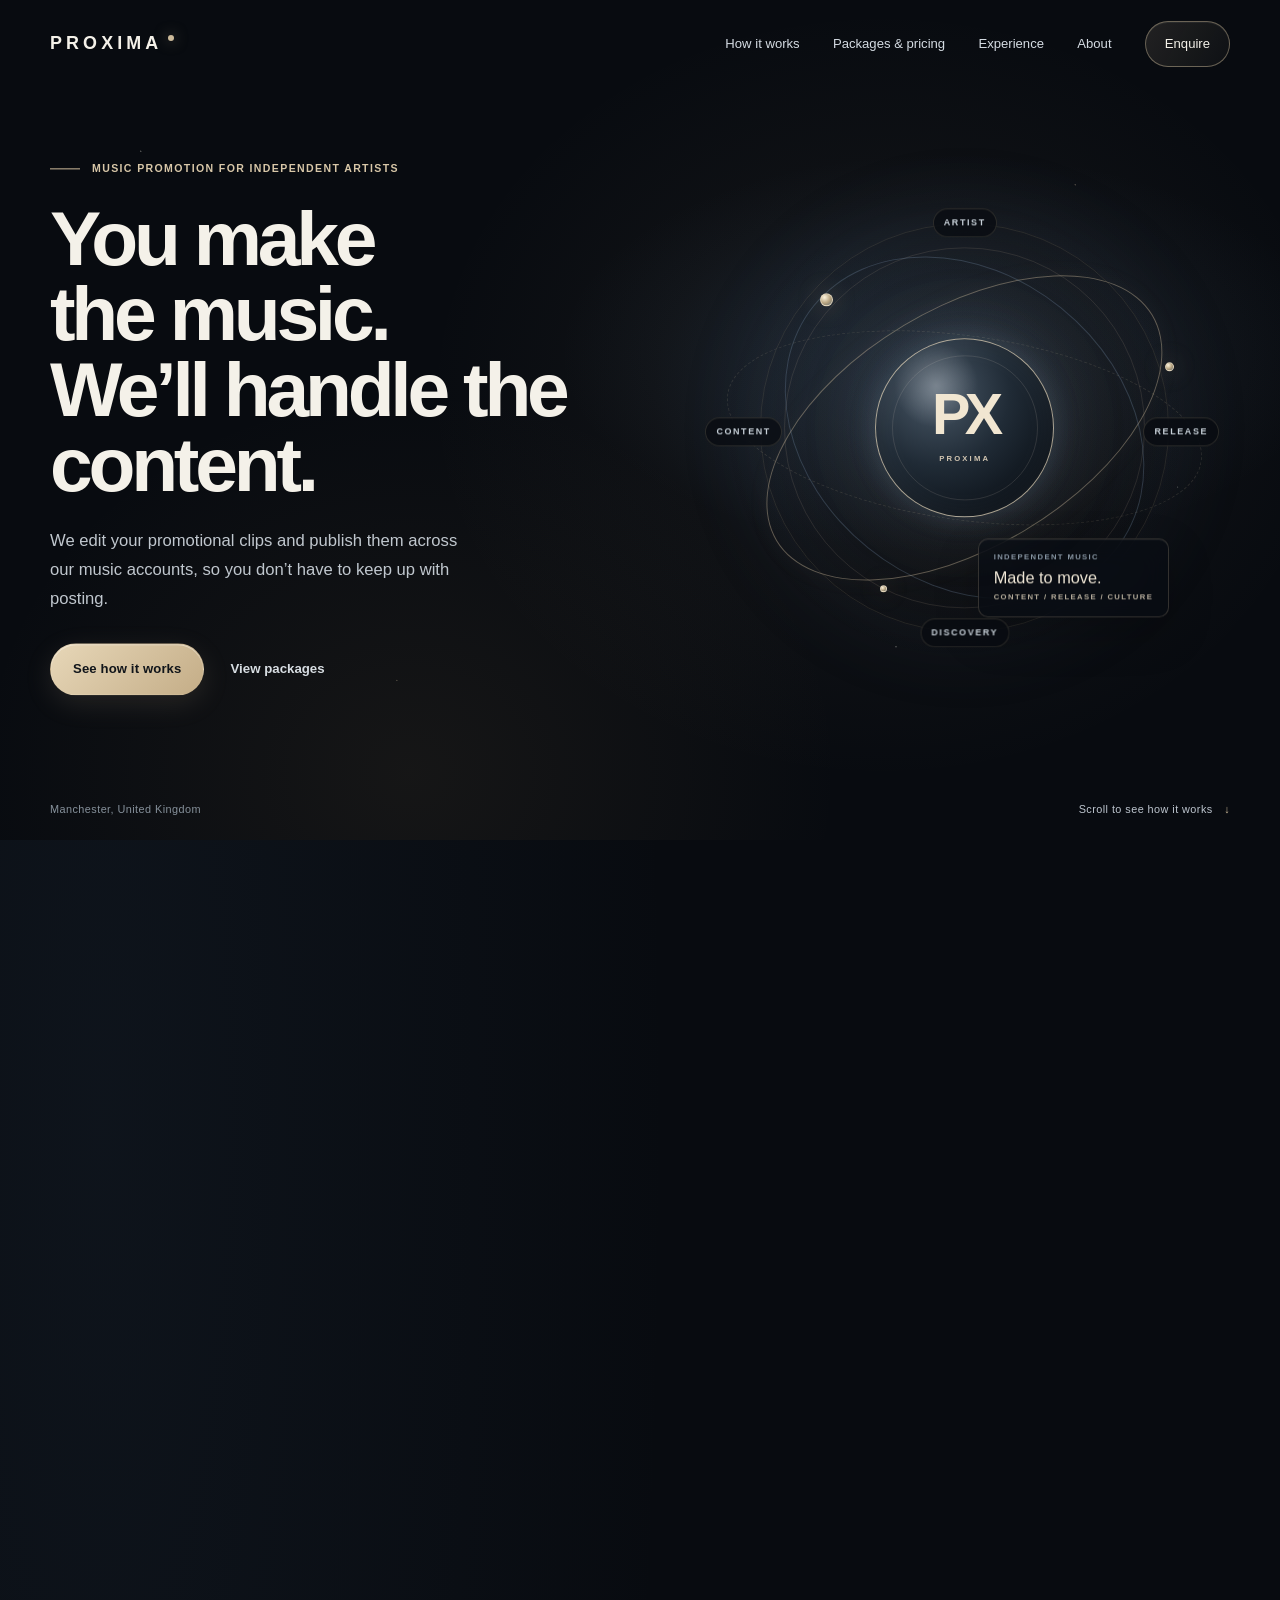
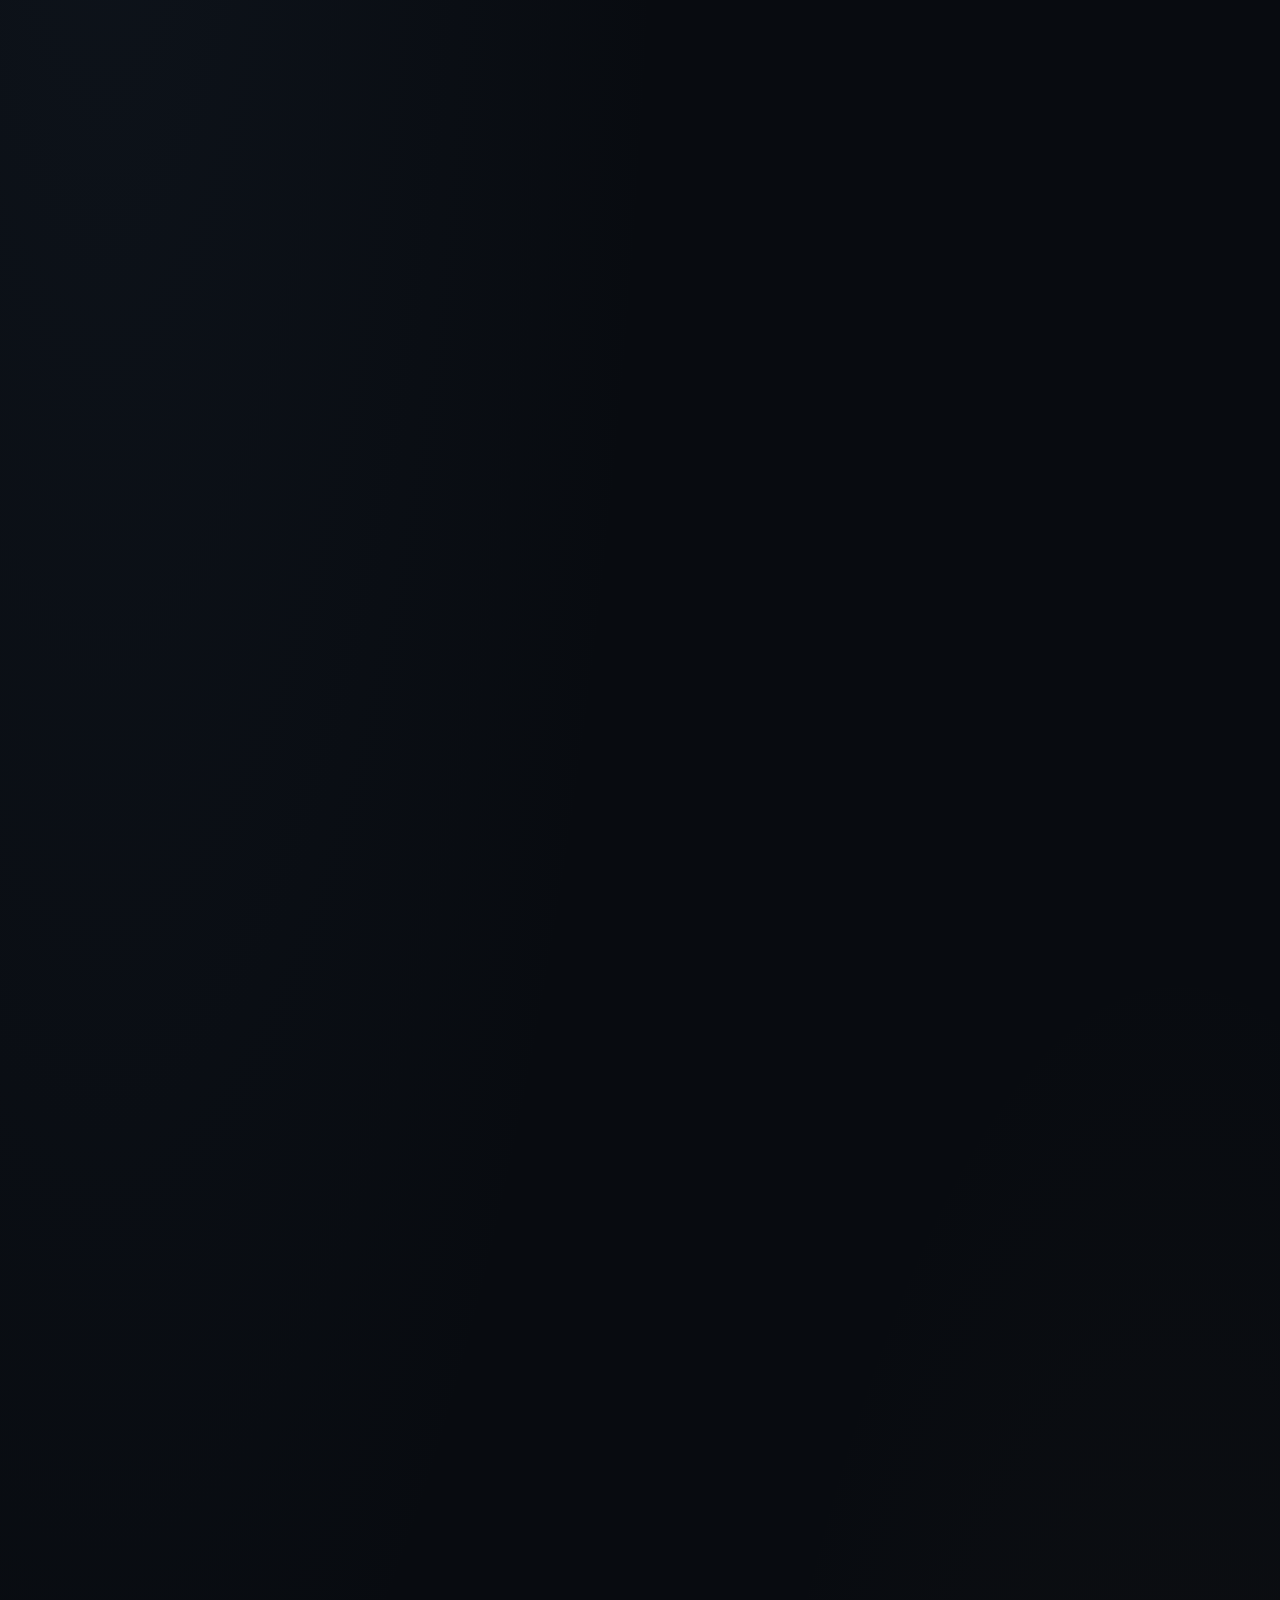
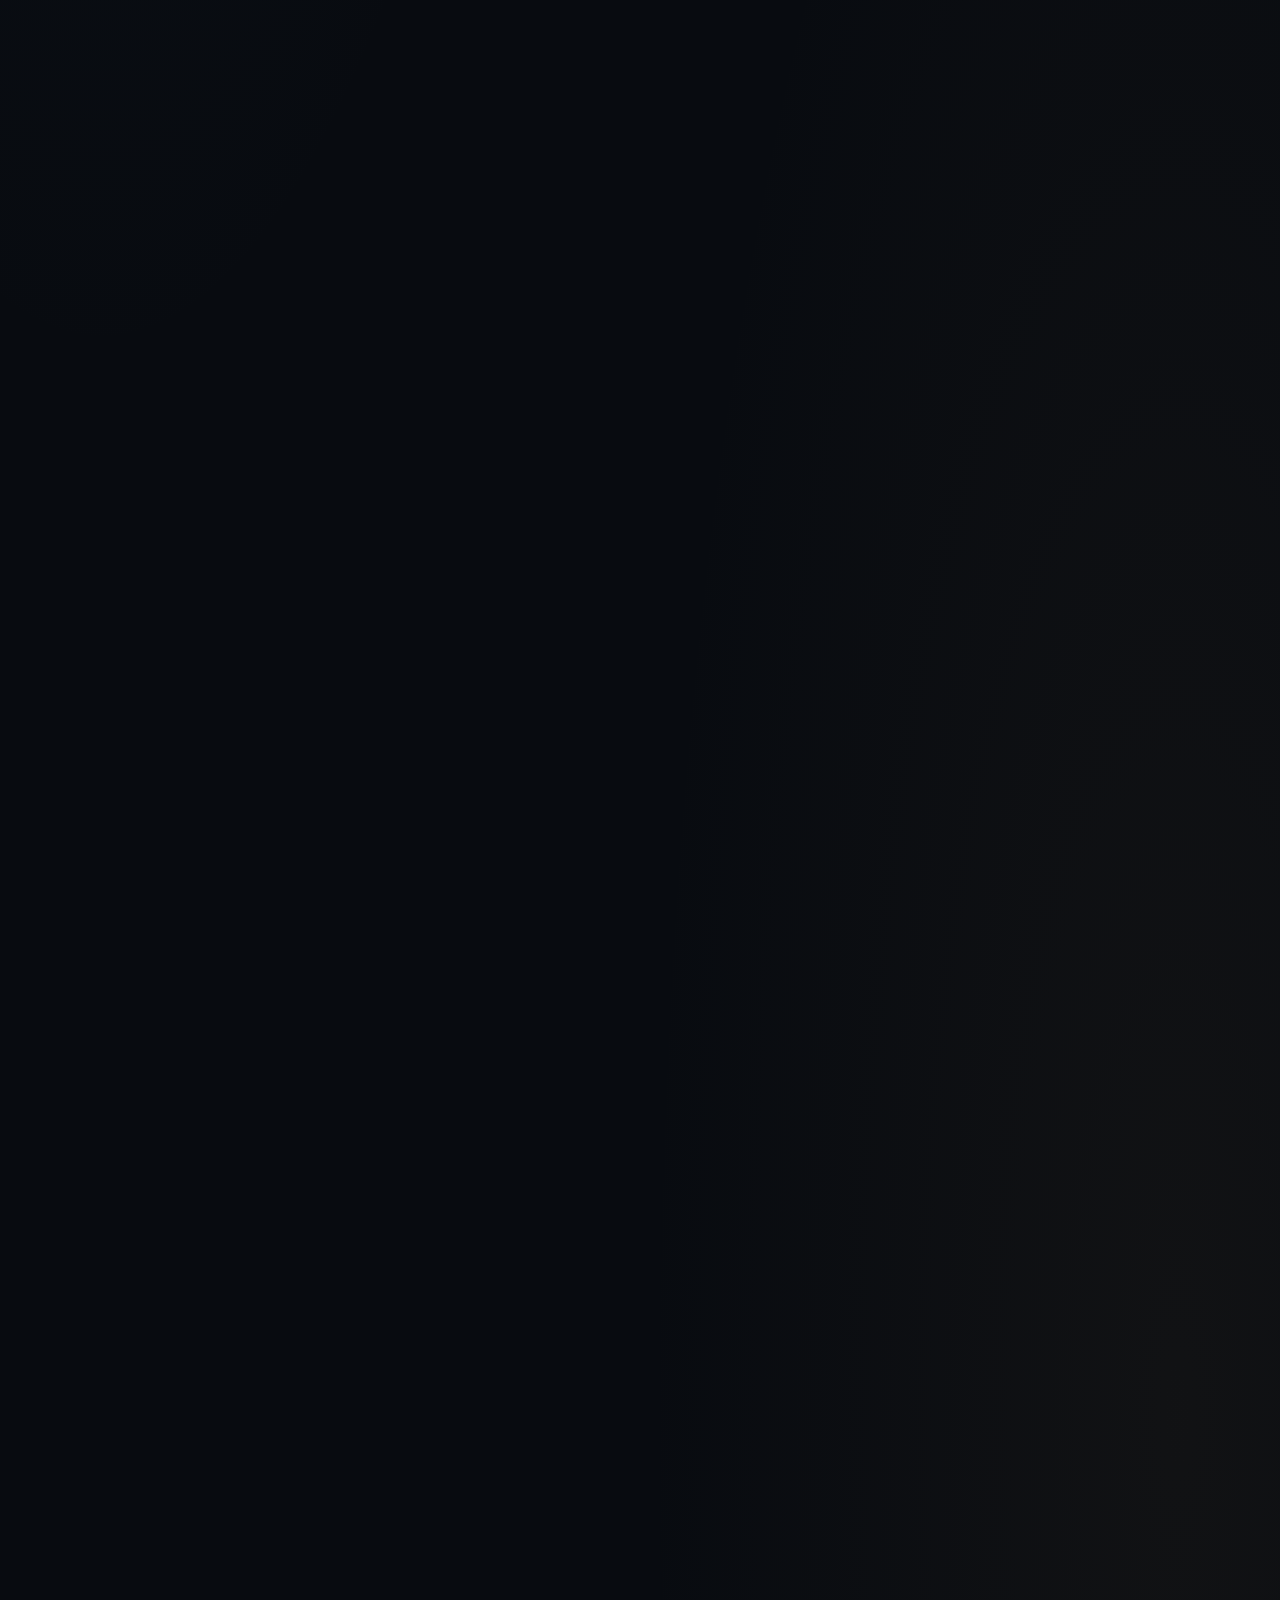
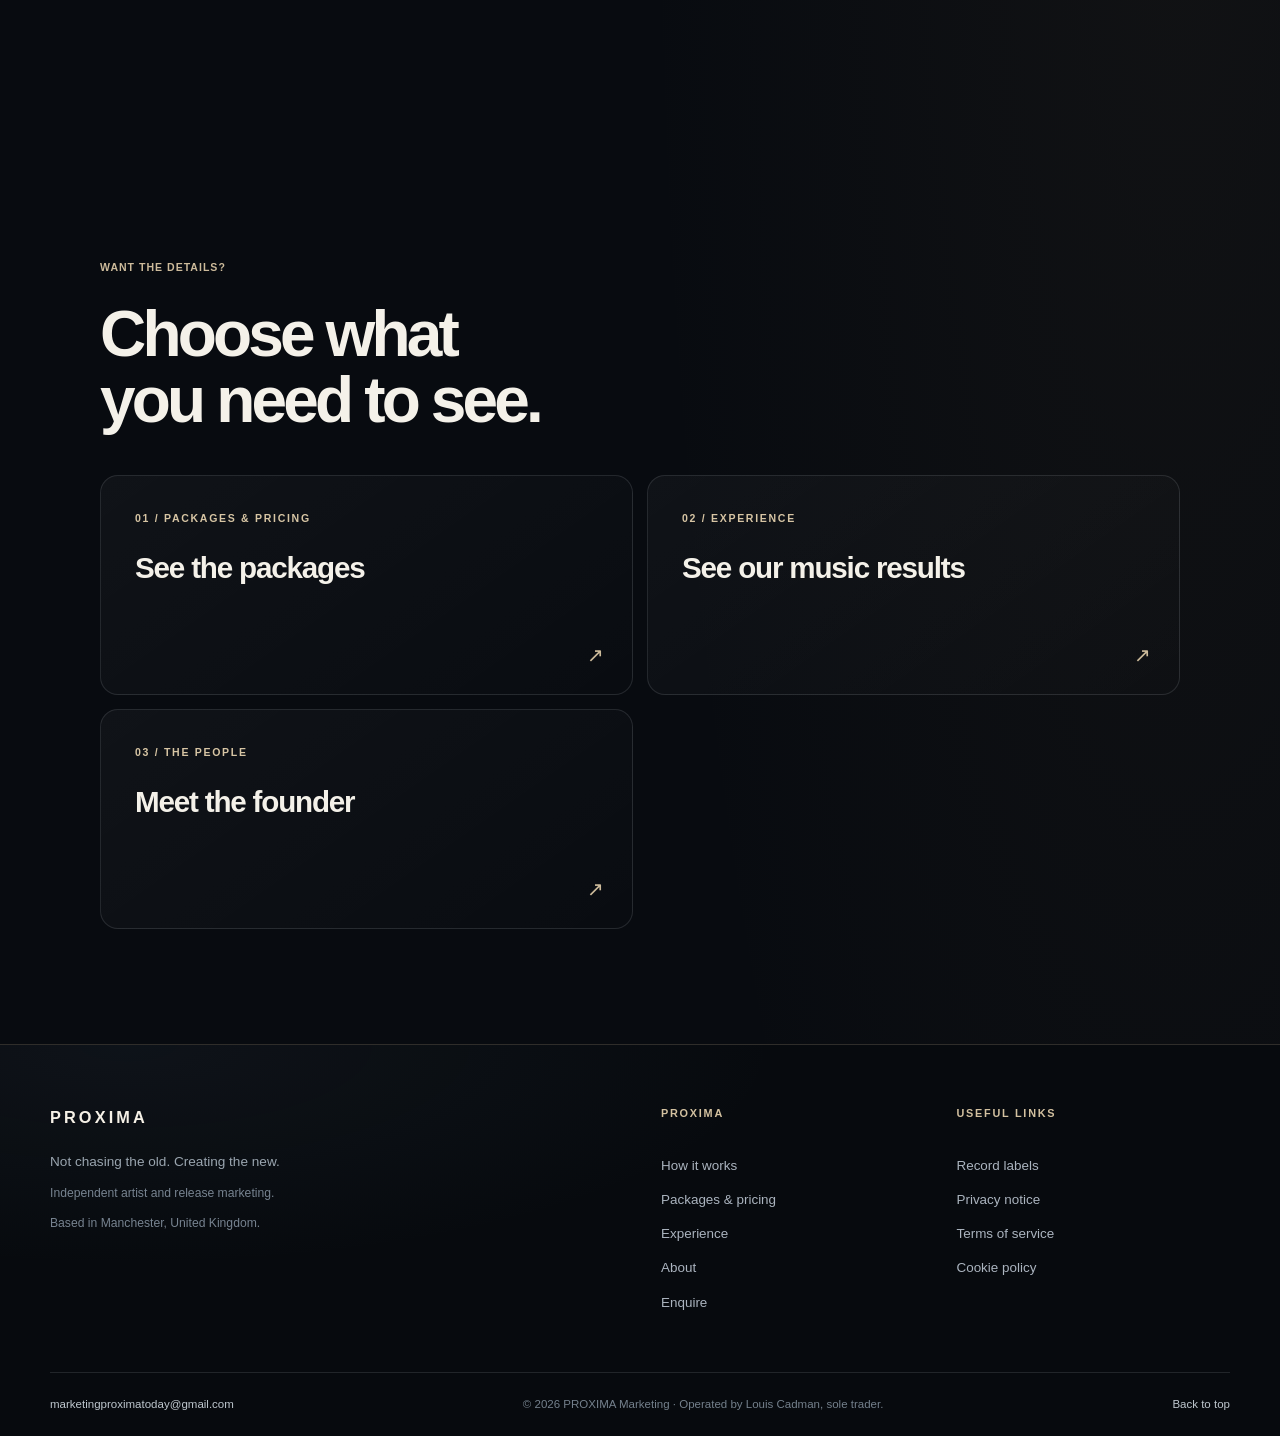
==== commit f4eb9ab5: "Add record-label route and refresh page assets" ====
--- a/index.html
+++ b/index.html
@@ -11,8 +11,8 @@
   <meta property="og:url" content="https://proximamarketing.github.io/Proxima/">
   <title>PROXIMA — Independent Music Marketing</title>
   <link rel="stylesheet" href="style.css?v=20261109-standard-font-refresh-01">
-  <link rel="stylesheet" href="site-pages.css?v=20261109-standard-font-refresh-01">
-  <script src="script.js?v=20261109-copy-type-refresh-02" defer></script>
+  <link rel="stylesheet" href="site-pages.css?v=20261109-release-label-layout-01">
+  <script src="script.js?v=20261109-release-label-layout-01" defer></script>
 </head>
 <body>
   <a class="skip-link" href="#main">Skip to content</a>
@@ -229,6 +229,7 @@
       </div>
       <div class="footer-nav footer-legal-nav">
         <span class="footer-label">Useful links</span>
+        <a href="labels.html">Record labels</a>
         <a href="privacy.html">Privacy notice</a>
         <a href="terms.html">Terms of service</a>
         <a href="cookies.html">Cookie policy</a>
--- a/style.css
+++ b/style.css
@@ -15,7 +15,7 @@
 }
 * { box-sizing: border-box; }
 html { width: 100%; max-width: 100%; overflow-x: clip; scroll-behavior: smooth; scroll-padding-top: 100px; }
-body { margin: 0; background: var(--bg); color: var(--text); font-family: Arial, Helvetica, sans-sans-serif; line-height: 1.65; -webkit-font-smoothing: antialiased; width: 100%; max-width: 100%; overflow-x: clip; }
+body { margin: 0; background: var(--bg); color: var(--text); font-family: Arial, Helvetica, sans-serif; line-height: 1.65; -webkit-font-smoothing: antialiased; width: 100%; max-width: 100%; overflow-x: clip; }
 body.menu-open { overflow: hidden; }
 a { color: inherit; text-decoration: none; }
 button, input, textarea { font: inherit; }
@@ -37,7 +37,7 @@
 .navbar .wordmark { font-size: 1.28rem; letter-spacing: .22em; }
 .nav-links { gap: clamp(20px, 3vw, 42px); }
 .nav-links .nav-cta { padding: 12px 18px; border-color: rgba(216,198,165,.48); background: linear-gradient(135deg, rgba(216,198,165,.09), rgba(216,198,165,.015)); }
-.wordmark { display: inline-flex; align-items: flex-start; gap: 5px; font: 800 1.16rem/1 Arial, sans-sans-serif; letter-spacing: .19em; white-space: nowrap; }
+.wordmark { display: inline-flex; align-items: flex-start; gap: 5px; font: 800 1.16rem/1 Arial, sans-serif; letter-spacing: .19em; white-space: nowrap; }
 .wordmark-mark { color: var(--accent); font-size: .65rem; transform: translateY(-5px); }
 .nav-links { display: flex; align-items: center; gap: clamp(18px, 3vw, 40px); font-size: .88rem; color: #d1ccc2; }
 .nav-links a { transition: color .2s ease; }
@@ -55,9 +55,9 @@
 .hero-copy { max-width: 650px; }
 .eyebrow { display: flex; align-items: center; gap: 12px; color: var(--accent); font-size: .71rem; font-weight: 700; text-transform: uppercase; letter-spacing: .18em; margin-bottom: 26px; }
 .eyebrow-line { width: 30px; height: 1px; background: var(--accent); }
-h1, h2, h3 { font-family: Arial, Helvetica, sans-sans-serif; }
+h1, h2, h3 { font-family: Arial, Helvetica, sans-serif; }
 h1 { font-size: clamp(3.25rem, 6.5vw, 6.55rem); line-height: .99; letter-spacing: -.075em; font-weight: 600; margin-bottom: 28px; }
-.sans-serif-accent { font-family: Arial, Helvetica, sans-sans-serif; font-weight: 400; font-style: normal; letter-spacing: -.065em; color: var(--accent); }
+.sans-serif-accent { font-family: Arial, Helvetica, sans-serif; font-weight: 400; font-style: normal; letter-spacing: -.065em; color: var(--accent); }
 .hero-lede { max-width: 555px; font-size: clamp(1.02rem, 1.3vw, 1.18rem); line-height: 1.85; margin-bottom: 34px; }
 .hero-actions { display: flex; align-items: center; flex-wrap: wrap; gap: 24px; }
 .button { min-height: 52px; display: inline-flex; align-items: center; justify-content: center; gap: 28px; padding: 15px 21px; border: 1px solid transparent; border-radius: 2px; font-size: .9rem; font-weight: 700; cursor: pointer; transition: transform .25s var(--ease), background .25s ease, border-color .25s ease, color .25s ease; }
@@ -82,7 +82,7 @@
 .orbit-three { inset: 20%; border-style: dashed; border-color: rgba(216,198,165,.17); }
 .orbit-core { position: relative; z-index: 1; width: 43%; aspect-ratio: 1; border-radius: 50%; border: 1px solid rgba(216,198,165,.5); background: radial-gradient(circle at 35% 30%, #232019, #0b0b0a 68%); display: flex; flex-direction: column; align-items: center; justify-content: center; box-shadow: 0 0 75px rgba(216,198,165,.07), inset 0 0 35px rgba(216,198,165,.05); }
 .core-star { font-size: 1.1rem; color: var(--accent); margin-bottom: 10px; }
-.core-name { font: 800 clamp(.9rem,1.6vw,1.2rem)/1 Arial, sans-sans-serif; letter-spacing: .18em; }
+.core-name { font: 800 clamp(.9rem,1.6vw,1.2rem)/1 Arial, sans-serif; letter-spacing: .18em; }
 .core-caption { margin-top: 11px; font-size: .48rem; letter-spacing: .32em; color: var(--muted); }
 .orbit-label { position: absolute; z-index: 2; color: var(--accent); font-size: .59rem; letter-spacing: .19em; font-weight: 600; background: var(--bg); padding: 4px 8px; }
 .orbit-label-top { top: 3%; left: 50%; transform: translateX(-50%); }
@@ -134,7 +134,7 @@
 .process { background: #0b0b0a; }
 .process-steps { display: grid; grid-template-columns: repeat(4,minmax(0,1fr)); gap: 25px; }
 .process-step { position: relative; }
-.step-number { font: 500 2rem/1 Arial, sans-sans-serif; color: var(--accent); letter-spacing: -.06em; }
+.step-number { font: 500 2rem/1 Arial, sans-serif; color: var(--accent); letter-spacing: -.06em; }
 .step-line { height: 1px; background: var(--line-accent); position: relative; margin: 25px 0 28px; }
 .step-line::before { content: ""; position: absolute; top: -3px; left: 0; width: 7px; height: 7px; border-radius: 50%; background: var(--accent); }
 .process-step h3 { font-size: 1.18rem; margin-bottom: 12px; }
@@ -145,9 +145,9 @@
 .faq-intro > p:not(.eyebrow) { max-width: 330px; font-size: .95rem; line-height: 1.85; }
 .faq-list { border-top: 1px solid var(--line-accent); }
 .faq-list details { border-bottom: 1px solid var(--line); }
-.faq-list summary { position: relative; list-style: none; cursor: pointer; padding: 22px 35px 22px 0; font: 600 .98rem/1.55 Arial, sans-sans-serif; }
+.faq-list summary { position: relative; list-style: none; cursor: pointer; padding: 22px 35px 22px 0; font: 600 .98rem/1.55 Arial, sans-serif; }
 .faq-list summary::-webkit-details-marker { display: none; }
-.faq-list summary::after { content: "+"; position: absolute; right: 3px; top: 19px; color: var(--accent); font: 400 1.35rem/1 Arial, sans-sans-serif; transition: transform .2s ease; }
+.faq-list summary::after { content: "+"; position: absolute; right: 3px; top: 19px; color: var(--accent); font: 400 1.35rem/1 Arial, sans-serif; transition: transform .2s ease; }
 .faq-list details[open] summary::after { content: "−"; }
 .faq-list details p { margin: -2px 25px 22px 0; font-size: .89rem; line-height: 1.85; }
 .application-section { position: relative; overflow: hidden; background: #0a0a09; }
@@ -481,7 +481,7 @@
 .solar-briefing::before { content:""; display:block; width:38px; height:2px; margin:0 0 18px; background:linear-gradient(90deg,var(--accent),rgba(216,198,165,0)); }
 .solar-briefing-index { display:flex; align-items:center; gap:12px; margin:0 0 18px; color:var(--accent); font-size:.68rem; font-weight:600; letter-spacing:.2em; line-height:1.5; }
 .solar-briefing-index::after { content:""; display:block; width:42px; height:1px; background:linear-gradient(90deg,rgba(216,198,165,.8),rgba(216,198,165,0)); }
-.solar-briefing h2 { max-width:16ch; margin:0 0 18px; font:500 clamp(2.2rem,3.7vw,3.8rem)/1.05 Arial,sans-sans-serif; letter-spacing:-.055em; text-wrap:balance; overflow-wrap:normal; }
+.solar-briefing h2 { max-width:16ch; margin:0 0 18px; font:500 clamp(2.2rem,3.7vw,3.8rem)/1.05 Arial,sans-serif; letter-spacing:-.055em; text-wrap:balance; overflow-wrap:normal; }
 .solar-briefing-copy { max-width:48ch; margin:0 0 24px; color:rgba(245,242,235,.88); font-size:clamp(1.04rem,1.3vw,1.22rem); line-height:1.75; text-wrap:pretty; }
 .solar-briefing-meta { margin:0 0 22px; padding-top:14px; border-top:1px solid rgba(216,198,165,.16); color:var(--subtle); font-size:.64rem; line-height:1.6; letter-spacing:.1em; text-transform:uppercase; text-wrap:balance; }
 .solar-briefing-link { display:inline-flex; align-items:center; line-height:1.55; padding:10px 0 5px; border-bottom:1px solid rgba(216,198,165,.5); text-decoration:none; transition:color .2s ease,border-color .2s ease; }
@@ -695,8 +695,8 @@
   cursor:pointer;
 }
 .mission-stage summary::-webkit-details-marker { display:none; }
-.mission-number { color:var(--accent); font:500 1.25rem/1 Arial,sans-sans-serif; letter-spacing:-.04em; }
-.mission-title { font:600 clamp(1rem,1.7vw,1.2rem)/1.45 Arial,sans-sans-serif; letter-spacing:-.025em; }
+.mission-number { color:var(--accent); font:500 1.25rem/1 Arial,sans-serif; letter-spacing:-.04em; }
+.mission-title { font:600 clamp(1rem,1.7vw,1.2rem)/1.45 Arial,sans-serif; letter-spacing:-.025em; }
 .mission-plus {
   position:relative;
   justify-self:end;
@@ -814,7 +814,7 @@
   background:radial-gradient(circle at 34% 28%,#3a3327,#141311 66%,#090909);
   box-shadow:0 0 70px rgba(216,198,165,.09),inset 0 0 28px rgba(216,198,165,.06);
 }
-.founder-art-core span { color:var(--accent-bright); font:500 clamp(2rem,4vw,3.1rem)/1 Arial,sans-sans-serif; letter-spacing:-.09em; }
+.founder-art-core span { color:var(--accent-bright); font:500 clamp(2rem,4vw,3.1rem)/1 Arial,sans-serif; letter-spacing:-.09em; }
 .founder-art-caption {
   position:absolute;
   z-index:2;
@@ -836,7 +836,7 @@
 .founder-project-name {
   margin:0 0 16px;
   color:var(--accent);
-  font:500 .87rem/1.5 Arial,sans-sans-serif;
+  font:500 .87rem/1.5 Arial,sans-serif;
   letter-spacing:.09em;
   text-transform:uppercase;
 }
@@ -852,7 +852,7 @@
 }
 .founder-statline strong {
   color:var(--accent-bright);
-  font:600 clamp(1.75rem,3.4vw,2.55rem)/1 Arial,sans-sans-serif;
+  font:600 clamp(1.75rem,3.4vw,2.55rem)/1 Arial,sans-serif;
   letter-spacing:-.065em;
   font-variant-numeric:tabular-nums;
 }
@@ -973,7 +973,7 @@
 .pricing-card h3 {
   margin:0 0 8px;
   color:var(--text, #f1eee7);
-  font:600 1.25rem/1.25 Arial,sans-sans-serif;
+  font:600 1.25rem/1.25 Arial,sans-serif;
 }
 .pricing-for {
   min-height:48px;
@@ -987,14 +987,14 @@
   padding-bottom:19px;
   border-bottom:1px solid var(--line);
   color:var(--accent-bright);
-  font:600 clamp(1.8rem,2.6vw,2.35rem)/1 Arial,sans-sans-serif;
+  font:600 clamp(1.8rem,2.6vw,2.35rem)/1 Arial,sans-serif;
   letter-spacing:-.065em;
   white-space:nowrap;
 }
 .pricing-price span {
   margin-left:5px;
   color:var(--muted);
-  font:400 .68rem/1 Arial,sans-sans-serif;
+  font:400 .68rem/1 Arial,sans-serif;
   letter-spacing:0;
 }
 .pricing-features {
@@ -1059,7 +1059,7 @@
 .pricing-availability h3 {
   margin:0 0 10px;
   color:#f0ece4;
-  font:600 clamp(1.25rem,2.4vw,1.8rem)/1.3 Arial,sans-sans-serif;
+  font:600 clamp(1.25rem,2.4vw,1.8rem)/1.3 Arial,sans-serif;
 }
 .pricing-availability p:not(.eyebrow) {
   max-width:650px;
@@ -1143,7 +1143,7 @@
 .proof-stat:first-child { padding-left:0; border-left:0; }
 .proof-number {
   color:var(--accent-bright);
-  font:600 clamp(1.7rem,3vw,2.55rem)/1 Arial,sans-sans-serif;
+  font:600 clamp(1.7rem,3vw,2.55rem)/1 Arial,sans-serif;
   letter-spacing:-.075em;
   font-variant-numeric:tabular-nums;
 }
@@ -1172,7 +1172,7 @@
 .legal-hero h1 {
   max-width:820px;
   margin:0 0 18px;
-  font:500 clamp(2.7rem,6vw,5rem)/1.04 Arial,sans-sans-serif;
+  font:500 clamp(2.7rem,6vw,5rem)/1.04 Arial,sans-serif;
   letter-spacing:-.075em;
   text-wrap:balance;
 }
@@ -1192,8 +1192,8 @@
 .legal-copy { min-width:0; max-width:790px; }
 .legal-copy section { padding:0 0 30px; margin:0 0 30px; border-bottom:1px solid var(--line); scroll-margin-top:112px; }
 .legal-copy section:last-child { margin-bottom:0; border-bottom:0; }
-.legal-copy h2 { margin:0 0 14px; color:var(--text); font:600 1.25rem/1.35 Arial,sans-sans-serif; letter-spacing:-.035em; }
-.legal-copy h3 { margin:22px 0 9px; color:#e8e1d4; font:600 .98rem/1.4 Arial,sans-sans-serif; }
+.legal-copy h2 { margin:0 0 14px; color:var(--text); font:600 1.25rem/1.35 Arial,sans-serif; letter-spacing:-.035em; }
+.legal-copy h3 { margin:22px 0 9px; color:#e8e1d4; font:600 .98rem/1.4 Arial,sans-serif; }
 .legal-copy p,.legal-copy li { color:#bcb7ae; font-size:.86rem; line-height:1.85; }
 .legal-copy p { margin:0 0 13px; }
 .legal-copy ul,.legal-copy ol { display:grid; gap:8px; margin:12px 0 18px; padding-left:22px; }
@@ -1364,7 +1364,7 @@
 .hero-side-row h2 {
   margin: 0 0 3px;
   color: var(--text);
-  font: 600 1rem/1.35 Arial, sans-sans-serif;
+  font: 600 1rem/1.35 Arial, sans-serif;
   letter-spacing: -.025em;
 }
 .hero-side-row p {
@@ -1524,9 +1524,9 @@
   --container:1180px;
 }
 html{background:var(--bg)}
-body{background:radial-gradient(ellipse at 8% 18%,rgba(63,91,121,.11),transparent 34%),radial-gradient(ellipse at 92% 74%,rgba(139,113,75,.07),transparent 32%),var(--bg);color:var(--text);font-family: Arial, Helvetica, sans-sans-serif}
-h1,h2,h3,.wordmark,.destination-title,.pricing-card h3,.founder-copy h2{font-family: Arial, Helvetica, sans-sans-serif}
-.sans-serif-accent{font-family: Arial, Helvetica, sans-sans-serif;font-style: normal;font-weight:400;letter-spacing:-.045em;color:var(--accent-bright)}
+body{background:radial-gradient(ellipse at 8% 18%,rgba(63,91,121,.11),transparent 34%),radial-gradient(ellipse at 92% 74%,rgba(139,113,75,.07),transparent 32%),var(--bg);color:var(--text);font-family: Arial, Helvetica, sans-serif}
+h1,h2,h3,.wordmark,.destination-title,.pricing-card h3,.founder-copy h2{font-family: Arial, Helvetica, sans-serif}
+.sans-serif-accent{font-family: Arial, Helvetica, sans-serif;font-style: normal;font-weight:400;letter-spacing:-.045em;color:var(--accent-bright)}
 p{color:var(--muted)}
 .container{width:min(100% - 56px,var(--container))}
 ::selection{color:#071018;background:var(--accent-bright)}
@@ -1552,7 +1552,7 @@
 .hero-grid{position:absolute;z-index:2;top:49%;left:50%;right:auto;bottom:auto;display:grid;grid-template-columns:minmax(0,1.06fr) minmax(300px,.94fr);align-items:center;gap:clamp(24px,4vw,70px);width:min(calc(100% - 64px),var(--container));margin:0;padding:0;transform:translate(-50%,-47%)}
 .hero-copy{max-width:720px;position:relative;z-index:3}
 .hero-copy .eyebrow{margin-bottom:24px;color:#d8c7a8}
-.hero-copy h1{max-width:760px;margin:0 0 24px;font:600 clamp(3.35rem,6vw,6.25rem)/.98 Arial,sans-sans-serif;letter-spacing:-.075em;text-wrap:balance}
+.hero-copy h1{max-width:760px;margin:0 0 24px;font:600 clamp(3.35rem,6vw,6.25rem)/.98 Arial,sans-serif;letter-spacing:-.075em;text-wrap:balance}
 .hero-lede{max-width:45ch;margin:0 0 30px;color:#c0c7ce;font-size:clamp(1rem,1.3vw,1.14rem);line-height:1.75}
 .hero-actions{gap:14px 26px}
 .hero-actions .text-link{color:#d7dde2;font-size:.83rem}
@@ -1567,7 +1567,7 @@
 .hero-art-orbit-three{width:96%;height:37%;transform:rotate(8deg);border-style:dashed;border-color:rgba(205,187,155,.14)}
 .hero-art-core{position:relative;z-index:2;width:36%;aspect-ratio:1;display:flex;flex-direction:column;align-items:center;justify-content:center;border:1px solid rgba(234,220,193,.7);border-radius:50%;background:radial-gradient(circle at 34% 26%,rgba(255,255,255,.27),transparent 24%),radial-gradient(circle at 34% 30%,#4a5968 0,#202b36 43%,#0d131a 76%);box-shadow:0 0 28px rgba(145,170,193,.17),0 0 90px rgba(145,170,193,.1),inset 0 0 36px rgba(255,255,255,.055)}
 .hero-art-core::after{content:"";position:absolute;inset:9%;border:1px solid rgba(241,230,210,.12);border-radius:50%}
-.hero-art-core-mark{color:#f1e6d1;font:600 clamp(2.2rem,4.5vw,3.6rem)/.9 Arial,sans-sans-serif;letter-spacing:-.1em}
+.hero-art-core-mark{color:#f1e6d1;font:600 clamp(2.2rem,4.5vw,3.6rem)/.9 Arial,sans-serif;letter-spacing:-.1em}
 .hero-art-core-name{margin-top:12px;color:#d1c5b1;font-size:.48rem;font-weight:700;letter-spacing:.28em}
 .hero-art-node{position:absolute;z-index:3;width:13px;height:13px;border:1px solid rgba(239,226,201,.76);border-radius:50%;background:radial-gradient(circle at 32% 27%,#fff6df,#b5a17d 53%,#5c6871);box-shadow:0 0 23px rgba(205,187,155,.38)}
 .hero-art-node-one{top:23%;left:21%}.hero-art-node-two{top:37%;right:8%;width:9px;height:9px}.hero-art-node-three{bottom:17%;left:33%;width:7px;height:7px}
@@ -1578,22 +1578,22 @@
 .hero-art-caption strong{color:#f0e7d7;font:500 1.02rem Arial,sans-serif;font-style: normal;}
 .hero-art-caption span:last-child{color:#b6ad9c}
 .intro{background:radial-gradient(ellipse at 78% 12%,rgba(96,128,160,.08),transparent 38%),linear-gradient(180deg,#0b1016,#0b0f14)}
-.intro h2,.section-heading h2,.fit h2,.faq h2,.application-copy h2{font-family: Arial, Helvetica, sans-sans-serif;font-weight:500;letter-spacing:-.07em}
+.intro h2,.section-heading h2,.fit h2,.faq h2,.application-copy h2{font-family: Arial, Helvetica, sans-serif;font-weight:500;letter-spacing:-.07em}
 .intro-copy p{color:#aeb8c2;line-height:1.9}
 .services{background:linear-gradient(180deg,#090d12,#0b1016)}
 .service-grid{gap:10px;border:0}
 .service-card{min-height:260px;padding:30px;border:1px solid rgba(206,220,232,.1);border-radius:18px;background:linear-gradient(145deg,rgba(255,255,255,.045),rgba(255,255,255,.012));box-shadow:0 22px 58px rgba(0,0,0,.11)}
 .service-card::after{height:1px;background:linear-gradient(90deg,transparent,var(--accent),transparent)}
 .service-symbol{color:var(--accent)}
-.service-card h3{font:600 1.18rem Arial,sans-sans-serif}
+.service-card h3{font:600 1.18rem Arial,sans-serif}
 .service-card p{color:#aab5bf}
 .process{background:linear-gradient(180deg,#0b0f14,#090d12)}
-.step-number{color:#d3c2a4;font-family: Arial, Helvetica, sans-sans-serif}
+.step-number{color:#d3c2a4;font-family: Arial, Helvetica, sans-serif}
 .step-line{background:linear-gradient(90deg,rgba(205,187,155,.52),rgba(205,187,155,.06))}
 .destination-section{background:radial-gradient(ellipse at 85% 30%,rgba(104,136,170,.1),transparent 33%),linear-gradient(180deg,#090d12,#070a0e)}
 .destination-card{min-height:205px;padding:clamp(26px,3.3vw,38px);border-color:rgba(205,187,155,.16);border-radius:18px;background:linear-gradient(145deg,rgba(255,255,255,.045),rgba(255,255,255,.012))}
 .destination-card:hover{border-color:rgba(205,187,155,.48);background:linear-gradient(145deg,rgba(205,187,155,.09),rgba(255,255,255,.018))}
-.destination-title{font-family: Arial, Helvetica, sans-sans-serif}
+.destination-title{font-family: Arial, Helvetica, sans-serif}
 .site-footer{background:radial-gradient(ellipse at 10% 0%,rgba(98,127,157,.08),transparent 40%),#070a0e;border-top-color:rgba(205,187,155,.2)}
 .footer-wordmark{color:#f5f0e6}.footer-brand p{color:#9aa5af}.footer-label{color:#d3c1a0}.footer-bottom{color:#74808c}.footer-bottom a{color:#bec7ce}
 .application-section{background:radial-gradient(ellipse at 10% 10%,rgba(104,136,170,.11),transparent 36%),linear-gradient(145deg,#0b1016,#090d12)}
@@ -1605,10 +1605,10 @@
 .response-time{color:#aeb8c2}.response-time strong{color:#f2eadb}
 .founder-art{border-color:rgba(205,187,155,.28);border-radius:20px;background:radial-gradient(ellipse at 50% 46%,rgba(120,151,180,.16),transparent 48%),radial-gradient(ellipse at 50% 65%,rgba(205,187,155,.09),transparent 62%),#0a1017;box-shadow:0 28px 80px rgba(0,0,0,.18),inset 0 1px 0 rgba(255,255,255,.05)}
 .founder-art-core{border-color:rgba(234,220,193,.7);background:radial-gradient(circle at 34% 28%,#4a5968,#18212b 68%,#0a1017)}
-.founder-art-core span{font-family: Arial, Helvetica, sans-sans-serif}.founder-project-name{color:#d4c19e}
-.founder-statline strong{color:#eee0c2;font-family: Arial, Helvetica, sans-sans-serif}
+.founder-art-core span{font-family: Arial, Helvetica, sans-serif}.founder-project-name{color:#d4c19e}
+.founder-statline strong{color:#eee0c2;font-family: Arial, Helvetica, sans-serif}
 .faq{background:linear-gradient(180deg,#0b1016,#080b10)}
-.faq-list{border-top-color:rgba(205,187,155,.3)}.faq-list details{border-bottom-color:rgba(218,229,238,.1)}.faq-list summary{font-family: Arial, Helvetica, sans-sans-serif}
+.faq-list{border-top-color:rgba(205,187,155,.3)}.faq-list details{border-bottom-color:rgba(218,229,238,.1)}.faq-list summary{font-family: Arial, Helvetica, sans-serif}
 @media(max-width:1000px) and (min-width:761px){.hero-grid{grid-template-columns:minmax(0,1.02fr) minmax(260px,.8fr);width:min(calc(100% - 52px),var(--container));gap:24px}.hero-copy h1{font-size:clamp(3rem,5.3vw,4.5rem)}}
 @media(max-width:760px){
  .container{width:calc(100% - 40px)}
@@ -1713,7 +1713,7 @@
 
 /* Clearer, more natural typography and shorter labels. */
 .eyebrow{font-size:.66rem;font-weight:600;letter-spacing:.095em}
-h1,h2,h3{font-family: Arial, Helvetica, sans-sans-serif;font-weight:600;letter-spacing:-.045em}
-.sans-serif-accent{font-family: Arial, Helvetica, sans-sans-serif;font-style: normal;font-weight:400;letter-spacing:-.035em}
-.hero-copy h1{font-family: Arial, Helvetica, sans-sans-serif;letter-spacing:-.055em;font-weight:600}
+h1,h2,h3{font-family: Arial, Helvetica, sans-serif;font-weight:600;letter-spacing:-.045em}
+.sans-serif-accent{font-family: Arial, Helvetica, sans-serif;font-style: normal;font-weight:400;letter-spacing:-.035em}
+.hero-copy h1{font-family: Arial, Helvetica, sans-serif;letter-spacing:-.055em;font-weight:600}
 .nav-links{letter-spacing:0}
--- a/site-pages.css
+++ b/site-pages.css
@@ -17,28 +17,28 @@
 }
 .destination-card:hover { border-color: var(--line-accent); transform: translateY(-3px); background: rgba(216,198,165,.045); }
 .destination-index,.format-number { color: var(--accent); font-size: .66rem; font-weight: 700; letter-spacing: .16em; }
-.destination-title { margin: 24px 0 8px; font: 700 clamp(1.35rem,2.4vw,1.85rem)/1.15 Arial,sans-sans-serif; letter-spacing: -.04em; }
+.destination-title { margin: 24px 0 8px; font: 700 clamp(1.35rem,2.4vw,1.85rem)/1.15 Arial,sans-serif; letter-spacing: -.04em; }
 .destination-copy { max-width: 38ch; padding-right: 32px; color: var(--muted); font-size: .9rem; line-height: 1.7; }
 .destination-arrow { position: absolute; right: 28px; bottom: 22px; color: var(--accent); font-size: 1.25rem; }
 .subpage-body { min-height: 100vh; background: var(--bg); }
 .subpage-main { min-height: 70vh; padding-top: 88px; }
 .page-intro { padding-top: clamp(64px,9vw,112px); padding-bottom: clamp(42px,6vw,76px); }
-.page-intro h1 { max-width: 850px; margin: 0 0 20px; font: 700 clamp(2.8rem,7vw,5.7rem)/.98 Arial,sans-sans-serif; letter-spacing: -.07em; text-wrap: balance; }
+.page-intro h1 { max-width: 850px; margin: 0 0 20px; font: 700 clamp(2.8rem,7vw,5.7rem)/.98 Arial,sans-serif; letter-spacing: -.07em; text-wrap: balance; }
 .page-intro > p:last-child { max-width: 58ch; margin: 0; color: var(--muted); font-size: clamp(.98rem,1.3vw,1.1rem); line-height: 1.8; }
 .page-section { padding: clamp(56px,8vw,104px) 0; border-top: 1px solid var(--line); }
 .page-section-muted { background: #0d0d0e; }
 .page-section-heading { max-width: 680px; margin-bottom: 36px; }
-.page-section-heading h2 { margin: 0 0 14px; font: 700 clamp(2rem,4vw,3.5rem)/1.06 Arial,sans-sans-serif; letter-spacing: -.06em; }
+.page-section-heading h2 { margin: 0 0 14px; font: 700 clamp(2rem,4vw,3.5rem)/1.06 Arial,sans-serif; letter-spacing: -.06em; }
 .page-section-heading > p:last-child { max-width: 58ch; color: var(--muted); line-height: 1.75; }
 .format-grid { display: grid; grid-template-columns: repeat(4,minmax(0,1fr)); gap: 12px; }
 .format-card { min-height: 210px; padding: 24px 20px; border: 1px solid var(--line); background: rgba(255,255,255,.018); }
-.format-card h3 { margin: 36px 0 9px; font: 650 1.08rem/1.25 Arial,sans-sans-serif; }
+.format-card h3 { margin: 36px 0 9px; font: 650 1.08rem/1.25 Arial,sans-serif; }
 .format-card p,.journey-steps p { margin: 0; color: var(--muted); font-size: .86rem; line-height: 1.7; }
 .page-footnote { margin: 22px 0 0; color: var(--subtle); font-size: .78rem; line-height: 1.7; }
 .journey-steps { display: grid; gap: 0; max-width: 900px; }
 .journey-steps article { display: grid; grid-template-columns: 64px 1fr; gap: 18px; padding: 22px 0; border-top: 1px solid var(--line); }
 .journey-steps article > span { color: var(--accent); font-size: .75rem; letter-spacing: .12em; }
-.journey-steps h3 { margin: 0 0 7px; font: 650 1.12rem/1.3 Arial,sans-sans-serif; }
+.journey-steps h3 { margin: 0 0 7px; font: 650 1.12rem/1.3 Arial,sans-serif; }
 .journey-steps p { max-width: 65ch; }
 .page-bottom-note { padding: 0 0 72px; }
 .page-bottom-note .inline-link { color: var(--accent); }
@@ -56,18 +56,18 @@
 .clip-art-three { background: radial-gradient(ellipse at 74% 24%,rgba(146,113,97,.32),transparent 44%),#151110; }
 .clip-art-four { background: radial-gradient(ellipse at 75% 23%,rgba(110,105,131,.27),transparent 45%),#111014; }
 .clip-art > span { color: var(--accent); font-size: .62rem; letter-spacing: .16em; font-weight: 700; }
-.clip-art strong { max-width: 9ch; font: 750 clamp(2rem,4vw,3.3rem)/.98 Arial,sans-sans-serif; letter-spacing: -.07em; }
+.clip-art strong { max-width: 9ch; font: 750 clamp(2rem,4vw,3.3rem)/.98 Arial,sans-serif; letter-spacing: -.07em; }
 .clip-art small { color: rgba(242,238,229,.72); font-size: .78rem; }
 .clip-card-copy { padding: 20px 22px 24px; }
-.clip-card-copy h2 { margin: 0 0 8px; font: 650 1.12rem/1.3 Arial,sans-sans-serif; }
+.clip-card-copy h2 { margin: 0 0 8px; font: 650 1.12rem/1.3 Arial,sans-serif; }
 .clip-card-copy p { margin: 0; color: var(--muted); font-size: .86rem; line-height: 1.7; }
 .metric-grid { display: grid; grid-template-columns: repeat(3,minmax(0,1fr)); gap: 14px; }
 .metric-card { min-height: 210px; padding: clamp(24px,3.5vw,40px); display: flex; flex-direction: column; justify-content: space-between; border: 1px solid var(--line); background: var(--panel); }
 .metric-card-featured { background: linear-gradient(145deg,rgba(216,198,165,.12),rgba(255,255,255,.018)); border-color: var(--line-accent); }
-.metric-value { font: 750 clamp(2.6rem,6vw,5rem)/1 Arial,sans-sans-serif; letter-spacing: -.07em; }
+.metric-value { font: 750 clamp(2.6rem,6vw,5rem)/1 Arial,sans-serif; letter-spacing: -.07em; }
 .metric-label { max-width: 24ch; color: var(--muted); font-size: .88rem; line-height: 1.55; }
 .views-explainer { max-width: 760px; margin-top: 54px; }
-.views-explainer h2 { margin: 0 0 12px; font: 650 1.3rem/1.3 Arial,sans-sans-serif; }
+.views-explainer h2 { margin: 0 0 12px; font: 650 1.3rem/1.3 Arial,sans-serif; }
 .views-explainer p { color: var(--muted); line-height: 1.8; }
 .page-cta-row { display: flex; align-items: center; flex-wrap: wrap; gap: 22px; margin-top: 34px; }
 .page-cta-row .text-link { color: var(--accent); }
@@ -110,25 +110,25 @@
 .campaign-visual::before { width:300px; height:300px; right:-90px; top:-115px; }
 .campaign-visual::after { width:210px; height:210px; right:-44px; top:-65px; }
 .campaign-visual > span { color:var(--accent); font-size:.64rem; font-weight:700; letter-spacing:.16em; }
-.campaign-visual > strong { max-width:10ch; font:750 clamp(2rem,4vw,3.25rem)/.98 Arial,sans-sans-serif; letter-spacing:-.07em; }
+.campaign-visual > strong { max-width:10ch; font:750 clamp(2rem,4vw,3.25rem)/.98 Arial,sans-serif; letter-spacing:-.07em; }
 .campaign-visual > small { color:rgba(242,238,229,.7); font-size:.76rem; }
 .campaign-visual-clip { background:radial-gradient(ellipse at 78% 22%,rgba(164,141,104,.38),transparent 46%),#151412; }
 .campaign-visual-intro { background:radial-gradient(ellipse at 78% 22%,rgba(102,119,126,.34),transparent 46%),#101213; }
 .campaign-visual-release { background:radial-gradient(ellipse at 78% 22%,rgba(146,113,97,.34),transparent 46%),#151110; }
 .campaign-post-copy { padding:clamp(22px,3vw,34px); align-self:center; }
 .campaign-post-label { margin:0 0 9px; color:var(--accent); font-size:.66rem; font-weight:700; letter-spacing:.16em; text-transform:uppercase; }
-.campaign-post-copy h3 { margin:0 0 14px; font:700 clamp(1.2rem,2.2vw,1.65rem)/1.18 Arial,sans-sans-serif; letter-spacing:-.04em; }
+.campaign-post-copy h3 { margin:0 0 14px; font:700 clamp(1.2rem,2.2vw,1.65rem)/1.18 Arial,sans-serif; letter-spacing:-.04em; }
 .campaign-post-copy p:not(.campaign-post-label) { color:var(--muted); font-size:.87rem; line-height:1.7; margin:10px 0 0; }
 .campaign-post-copy p strong { color:var(--text); font-weight:650; }
 .campaign-side-note,.portfolio-next { margin-top:18px; padding:19px 21px; border-left:2px solid var(--line-accent); background:rgba(255,255,255,.025); }
 .campaign-side-note p,.portfolio-next p { margin:0; color:var(--muted); font-size:.87rem; line-height:1.75; }
 .campaign-side-note strong,.portfolio-next strong { color:var(--text); }
 .research-allocation { margin:34px 0 18px; padding:clamp(22px,3vw,34px); border:1px solid var(--line-accent); background:linear-gradient(140deg,rgba(216,198,165,.075),rgba(255,255,255,.015)); }
-.research-allocation h3 { margin:0 0 10px; font:700 clamp(1.35rem,2.5vw,1.8rem)/1.2 Arial,sans-sans-serif; }
+.research-allocation h3 { margin:0 0 10px; font:700 clamp(1.35rem,2.5vw,1.8rem)/1.2 Arial,sans-serif; }
 .research-allocation > p:not(.eyebrow) { max-width:72ch; color:var(--muted); font-size:.88rem; line-height:1.75; }
 .research-allocation-grid { display:grid; grid-template-columns:repeat(2,minmax(0,1fr)); gap:12px; max-width:480px; margin:22px 0; }
 .research-allocation-grid > div { display:flex; flex-direction:column; gap:4px; padding:18px; border:1px solid var(--line); background:rgba(0,0,0,.15); }
-.research-allocation-grid strong { font:750 1.8rem/1 Arial,sans-sans-serif; letter-spacing:-.05em; }
+.research-allocation-grid strong { font:750 1.8rem/1 Arial,sans-serif; letter-spacing:-.05em; }
 .research-allocation-grid span { color:var(--muted); font-size:.75rem; }
 .research-allocation .research-output { margin-bottom:0; }
 .clip-meta { margin-top:12px !important; color:var(--subtle) !important; font-size:.74rem !important; }
@@ -144,17 +144,17 @@
 /* Dedicated-channel explanation and label pilot pathway. */
 .channel-routing { display:grid; grid-template-columns:repeat(2,minmax(0,1fr)); gap:14px; margin:24px 0 8px; }
 .channel-routing-heading { grid-column:1/-1; }
-.channel-routing-heading h3 { margin:0; font:700 clamp(1.45rem,2.8vw,2rem)/1.15 Arial,sans-sans-serif; letter-spacing:-.045em; }
+.channel-routing-heading h3 { margin:0; font:700 clamp(1.45rem,2.8vw,2rem)/1.15 Arial,sans-serif; letter-spacing:-.045em; }
 .channel-routing article { padding:24px; border:1px solid var(--line); background:var(--panel); }
 .channel-routing article > span { color:var(--accent); font-size:.64rem; font-weight:700; letter-spacing:.15em; }
-.channel-routing h4 { margin:18px 0 8px; font:650 1.1rem/1.3 Arial,sans-sans-serif; }
+.channel-routing h4 { margin:18px 0 8px; font:650 1.1rem/1.3 Arial,sans-serif; }
 .channel-routing article p { margin:0; color:var(--muted); font-size:.87rem; line-height:1.75; }
 .label-pilot { margin-top:28px; padding:clamp(24px,3.5vw,38px); border:1px solid var(--line); background:linear-gradient(145deg,rgba(216,198,165,.07),rgba(255,255,255,.012)); }
-.label-pilot > h3 { max-width:640px; margin:0 0 24px; font:700 clamp(1.6rem,3vw,2.35rem)/1.1 Arial,sans-sans-serif; letter-spacing:-.05em; }
+.label-pilot > h3 { max-width:640px; margin:0 0 24px; font:700 clamp(1.6rem,3vw,2.35rem)/1.1 Arial,sans-serif; letter-spacing:-.05em; }
 .label-pilot-grid { display:grid; grid-template-columns:repeat(4,minmax(0,1fr)); gap:12px; margin:0 0 24px; }
 .label-pilot-grid article { padding:18px; border:1px solid var(--line); background:rgba(0,0,0,.12); }
 .label-pilot-grid article > span { color:var(--accent); font-size:.7rem; letter-spacing:.12em; }
-.label-pilot-grid h4 { margin:18px 0 8px; font:650 1rem/1.3 Arial,sans-sans-serif; }
+.label-pilot-grid h4 { margin:18px 0 8px; font:650 1rem/1.3 Arial,sans-serif; }
 .label-pilot-grid p { margin:0; color:var(--muted); font-size:.8rem; line-height:1.7; }
 @media (max-width:900px) { .label-pilot-grid { grid-template-columns:repeat(2,minmax(0,1fr)); } }
 @media (max-width:760px) { .channel-routing { grid-template-columns:1fr; } }
@@ -165,7 +165,7 @@
 .clip-storyboard { display:grid; grid-template-columns:repeat(3,minmax(0,1fr)); gap:8px; margin:15px 0 4px; }
 .clip-storyboard > div { min-width:0; padding:13px; border:1px solid var(--line); background:rgba(255,255,255,.025); }
 .clip-storyboard span { display:block; color:var(--accent); font-size:.65rem; font-weight:700; letter-spacing:.08em; }
-.clip-storyboard strong { display:block; margin:9px 0 5px; font:700 .82rem/1.2 Arial,sans-sans-serif; letter-spacing:.025em; }
+.clip-storyboard strong { display:block; margin:9px 0 5px; font:700 .82rem/1.2 Arial,sans-serif; letter-spacing:.025em; }
 .clip-storyboard small { display:block; color:var(--muted); font-size:.72rem; line-height:1.55; }
 .clip-caption { padding:12px 14px; border-left:2px solid var(--line-accent); background:rgba(255,255,255,.02); }
 @media (max-width:760px) { .clip-storyboard { grid-template-columns:1fr; } }
@@ -188,7 +188,7 @@
 /* Simple release-format flip cards. */
 .release-engine-section { padding-top:clamp(44px,6vw,76px); padding-bottom:clamp(44px,6vw,76px); }
 .release-engine-heading-compact { display:block; max-width:760px; margin:0 auto 28px; }
-.release-engine-heading-compact h2 { margin:0 0 13px; font:750 clamp(2.25rem,5vw,4rem)/.98 Arial,sans-sans-serif; letter-spacing:-.07em; }
+.release-engine-heading-compact h2 { margin:0 0 13px; font:750 clamp(2.25rem,5vw,4rem)/.98 Arial,sans-serif; letter-spacing:-.07em; }
 .release-engine-heading-compact > div > p:last-child { max-width:64ch; margin:0; color:var(--muted); font-size:.91rem; line-height:1.7; }
 .release-flip-grid { display:grid; grid-template-columns:repeat(3,minmax(0,1fr)); gap:13px; }
 .release-flip-card { appearance:none; -webkit-appearance:none; display:block; position:relative; width:100%; min-width:0; height:190px; padding:0; border:0; border-radius:12px; color:var(--text); background:transparent; text-align:left; cursor:pointer; perspective:1000px; }
@@ -200,7 +200,7 @@
 .release-flip-front { isolation:isolate; background:linear-gradient(145deg,#1b1a18,#111 78%); }
 .release-flip-front::after { content:""; position:absolute; z-index:-1; width:180px; height:180px; right:-78px; bottom:-108px; border:1px solid rgba(184,169,143,.2); border-radius:50%; box-shadow:0 0 0 24px rgba(184,169,143,.025),0 0 0 48px rgba(184,169,143,.018); }
 .release-flip-number { color:var(--accent); font-size:.61rem; font-weight:700; letter-spacing:.16em; }
-.release-flip-front strong { max-width:13ch; font:700 clamp(1.25rem,2vw,1.65rem)/1.06 Arial,sans-sans-serif; letter-spacing:-.05em; }
+.release-flip-front strong { max-width:13ch; font:700 clamp(1.25rem,2vw,1.65rem)/1.06 Arial,sans-serif; letter-spacing:-.05em; }
 .release-flip-back { transform:rotateY(180deg); justify-content:center; gap:8px; border-color:rgba(184,169,143,.35); background:#1a1916; }
 .release-flip-back > span { color:var(--accent); font-size:.57rem; font-weight:700; letter-spacing:.15em; }
 .release-flip-back p { margin:0 0 5px; color:var(--text); font-size:.78rem; line-height:1.5; }
@@ -235,11 +235,11 @@
 .compact-process-steps span { color:var(--muted); font-size:.78rem; white-space:nowrap; }
 .compact-process-steps b { margin-right:7px; color:var(--accent); font-size:.66rem; letter-spacing:.08em; }
 .compact-research { display:grid; grid-template-columns:1fr auto; align-items:center; gap:8px 24px; margin-top:22px; padding:22px 24px; }
-.compact-research h3 { margin:0; font:650 1.1rem/1.2 Arial,sans-sans-serif; }
+.compact-research h3 { margin:0; font:650 1.1rem/1.2 Arial,sans-serif; }
 .compact-research .eyebrow { margin-bottom:7px; }
 .compact-research .research-allocation-grid { display:flex; gap:24px; }
 .compact-research .research-allocation-grid > div { display:flex; flex-direction:column; gap:2px; }
-.compact-research .research-allocation-grid strong { font:700 1.5rem/1 Arial,sans-sans-serif; }
+.compact-research .research-allocation-grid strong { font:700 1.5rem/1 Arial,sans-serif; }
 .compact-research .research-allocation-grid span { color:var(--muted); font-size:.7rem; }
 .compact-research > p:last-child { grid-column:1/-1; margin:4px 0 0; color:var(--muted); font-size:.78rem; line-height:1.6; }
 .package-boundaries { margin:14px 0 0; color:var(--muted); font-size:.75rem; line-height:1.6; text-align:center; }
@@ -267,12 +267,12 @@
 .results-report-section { padding-top:clamp(38px,5vw,64px); }
 .results-report-top { display:flex; align-items:flex-end; justify-content:space-between; gap:20px; margin-bottom:20px; }
 .results-report-top .eyebrow { margin:0 0 8px; }
-.results-report-top h2 { margin:0; font:700 clamp(1.5rem,3vw,2.15rem)/1.1 Arial,sans-sans-serif; letter-spacing:-.045em; }
+.results-report-top h2 { margin:0; font:700 clamp(1.5rem,3vw,2.15rem)/1.1 Arial,sans-serif; letter-spacing:-.045em; }
 .results-demo-label { display:inline-flex; align-items:center; padding:8px 11px; border:1px solid var(--line-accent); border-radius:99px; color:var(--accent); font-size:.63rem; font-weight:700; letter-spacing:.1em; white-space:nowrap; }
 .results-disclaimer { margin:0 0 24px; padding:14px 17px; border:1px solid var(--line); background:rgba(255,255,255,.025); color:var(--muted); font-size:.8rem; line-height:1.65; }
 .results-disclaimer strong { color:var(--text); }
 .results-tablist { display:flex; flex-wrap:wrap; gap:8px; margin-bottom:18px; border-bottom:1px solid var(--line); }
-.results-tab { appearance:none; border:0; border-bottom:2px solid transparent; padding:13px 18px 12px; margin-bottom:-1px; background:transparent; color:var(--muted); font:600 .85rem Arial,sans-sans-serif; cursor:pointer; }
+.results-tab { appearance:none; border:0; border-bottom:2px solid transparent; padding:13px 18px 12px; margin-bottom:-1px; background:transparent; color:var(--muted); font:600 .85rem Arial,sans-serif; cursor:pointer; }
 .results-tab:hover,.results-tab:focus-visible { color:var(--text); outline:none; }
 .results-tab.is-active { color:var(--text); border-bottom-color:var(--accent); }
 .results-panel[hidden] { display:none !important; }
@@ -280,13 +280,13 @@
 .results-stat-card { min-width:0; min-height:148px; padding:20px; display:flex; flex-direction:column; justify-content:space-between; border:1px solid var(--line); border-radius:10px; background:var(--panel); }
 .results-stat-featured { border-color:var(--line-accent); background:linear-gradient(145deg,rgba(216,198,165,.12),rgba(255,255,255,.018)); }
 .results-stat-label { color:var(--muted); font-size:.63rem; font-weight:700; letter-spacing:.12em; }
-.results-stat-card > strong { font:750 clamp(1.8rem,3.5vw,2.65rem)/1 Arial,sans-sans-serif; letter-spacing:-.065em; }
+.results-stat-card > strong { font:750 clamp(1.8rem,3.5vw,2.65rem)/1 Arial,sans-serif; letter-spacing:-.065em; }
 .results-stat-card small { color:var(--subtle); font-size:.72rem; }
 .results-overview-grid { display:grid; grid-template-columns:minmax(0,1.45fr) minmax(260px,.75fr); gap:13px; margin-top:13px; }
 .results-card { min-width:0; padding:clamp(20px,2.6vw,28px); border:1px solid var(--line); border-radius:10px; background:var(--panel); }
 .results-card-heading { display:flex; align-items:flex-end; justify-content:space-between; gap:14px; margin-bottom:25px; }
 .results-card-heading .eyebrow,.results-card > .eyebrow { margin:0 0 7px; }
-.results-card h3,.results-section-heading h3 { margin:0; font:700 clamp(1.1rem,2vw,1.4rem)/1.2 Arial,sans-sans-serif; letter-spacing:-.035em; }
+.results-card h3,.results-section-heading h3 { margin:0; font:700 clamp(1.1rem,2vw,1.4rem)/1.2 Arial,sans-serif; letter-spacing:-.035em; }
 .results-card-total,.results-card-footnote-inline { color:var(--muted); font-size:.72rem; white-space:nowrap; }
 .results-bars { display:grid; gap:19px; }
 .results-bar-row { display:grid; grid-template-columns:58px minmax(0,1fr) 48px; align-items:center; gap:12px; }
@@ -296,7 +296,7 @@
 .results-bar-track i,.results-channel-track i { display:block; height:100%; border-radius:inherit; background:linear-gradient(90deg,rgba(216,198,165,.55),var(--accent)); }
 .results-card-footnote { margin:22px 0 0; color:var(--subtle); font-size:.72rem; line-height:1.6; }
 .results-engagement-card { display:flex; flex-direction:column; align-items:flex-start; }
-.results-engagement-number { margin:17px 0 7px; font:750 clamp(2.6rem,5vw,3.8rem)/1 Arial,sans-sans-serif; letter-spacing:-.07em; }
+.results-engagement-number { margin:17px 0 7px; font:750 clamp(2.6rem,5vw,3.8rem)/1 Arial,sans-serif; letter-spacing:-.07em; }
 .results-engagement-card > p:not(.eyebrow) { margin:0; color:var(--muted); font-size:.78rem; line-height:1.65; }
 .results-engagement-breakdown { width:100%; display:grid; gap:8px; margin-top:20px; padding-top:17px; border-top:1px solid var(--line); }
 .results-engagement-breakdown span { display:flex; justify-content:space-between; gap:10px; color:var(--muted); font-size:.76rem; }
@@ -317,8 +317,8 @@
 .results-gender-layout { display:flex; align-items:center; gap:clamp(20px,4vw,38px); }
 .results-donut { flex:0 0 142px; width:142px; aspect-ratio:1; display:grid; place-items:center; border-radius:50%; background:conic-gradient(var(--accent) 0 52%,#85817a 52% 96%,#393939 96% 100%); position:relative; }
 .results-donut::before { content:""; position:absolute; inset:17px; border-radius:50%; background:#111110; }
-.results-donut > span { position:relative; z-index:1; display:flex; flex-direction:column; align-items:center; font:700 1.1rem Arial,sans-sans-serif; }
-.results-donut small { margin-top:2px; color:var(--muted); font:400 .65rem Arial,sans-sans-serif; }
+.results-donut > span { position:relative; z-index:1; display:flex; flex-direction:column; align-items:center; font:700 1.1rem Arial,sans-serif; }
+.results-donut small { margin-top:2px; color:var(--muted); font:400 .65rem Arial,sans-serif; }
 .results-legend { min-width:0; display:grid; gap:14px; flex:1; }
 .results-legend span { display:grid; grid-template-columns:10px 1fr auto; align-items:center; gap:8px; color:var(--muted); font-size:.76rem; }
 .results-legend i { width:9px; height:9px; border-radius:50%; }
@@ -345,17 +345,17 @@
 .results-post-metrics strong { font-variant-numeric:tabular-nums; }
 .results-insight { margin-top:22px; padding:22px 24px; border-left:2px solid var(--line-accent); background:rgba(255,255,255,.025); }
 .results-insight .eyebrow { margin:0 0 8px; }
-.results-insight > strong { font:650 1.06rem Arial,sans-sans-serif; }
+.results-insight > strong { font:650 1.06rem Arial,sans-serif; }
 .results-insight > p:last-child { margin:7px 0 0; color:var(--muted); font-size:.8rem; line-height:1.65; }
 .results-historic-section { padding:clamp(54px,7vw,82px) 0; }
 .results-historic { display:grid; grid-template-columns:1fr auto; align-items:center; gap:40px; }
-.results-historic h2 { margin:0 0 12px; font:750 clamp(2rem,4.5vw,3.5rem)/1.02 Arial,sans-sans-serif; letter-spacing:-.065em; }
+.results-historic h2 { margin:0 0 12px; font:750 clamp(2rem,4.5vw,3.5rem)/1.02 Arial,sans-serif; letter-spacing:-.065em; }
 .results-historic p { max-width:55ch; margin:0; color:var(--muted); font-size:.82rem; line-height:1.7; }
 .results-historic-number { display:flex; flex-direction:column; align-items:flex-end; gap:5px; }
-.results-historic-number strong { font:750 clamp(3rem,7vw,5.5rem)/1 Arial,sans-sans-serif; letter-spacing:-.075em; }
+.results-historic-number strong { font:750 clamp(3rem,7vw,5.5rem)/1 Arial,sans-serif; letter-spacing:-.075em; }
 .results-historic-number span { color:var(--muted); font-size:.75rem; }
 .results-bottom-cta { padding-top:68px; padding-bottom:78px; }
-.results-bottom-cta h2 { margin:0; font:750 clamp(2rem,4.5vw,3.5rem)/1.05 Arial,sans-sans-serif; letter-spacing:-.06em; }
+.results-bottom-cta h2 { margin:0; font:750 clamp(2rem,4.5vw,3.5rem)/1.05 Arial,sans-serif; letter-spacing:-.06em; }
 .results-bottom-cta .inline-link { display:inline-block; margin-top:22px; color:var(--accent); }
 @media (max-width:900px) {
   .results-stat-grid { grid-template-columns:repeat(2,minmax(0,1fr)); }
@@ -392,7 +392,7 @@
 .results-intro-copy { min-width:0; }
 .results-proof-card { min-width:0; display:flex; flex-direction:column; align-items:flex-start; padding:clamp(23px,3vw,34px); border:1px solid var(--line-accent); border-radius:12px; background:linear-gradient(145deg,rgba(216,198,165,.12),rgba(255,255,255,.018)); }
 .results-proof-card .eyebrow { margin:0 0 13px; }
-.results-proof-card > strong { font:750 clamp(3.6rem,7vw,5.5rem)/.92 Arial,sans-sans-serif; letter-spacing:-.085em; }
+.results-proof-card > strong { font:750 clamp(3.6rem,7vw,5.5rem)/.92 Arial,sans-serif; letter-spacing:-.085em; }
 .results-proof-card > span { margin-top:9px; color:var(--text); font-size:.9rem; font-weight:600; }
 .results-proof-card > small { max-width:31ch; margin-top:14px; color:var(--muted); font-size:.72rem; line-height:1.6; }
 @media (max-width:760px) {
@@ -411,14 +411,14 @@
 .results-case-study-stat { min-width:0; min-height:170px; padding:22px; display:flex; flex-direction:column; justify-content:space-between; border:1px solid var(--line); border-radius:10px; background:var(--panel); }
 .results-case-study-stat-featured { border-color:var(--line-accent); background:linear-gradient(145deg,rgba(216,198,165,.12),rgba(255,255,255,.018)); }
 .results-case-study-stat > span { color:var(--muted); font-size:.62rem; font-weight:700; letter-spacing:.12em; }
-.results-case-study-stat > strong { display:block; margin:18px 0 10px; font:750 clamp(1.8rem,3.2vw,2.6rem)/1 Arial,sans-sans-serif; letter-spacing:-.065em; overflow-wrap:anywhere; }
+.results-case-study-stat > strong { display:block; margin:18px 0 10px; font:750 clamp(1.8rem,3.2vw,2.6rem)/1 Arial,sans-serif; letter-spacing:-.065em; overflow-wrap:anywhere; }
 .results-case-study-stat > small { color:var(--subtle); font-size:.72rem; line-height:1.55; }
 .results-case-study-audience { display:grid; grid-template-columns:repeat(2,minmax(0,1fr)); gap:13px; margin-top:13px; }
-.results-case-study-audience .results-card h3 { margin:0 0 22px; font:650 1.2rem/1.25 Arial,sans-sans-serif; }
+.results-case-study-audience .results-card h3 { margin:0 0 22px; font:650 1.2rem/1.25 Arial,sans-serif; }
 .results-market-grid { display:grid; grid-template-columns:repeat(2,minmax(0,1fr)); gap:12px; }
 .results-market-grid > div { min-width:0; display:flex; align-items:center; justify-content:space-between; gap:12px; padding:13px 14px; border:1px solid var(--line); background:rgba(255,255,255,.018); }
 .results-market-grid span { color:var(--muted); font-size:.8rem; }
-.results-market-grid strong { color:var(--text); font:700 .95rem Arial,sans-sans-serif; font-variant-numeric:tabular-nums; white-space:nowrap; }
+.results-market-grid strong { color:var(--text); font:700 .95rem Arial,sans-serif; font-variant-numeric:tabular-nums; white-space:nowrap; }
 @media (max-width:900px) {
   .results-case-study-grid { grid-template-columns:repeat(2,minmax(0,1fr)); }
 }
@@ -441,12 +441,12 @@
 .release-walkthrough-grid { display:grid; grid-template-columns:repeat(3,minmax(0,1fr)); gap:13px; }
 .release-walkthrough-card { min-width:0; min-height:205px; display:flex; flex-direction:column; align-items:flex-start; padding:clamp(22px,3vw,30px); border:1px solid var(--line); background:var(--panel); }
 .release-walkthrough-number { color:var(--accent); font-size:.65rem; font-weight:700; letter-spacing:.14em; }
-.release-walkthrough-card h3 { margin:34px 0 9px; font:700 1.22rem/1.2 Arial,sans-sans-serif; letter-spacing:-.04em; }
+.release-walkthrough-card h3 { margin:34px 0 9px; font:700 1.22rem/1.2 Arial,sans-serif; letter-spacing:-.04em; }
 .release-walkthrough-card p { margin:0 0 20px; color:var(--muted); font-size:.87rem; line-height:1.7; }
 .release-walkthrough-card small { margin-top:auto; color:var(--accent); font-size:.7rem; letter-spacing:.04em; }
 .release-route-panel { display:grid; grid-template-columns:minmax(0,.8fr) minmax(0,1.2fr); gap:28px; margin-top:14px; padding:clamp(22px,3vw,32px); border:1px solid var(--line-accent); background:linear-gradient(145deg,rgba(216,198,165,.075),rgba(255,255,255,.012)); }
 .release-route-panel .eyebrow { margin:0 0 10px; }
-.release-route-panel h3 { margin:0; font:700 clamp(1.25rem,2.5vw,1.8rem)/1.17 Arial,sans-sans-serif; letter-spacing:-.04em; }
+.release-route-panel h3 { margin:0; font:700 clamp(1.25rem,2.5vw,1.8rem)/1.17 Arial,sans-serif; letter-spacing:-.04em; }
 .release-route-steps { display:grid; gap:11px; align-content:center; }
 .release-route-steps span { display:flex; gap:13px; align-items:flex-start; color:var(--muted); font-size:.85rem; line-height:1.55; }
 .release-route-steps b { flex:0 0 28px; color:var(--accent); font-size:.7rem; letter-spacing:.08em; }
@@ -455,12 +455,12 @@
 .release-walkthrough-notes strong { color:var(--text); }
 .label-pilot-panel { display:grid; grid-template-columns:minmax(0,.75fr) minmax(0,1.25fr); gap:26px 42px; margin-top:28px; padding:clamp(24px,3vw,36px); border:1px solid var(--line-accent); background:linear-gradient(145deg,rgba(216,198,165,.075),rgba(255,255,255,.012)); }
 .label-pilot-intro .eyebrow { margin:0 0 11px; }
-.label-pilot-intro h3 { margin:0 0 12px; font:700 clamp(1.5rem,2.8vw,2.15rem)/1.1 Arial,sans-sans-serif; letter-spacing:-.05em; }
+.label-pilot-intro h3 { margin:0 0 12px; font:700 clamp(1.5rem,2.8vw,2.15rem)/1.1 Arial,sans-serif; letter-spacing:-.05em; }
 .label-pilot-intro > p:last-child { margin:0; color:var(--muted); font-size:.87rem; line-height:1.75; }
 .label-pilot-steps { display:grid; grid-template-columns:repeat(2,minmax(0,1fr)); gap:12px; }
 .label-pilot-steps > div { display:flex; flex-direction:column; align-items:flex-start; min-width:0; padding:17px; border:1px solid var(--line); background:rgba(0,0,0,.13); }
 .label-pilot-steps b { color:var(--accent); font-size:.66rem; letter-spacing:.1em; }
-.label-pilot-steps strong { margin:14px 0 6px; font:650 .94rem/1.25 Arial,sans-sans-serif; }
+.label-pilot-steps strong { margin:14px 0 6px; font:650 .94rem/1.25 Arial,sans-serif; }
 .label-pilot-steps span { color:var(--muted); font-size:.77rem; line-height:1.6; }
 .label-pilot-panel > .page-footnote { grid-column:1/-1; margin:0; }
 @media (max-width:900px) {
@@ -483,24 +483,24 @@
 .subpage-main{padding-top:88px}
 .page-intro{position:relative;padding-top:clamp(82px,10vw,132px);padding-bottom:clamp(48px,6vw,78px);isolation:isolate}
 .page-intro::after{content:"";position:absolute;z-index:-1;top:22%;right:3%;width:clamp(150px,22vw,310px);aspect-ratio:1;border:1px solid rgba(205,187,155,.08);border-radius:50%;box-shadow:0 0 0 28px rgba(205,187,155,.018),0 0 0 58px rgba(126,157,187,.018);pointer-events:none}
-.page-intro h1{max-width:900px;font:600 clamp(3rem,7vw,6rem)/.98 Arial,sans-sans-serif;letter-spacing:-.075em}
+.page-intro h1{max-width:900px;font:600 clamp(3rem,7vw,6rem)/.98 Arial,sans-serif;letter-spacing:-.075em}
 .page-intro>p:last-child{max-width:60ch;color:#b6c0c9;font-size:clamp(1rem,1.35vw,1.12rem);line-height:1.8}
 .page-section{border-top-color:rgba(218,229,238,.085);padding-block:clamp(68px,8.5vw,112px)}
 .page-section-muted{background:linear-gradient(145deg,rgba(18,27,37,.75),rgba(8,12,18,.75))}
-.page-section-heading h2{font:600 clamp(2.3rem,4.5vw,4.2rem)/1.02 Arial,sans-sans-serif;letter-spacing:-.07em}
+.page-section-heading h2{font:600 clamp(2.3rem,4.5vw,4.2rem)/1.02 Arial,sans-serif;letter-spacing:-.07em}
 .page-section-heading>p:last-child{color:#aeb8c2}
 .page-bottom-note{padding-bottom:88px}.page-bottom-note .button{min-width:210px}
 .destination-index,.format-number,.release-walkthrough-number{color:#d7c5a4}
 .release-engine-section{background:linear-gradient(180deg,rgba(16,24,33,.5),rgba(8,11,16,.4))}
 .release-engine-heading-compact{max-width:900px;margin-bottom:36px}
-.release-engine-heading-compact h2{font:600 clamp(2.5rem,5vw,4.3rem)/.98 Arial,sans-sans-serif;letter-spacing:-.07em}
+.release-engine-heading-compact h2{font:600 clamp(2.5rem,5vw,4.3rem)/.98 Arial,sans-serif;letter-spacing:-.07em}
 .release-flip-grid{gap:15px}
 .release-flip-card{height:205px;border-radius:18px}
 .release-flip-face{padding:clamp(22px,2.7vw,29px);border-color:rgba(205,187,155,.17);border-radius:18px;box-shadow:0 18px 48px rgba(0,0,0,.13),inset 0 1px 0 rgba(255,255,255,.035)}
 .release-flip-front{background:radial-gradient(ellipse at 100% 100%,rgba(110,143,176,.13),transparent 45%),linear-gradient(145deg,#151e28,#0e141c 78%)}
 .release-flip-front::after{width:210px;height:210px;right:-88px;bottom:-130px;border-color:rgba(205,187,155,.28);box-shadow:0 0 0 30px rgba(205,187,155,.025),0 0 0 60px rgba(130,158,183,.02)}
 .release-flip-number{color:#d7c4a2}
-.release-flip-front strong{font:600 clamp(1.28rem,2vw,1.72rem)/1.08 Arial,sans-sans-serif}
+.release-flip-front strong{font:600 clamp(1.28rem,2vw,1.72rem)/1.08 Arial,sans-serif}
 .release-flip-back{border-color:rgba(205,187,155,.4);background:radial-gradient(ellipse at 100% 0%,rgba(108,140,171,.14),transparent 44%),linear-gradient(145deg,#1a2632,#111923)}
 .release-flip-back p{color:#e4e7e8;font-size:.82rem}.release-flip-back>span{color:#d9c8a8}
 .release-engine-note{color:#8e9ba7}
@@ -508,77 +508,77 @@
 .release-channel-strip p{color:#b1bbc5}
 .release-walkthrough-section{background:radial-gradient(ellipse at 6% 30%,rgba(103,135,169,.075),transparent 36%),linear-gradient(180deg,#0a1017,#0b1016)}
 .release-walkthrough-heading{max-width:900px}
-.release-walkthrough-heading h2{font:600 clamp(2.5rem,5vw,4.35rem)/1 Arial,sans-sans-serif;letter-spacing:-.07em}
+.release-walkthrough-heading h2{font:600 clamp(2.5rem,5vw,4.35rem)/1 Arial,sans-serif;letter-spacing:-.07em}
 .release-walkthrough-heading>p:last-child{color:#aeb8c2}
 .release-walkthrough-grid{gap:15px}
 .release-walkthrough-card{min-height:220px;padding:clamp(24px,3vw,32px);border:1px solid rgba(205,187,155,.17);border-radius:18px;background:radial-gradient(ellipse at 100% 0%,rgba(111,143,175,.12),transparent 45%),linear-gradient(145deg,rgba(24,34,45,.95),rgba(12,18,26,.95));box-shadow:0 18px 48px rgba(0,0,0,.12),inset 0 1px 0 rgba(255,255,255,.035);transition:transform .25s ease,border-color .25s ease}
 .release-walkthrough-card:hover{transform:translateY(-4px);border-color:rgba(205,187,155,.4)}
-.release-walkthrough-card h3{font:600 1.35rem Arial,sans-sans-serif}
+.release-walkthrough-card h3{font:600 1.35rem Arial,sans-serif}
 .release-walkthrough-card p{color:#b4bec8}
 .release-walkthrough-card small{color:#d4c19d;text-transform:uppercase}
 .release-route-panel{border-color:rgba(205,187,155,.27);border-radius:18px;background:radial-gradient(ellipse at 0% 0%,rgba(205,187,155,.095),transparent 48%),linear-gradient(145deg,#17232e,#0d141c);box-shadow:0 22px 58px rgba(0,0,0,.15),inset 0 1px 0 rgba(255,255,255,.04)}
-.release-route-panel h3{font-family: Arial, Helvetica, sans-sans-serif}
+.release-route-panel h3{font-family: Arial, Helvetica, sans-serif}
 .release-route-steps span{color:#c1cbd3}.release-route-steps b{color:#dcc9a7}
 .release-walkthrough-notes p{color:#9eabb6}.release-walkthrough-notes strong{color:#e7e0d3}
 .pricing-section{background:radial-gradient(ellipse at 90% 6%,rgba(103,135,169,.1),transparent 34%),linear-gradient(180deg,#090e14,#0b1016)}
-.pricing-intro h2{font:600 clamp(2.5rem,5vw,4.2rem)/1 Arial,sans-sans-serif;letter-spacing:-.07em}
+.pricing-intro h2{font:600 clamp(2.5rem,5vw,4.2rem)/1 Arial,sans-serif;letter-spacing:-.07em}
 .pricing-grid{gap:18px}
 .pricing-card{min-height:370px;padding:clamp(26px,3.5vw,38px);border:1px solid rgba(205,187,155,.19);border-radius:20px;background:radial-gradient(ellipse at 100% 0%,rgba(103,135,169,.11),transparent 43%),linear-gradient(145deg,rgba(22,32,43,.95),rgba(11,17,24,.98));box-shadow:0 24px 65px rgba(0,0,0,.18),inset 0 1px 0 rgba(255,255,255,.04)}
 .pricing-card-featured{border-color:rgba(205,187,155,.52);background:radial-gradient(ellipse at 100% 0%,rgba(205,187,155,.13),transparent 44%),linear-gradient(145deg,#1b2732,#101720)}
-.pricing-card h3{font:600 1.45rem Arial,sans-sans-serif}
-.pricing-price{color:#ead9b8;font:600 clamp(2.2rem,3.2vw,2.8rem)/1 Arial,sans-sans-serif}
+.pricing-card h3{font:600 1.45rem Arial,sans-serif}
+.pricing-price{color:#ead9b8;font:600 clamp(2.2rem,3.2vw,2.8rem)/1 Arial,sans-serif}
 .pricing-features li{color:#c4cdd5}.pricing-button{min-height:49px;border-radius:999px;font-size:.77rem}
 .package-count-note{color:#aeb9c3}
 .research-allocation{border-color:rgba(205,187,155,.28);border-radius:18px;background:linear-gradient(145deg,rgba(205,187,155,.075),rgba(17,25,34,.55))}
-.research-allocation h3{font-family: Arial, Helvetica, sans-sans-serif}
+.research-allocation h3{font-family: Arial, Helvetica, sans-serif}
 .research-allocation-grid>div{border-color:rgba(205,187,155,.16);border-radius:12px;background:rgba(5,9,14,.25)}
-.research-allocation-grid strong{font-family: Arial, Helvetica, sans-sans-serif}
+.research-allocation-grid strong{font-family: Arial, Helvetica, sans-serif}
 .package-boundaries{color:#8e9ba7}
 .label-pilot-panel{border-color:rgba(205,187,155,.3);border-radius:20px;background:radial-gradient(ellipse at 0% 0%,rgba(205,187,155,.09),transparent 46%),linear-gradient(145deg,#15212c,#0d141c);box-shadow:0 24px 60px rgba(0,0,0,.15),inset 0 1px 0 rgba(255,255,255,.04)}
-.label-pilot-intro h3,.label-pilot-steps strong{font-family: Arial, Helvetica, sans-sans-serif}
+.label-pilot-intro h3,.label-pilot-steps strong{font-family: Arial, Helvetica, sans-serif}
 .label-pilot-steps>div{border-color:rgba(205,187,155,.15);border-radius:12px;background:rgba(5,9,14,.22)}
 .faq{background:linear-gradient(180deg,#0d141b,#090d12)}
-.faq h2,.faq-list summary{font-family: Arial, Helvetica, sans-sans-serif}
+.faq h2,.faq-list summary{font-family: Arial, Helvetica, sans-serif}
 .faq-list{border-top-color:rgba(205,187,155,.3)}.faq-list details{border-bottom-color:rgba(218,229,238,.1)}
 .results-intro{padding-top:clamp(82px,10vw,132px);padding-bottom:clamp(45px,6vw,74px)}
-.results-intro h1{font:600 clamp(3rem,7vw,6rem)/.98 Arial,sans-sans-serif;letter-spacing:-.075em}
+.results-intro h1{font:600 clamp(3rem,7vw,6rem)/.98 Arial,sans-serif;letter-spacing:-.075em}
 .results-proof-card{border-color:rgba(205,187,155,.34);border-radius:20px;background:radial-gradient(ellipse at 100% 0%,rgba(108,141,173,.16),transparent 54%),linear-gradient(145deg,#17232e,#0d141c);box-shadow:0 22px 60px rgba(0,0,0,.17),inset 0 1px 0 rgba(255,255,255,.05)}
-.results-proof-card>strong{font-family: Arial, Helvetica, sans-sans-serif;color:#f0e2c4}
+.results-proof-card>strong{font-family: Arial, Helvetica, sans-serif;color:#f0e2c4}
 .results-case-study-section{background:linear-gradient(180deg,rgba(100,132,165,.045),rgba(8,12,17,.15))}
-.results-case-study-top h2{font:600 clamp(1.75rem,3.4vw,2.7rem)/1.08 Arial,sans-sans-serif;letter-spacing:-.055em}
+.results-case-study-top h2{font:600 clamp(1.75rem,3.4vw,2.7rem)/1.08 Arial,sans-serif;letter-spacing:-.055em}
 .results-case-study-stat{min-height:180px;border-color:rgba(205,187,155,.15);border-radius:17px;background:linear-gradient(145deg,rgba(20,30,41,.95),rgba(11,17,24,.95));box-shadow:0 17px 48px rgba(0,0,0,.13),inset 0 1px 0 rgba(255,255,255,.035)}
 .results-case-study-stat-featured{border-color:rgba(205,187,155,.44);background:radial-gradient(ellipse at 100% 0%,rgba(205,187,155,.14),transparent 48%),linear-gradient(145deg,#1a2631,#0f1720)}
-.results-case-study-stat>strong{font-family: Arial, Helvetica, sans-sans-serif;color:#eee0c3}
+.results-case-study-stat>strong{font-family: Arial, Helvetica, sans-serif;color:#eee0c3}
 .results-case-study-audience .results-card,.results-card{border-color:rgba(205,187,155,.14);border-radius:17px;background:linear-gradient(145deg,rgba(20,30,41,.96),rgba(11,17,24,.96));box-shadow:0 18px 50px rgba(0,0,0,.13),inset 0 1px 0 rgba(255,255,255,.03)}
 .results-market-grid>div{border-radius:9px;border-color:rgba(205,187,155,.13);background:rgba(4,8,13,.2)}
 .results-stat-card{border-radius:15px;border-color:rgba(205,187,155,.14);background:linear-gradient(145deg,#17222d,#0d141c)}
 .results-stat-featured{border-color:rgba(205,187,155,.42)}
-.results-stat-card>strong,.results-engagement-number{font-family: Arial, Helvetica, sans-sans-serif;color:#eee1c7}
-.results-tablist{border-bottom-color:rgba(205,187,155,.18)}.results-tab{font-family: Arial, Helvetica, sans-sans-serif}
+.results-stat-card>strong,.results-engagement-number{font-family: Arial, Helvetica, sans-serif;color:#eee1c7}
+.results-tablist{border-bottom-color:rgba(205,187,155,.18)}.results-tab{font-family: Arial, Helvetica, sans-serif}
 .results-tab.is-active{border-bottom-color:#e2cfad;color:#f3eddf}
 .results-disclaimer{border-color:rgba(205,187,155,.16);border-radius:12px;background:rgba(18,27,37,.62)}
 .results-report-section{background:linear-gradient(180deg,rgba(8,12,17,.1),rgba(15,23,32,.35))}
-.results-bottom-cta h2{font:600 clamp(2.3rem,4.7vw,3.8rem)/1.02 Arial,sans-sans-serif}
+.results-bottom-cta h2{font:600 clamp(2.3rem,4.7vw,3.8rem)/1.02 Arial,sans-serif}
 .results-bottom-cta .inline-link{color:#dfcba8}
 .about-intro{background:radial-gradient(ellipse at 80% 30%,rgba(108,142,174,.14),transparent 39%),radial-gradient(ellipse at 12% 88%,rgba(205,187,155,.08),transparent 34%),#080d13}
-.about-intro h1{font:600 clamp(3rem,6.5vw,5.8rem)/.98 Arial,sans-sans-serif;letter-spacing:-.075em}
+.about-intro h1{font:600 clamp(3rem,6.5vw,5.8rem)/.98 Arial,sans-serif;letter-spacing:-.075em}
 .founder{background:linear-gradient(180deg,#101823,#0c121a)}
-.founder-copy h2{font:600 clamp(2rem,4vw,3rem)/1.08 Arial,sans-sans-serif;letter-spacing:-.06em}
+.founder-copy h2{font:600 clamp(2rem,4vw,3rem)/1.08 Arial,sans-serif;letter-spacing:-.06em}
 .founder-copy>p:not(.eyebrow):not(.founder-project-name){color:#b6c0c9}
 .founder-honesty{border-top-color:rgba(205,187,155,.25);color:#d4d1c8}
 .founder-copy .button{margin-top:14px}
-.application-copy h2{font:600 clamp(2.65rem,4.5vw,4rem)/1.02 Arial,sans-sans-serif}
+.application-copy h2{font:600 clamp(2.65rem,4.5vw,4rem)/1.02 Arial,sans-serif}
 .application-copy>p:not(.eyebrow){color:#b5c0ca}
 .application-section .response-time{padding:14px 0;border-top:1px solid rgba(205,187,155,.18)}
 .form-heading span{color:#d7c5a3}.form-footnote,.privacy-note{color:#8d9aa6}.form-status{border-radius:10px}
 .legal-hero{background:radial-gradient(ellipse at 83% 30%,rgba(108,140,171,.12),transparent 40%),linear-gradient(180deg,#080d13,#0a1017)}
-.legal-hero h1{font:600 clamp(2.8rem,6vw,5.2rem)/1 Arial,sans-sans-serif}
+.legal-hero h1{font:600 clamp(2.8rem,6vw,5.2rem)/1 Arial,sans-serif}
 .legal-content{background:linear-gradient(180deg,rgba(15,23,32,.3),transparent)}
-.legal-copy h2,.legal-copy h3{font-family: Arial, Helvetica, sans-sans-serif}
+.legal-copy h2,.legal-copy h3{font-family: Arial, Helvetica, sans-serif}
 .legal-contact,.legal-form{border-radius:15px;border-color:rgba(205,187,155,.19);background:linear-gradient(145deg,rgba(20,30,41,.85),rgba(10,15,21,.85))}
 .examples-note{border-left-color:var(--accent);border-radius:0 12px 12px 0;background:rgba(19,29,39,.7)}
 .clip-card,.format-card{border-radius:16px;border-color:rgba(205,187,155,.15);background:linear-gradient(145deg,#16212c,#0d141c)}
-.clip-art{border-radius:15px 15px 0 0}.clip-card-copy h2{font-family: Arial, Helvetica, sans-sans-serif}
+.clip-art{border-radius:15px 15px 0 0}.clip-card-copy h2{font-family: Arial, Helvetica, sans-serif}
 @media(max-width:1050px){.results-case-study-grid{grid-template-columns:repeat(2,minmax(0,1fr))}}
 @media(max-width:760px){
  .subpage-main{padding-top:72px}.page-intro{padding-top:62px}.page-intro::after{right:-10%;top:13%;opacity:.55}
@@ -599,7 +599,247 @@
 
 
 /* Page headings use a humanist sans and a restrained editorial sans-serif accent. */
-.page-intro h1,.page-section-heading h2,.pricing-intro h2,.results-intro h1,.results-case-study-top h2,.about-intro h1,.founder-copy h2,.application-copy h2,.legal-hero h1{font-family: Arial, Helvetica, sans-sans-serif;font-weight:600;letter-spacing:-.05em}
-.release-engine-heading-compact h2{font-family: Arial, Helvetica, sans-sans-serif;font-weight:600;letter-spacing:-.05em}
-.release-flip-front strong,.release-walkthrough-card h3,.label-pilot-intro h3,.label-pilot-steps strong{font-family: Arial, Helvetica, sans-sans-serif;letter-spacing:-.03em}
-.sans-serif-accent{font-family: Arial, Helvetica, sans-sans-serif;font-style: normal;font-weight:400;letter-spacing:-.035em}
+.page-intro h1,.page-section-heading h2,.pricing-intro h2,.results-intro h1,.results-case-study-top h2,.about-intro h1,.founder-copy h2,.application-copy h2,.legal-hero h1{font-family: Arial, Helvetica, sans-serif;font-weight:600;letter-spacing:-.05em}
+.release-engine-heading-compact h2{font-family: Arial, Helvetica, sans-serif;font-weight:600;letter-spacing:-.05em}
+.release-flip-front strong,.release-walkthrough-card h3,.label-pilot-intro h3,.label-pilot-steps strong{font-family: Arial, Helvetica, sans-serif;letter-spacing:-.03em}
+.sans-serif-accent{font-family: Arial, Helvetica, sans-serif;font-style: normal;font-weight:400;letter-spacing:-.035em}
+
+
+/* Release format showcase: all ideas visible, each card flips only on request. */
+.release-engine-heading-compact {
+  display:flex;
+  align-items:flex-end;
+  justify-content:space-between;
+  gap:34px;
+  max-width:none;
+  margin-bottom:30px;
+}
+.release-engine-heading-compact > div { flex:0 1 55%; min-width:0; }
+.release-engine-heading-compact h2 {
+  max-width:18ch;
+  font-family:Arial,Helvetica,sans-serif;
+  font-weight:700;
+  letter-spacing:-.035em;
+}
+.release-engine-heading-compact > p:last-child {
+  flex:0 1 38%;
+  max-width:42ch;
+  margin:0 0 5px;
+  color:#b6c0c9;
+  font-size:.98rem;
+  line-height:1.65;
+}
+.release-flip-grid {
+  display:grid;
+  grid-template-columns:repeat(4,minmax(0,1fr));
+  align-items:stretch;
+  gap:16px;
+}
+.release-flip-card {
+  height:205px;
+  border-radius:14px;
+  overflow:visible;
+}
+.release-flip-inner { transition:transform .42s ease; }
+.release-flip-card:hover .release-flip-inner,
+.release-flip-card:focus-visible .release-flip-inner { transform:rotateY(0deg); }
+.release-flip-card.is-flipped .release-flip-inner { transform:rotateY(180deg); }
+.release-flip-face {
+  justify-content:space-between;
+  padding:clamp(18px,2vw,24px);
+  border-radius:14px;
+}
+.release-flip-front {
+  background:
+    radial-gradient(ellipse at 100% 100%,rgba(216,198,165,.12),transparent 52%),
+    linear-gradient(145deg,#1b2631,#10171f 78%);
+}
+.release-flip-card:nth-child(3n + 2) .release-flip-front {
+  background:
+    radial-gradient(ellipse at 100% 100%,rgba(128,151,172,.18),transparent 52%),
+    linear-gradient(145deg,#1a232b,#10161d 78%);
+}
+.release-flip-card:nth-child(3n) .release-flip-front {
+  background:
+    radial-gradient(ellipse at 100% 100%,rgba(153,126,111,.16),transparent 52%),
+    linear-gradient(145deg,#241f1d,#131313 78%);
+}
+.release-flip-number {
+  font-size:.64rem;
+  letter-spacing:.12em;
+}
+.release-flip-front strong {
+  max-width:15ch;
+  font:700 clamp(1.12rem,1.55vw,1.45rem)/1.12 Arial,Helvetica,sans-serif;
+  letter-spacing:-.025em;
+}
+.release-flip-tease {
+  color:#aeb8c2;
+  font-size:.68rem;
+  letter-spacing:.035em;
+}
+.release-flip-back {
+  justify-content:center;
+  gap:6px;
+  background:linear-gradient(145deg,#202b35,#121922);
+}
+.release-flip-back > span {
+  margin-top:4px;
+  font-size:.61rem;
+  letter-spacing:.1em;
+}
+.release-flip-back p {
+  margin:0 0 2px;
+  color:#e4e8eb;
+  font-size:.82rem;
+  line-height:1.48;
+}
+.release-engine-note {
+  max-width:none;
+  margin:17px 0 0;
+  text-align:left;
+  font-size:.8rem;
+}
+.release-channel-strip {
+  max-width:none;
+  margin-top:15px;
+}
+.release-channel-strip p { font-size:.8rem; }
+.label-route-note {
+  max-width:58ch;
+  margin:17px 0 0 !important;
+  color:#aeb8c2 !important;
+  font-size:.84rem !important;
+  line-height:1.55 !important;
+}
+.label-route-note a {
+  margin-left:5px;
+  color:#e2cfad;
+  text-decoration:underline;
+  text-underline-offset:3px;
+}
+.pricing-grid { align-items:stretch; }
+.pricing-card { display:flex; flex-direction:column; height:100%; }
+.pricing-card .pricing-features { flex:1 1 auto; }
+.pricing-card .pricing-button { margin-top:auto; align-self:flex-start; }
+
+/* Record-label page. It is deliberately separate from artist subscription pricing. */
+.label-work-grid {
+  display:grid;
+  grid-template-columns:repeat(3,minmax(0,1fr));
+  gap:16px;
+  align-items:stretch;
+}
+.label-work-card {
+  min-width:0;
+  min-height:190px;
+  display:flex;
+  flex-direction:column;
+  padding:25px;
+  border:1px solid rgba(205,187,155,.17);
+  border-radius:15px;
+  background:linear-gradient(145deg,rgba(24,34,45,.94),rgba(12,18,26,.96));
+}
+.label-work-card > span,.label-process-card > span {
+  color:#d8c6a5;
+  font-size:.66rem;
+  font-weight:700;
+  letter-spacing:.12em;
+}
+.label-work-card h3 {
+  margin:30px 0 8px;
+  font:700 1.24rem/1.2 Arial,Helvetica,sans-serif;
+  letter-spacing:-.025em;
+}
+.label-work-card p {
+  margin:0;
+  color:#b6c0c9;
+  font-size:.86rem;
+  line-height:1.65;
+}
+.label-process-grid {
+  display:grid;
+  grid-template-columns:repeat(4,minmax(0,1fr));
+  gap:14px;
+}
+.label-process-card {
+  min-width:0;
+  min-height:170px;
+  padding:20px;
+  border:1px solid rgba(205,187,155,.15);
+  border-radius:13px;
+  background:rgba(255,255,255,.018);
+}
+.label-process-card h3 {
+  margin:24px 0 7px;
+  font:700 1rem/1.25 Arial,Helvetica,sans-serif;
+}
+.label-process-card p {
+  margin:0;
+  color:#aeb8c2;
+  font-size:.82rem;
+  line-height:1.6;
+}
+.label-scope-panel {
+  display:grid;
+  grid-template-columns:minmax(0,1fr) minmax(0,.9fr);
+  gap:30px 50px;
+  align-items:start;
+  padding:clamp(25px,4vw,42px);
+  border:1px solid rgba(205,187,155,.28);
+  border-radius:18px;
+  background:linear-gradient(145deg,rgba(205,187,155,.07),rgba(18,27,37,.8));
+}
+.label-scope-panel h2 {
+  max-width:14ch;
+  margin:0 0 12px;
+  font:700 clamp(1.8rem,3.4vw,2.8rem)/1.08 Arial,Helvetica,sans-serif;
+  letter-spacing:-.035em;
+}
+.label-scope-panel p { color:#b6c0c9; line-height:1.65; }
+.label-scope-details ul {
+  display:grid;
+  gap:9px;
+  margin:0 0 24px;
+  padding-left:19px;
+  color:#d8dde1;
+  font-size:.88rem;
+}
+.label-scope-details li::marker { color:#d8c6a5; }
+.label-scope-panel > .page-footnote {
+  grid-column:1/-1;
+  margin:0;
+  padding-top:17px;
+  border-top:1px solid rgba(205,187,155,.18);
+}
+.label-page-intro h1 { max-width:900px; }
+.label-page-intro > p:last-child { max-width:62ch; }
+@media(max-width:1000px) {
+  .release-flip-grid { grid-template-columns:repeat(2,minmax(0,1fr)); }
+  .label-process-grid { grid-template-columns:repeat(2,minmax(0,1fr)); }
+}
+@media(max-width:760px) {
+  .release-engine-heading-compact { align-items:flex-start; flex-direction:column; gap:12px; }
+  .release-engine-heading-compact > div,.release-engine-heading-compact > p:last-child { flex-basis:auto; max-width:62ch; }
+  .release-flip-grid { gap:11px; }
+  .release-flip-card { height:190px; }
+  .label-work-grid { grid-template-columns:1fr; }
+  .label-work-card { min-height:0; }
+  .label-work-card h3 { margin-top:19px; }
+  .label-scope-panel { grid-template-columns:1fr; gap:20px; }
+  .label-scope-panel > .page-footnote { grid-column:auto; }
+}
+@media(max-width:430px) {
+  .release-flip-grid { grid-template-columns:1fr; }
+  .release-flip-card { height:170px; }
+  .label-process-grid { grid-template-columns:1fr; }
+  .label-process-card { min-height:0; }
+  .label-process-card h3 { margin-top:15px; }
+  .label-route-note { max-width:100%; }
+}
+/* Use restrained, consistent heading spacing across subpages. */
+.page-intro h1,.page-section-heading h2,.release-engine-heading-compact h2,
+.pricing-intro h2,.results-intro h1,.results-case-study-top h2,
+.about-intro h1,.founder-copy h2,.application-copy h2,.legal-hero h1 {
+  letter-spacing:-.035em;
+}
